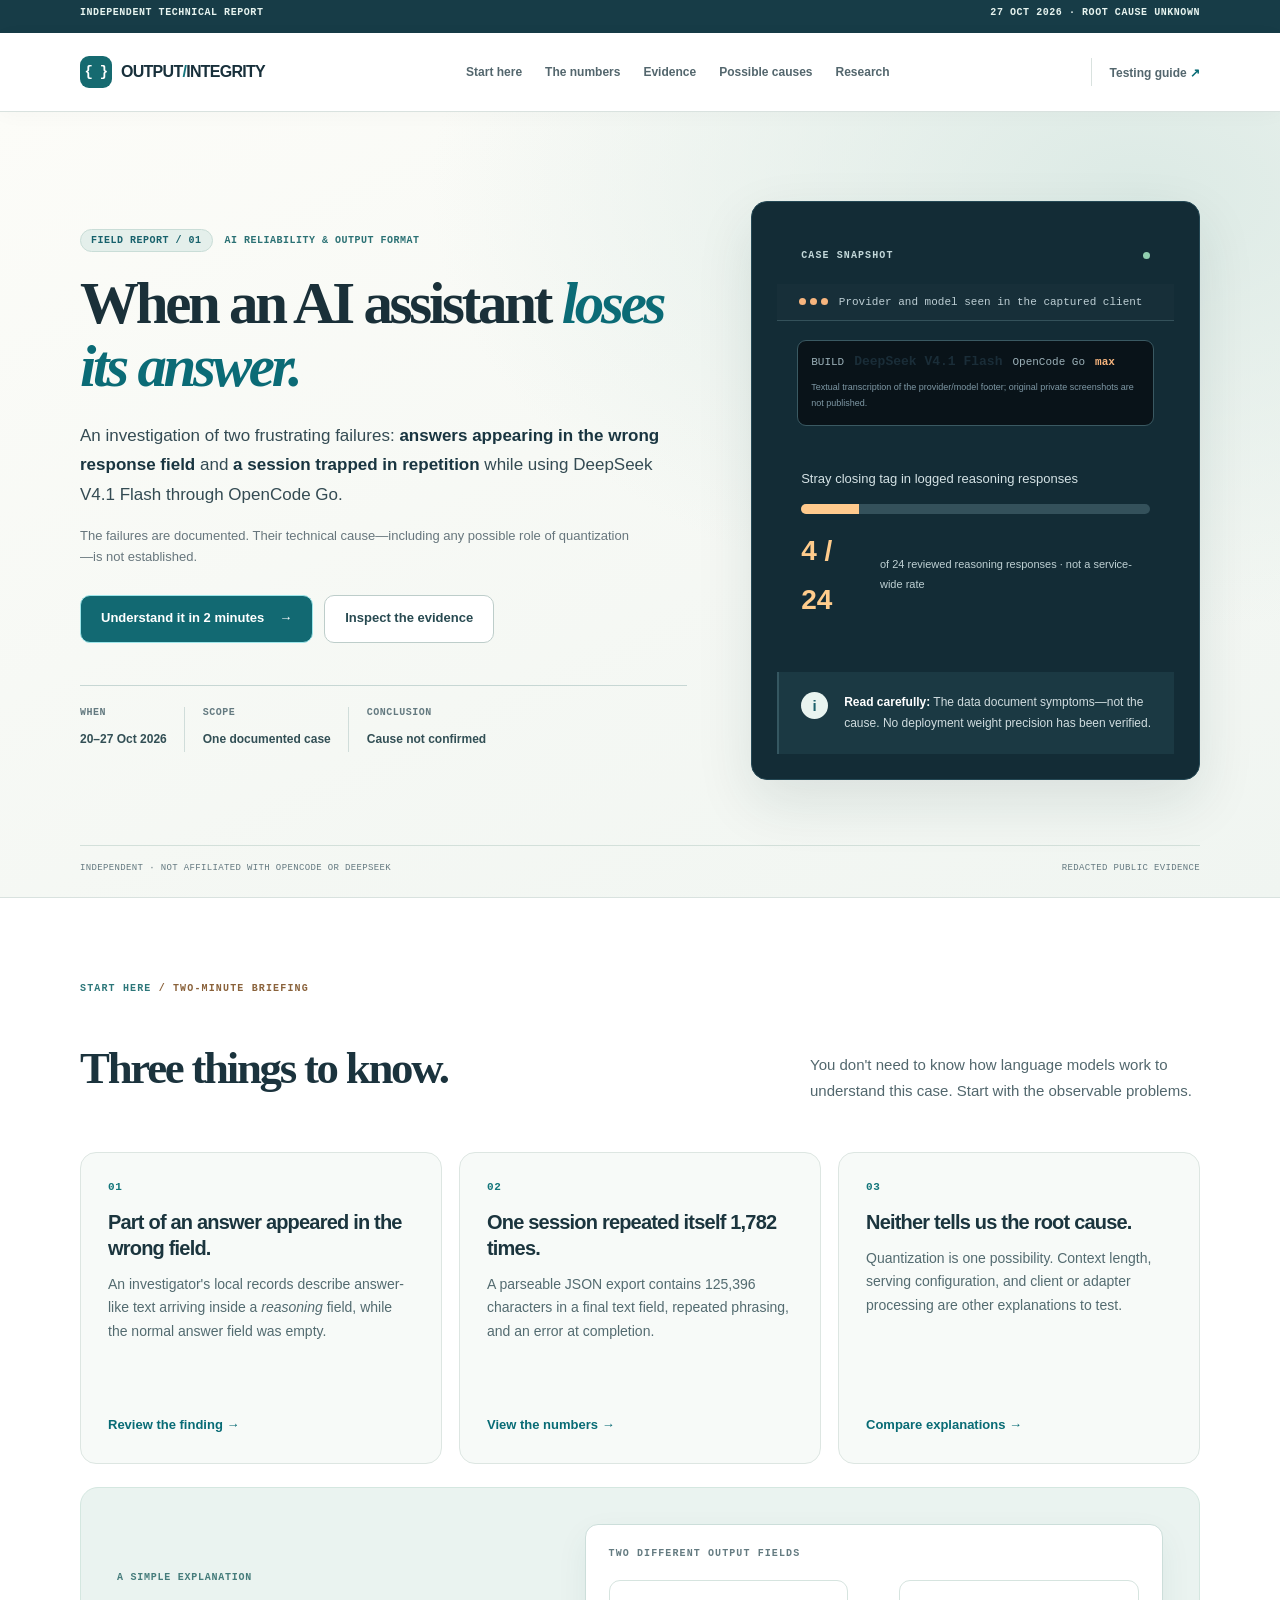
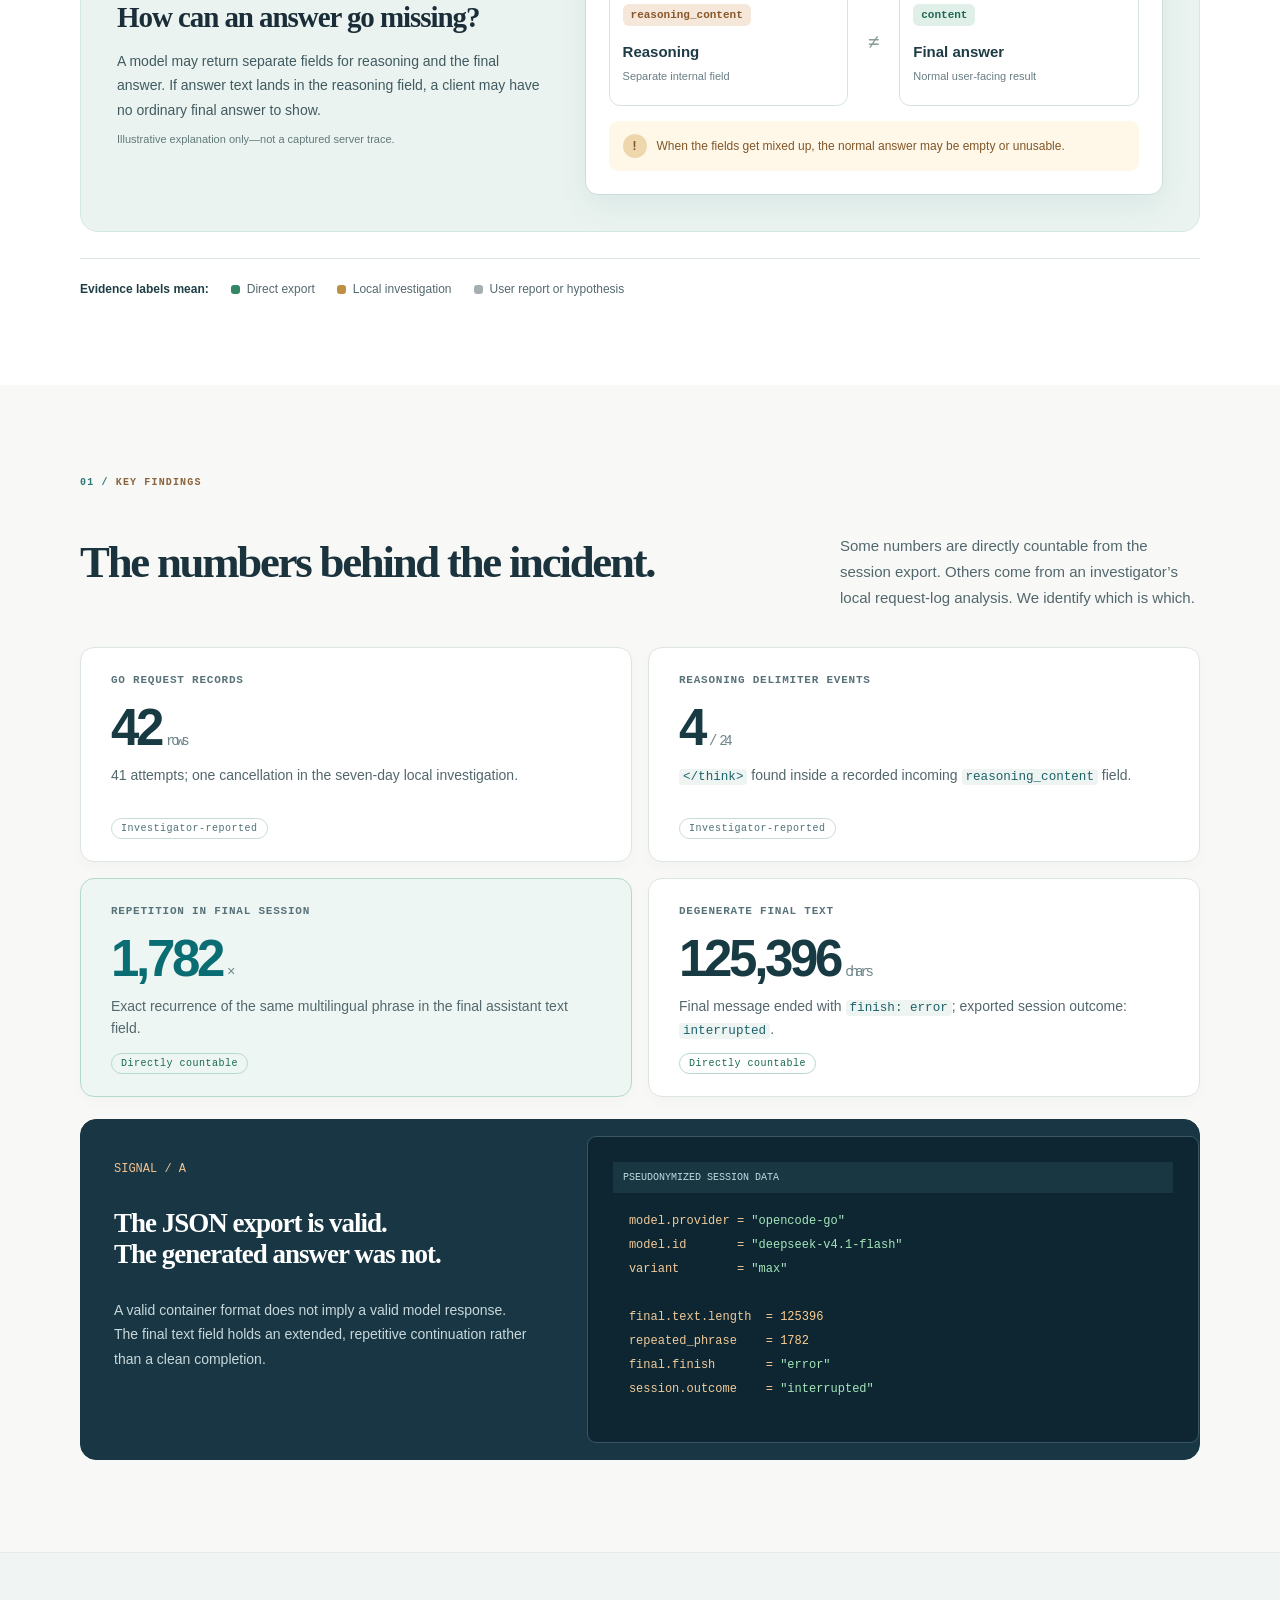
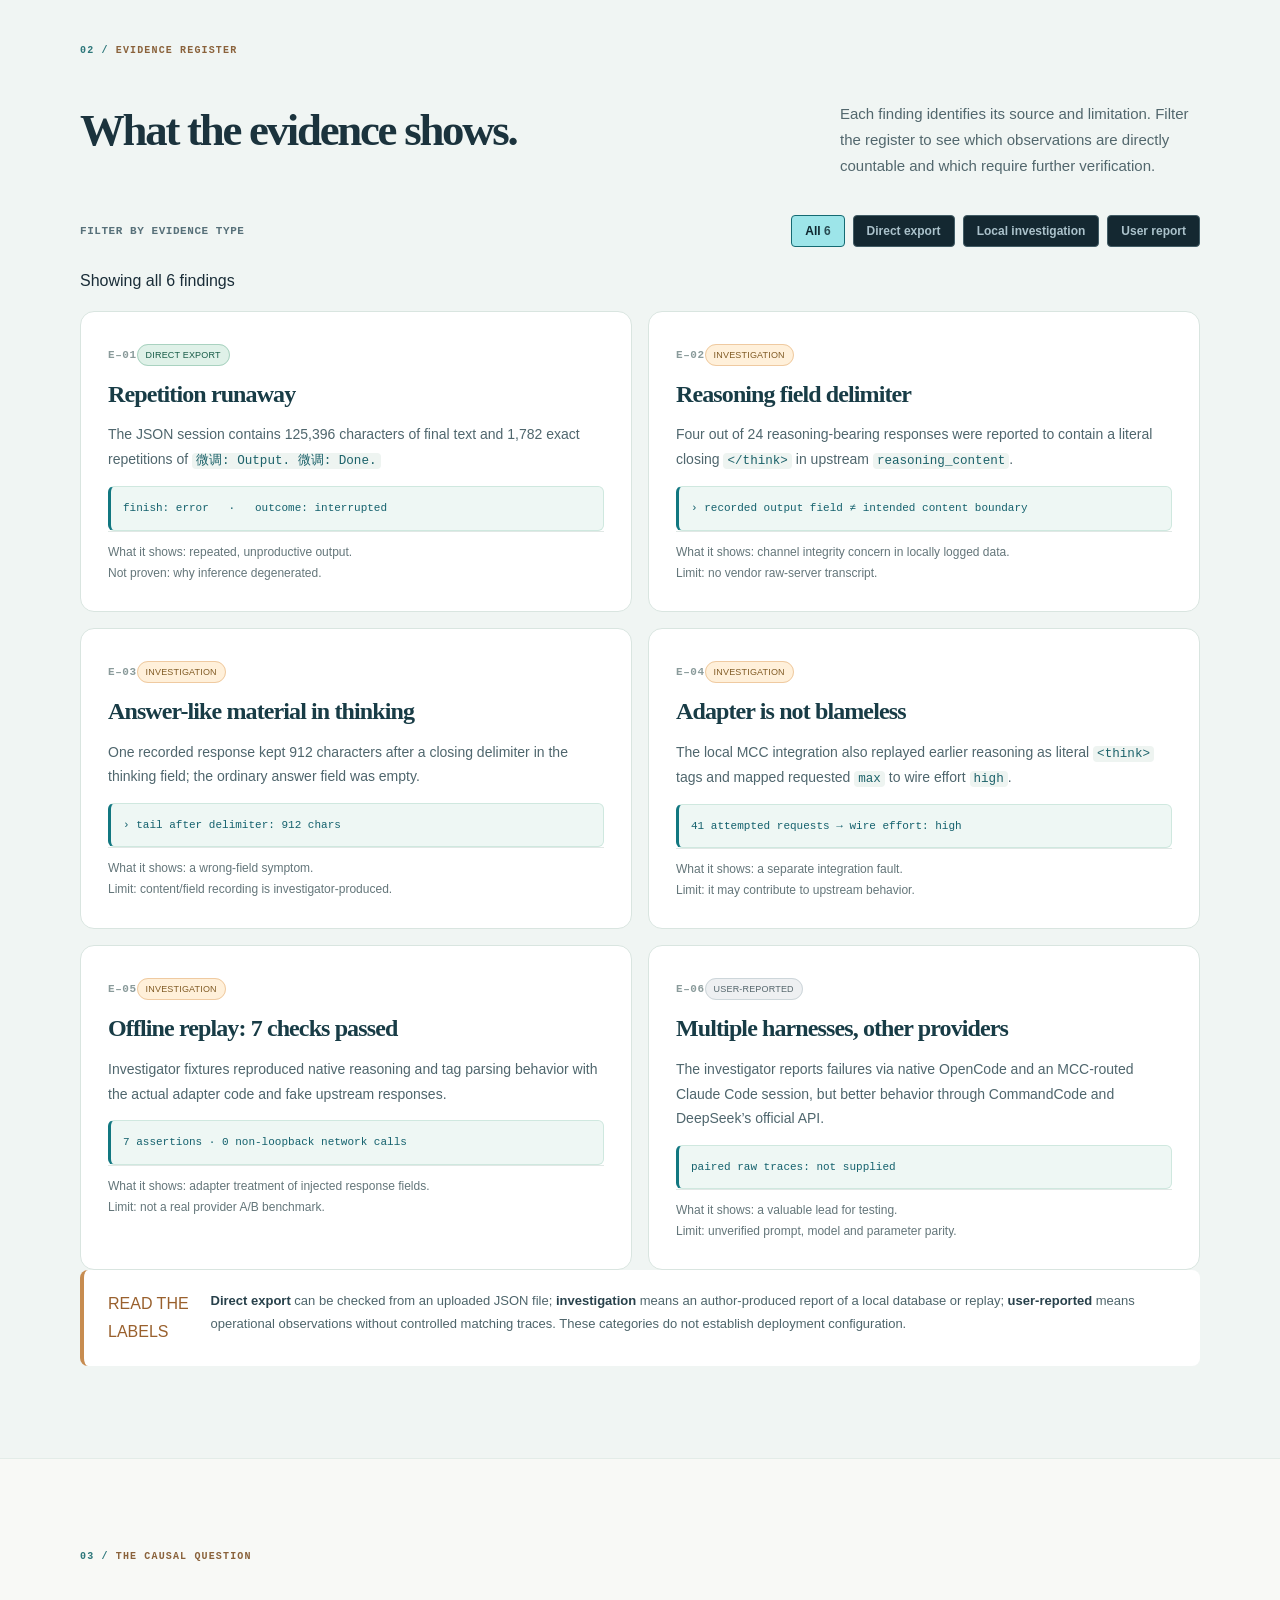
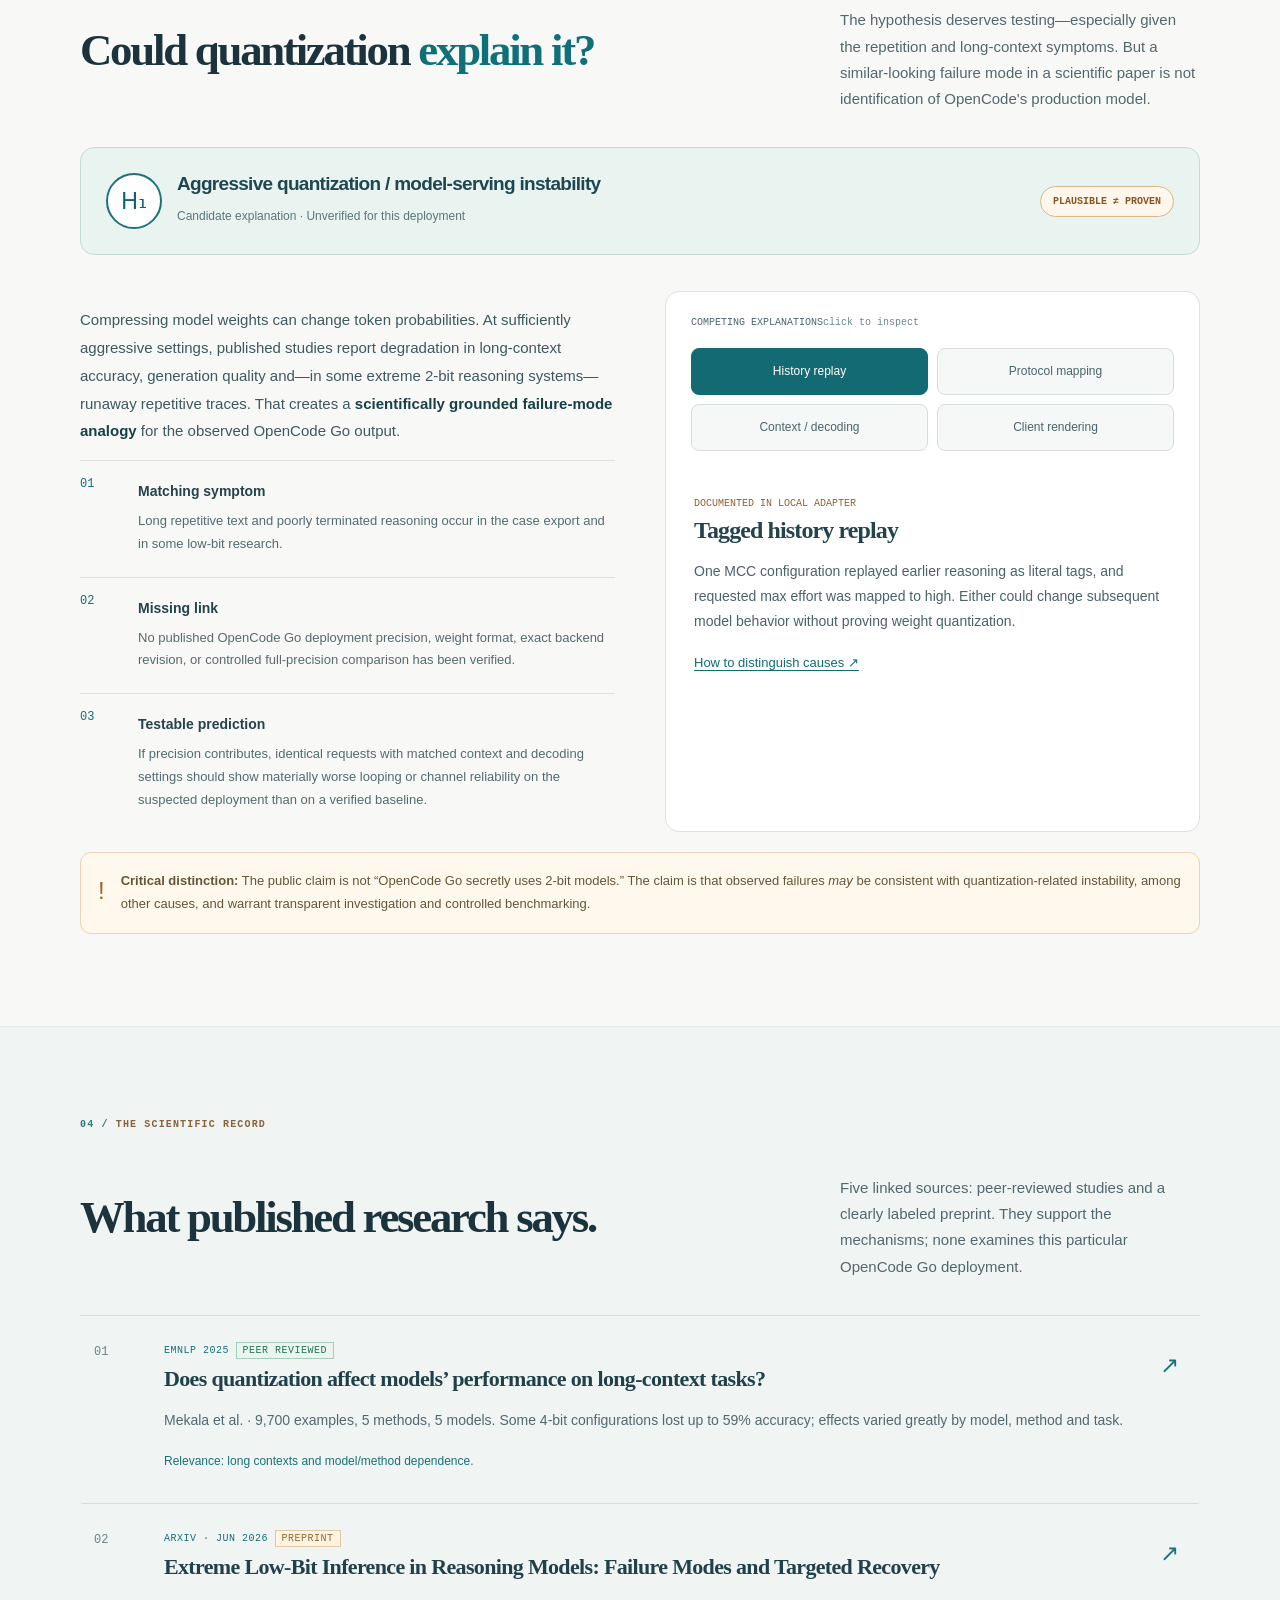
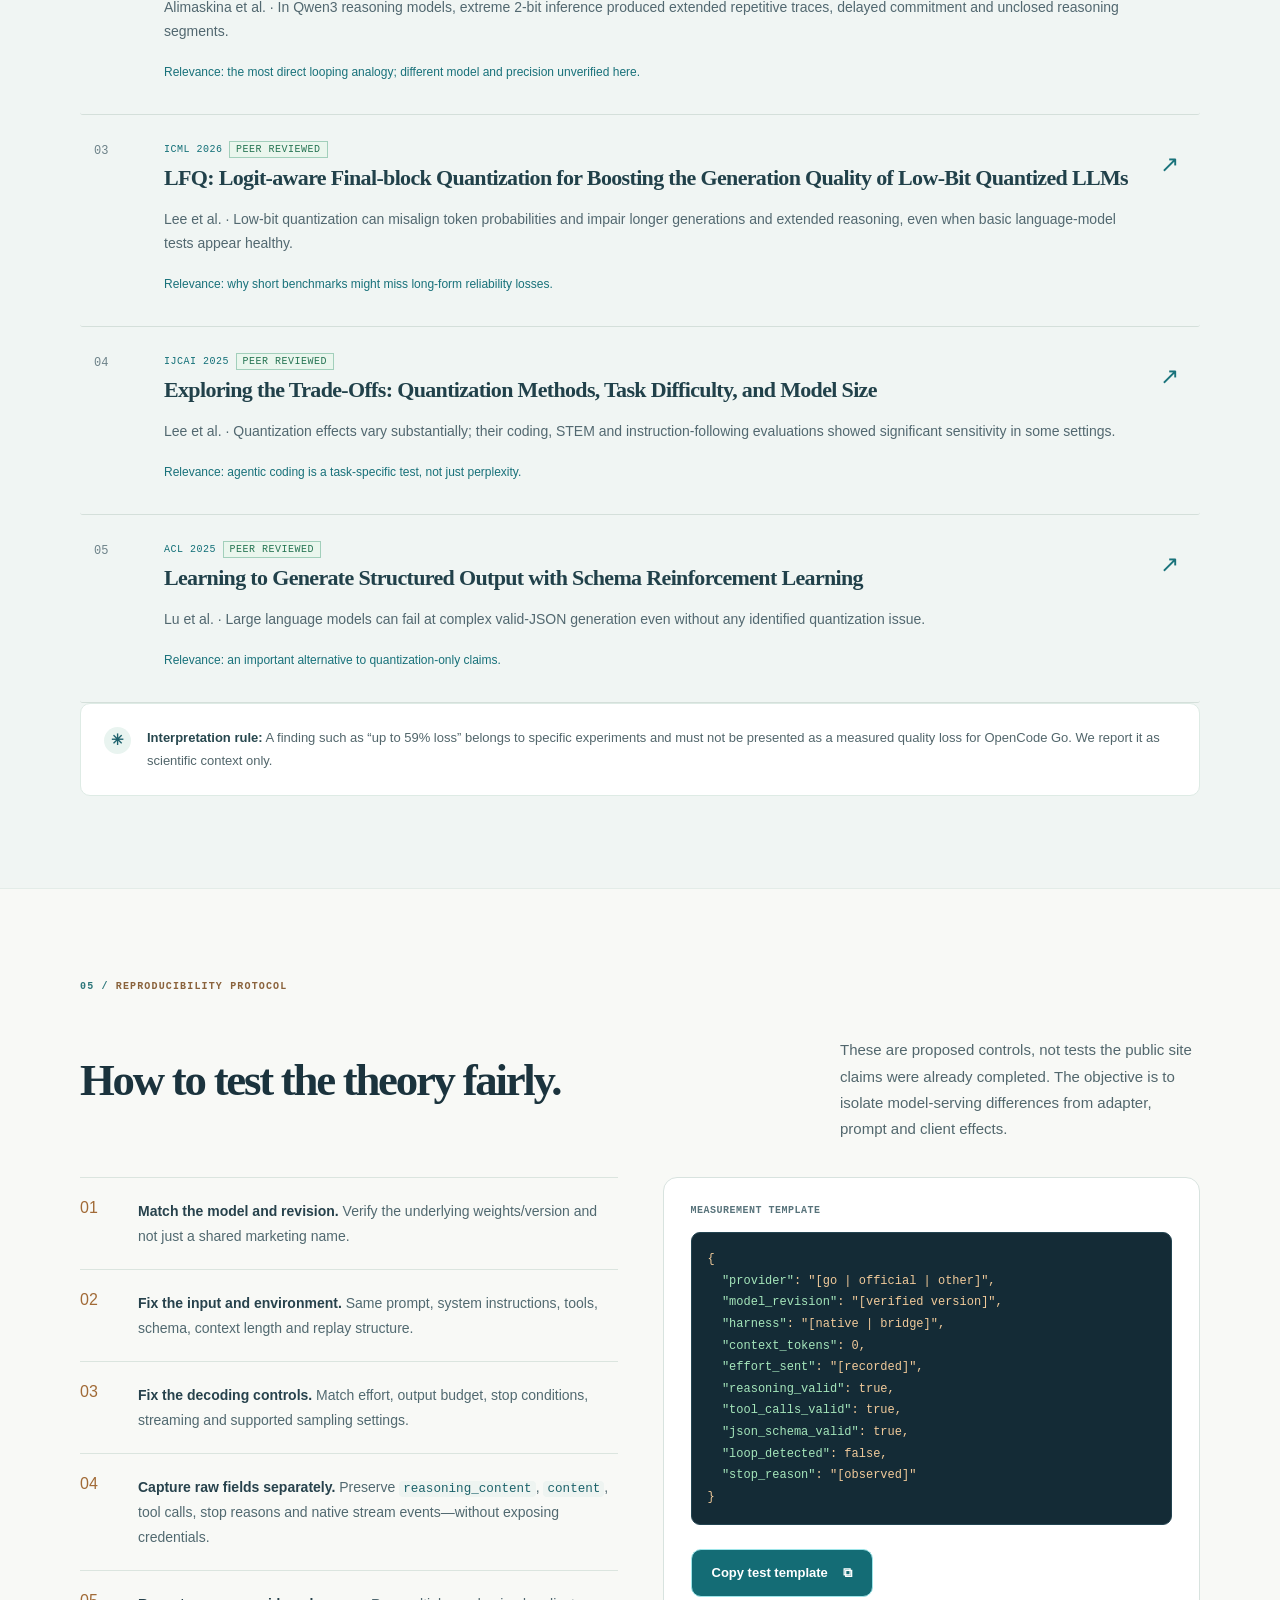
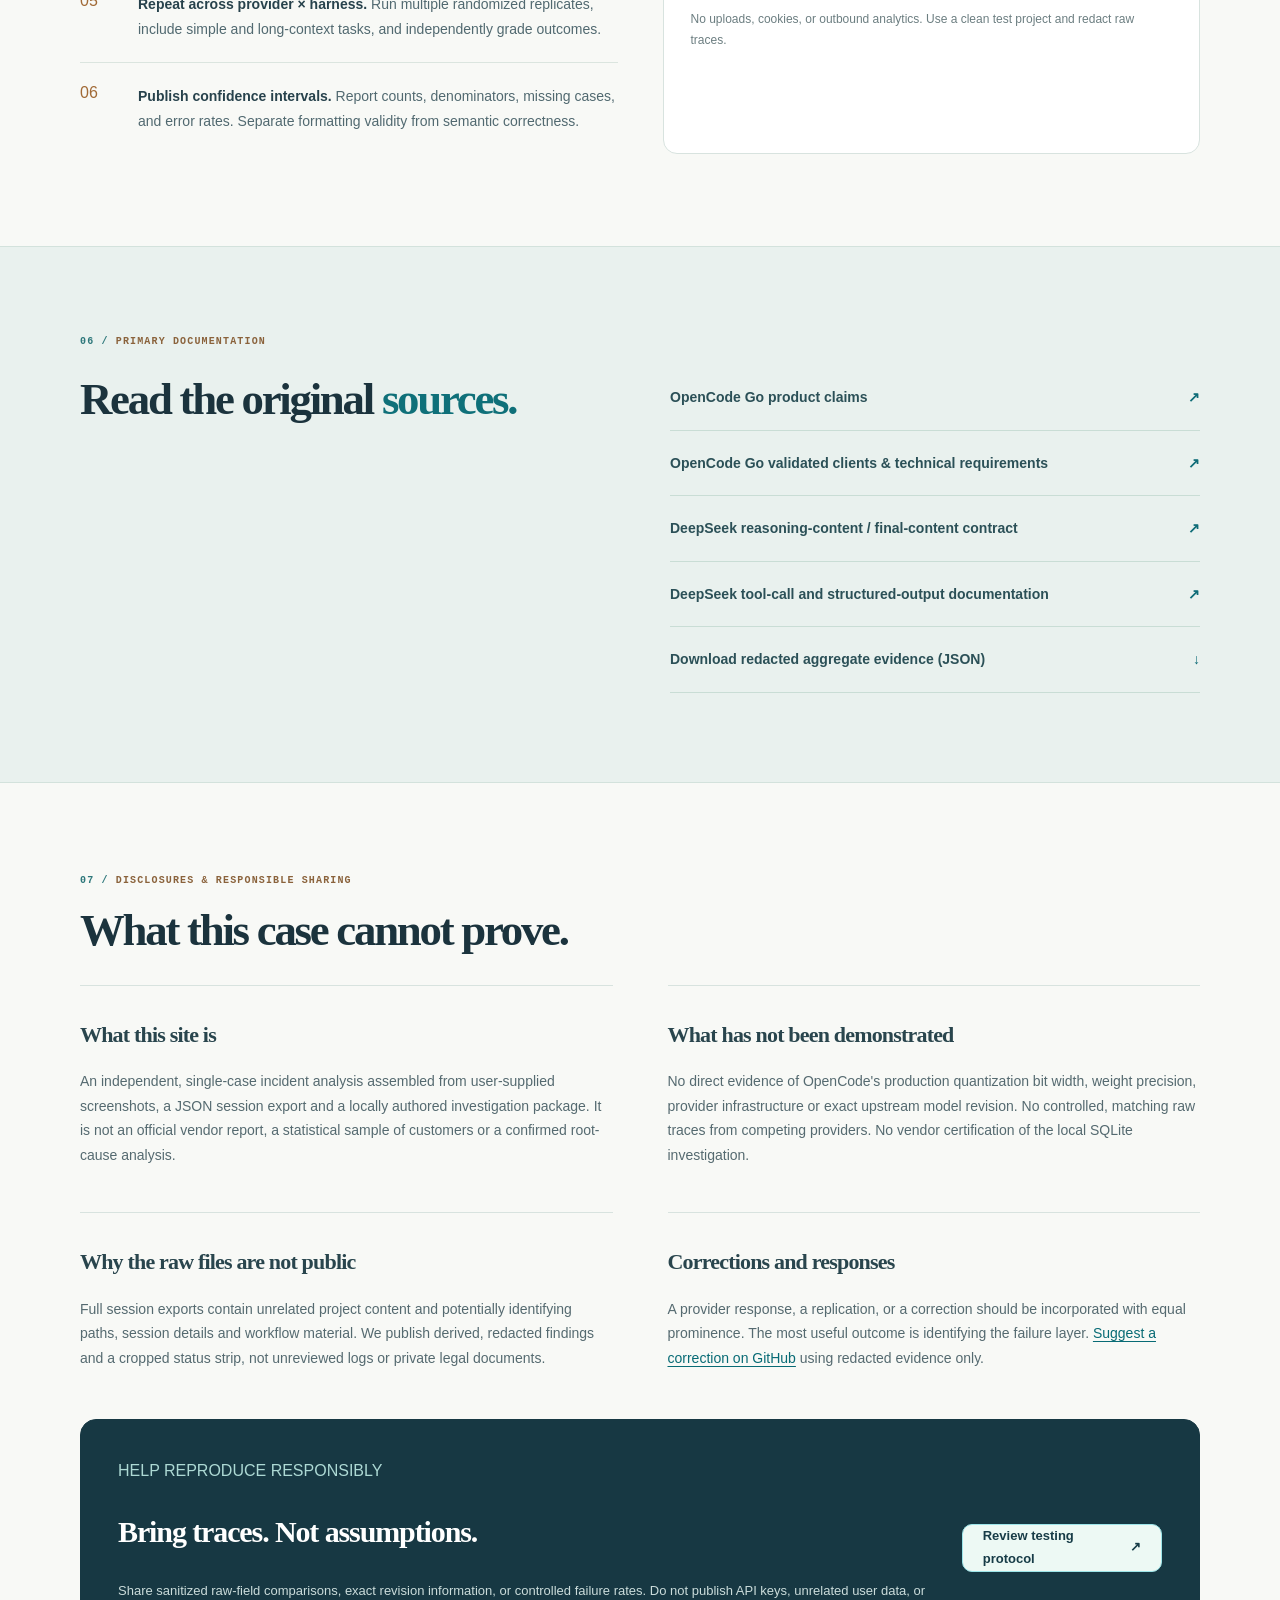
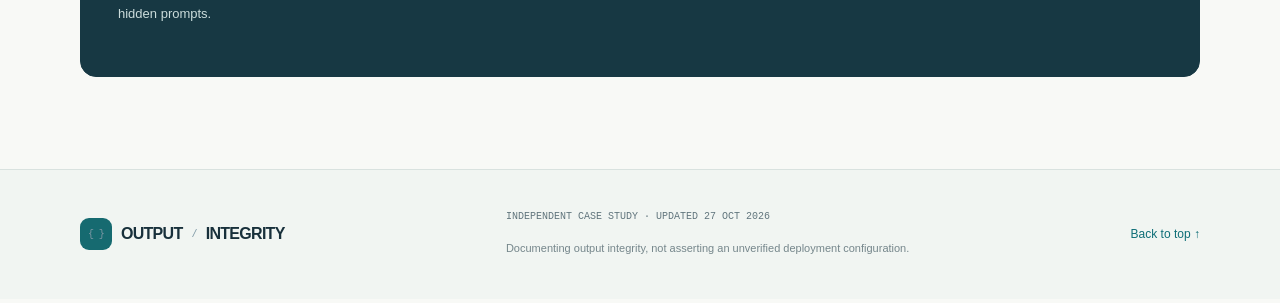
==== site/index.html @ 3050455e "Add live evidence-filter feedback and an explicit corrections path" ====
<!doctype html>
<html lang="en">
<head>
  <meta charset="utf-8">
  <meta name="viewport" content="width=device-width, initial-scale=1">
  <meta name="color-scheme" content="light">
  <meta name="description" content="An independent, evidence-led case study of OpenCode Go / DeepSeek V4.1 Flash output anomalies, repetitive generation, reasoning-channel integrity and the unverified low-bit quantization hypothesis.">
  <meta name="theme-color" content="#f7f8f5">
  <meta property="og:title" content="Output Integrity — OpenCode Go case study">
  <meta property="og:description" content="A documented output-integrity investigation. Measured failures, transparent limitations, reproducible tests and peer-reviewed research. Quantization is a hypothesis, not a proven deployment fact.">
  <meta property="og:type" content="article">
  <title>Output Integrity · OpenCode Go Case Study</title>
  <link rel="stylesheet" href="styles.css">
</head>
<body>
  <a class="skip" href="#main">Skip to content</a>
  <div class="topline"><span>INDEPENDENT TECHNICAL REPORT</span><span>27 OCT 2026 · ROOT CAUSE UNKNOWN</span></div>
  <header class="header">
    <a href="#top" class="brand" aria-label="Output Integrity, start"><span class="brand-icon" aria-hidden="true">{ }</span><span>OUTPUT<span class="brand-outline">/</span>INTEGRITY</span></a>
    <nav class="desktop-nav" aria-label="Main navigation">
      <a href="#overview">Start here</a><a href="#findings">The numbers</a><a href="#evidence">Evidence</a><a href="#hypothesis">Possible causes</a><a href="#research">Research</a>
    </nav>
    <div class="nav-end"><a class="nav-small" href="#reproduce">Testing guide <span aria-hidden="true">↗</span></a><button class="menu-button" aria-label="Toggle navigation" aria-expanded="false" aria-controls="mobile-nav" id="menu-toggle"><span></span><span></span><span></span></button></div>
  </header>
  <nav class="mobile-nav" id="mobile-nav" hidden aria-label="Mobile navigation"><a href="#overview">Start here</a><a href="#findings">The numbers</a><a href="#evidence">Evidence</a><a href="#hypothesis">Possible causes</a><a href="#research">Research</a><a href="#reproduce">Testing guide</a><a href="#disclosures">Limitations</a></nav>
  <main id="main">
    <section class="hero section" id="top">
      <div class="hero-noise" aria-hidden="true"></div>
      <div class="container hero-layout">
        <div>
          <div class="eyebrow"><span class="squircle">FIELD REPORT / 01</span> AI RELIABILITY &amp; OUTPUT FORMAT</div>
          <h1>When an AI assistant <em>loses its answer.</em></h1>
          <p class="hero-lead">An investigation of two frustrating failures: <strong>answers appearing in the wrong response field</strong> and <strong>a session trapped in repetition</strong> while using DeepSeek V4.1 Flash through OpenCode Go.</p><p class="hero-caveat">The failures are documented. Their technical cause—including any possible role of quantization—is not established.</p>
          <div class="hero-actions"><a class="button primary" href="#overview">Understand it in 2 minutes <span aria-hidden="true">→</span></a><a class="button secondary" href="#evidence">Inspect the evidence</a></div>
          <div class="hero-meta"><div><span class="meta-label">WHEN</span><strong>20–27 Oct 2026</strong></div><div><span class="meta-label">SCOPE</span><strong>One documented case</strong></div><div><span class="meta-label">CONCLUSION</span><strong>Cause not confirmed</strong></div></div>
        </div>
        <aside class="hero-aside" aria-label="Summary of key observations">
          <div class="hero-aside-top"><span class="panel-overline">CASE SNAPSHOT</span><span class="status-dot" aria-label="Observed"></span></div>
          <div class="terminal-title"><span class="terminal-lights"><i></i><i></i><i></i></span> Provider and model seen in the captured client</div>
          <div class="screenstrip"><div class="verified-model-label"><span>BUILD</span><strong>DeepSeek V4.1 Flash</strong><span>OpenCode Go</span><b>max</b></div><small>Textual transcription of the provider/model footer; original private screenshots are not published.</small></div>
          <div class="hero-chart"><span>Stray closing tag in logged reasoning responses</span><div class="mini-bar"><div style="width:16.67%"></div></div><div class="hero-chart-bottom"><strong>4 / 24</strong><span>of 24 reviewed reasoning responses · not a service-wide rate</span></div></div>
          <div class="hero-aside-notice"><span class="asterisk" aria-hidden="true">i</span><p><strong>Read carefully:</strong> The data document symptoms—not the cause. No deployment weight precision has been verified.</p></div>
        </aside>
      </div>
      <div class="hero-bottom container"><span>INDEPENDENT · NOT AFFILIATED WITH OPENCODE OR DEEPSEEK</span><span>REDACTED PUBLIC EVIDENCE</span></div>
    </section>

    <section class="section overview" id="overview" aria-labelledby="overview-title"><div class="container">
<div class="section-intro overview-intro"><div class="kicker"><span>START HERE</span> / TWO-MINUTE BRIEFING</div><h2 id="overview-title">Three things to know.</h2><p>You don't need to know how language models work to understand this case. Start with the observable problems.</p></div>
<div class="explain-grid">
<article class="explain-card"><span class="explain-number">01</span><h3>Part of an answer appeared in the wrong field.</h3><p>An investigator's local records describe answer-like text arriving inside a <em>reasoning</em> field, while the normal answer field was empty.</p><a href="#evidence">Review the finding →</a></article>
<article class="explain-card"><span class="explain-number">02</span><h3>One session repeated itself 1,782 times.</h3><p>A parseable JSON export contains 125,396 characters in a final text field, repeated phrasing, and an error at completion.</p><a href="#findings">View the numbers →</a></article>
<article class="explain-card"><span class="explain-number">03</span><h3>Neither tells us the root cause.</h3><p>Quantization is one possibility. Context length, serving configuration, and client or adapter processing are other explanations to test.</p><a href="#hypothesis">Compare explanations →</a></article>
</div>
<div class="field-guide"><div class="field-guide-copy"><span class="small-eyebrow">A SIMPLE EXPLANATION</span><h3>How can an answer go missing?</h3><p>A model may return separate fields for reasoning and the final answer. If answer text lands in the reasoning field, a client may have no ordinary final answer to show.</p><p class="field-guide-foot">Illustrative explanation only—not a captured server trace.</p></div>
<div class="flow-diagram" role="img" aria-label="The model can return separate reasoning and final answer fields. If answer text is placed inside the reasoning field instead of final content, the client may not have a usable final answer.">
<div class="flow-head">TWO DIFFERENT OUTPUT FIELDS</div><div class="flow-row"><div><span class="flow-badge">reasoning_content</span><strong>Reasoning</strong><small>Separate internal field</small></div><span class="flow-symbol" aria-hidden="true">≠</span><div><span class="flow-badge flow-badge-final">content</span><strong>Final answer</strong><small>Normal user-facing result</small></div></div><div class="flow-outcome"><span class="flow-alert" aria-hidden="true">!</span><span>When the fields get mixed up, the normal answer may be empty or unusable.</span></div>
</div></div><div class="reading-key"><strong>Evidence labels mean:</strong><span class="key-item"><i class="key-direct" aria-hidden="true"></i> Direct export</span><span class="key-item"><i class="key-report" aria-hidden="true"></i> Local investigation</span><span class="key-item"><i class="key-hypothesis" aria-hidden="true"></i> User report or hypothesis</span></div>
</div></section>
    <section class="container section" id="findings">
      <div class="section-intro"><div class="kicker"><span>01 /</span> KEY FINDINGS</div><h2>The numbers behind the incident.</h2><p>Some numbers are directly countable from the session export. Others come from an investigator’s local request-log analysis. We identify which is which.</p></div>
      <div class="metrics">
        <article class="metric-card"><span class="metric-label">GO REQUEST RECORDS</span><div class="metric-val">42<span class="metric-trail">rows</span></div><p>41 attempts; one cancellation in the seven-day local investigation.</p><span class="tag">Investigator-reported</span></article>
        <article class="metric-card"><span class="metric-label">REASONING DELIMITER EVENTS</span><div class="metric-val">4<span class="metric-trail">/ 24</span></div><p><code>&lt;/think&gt;</code> found inside a recorded incoming <code>reasoning_content</code> field.</p><span class="tag">Investigator-reported</span></article>
        <article class="metric-card metric-emphasis"><span class="metric-label">REPETITION IN FINAL SESSION</span><div class="metric-val">1,782<span class="metric-trail">×</span></div><p>Exact recurrence of the same multilingual phrase in the final assistant text field.</p><span class="tag tag-strong">Directly countable</span></article>
        <article class="metric-card"><span class="metric-label">DEGENERATE FINAL TEXT</span><div class="metric-val">125,396<span class="metric-trail">chars</span></div><p>Final message ended with <code>finish: error</code>; exported session outcome: <code>interrupted</code>.</p><span class="tag tag-strong">Directly countable</span></article>
      </div>
      <div class="evidence-band"><div><span class="band-index">SIGNAL / A</span><h3>The JSON export is valid.<br>The generated answer was not.</h3><p>A valid container format does not imply a valid model response. The final text field holds an extended, repetitive continuation rather than a clean completion.</p></div><div class="code-evidence"><span class="code-head"><span class="green-dot"></span> PSEUDONYMIZED SESSION DATA</span><pre><code>model.provider = <span class="token-str">"opencode-go"</span>
model.id       = <span class="token-str">"deepseek-v4.1-flash"</span>
variant        = <span class="token-str">"max"</span>

final.text.length  = <span class="token-num">125396</span>
repeated_phrase    = <span class="token-num">1782</span>
final.finish       = <span class="token-str">"error"</span>
session.outcome    = <span class="token-str">"interrupted"</span></code></pre></div></div>
    </section>

    <section class="section alt-section" id="evidence"><div class="container">
      <div class="section-intro"><div class="kicker"><span>02 /</span> EVIDENCE REGISTER</div><h2>What the evidence shows.</h2><p>Each finding identifies its source and limitation. Filter the register to see which observations are directly countable and which require further verification.</p></div>
      <div class="filters"><div class="filter-label">FILTER BY EVIDENCE TYPE</div><div class="filter-chips" role="group" aria-label="Filter evidence"><button class="chip active" data-filter="all" aria-pressed="true">All <span>6</span></button><button class="chip" data-filter="direct" aria-pressed="false">Direct export</button><button class="chip" data-filter="report" aria-pressed="false">Local investigation</button><button class="chip" data-filter="user" aria-pressed="false">User report</button></div></div>
      <p class="filter-status" id="filter-status" role="status" aria-live="polite">Showing all 6 findings</p>
      <div class="evidence-grid" id="evidence-grid">
        <article class="evidence-card" data-type="direct"><div class="evidence-card-head"><span class="e-num">E–01</span><span class="proof-label proof-direct">DIRECT EXPORT</span></div><h3>Repetition runaway</h3><p>The JSON session contains 125,396 characters of final text and 1,782 exact repetitions of <code>微调: Output. 微调: Done.</code></p><div class="mini-code">finish: error &nbsp; · &nbsp; outcome: interrupted</div><div class="evidence-foot">What it shows: repeated, unproductive output.<br>Not proven: why inference degenerated.</div></article>
        <article class="evidence-card" data-type="report"><div class="evidence-card-head"><span class="e-num">E–02</span><span class="proof-label proof-report">INVESTIGATION</span></div><h3>Reasoning field delimiter</h3><p>Four out of 24 reasoning-bearing responses were reported to contain a literal closing <code>&lt;/think&gt;</code> in upstream <code>reasoning_content</code>.</p><div class="mini-code"><span class="prompt-char">›</span> recorded output field ≠ intended content boundary</div><div class="evidence-foot">What it shows: channel integrity concern in locally logged data.<br>Limit: no vendor raw-server transcript.</div></article>
        <article class="evidence-card" data-type="report"><div class="evidence-card-head"><span class="e-num">E–03</span><span class="proof-label proof-report">INVESTIGATION</span></div><h3>Answer-like material in thinking</h3><p>One recorded response kept 912 characters after a closing delimiter in the thinking field; the ordinary answer field was empty.</p><div class="mini-code"><span class="prompt-char">›</span> tail after delimiter: 912 chars</div><div class="evidence-foot">What it shows: a wrong-field symptom.<br>Limit: content/field recording is investigator-produced.</div></article>
        <article class="evidence-card" data-type="report"><div class="evidence-card-head"><span class="e-num">E–04</span><span class="proof-label proof-report">INVESTIGATION</span></div><h3>Adapter is not blameless</h3><p>The local MCC integration also replayed earlier reasoning as literal <code>&lt;think&gt;</code> tags and mapped requested <code>max</code> to wire effort <code>high</code>.</p><div class="mini-code">41 attempted requests → wire effort: high</div><div class="evidence-foot">What it shows: a separate integration fault.<br>Limit: it may contribute to upstream behavior.</div></article>
        <article class="evidence-card" data-type="report"><div class="evidence-card-head"><span class="e-num">E–05</span><span class="proof-label proof-report">INVESTIGATION</span></div><h3>Offline replay: 7 checks passed</h3><p>Investigator fixtures reproduced native reasoning and tag parsing behavior with the actual adapter code and fake upstream responses.</p><div class="mini-code">7 assertions · 0 non-loopback network calls</div><div class="evidence-foot">What it shows: adapter treatment of injected response fields.<br>Limit: not a real provider A/B benchmark.</div></article>
        <article class="evidence-card" data-type="user"><div class="evidence-card-head"><span class="e-num">E–06</span><span class="proof-label proof-user">USER-REPORTED</span></div><h3>Multiple harnesses, other providers</h3><p>The investigator reports failures via native OpenCode and an MCC-routed Claude Code session, but better behavior through CommandCode and DeepSeek’s official API.</p><div class="mini-code">paired raw traces: not supplied</div><div class="evidence-foot">What it shows: a valuable lead for testing.<br>Limit: unverified prompt, model and parameter parity.</div></article>
      </div>
      <div class="methodology-note"><span>READ THE LABELS</span><p><strong>Direct export</strong> can be checked from an uploaded JSON file; <strong>investigation</strong> means an author-produced report of a local database or replay; <strong>user-reported</strong> means operational observations without controlled matching traces. These categories do not establish deployment configuration.</p></div>
    </div></section>

    <section class="container section" id="hypothesis">
      <div class="section-intro"><div class="kicker"><span>03 /</span> THE CAUSAL QUESTION</div><h2>Could quantization <span class="accent">explain it?</span></h2><p>The hypothesis deserves testing—especially given the repetition and long-context symptoms. But a similar-looking failure mode in a scientific paper is not identification of OpenCode's production model.</p></div>
      <div class="hypothesis-heading"><div class="hypothesis-title"><div class="ring-icon">H₁</div><div><h3>Aggressive quantization / model-serving instability</h3><span>Candidate explanation · Unverified for this deployment</span></div></div><span class="hypo-verdict">PLAUSIBLE ≠ PROVEN</span></div>
      <div class="hypothesis-columns"><div class="hypo-main"><p>Compressing model weights can change token probabilities. At sufficiently aggressive settings, published studies report degradation in long-context accuracy, generation quality and—in some extreme 2-bit reasoning systems—runaway repetitive traces. That creates a <strong>scientifically grounded failure-mode analogy</strong> for the observed OpenCode Go output.</p><div class="argument-steps"><div><span class="step-number">01</span><div><strong>Matching symptom</strong><p>Long repetitive text and poorly terminated reasoning occur in the case export and in some low-bit research.</p></div></div><div><span class="step-number">02</span><div><strong>Missing link</strong><p>No published OpenCode Go deployment precision, weight format, exact backend revision, or controlled full-precision comparison has been verified.</p></div></div><div><span class="step-number">03</span><div><strong>Testable prediction</strong><p>If precision contributes, identical requests with matched context and decoding settings should show materially worse looping or channel reliability on the suspected deployment than on a verified baseline.</p></div></div></div></div>
      <aside class="alternative-box"><div class="alt-top"><span>COMPETING EXPLANATIONS</span><span class="alt-small">click to inspect</span></div><div class="hypo-tabs" role="tablist" aria-label="Alternative explanations"><button class="hypo-tab active" role="tab" aria-selected="true" data-hypo="history">History replay</button><button class="hypo-tab" role="tab" aria-selected="false" data-hypo="protocol">Protocol mapping</button><button class="hypo-tab" role="tab" aria-selected="false" data-hypo="context">Context / decoding</button><button class="hypo-tab" role="tab" aria-selected="false" data-hypo="ui">Client rendering</button></div><div id="hypo-panel" role="tabpanel" aria-live="polite"><div class="alt-rating">DOCUMENTED IN LOCAL ADAPTER</div><h4>Tagged history replay</h4><p>One MCC configuration replayed earlier reasoning as literal tags, and requested max effort was mapped to high. Either could change subsequent model behavior without proving weight quantization.</p><a href="#reproduce">How to distinguish causes <span aria-hidden="true">↗</span></a></div></aside></div>
      <div class="warning"><span class="warning-icon">!</span><p><strong>Critical distinction:</strong> The public claim is not “OpenCode Go secretly uses 2-bit models.” The claim is that observed failures <em>may</em> be consistent with quantization-related instability, among other causes, and warrant transparent investigation and controlled benchmarking.</p></div>
    </section>

    <section class="section alt-section" id="research"><div class="container">
      <div class="section-intro"><div class="kicker"><span>04 /</span> THE SCIENTIFIC RECORD</div><h2>What published research says.</h2><p>Five linked sources: peer-reviewed studies and a clearly labeled preprint. They support the mechanisms; none examines this particular OpenCode Go deployment.</p></div>
      <div class="research-list">
        <a class="paper" target="_blank" rel="noopener noreferrer" href="https://aclanthology.org/2025.emnlp-main.479/"><span class="paper-number">01</span><div><div class="paper-top">EMNLP 2025 <span class="peer">PEER REVIEWED</span></div><h3>Does quantization affect models’ performance on long-context tasks?</h3><p>Mekala et al. · 9,700 examples, 5 methods, 5 models. Some 4-bit configurations lost up to 59% accuracy; effects varied greatly by model, method and task.</p><span class="paper-why">Relevance: long contexts and model/method dependence.</span></div><span class="paper-arrow">↗</span></a>
        <a class="paper" target="_blank" rel="noopener noreferrer" href="https://arxiv.org/abs/2606.02011"><span class="paper-number">02</span><div><div class="paper-top">ARXIV · JUN 2026 <span class="preprint">PREPRINT</span></div><h3>Extreme Low-Bit Inference in Reasoning Models: Failure Modes and Targeted Recovery</h3><p>Alimaskina et al. · In Qwen3 reasoning models, extreme 2-bit inference produced extended repetitive traces, delayed commitment and unclosed reasoning segments.</p><span class="paper-why">Relevance: the most direct looping analogy; different model and precision unverified here.</span></div><span class="paper-arrow">↗</span></a>
        <a class="paper" target="_blank" rel="noopener noreferrer" href="https://proceedings.mlr.press/v306/lee26bi.html"><span class="paper-number">03</span><div><div class="paper-top">ICML 2026 <span class="peer">PEER REVIEWED</span></div><h3>LFQ: Logit-aware Final-block Quantization for Boosting the Generation Quality of Low-Bit Quantized LLMs</h3><p>Lee et al. · Low-bit quantization can misalign token probabilities and impair longer generations and extended reasoning, even when basic language-model tests appear healthy.</p><span class="paper-why">Relevance: why short benchmarks might miss long-form reliability losses.</span></div><span class="paper-arrow">↗</span></a>
        <a class="paper" target="_blank" rel="noopener noreferrer" href="https://ijcai.org/proceedings/2025/902"><span class="paper-number">04</span><div><div class="paper-top">IJCAI 2025 <span class="peer">PEER REVIEWED</span></div><h3>Exploring the Trade-Offs: Quantization Methods, Task Difficulty, and Model Size</h3><p>Lee et al. · Quantization effects vary substantially; their coding, STEM and instruction-following evaluations showed significant sensitivity in some settings.</p><span class="paper-why">Relevance: agentic coding is a task-specific test, not just perplexity.</span></div><span class="paper-arrow">↗</span></a>
        <a class="paper" target="_blank" rel="noopener noreferrer" href="https://aclanthology.org/2025.acl-long.243/"><span class="paper-number">05</span><div><div class="paper-top">ACL 2025 <span class="peer">PEER REVIEWED</span></div><h3>Learning to Generate Structured Output with Schema Reinforcement Learning</h3><p>Lu et al. · Large language models can fail at complex valid-JSON generation even without any identified quantization issue.</p><span class="paper-why">Relevance: an important alternative to quantization-only claims.</span></div><span class="paper-arrow">↗</span></a>
      </div>
      <div class="citation-callout"><span class="asterisk">✳</span><p><strong>Interpretation rule:</strong> A finding such as “up to 59% loss” belongs to specific experiments and must not be presented as a measured quality loss for OpenCode Go. We report it as scientific context only.</p></div>
    </div></section>

    <section class="container section" id="reproduce"><div class="section-intro"><div class="kicker"><span>05 /</span> REPRODUCIBILITY PROTOCOL</div><h2>How to test the theory fairly.</h2><p>These are proposed controls, not tests the public site claims were already completed. The objective is to isolate model-serving differences from adapter, prompt and client effects.</p></div>
      <div class="protocol-layout"><div class="protocol-checklist"><div><span>01</span><p><strong>Match the model and revision.</strong> Verify the underlying weights/version and not just a shared marketing name.</p></div><div><span>02</span><p><strong>Fix the input and environment.</strong> Same prompt, system instructions, tools, schema, context length and replay structure.</p></div><div><span>03</span><p><strong>Fix the decoding controls.</strong> Match effort, output budget, stop conditions, streaming and supported sampling settings.</p></div><div><span>04</span><p><strong>Capture raw fields separately.</strong> Preserve <code>reasoning_content</code>, <code>content</code>, tool calls, stop reasons and native stream events—without exposing credentials.</p></div><div><span>05</span><p><strong>Repeat across provider × harness.</strong> Run multiple randomized replicates, include simple and long-context tasks, and independently grade outcomes.</p></div><div><span>06</span><p><strong>Publish confidence intervals.</strong> Report counts, denominators, missing cases, and error rates. Separate formatting validity from semantic correctness.</p></div></div>
      <div class="protocol-panel"><div class="panel-overline">MEASUREMENT TEMPLATE</div><div class="protocol-code"><pre><code>{
  <span class="token-str">"provider"</span>: "[go | official | other]",
  <span class="token-str">"model_revision"</span>: "[verified version]",
  <span class="token-str">"harness"</span>: "[native | bridge]",
  <span class="token-str">"context_tokens"</span>: 0,
  <span class="token-str">"effort_sent"</span>: "[recorded]",
  <span class="token-str">"reasoning_valid"</span>: true,
  <span class="token-str">"tool_calls_valid"</span>: true,
  <span class="token-str">"json_schema_valid"</span>: true,
  <span class="token-str">"loop_detected"</span>: false,
  <span class="token-str">"stop_reason"</span>: "[observed]"
}</code></pre></div><button class="button copy-button" id="copy-template">Copy test template <span aria-hidden="true">⧉</span></button><div class="template-note">No uploads, cookies, or outbound analytics. Use a clean test project and redact raw traces.</div></div></div>
    </section>

    <section class="section source-section" id="sources"><div class="container"><div class="kicker"><span>06 /</span> PRIMARY DOCUMENTATION</div><div class="sources-split"><h2>Read the original <span class="accent">sources.</span></h2><div class="source-links"><a href="https://opencode.ai/go/" rel="noopener noreferrer" target="_blank"><span>OpenCode Go product claims</span><span>↗</span></a><a href="https://docs.opencode.ai/docs/go/" rel="noopener noreferrer" target="_blank"><span>OpenCode Go validated clients & technical requirements</span><span>↗</span></a><a href="https://api-docs.deepseek.com/guides/thinking_mode/" rel="noopener noreferrer" target="_blank"><span>DeepSeek reasoning-content / final-content contract</span><span>↗</span></a><a href="https://api-docs.deepseek.com/guides/tool_calls/" rel="noopener noreferrer" target="_blank"><span>DeepSeek tool-call and structured-output documentation</span><span>↗</span></a><a href="data/evidence.json" download><span>Download redacted aggregate evidence (JSON)</span><span>↓</span></a></div></div></div></section>

    <section class="container section disclosure-section" id="disclosures"><div class="kicker"><span>07 /</span> DISCLOSURES & RESPONSIBLE SHARING</div><h2>What this case cannot prove.</h2><div class="disclosures"><div><h3>What this site is</h3><p>An independent, single-case incident analysis assembled from user-supplied screenshots, a JSON session export and a locally authored investigation package. It is not an official vendor report, a statistical sample of customers or a confirmed root-cause analysis.</p></div><div><h3>What has not been demonstrated</h3><p>No direct evidence of OpenCode's production quantization bit width, weight precision, provider infrastructure or exact upstream model revision. No controlled, matching raw traces from competing providers. No vendor certification of the local SQLite investigation.</p></div><div><h3>Why the raw files are not public</h3><p>Full session exports contain unrelated project content and potentially identifying paths, session details and workflow material. We publish derived, redacted findings and a cropped status strip, not unreviewed logs or private legal documents.</p></div><div><h3>Corrections and responses</h3><p>A provider response, a replication, or a correction should be incorporated with equal prominence. The most useful outcome is identifying the failure layer. <a href="https://github.com/noonenobody121/opencode-go-output-integrity/issues" target="_blank" rel="noopener noreferrer">Suggest a correction on GitHub</a> using redacted evidence only.</p></div></div><div class="footer-cta"><div><span>HELP REPRODUCE RESPONSIBLY</span><h3>Bring traces. Not assumptions.</h3><p>Share sanitized raw-field comparisons, exact revision information, or controlled failure rates. Do not publish API keys, unrelated user data, or hidden prompts.</p></div><a href="#reproduce" class="button primary">Review testing protocol <span aria-hidden="true">↗</span></a></div></section>
  </main>
  <footer class="footer"><div class="container footer-main"><a class="brand" href="#top"><span class="brand-icon">{ }</span>OUTPUT<span class="brand-outline">/</span>INTEGRITY</a><div><span>INDEPENDENT CASE STUDY · UPDATED 27 OCT 2026</span><p>Documenting output integrity, not asserting an unverified deployment configuration.</p></div><a class="backtop" href="#top">Back to top ↑</a></div></footer>
  <script src="script.js" defer></script>
</body>
</html>
---- site/styles.css ----
:root{--bg:#091217;--alt:#101d25;--panel:#14232d;--panel2:#192b35;--line:#304650;--fg:#ecf5f6;--muted:#abc0cb;--quiet:#7e98a5;--aqua:#9de5e9;--gold:#f7b57e;--mono:ui-monospace,Consolas,monospace;--body:system-ui,-apple-system,Segoe UI,sans-serif}*{box-sizing:border-box}html{scroll-behavior:smooth;scroll-padding-top:88px}body{margin:0;background:var(--bg);color:var(--fg);font:15px/1.7 var(--body)}a{color:inherit}button{font:inherit}.container{max-width:1196px;width:calc(100% - 70px);margin:auto}.section{padding:90px 0}.skip{position:absolute;left:10px;top:-100px;background:var(--aqua);color:#061418;padding:10px;z-index:150}.skip:focus{top:10px}:focus-visible{outline:2px solid var(--gold);outline-offset:3px}.topline{display:flex;justify-content:space-between;gap:20px;background:#14232b;border-bottom:1px solid var(--line);padding:7px max(calc((100vw - 1196px)/2),35px);font:10px var(--mono);color:var(--muted);letter-spacing:.09em}.live-dot,.status-dot{display:inline-block;width:7px;height:7px;background:#91d9a7;border-radius:50%;margin-left:7px}.header{position:sticky;top:0;z-index:90;display:flex;align-items:center;gap:24px;justify-content:space-between;min-height:79px;padding:12px max(calc((100vw - 1196px)/2),35px);background:#0b171eeF;border-bottom:1px solid var(--line);backdrop-filter:blur(20px)}.brand{display:inline-flex;gap:8px;align-items:center;text-decoration:none;font-size:19px;font-weight:800;letter-spacing:-.045em;white-space:nowrap}.brand-icon{display:grid;place-items:center;width:30px;height:30px;background:var(--aqua);color:#0c2228;border-radius:5px;font:800 13px var(--mono)}.brand-outline,.accent{color:var(--aqua)}.desktop-nav{display:flex;gap:22px}.desktop-nav a,.nav-small{color:var(--muted);text-decoration:none;font-size:12px;font-weight:700}.desktop-nav a:hover,.nav-small:hover,.backtop{color:var(--aqua)}.nav-end{border-left:1px solid var(--line);padding-left:22px}.menu-button{display:none}.mobile-nav{background:#14232c;padding:15px 30px}.mobile-nav[hidden]{display:none}.mobile-nav a{display:block;padding:8px}.hero{position:relative;overflow:hidden;background:radial-gradient(ellipse at 85% 8%,#224349,transparent 44%),linear-gradient(120deg,#101e26,#0b151b);border-bottom:1px solid var(--line)}.hero-layout{display:grid;grid-template-columns:1.2fr .8fr;align-items:center;gap:55px}.eyebrow,.kicker,.panel-overline,.meta-label,.metric-label,.tag,.panel-overline,.paper-top,.e-num,.filter-label{font:700 10px var(--mono);letter-spacing:.05em;color:var(--gold)}.eyebrow{color:var(--aqua);display:flex;align-items:center;gap:12px}.squircle,.hypo-verdict{border:1px solid #66828b;border-radius:3px;padding:4px 7px}.tiny-line{width:25px;border-top:1px solid var(--aqua)}h1,h2,h3,h4{line-height:1.12;letter-spacing:-.055em}h1{font-size:clamp(50px,5vw,76px);margin:27px 0}h1 em{font-style:normal;color:var(--aqua)}h2{font-size:clamp(39px,4vw,57px);margin:8px 0 22px}.muted{color:#849ba6}.hero-lead{font-size:16px;color:#c1d2d9;max-width:550px}.hero-actions{display:flex;flex-wrap:wrap;gap:10px;margin:26px 0 38px}.button{display:inline-flex;justify-content:center;align-items:center;gap:22px;text-decoration:none;background:#1a333a;border:1px solid #496773;color:var(--fg);border-radius:4px;padding:12px 20px;font-size:13px;font-weight:700;cursor:pointer;transition:transform .2s,background .2s}.button:hover{transform:translateY(-2px)}.button.primary,.copy-button{background:var(--aqua);color:#102932;border-color:var(--aqua)}.hero-meta{display:flex;gap:20px;border-top:1px solid #3c545d;padding-top:20px}.hero-meta>div+div{border-left:1px solid #34505c;padding-left:20px}.meta-label{display:block;color:var(--quiet);margin-bottom:6px}.hero-meta strong{font-size:12px}.hero-aside,.protocol-panel,.alternative-box{background:linear-gradient(145deg,#172a32,#12202a);border:1px solid #3b5964;border-radius:6px;padding:25px}.hero-aside-top,.hero-chart-bottom,.filters,.hypothesis-heading,.footer-cta,.footer-main{display:flex;justify-content:space-between;align-items:center;gap:15px}.terminal-title{font:11px var(--mono);color:#a2bbc5;border-bottom:1px solid var(--line);padding:15px 0}.terminal-lights i{display:inline-block;width:7px;height:7px;background:var(--gold);margin-right:4px;border-radius:50%}.screenstrip{margin:20px 0;background:#0b1519;border:1px solid #334752;padding:14px;border-radius:4px}.verified-model-label{display:flex;flex-wrap:wrap;align-items:center;gap:10px;font:11px var(--mono)}.verified-model-label strong{font-size:13px}.verified-model-label span{color:#9aafb7}.verified-model-label b{color:var(--gold)}.screenstrip small{display:block;font-size:9px;color:var(--quiet);margin-top:11px}.hero-chart{margin:25px 0}.hero-chart>span{font-size:12px;color:#b6c9d2}.mini-bar{margin:12px 0;height:9px;background:#385059;border-radius:12px;overflow:hidden}.mini-bar div{height:100%;background:var(--gold)}.hero-chart-bottom strong{font-size:27px;color:var(--gold)}.hero-chart-bottom span{font-size:10px;color:var(--muted)}.hero-aside-notice,.warning,.citation-callout,.methodology-note{display:flex;gap:16px;background:#273139;border-left:2px solid var(--gold);padding:17px}.hero-aside-notice p,.warning p,.citation-callout p,.methodology-note p{margin:0;font-size:12px;color:#c7d6dd}.asterisk,.warning-icon{font-size:24px;color:var(--gold)}.hero-bottom{display:flex;justify-content:space-between;color:#7a98a6;font:10px var(--mono);margin-top:56px}.section-intro{display:grid;grid-template-columns:1fr minmax(200px,350px);gap:50px;align-items:end;margin-bottom:35px}.section-intro .kicker{grid-column:1/-1;margin:0}.section-intro p{font-size:13px;color:var(--muted)}.metrics{display:grid;grid-template-columns:repeat(4,1fr);border:1px solid var(--line)}.metric-card{background:#14222b;border-right:1px solid var(--line);padding:27px 23px;min-height:235px;display:flex;flex-direction:column}.metric-card:last-child{border:0}.metric-emphasis{background:#18363c}.metric-label{color:#aac0c9}.metric-val{font-size:clamp(30px,3.3vw,48px);font-weight:750;letter-spacing:-.055em;margin-top:18px}.metric-emphasis .metric-val{color:var(--aqua)}.metric-trail{font:13px var(--mono);color:#88a1ad;margin-left:5px}.metric-card p{font-size:12px;line-height:1.6;color:var(--muted);flex:1}.tag{align-self:flex-start;color:#a8b9c5;font-weight:400;border:1px solid #46606a;padding:4px 8px}.tag-strong{color:#b0e4bb}.evidence-band,.hypothesis-columns,.protocol-layout,.sources-split{display:grid;grid-template-columns:1fr 1fr;gap:25px}.evidence-band{border:1px solid var(--line);background:#172630;margin-top:23px}.evidence-band>div{padding:25px}.band-index,.step-number{color:var(--gold);font:12px var(--mono)}.evidence-band h3{font-size:27px}.evidence-band p{font-size:13px;color:var(--muted)}.code-evidence,.protocol-code{background:#0b171e;border:1px solid #364e5b;margin:16px 0;min-width:0;overflow:auto}.code-head{display:block;background:#1c303a;padding:10px;color:#a4c3ce;font:10px var(--mono)}pre{font:11px/1.8 var(--mono);padding:16px;margin:0;overflow:auto}.token-str{color:#a1dcae}.token-num{color:var(--gold)}.alt-section,.source-section{background:#12212a;border-block:1px solid var(--line)}.filters{margin:25px 0}.filter-chips{display:flex;gap:8px;flex-wrap:wrap}.filter-chips button,.hypo-tab{background:#142831;color:#abc2cb;border:1px solid #425c65;border-radius:4px;padding:8px 13px;cursor:pointer}.filter-chips button.active,.hypo-tab.active{background:var(--aqua);color:#0d262e}.evidence-grid{display:grid;grid-template-columns:repeat(3,minmax(0,1fr));gap:15px}.evidence-card{background:#142630;border:1px solid var(--line);padding:25px;min-width:0}.evidence-card[hidden]{display:none}.evidence-card h3{font-size:21px;margin:12px 0}.evidence-card p,.evidence-card li{color:var(--muted);font-size:12px}.mini-code{padding:12px;background:#0c1b22;color:var(--aqua);font:11px/1.6 var(--mono);overflow-wrap:anywhere}.evidence-foot{border-top:1px solid var(--line);padding-top:10px;color:#89a4ad;font-size:10px}.hypothesis-heading{background:#163038;border:1px solid #456a77;padding:22px}.hypothesis-title{display:flex;gap:15px;align-items:center}.ring-icon{width:56px;height:56px;border:2px solid var(--aqua);color:var(--aqua);border-radius:100%;display:grid;place-items:center;font-size:23px}.hypothesis-title h3{font-size:22px;margin:0 0 6px}.hypothesis-title span{font-size:12px;color:var(--muted)}.hypo-verdict{color:var(--gold);font:10px var(--mono)}.hypothesis-columns{margin-top:32px}.hypo-main p{color:var(--muted)}.argument-steps>div,.protocol-checklist>div{display:grid;grid-template-columns:45px 1fr;gap:13px;border-top:1px solid var(--line);padding:16px 0}.argument-steps strong,.protocol-checklist strong{color:var(--fg)}.argument-steps p,.protocol-checklist p{color:var(--muted);font-size:12px;margin:5px 0}.alt-top,.paper-top{font:10px var(--mono);color:var(--aqua)}.hypo-tabs{display:grid;grid-template-columns:1fr 1fr;gap:7px;margin-top:20px}.hypo-tab{font-size:11px}.alt-rating{font:10px var(--mono);color:var(--gold)}#hypo-panel{min-height:225px;margin-top:20px}#hypo-panel h4{font-size:22px;margin:8px 0}#hypo-panel p{font-size:12px;color:var(--muted)}#hypo-panel a{color:var(--aqua)}.warning{margin-top:20px}.research-list{border-top:1px solid var(--line)}.paper{display:grid;grid-template-columns:50px 1fr 26px;gap:20px;padding:25px 10px;border-bottom:1px solid var(--line);text-decoration:none}.paper:hover{background:#1b2e36}.paper-number{color:var(--quiet);font:12px var(--mono)}.paper h3{font-size:22px;margin:8px 0}.paper p,.paper-why{font-size:12px;color:var(--muted)}.paper-arrow{font-size:23px;color:var(--aqua)}.peer,.preprint{border:1px solid #64786c;padding:2px 6px;font:10px var(--mono)}.preprint{border-color:#917254}.protocol-checklist{margin-top:0}.protocol-panel pre{font-size:11px}.copy-button{margin-top:8px}.template-note{font-size:11px;color:var(--muted);margin-top:12px}.sources-split{align-items:start}.source-links a{display:flex;justify-content:space-between;padding:18px 0;border-bottom:1px solid #47606a;text-decoration:none;font-size:13px;font-weight:700}.source-links a:hover{color:var(--aqua)}.disclosure-section h2{margin-bottom:25px}.disclosures{display:grid;grid-template-columns:1fr 1fr;gap:25px}.disclosures>div{border-top:1px solid var(--line);padding-top:14px}.disclosures h3{font-size:18px}.disclosures p{font-size:13px;color:var(--muted)}.footer-cta{border:1px solid #446b70;background:#18333a;padding:26px;margin-top:35px}.footer-cta h3{font-size:28px}.footer-cta p{font-size:12px;color:var(--muted)}.footer{padding:30px 0;background:#0a1218;border-top:1px solid var(--line)}.footer-main span{font:10px var(--mono);color:var(--quiet)}.footer-main p{font-size:11px;color:var(--muted)}.backtop{font-size:12px;text-decoration:none}.footer-main{flex-wrap:wrap}code{color:#f1ca9a}section{scroll-margin-top:90px}
@media(max-width:1000px){.hero-layout{grid-template-columns:1fr}.metrics{grid-template-columns:repeat(2,1fr)}.evidence-grid{grid-template-columns:1fr 1fr}.desktop-nav{gap:12px}.section-intro{gap:20px}}
@media(max-width:720px){.container{width:calc(100% - 36px)}.header{padding-inline:18px}.topline{padding-inline:18px;font-size:8px}.desktop-nav,.nav-small{display:none}.nav-end{border:0}.menu-button{display:grid;gap:4px;background:transparent;border:1px solid #5b747e;border-radius:4px;padding:9px}.menu-button span{display:block;width:18px;height:2px;background:var(--fg)}.section{padding:65px 0}.hero{padding-top:40px}.hero-meta{flex-wrap:wrap}.hero-layout,.section-intro,.evidence-band,.hypothesis-columns,.protocol-layout,.sources-split{grid-template-columns:1fr}.section-intro{gap:0}.section-intro .kicker{grid-column:auto}.evidence-grid,.disclosures{grid-template-columns:1fr}.metrics{grid-template-columns:1fr 1fr}.metric-card{min-height:215px;padding:16px}.metric-val{font-size:30px}h1{font-size:46px}h2{font-size:40px}.hero-bottom span:last-child{display:none}.footer-cta,.hypothesis-heading{flex-direction:column;align-items:start}.filters{align-items:start;flex-direction:column}.paper{grid-template-columns:27px 1fr 12px;gap:10px}.paper h3{font-size:19px}.section-intro p{max-width:100%}}@media(max-width:420px){.metrics{grid-template-columns:1fr}.topline span:first-child{display:none}.eyebrow{flex-wrap:wrap}.hero-actions .button{width:100%}.hero-meta>div+div{border:0;padding:0}.paper{grid-template-columns:20px 1fr}.paper-arrow{display:none}.brand{font-size:15px}}@media(prefers-reduced-motion:reduce){html{scroll-behavior:auto}*,*::before,*::after{transition:none!important}}


/* Reader-first redesign, October 2026: quiet editorial palette, generous typography, progressive disclosure. */
:root{--bg:#f8f9f6;--bg-alt:#f1f5f3;--panel:#fff;--panel-soft:#eef5f4;--panel-bright:#eaf2f0;--border:#d9e2df;--muted:#52656c;--dull:#62757d;--text:#1a2d38;--cyan:#086b75;--cyan-deep:#0c6871;--orange:#996029;--danger:#8d433c;--black:#102431;--width:1120px;--heading:Georgia,'Iowan Old Style','Palatino Linotype',serif;--body:Inter,-apple-system,BlinkMacSystemFont,'Segoe UI',sans-serif;--mono:'SFMono-Regular',Consolas,'Liberation Mono',monospace}
html{scroll-padding-top:90px}body{background:var(--bg);color:var(--text);font-size:16px;line-height:1.75;font-weight:400}::selection{background:#c8e9e5;color:#12323e}[hidden]{display:none!important}
a{color:var(--cyan);text-underline-offset:3px}a:hover{color:#084b54}:focus-visible{outline:3px solid #d28a40;outline-offset:3px}
.container{width:min(calc(100% - 72px),var(--width))}.section{padding:92px 0}.skip{background:#112e39;color:#fff}
.topline{height:33px;background:#173c47;color:#e7f4f0;border:0;padding-inline:max(36px,calc((100vw - var(--width))/2));font-size:10px;letter-spacing:.055em;font-weight:600}
.header{height:76px;background:rgba(255,255,255,.96);border-bottom:1px solid var(--border);padding-inline:max(36px,calc((100vw - var(--width))/2));backdrop-filter:blur(14px);box-shadow:0 3px 19px #0f293007}
.brand{font-family:var(--body);font-size:16px;letter-spacing:-.045em;color:#18303b;font-weight:850;gap:9px}
.brand-icon{width:32px;height:32px;border-radius:9px;background:#166a70;color:white;font-size:14px}
.brand-outline{color:#16777f}.desktop-nav{gap:23px}.desktop-nav a,.nav-small{color:#53666d;font-size:12px;font-weight:650}.desktop-nav a:hover,.nav-small:hover{color:#0b636c}
.nav-end{border-color:var(--border);padding-left:18px}.nav-small span{color:var(--cyan)}.mobile-nav{background:#fff;border-bottom:1px solid var(--border)}.mobile-nav a{color:#294a50;font-weight:650;border-bottom:1px solid #e7ece9}
.hero{min-height:0;background:radial-gradient(ellipse at 89% 10%,#dceae5 0%,transparent 44%),linear-gradient(155deg,#fcfcf8,#f0f5f1);border-bottom:1px solid var(--border);padding:89px 0 22px}
.hero-noise{background-image:radial-gradient(#265c6620 .65px,transparent 1px);background-size:16px 16px;mask-image:linear-gradient(to bottom,#000,transparent 85%);opacity:.38}
.hero-layout{grid-template-columns:minmax(0,1.15fr) minmax(345px,.85fr);align-items:center;gap:64px}
.eyebrow{color:#2b7174;font-size:10px;font-weight:750;white-space:normal}.squircle{background:#e4efeb;border:1px solid #c9ddd7;border-radius:18px;padding:5px 10px;color:#17616c}
h1,h2,h3,h4{font-family:var(--heading);letter-spacing:-.037em;line-height:1.16}h1{font-size:clamp(44px,4.6vw,66px);line-height:1.08;letter-spacing:-.055em;margin:20px 0 22px;max-width:740px;font-weight:700;color:#1a3039}h1 em{color:#0b6b76;font-style:italic}
.hero-lead{font-size:17px;color:#344b53;max-width:590px;line-height:1.72;margin:0 0 16px}.hero-lead strong{color:#193540}.hero-caveat{font-size:13px;line-height:1.65;color:#67767d;max-width:550px;margin:0 0 8px}
.hero-actions{margin-top:27px;gap:11px}.button{font-family:var(--body);min-height:48px;padding:0 20px;border-radius:10px;font-size:13px;gap:15px;font-weight:750;transition:background .18s,transform .18s,border .18s;box-shadow:none}.button:hover{transform:translateY(-1px)}
.button.primary{background:#126972;color:#fff}.button.primary:hover{background:#0b5059}.button.secondary{background:#fff;border:1px solid #bdcdca;color:#284a51}.button.secondary:hover{border-color:#11737b;color:#0b656d}
.hero-meta{margin-top:42px;padding-top:21px;border-color:#c7d7d4;gap:17px}.hero-meta>div:not(:first-child){border-left-color:#d0ddda;padding-left:18px}.meta-label{color:#647a80;font-size:10px}.hero-meta strong{color:#324f55;font-size:12px}
.hero-aside{background:#132c36;border:1px solid #244855;box-shadow:0 22px 57px #0e3a3a1c;border-radius:16px;overflow:hidden}.hero-aside-top{padding:23px 24px}.hero-aside .panel-overline{color:#c2d7d9;letter-spacing:.11em}
.status-dot{background:#91cfb0}.terminal-title{color:#bdced4;border-color:#34515a;background:#172f39;font-size:11px;padding:12px 22px}.screenstrip{margin:19px 20px;background:#091319;padding:13px;border-color:#3a5962;border-radius:9px}
.hero-chart{padding:13px 24px 23px}.hero-chart>span{color:#d4e2e5;font-size:13px}.hero-chart-bottom strong{color:#ffcc8c;font-size:28px}.hero-chart-bottom span{color:#bed0d3;font-size:11px}.mini-bar{background:#34515b;height:10px}.mini-bar>div{background:#ffca8d}
.hero-aside-notice{background:#1b3943;border-color:#355761;padding:20px 22px}.hero-aside-notice p{font-size:12px;color:#d0dcdf}.hero-aside-notice strong{color:white}.asterisk{display:inline-grid;place-items:center;width:27px;height:27px;background:#e9f4f0;border-radius:50%;font:bold 15px var(--body);color:#1e626d;flex:none}
.hero-bottom{margin-top:65px;border-top:1px solid #d3e0da;padding-top:16px;color:#647980;font-size:9px;letter-spacing:.04em;line-height:1.5}
.kicker{color:#8a623b;margin-bottom:18px;font-size:10px;letter-spacing:.115em}.kicker span{color:#2d777a}
.section-intro{grid-template-columns:minmax(0,1fr) 360px;gap:40px;margin-bottom:35px;align-items:center}.section-intro h2,.disclosure-section h2,.sources-split h2{font-size:clamp(32px,3.5vw,47px);line-height:1.18;max-width:720px;letter-spacing:-.05em;font-weight:700;color:#1b333d}.section-intro>p{max-width:405px;font-size:15px;line-height:1.75;color:#52676d;margin:5px 0 0}.muted{color:#849793}.accent{color:#0f7079}
.overview{background:#fff;padding-top:85px;padding-bottom:85px}.overview-intro{grid-template-columns:1fr 390px}.explain-grid{display:grid;grid-template-columns:repeat(3,minmax(0,1fr));gap:17px}
.explain-card{display:flex;flex-direction:column;padding:28px 27px 26px;background:#f7faf8;border:1px solid #dde6e2;border-radius:16px;min-height:312px}
.explain-number{font:700 11px var(--mono);color:#13767b;letter-spacing:.05em}.explain-card h3{font-family:var(--body);font-size:20px;letter-spacing:-.04em;line-height:1.3;margin:16px 0 12px;color:#1b353e}
.explain-card p{margin:0 0 20px;color:#536b70;font-size:14px;line-height:1.67}.explain-card a{margin-top:auto;text-decoration:none;font-size:13px;font-weight:750}.explain-card a:hover{text-decoration:underline}
.field-guide{display:grid;grid-template-columns:.85fr 1.15fr;gap:40px;margin-top:23px;padding:36px;background:#eaf3f0;border:1px solid #d4e7e0;border-radius:18px;align-items:center}
.small-eyebrow{display:inline-block;color:#457c7b;font:700 10px var(--mono);letter-spacing:.075em}.field-guide-copy h3{font-size:29px;margin:12px 0 14px}.field-guide-copy p{font-size:14px;color:#415a5f;line-height:1.75;margin:0 0 8px}.field-guide-copy code{background:#dbe8e5;color:#155960;border-radius:4px;padding:2px 4px;font:12px var(--mono)}.field-guide-foot{font-size:11px!important;color:#627a79!important}
.flow-diagram{background:#fff;border:1px solid #ccdeda;border-radius:13px;padding:23px;box-shadow:0 12px 32px #0e585511}
.flow-head{font:700 10px var(--mono);color:#647b81;letter-spacing:.11em;margin-bottom:21px}.flow-row{display:grid;grid-template-columns:minmax(0,1fr) 35px minmax(0,1fr);align-items:center;gap:8px}
.flow-row>div{border:1px solid #d6e4df;border-radius:11px;padding:18px 13px;min-height:126px}.flow-row strong,.flow-row small{display:block}.flow-row strong{font-size:15px;margin-top:12px;color:#1e3b45}.flow-row small{font-size:11px;color:#697e84;margin-top:2px}.flow-badge{background:#f5e8da;color:#88572b;font:700 11px var(--mono);padding:5px 8px;border-radius:6px;overflow-wrap:anywhere}.flow-badge-final{background:#e0f0e8;color:#216755}.flow-symbol{font:700 21px var(--heading);color:#849996;text-align:center}
.flow-outcome{margin-top:15px;padding:13px 14px;display:flex;gap:10px;align-items:center;border-radius:9px;background:#fff8e9;color:#805627;font-size:12px;line-height:1.55}.flow-alert{width:24px;height:24px;flex:none;background:#eed7ac;border-radius:50%;display:grid;place-items:center;font-weight:800}
.reading-key{display:flex;align-items:center;flex-wrap:wrap;gap:13px 22px;border-top:1px solid #dce6e3;margin-top:26px;padding-top:20px;color:#53696f;font-size:12px}.reading-key strong{color:#1d3e45}.key-item{display:inline-flex;align-items:center;gap:7px}.key-item i{width:9px;height:9px;border-radius:3px;display:inline-block}.key-direct{background:#348667}.key-report{background:#be9044}.key-hypothesis{background:#a5aeb3}
.metrics{display:grid;grid-template-columns:repeat(2,minmax(0,1fr));gap:16px;border:0;border-radius:0;overflow:visible}.metric-card{background:#fff;border:1px solid #dce5e1!important;border-radius:14px;min-height:215px;padding:26px 30px 22px;box-shadow:0 5px 16px #193a3a06}.metric-card.metric-emphasis{background:#edf6f2;border-color:#b4d9cd!important}.metric-label{font-size:11px;letter-spacing:.07em;color:#58727a}.metric-val{margin-top:12px;font:750 clamp(38px,4vw,51px) var(--body);letter-spacing:-.065em;color:#173a43}.metric-emphasis .metric-val{color:#096d73}.metric-trail{font:500 14px var(--mono);color:#6e8589}.metric-card p{font-size:14px;color:#53676d;line-height:1.6;margin:7px 0 12px;min-height:0}.metric-card code,.evidence-card code,.protocol-checklist code{background:#eef4f1;padding:1px 4px;border-radius:4px;font-size:.9em;color:#1c626a}.tag{font-size:10px;color:#4d7178;border:1px solid #c8dad7;border-radius:20px;padding:4px 9px}.tag-strong{color:#14694c;border-color:#b7d9ca}
.evidence-band{grid-template-columns:.88fr 1.12fr;background:#183643;border:1px solid #183643;border-radius:16px;margin-top:22px}.evidence-band>div:first-child{padding:33px}.band-index{color:#f2c28f}.evidence-band h3{font-size:27px;color:#fff}.evidence-band p{color:#c8d8db;font-size:14px}.code-evidence{border-color:#385665;background:#0d2631;border-radius:9px}.code-head{background:#183743;color:#c0dce1}.code-evidence pre{color:#d9e8ec;font-size:12px;line-height:2}.token-str{color:#a5e6bb}.token-num{color:#ffce91}
.alt-section{background:#f0f5f3;border-color:#e3ece8}
.filters{margin-bottom:20px}.filter-label{color:#577079;font-size:11px}.filter-chips{font:500 12px var(--body)}.chip{background:#fff;color:#4f6970;border:1px solid #cadbd7;border-radius:50px;padding:10px 15px;font:650 12px var(--body)}.chip:hover,.chip.active{background:#146a72;color:#fff;border-color:#146a72}.chip span{opacity:.8}
.evidence-grid{grid-template-columns:repeat(2,minmax(0,1fr));gap:16px}.evidence-card{background:#fff;border:1px solid #d9e5e0;border-radius:14px;padding:27px;min-height:0;box-shadow:none}.evidence-card h3{font-size:24px;color:#183c46;margin:14px 0 12px}.evidence-card p{font-size:14px;color:#4f666d;line-height:1.75}.e-num{color:#8a9b9b;font-size:11px}.proof-label{font-size:9px;border-radius:20px;letter-spacing:.02em;padding:5px 8px}.proof-direct{background:#dff1e8;color:#175b47;border:1px solid #a9d2c0}.proof-report{background:#fff0da;color:#805b25;border:1px solid #efcaa1}.proof-user{background:#eef0f2;color:#55666c;border:1px solid #cdd6da}.mini-code{background:#eef7f4;color:#14616d;border:1px solid #cfe8df;border-left:3px solid #117780;border-radius:6px;font-size:11px;line-height:1.7}.evidence-foot{border-color:#e0e8e5;color:#64767a;font-size:12px}.methodology-note{background:#fff;border-left:4px solid #c78c50;border-radius:8px;padding:20px 24px}.methodology-note p{font-size:13px;color:#4e656b}.methodology-note strong{color:#28414b}.methodology-note span{color:#99602d}
.hypothesis-heading{background:#e9f3f0;border:1px solid #c3dcd5;border-radius:14px;padding:25px}.ring-icon{border-color:#1e7278;color:#12616e;background:#fff}.hypothesis-title h3{font-family:var(--body);font-size:19px;color:#204651}.hypothesis-title span{color:#5b767b}.hypo-verdict{font:750 10px var(--mono);color:#875524;border-color:#d8b886;border-radius:20px;background:#fff7ec;padding:9px 12px}
.hypothesis-columns{margin-top:36px;gap:50px}.hypo-main>p{color:#3e5860;font-size:15px;line-height:1.85}.hypo-main>p strong{color:#163f47}.argument-steps{border-color:#d9e2df}.argument-steps>div{border-color:#d9e2df}.step-number{color:#0f6d75}.argument-steps strong{font-size:14px;color:#24434a}.argument-steps p{font-size:13px;color:#536b70}
.alternative-box{background:#fff;border:1px solid #d7e3de;border-radius:14px;padding:25px}.alt-top{color:#4b666e;border-color:#e1e9e5;font-size:10px}.alt-small{color:#6b868b}.hypo-tabs{gap:9px}.hypo-tab{background:#f5f8f6;color:#48656b;border:1px solid #d2e0da;border-radius:8px;font-size:12px;padding:12px 9px}.hypo-tab:hover,.hypo-tab.active{background:#136a73;color:#fff;border-color:#136a73}#hypo-panel{padding:27px 3px 0;min-height:240px}.alt-rating{color:#90612f;font-size:10px}#hypo-panel h4{color:#25434b;font-size:24px}#hypo-panel p{color:#4a6268;font-size:14px;line-height:1.78}#hypo-panel a{color:#0f6d76;font-size:13px}
.warning{background:#fff9ed;border:1px solid #ead4b1;border-radius:11px}.warning-icon{color:#9e642c}.warning p{color:#675338;font-size:13px}
.research-list{border-color:#d4dfda}.paper{border-color:#d4dfda;padding:29px 14px;text-decoration:none;border-radius:3px}.paper:hover{background:#fff}.paper-number{color:#6c8188}.paper-top{color:#137078}.peer{border-color:#a2cfbb;color:#267453;background:#eaf6ed}.preprint{border-color:#e2c9a5;color:#936232;background:#fff4e1}.paper h3{font-size:22px;letter-spacing:-.03em;color:#21414a;line-height:1.35}.paper p{font-size:14px;color:#526870;line-height:1.72}.paper-why{font-size:12px;color:#18717a}.paper-arrow{color:#1a737b}.citation-callout{background:#fff;border:1px solid #deebe5;border-radius:10px;padding:23px}.citation-callout p{color:#52666b;font-size:13px}.citation-callout strong{color:#27474e}
.protocol-layout{gap:45px}.protocol-checklist{border-color:#d7e1dc}.protocol-checklist>div{border-color:#dbe5df}.protocol-checklist>div>span{color:#a16a36}.protocol-checklist p{color:#516970;font-size:14px}.protocol-checklist strong{color:#27424c}
.protocol-panel{background:#fff;border:1px solid #d8e3df;border-radius:14px;padding:27px}.protocol-panel .panel-overline{color:#58737b}.protocol-code{background:#142b36;border-color:#234451;border-radius:9px}.protocol-code pre{color:#e1ebed;font-size:12px}.copy-button{background:#146c75;color:#fff}.template-note{color:#6c7e81;font-size:12px}
.source-section{background:#e9f1ee;border-color:#d3e2dc;padding:89px 0}.source-links a{color:#2b5057;border-color:#c9ddd5;font-size:14px;padding:20px 0}.source-links a:hover{color:#0d727b}.source-links a span:last-child{color:#0e6c77}.sources-split{gap:60px}
.disclosure-section h2{margin-bottom:28px}.disclosures{gap:31px 55px}.disclosures>div{border-color:#d8e3df}.disclosures h3{font-size:22px;color:#29454d}.disclosures p{font-size:14px;color:#556a70;line-height:1.75}.footer-cta{background:#173843;border:1px solid #173843;border-radius:16px;padding:37px}.footer-cta>div>span{color:#add9d4}.footer-cta h3{color:#fff;font-size:30px}.footer-cta p{color:#cbdcdb;font-size:13px}.footer-cta .button.primary{background:#edf9f4;color:#173c47}.footer-cta .button.primary:hover{background:#d7f1e8}.footer{background:#f1f5f2;border-top:1px solid var(--border)}.footer-main>div span{color:#61757d}.footer-main p{color:#75868b}.backtop{color:#0e6e77}
@media(max-width:1050px){.header{padding-inline:30px}.topline{padding-inline:30px}.hero-layout{gap:30px}.hero-meta{gap:12px}.section-intro{grid-template-columns:1fr;gap:10px}.section-intro>p{max-width:750px;margin-top:7px}.overview-intro{grid-template-columns:1fr}.desktop-nav{gap:14px}.desktop-nav a{font-size:11px}.field-guide{gap:24px}}
@media(max-width:850px){.container{width:calc(100% - 48px)}.section{padding:70px 0}.header{padding-inline:24px}.topline{padding-inline:24px}.hero{padding:67px 0 20px}.hero-layout{grid-template-columns:1fr;gap:37px}.hero-aside{width:min(100%,600px)}.hero-bottom{margin-top:35px}.explain-grid{grid-template-columns:1fr}.explain-card{min-height:0}.field-guide{grid-template-columns:1fr}.metrics{grid-template-columns:1fr 1fr}.evidence-grid{grid-template-columns:1fr 1fr}.hypothesis-columns,.protocol-layout,.sources-split{grid-template-columns:1fr;gap:24px}.menu-button{border:1px solid #bdcecc}.menu-button span{background:#294a53}.mobile-nav{top:76px}}
@media(max-width:620px){.container{width:calc(100% - 36px)}.topline{height:32px;padding-inline:18px}.topline>span:first-child{display:none}.header{height:66px;padding-inline:18px}.brand{font-size:15px}.mobile-nav{top:66px}.hero{padding-top:45px}.eyebrow{font-size:10px}.hero h1{font-size:clamp(40px,10vw,55px);line-height:1.13}.hero-lead{font-size:16px}.hero-caveat{font-size:13px}.hero-actions{display:flex;flex-direction:column}.hero-actions .button{width:100%;justify-content:space-between}.hero-meta{display:grid;grid-template-columns:1fr 1fr;gap:18px;margin-top:29px}.hero-meta>div:first-child{min-width:0}.hero-meta>div:not(:first-child){border-left:0;padding-left:0}.hero-bottom span:last-child{display:none}.hero-aside-top{padding:19px}.screenstrip{margin:14px}.hero-chart{padding-inline:20px}.section-intro h2,.disclosure-section h2,.sources-split h2{font-size:clamp(30px,8vw,39px)}.section-intro>p{font-size:14px}.field-guide{padding:23px;gap:25px}.field-guide-copy h3{font-size:25px}.flow-diagram{padding:13px}.flow-row{grid-template-columns:1fr;gap:10px}.flow-symbol{font-size:16px}.flow-row>div{min-height:0;padding:13px}.flow-row strong{margin-top:7px}.explain-card{padding:24px}.reading-key{align-items:flex-start}.metrics{grid-template-columns:1fr}.metric-card{min-height:0;padding:24px}.metric-val{font-size:46px}.evidence-band{grid-template-columns:1fr}.evidence-band>div:first-child{padding:26px}.code-evidence{margin:0 12px 12px}.code-evidence pre{font-size:11px}.filters{flex-direction:column;align-items:flex-start}.chip{padding:9px 11px}.evidence-grid{grid-template-columns:1fr}.evidence-card{min-height:0}.hypothesis-heading{align-items:flex-start;gap:16px}.hypothesis-title{align-items:flex-start}.hypo-verdict{margin-left:0}.hypo-tabs{grid-template-columns:1fr 1fr}.paper{grid-template-columns:30px 1fr 16px;gap:9px;padding:25px 0}.paper h3{font-size:19px}.paper p{font-size:13px}.protocol-panel{padding:17px}.protocol-code pre{font-size:10px}.disclosures{grid-template-columns:1fr;gap:12px}.footer-cta{padding:26px;align-items:stretch;gap:18px}.footer-cta .button{width:100%;white-space:normal}.footer-main{flex-direction:column;align-items:flex-start}.footer-cta h3{font-size:25px}}
@media(prefers-reduced-motion:reduce){*,*::before,*::after{animation-duration:.01ms!important;transition-duration:.01ms!important}html{scroll-behavior:auto}}
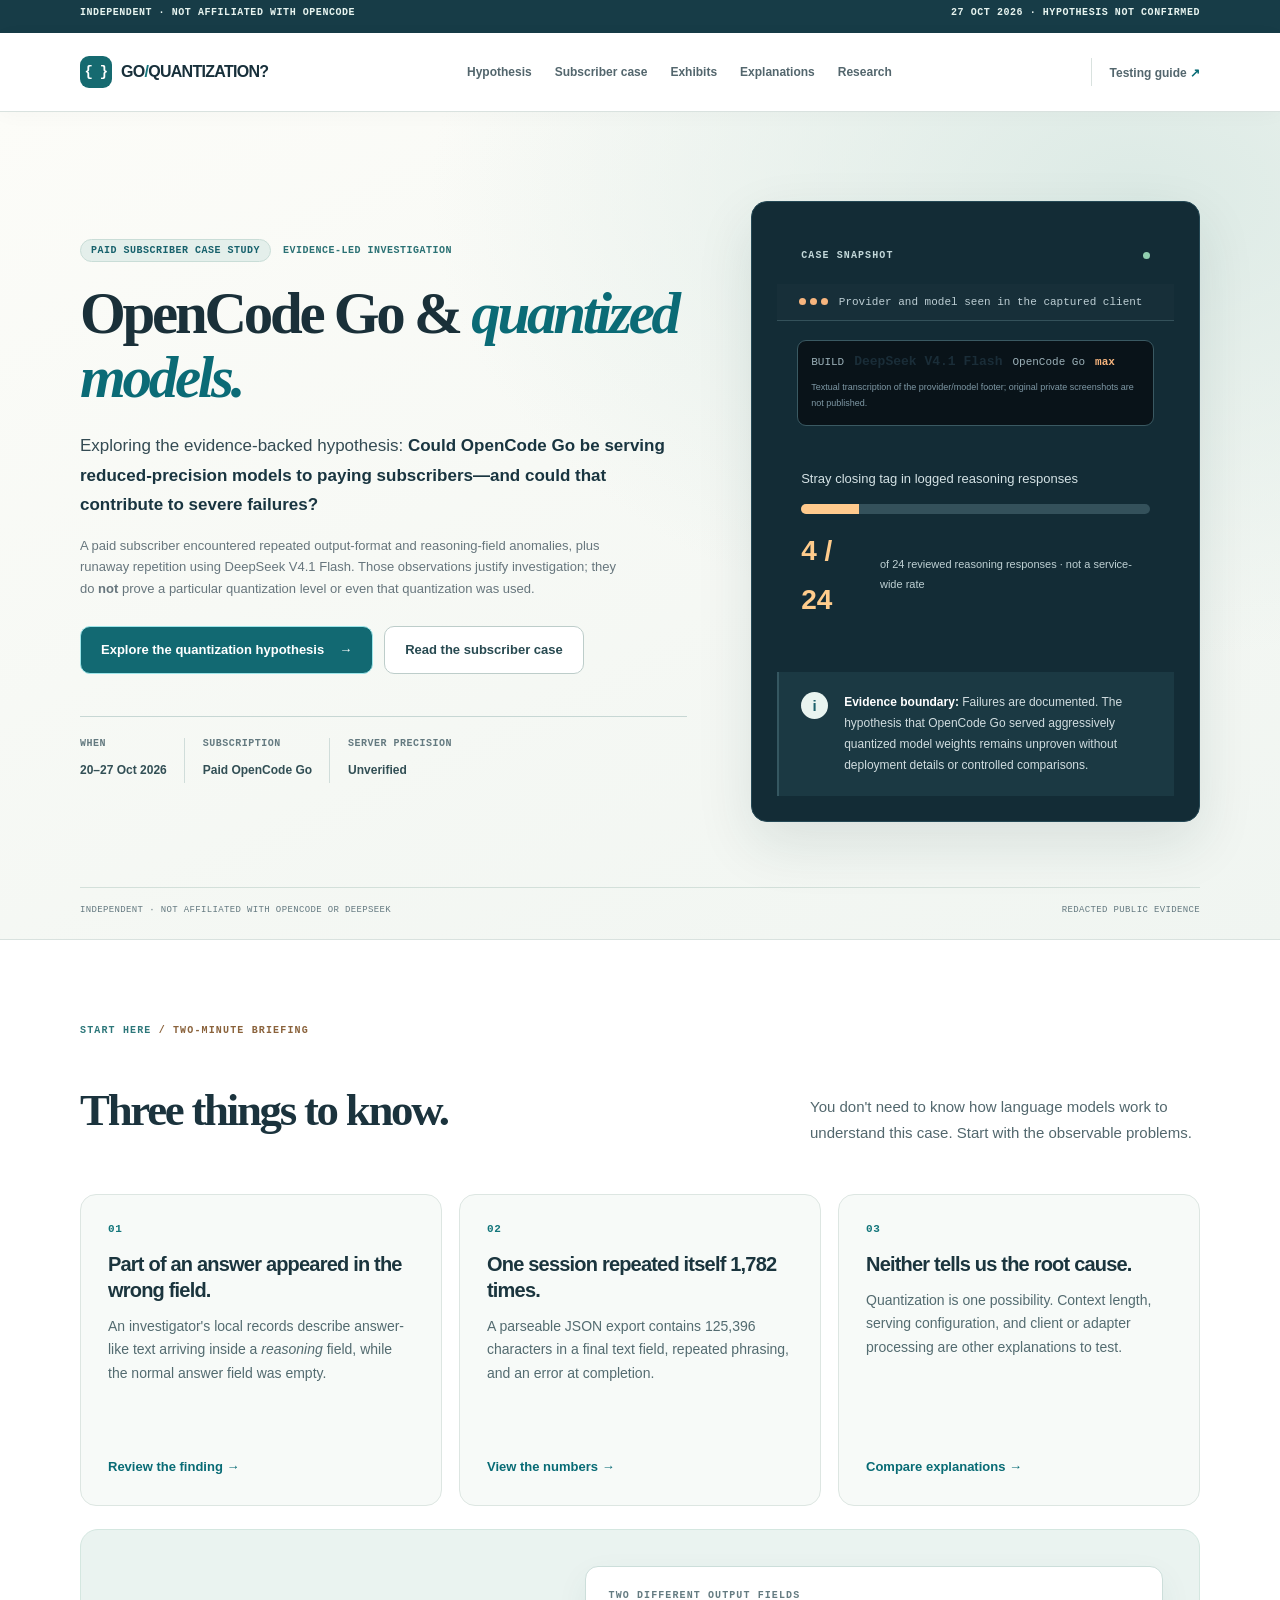
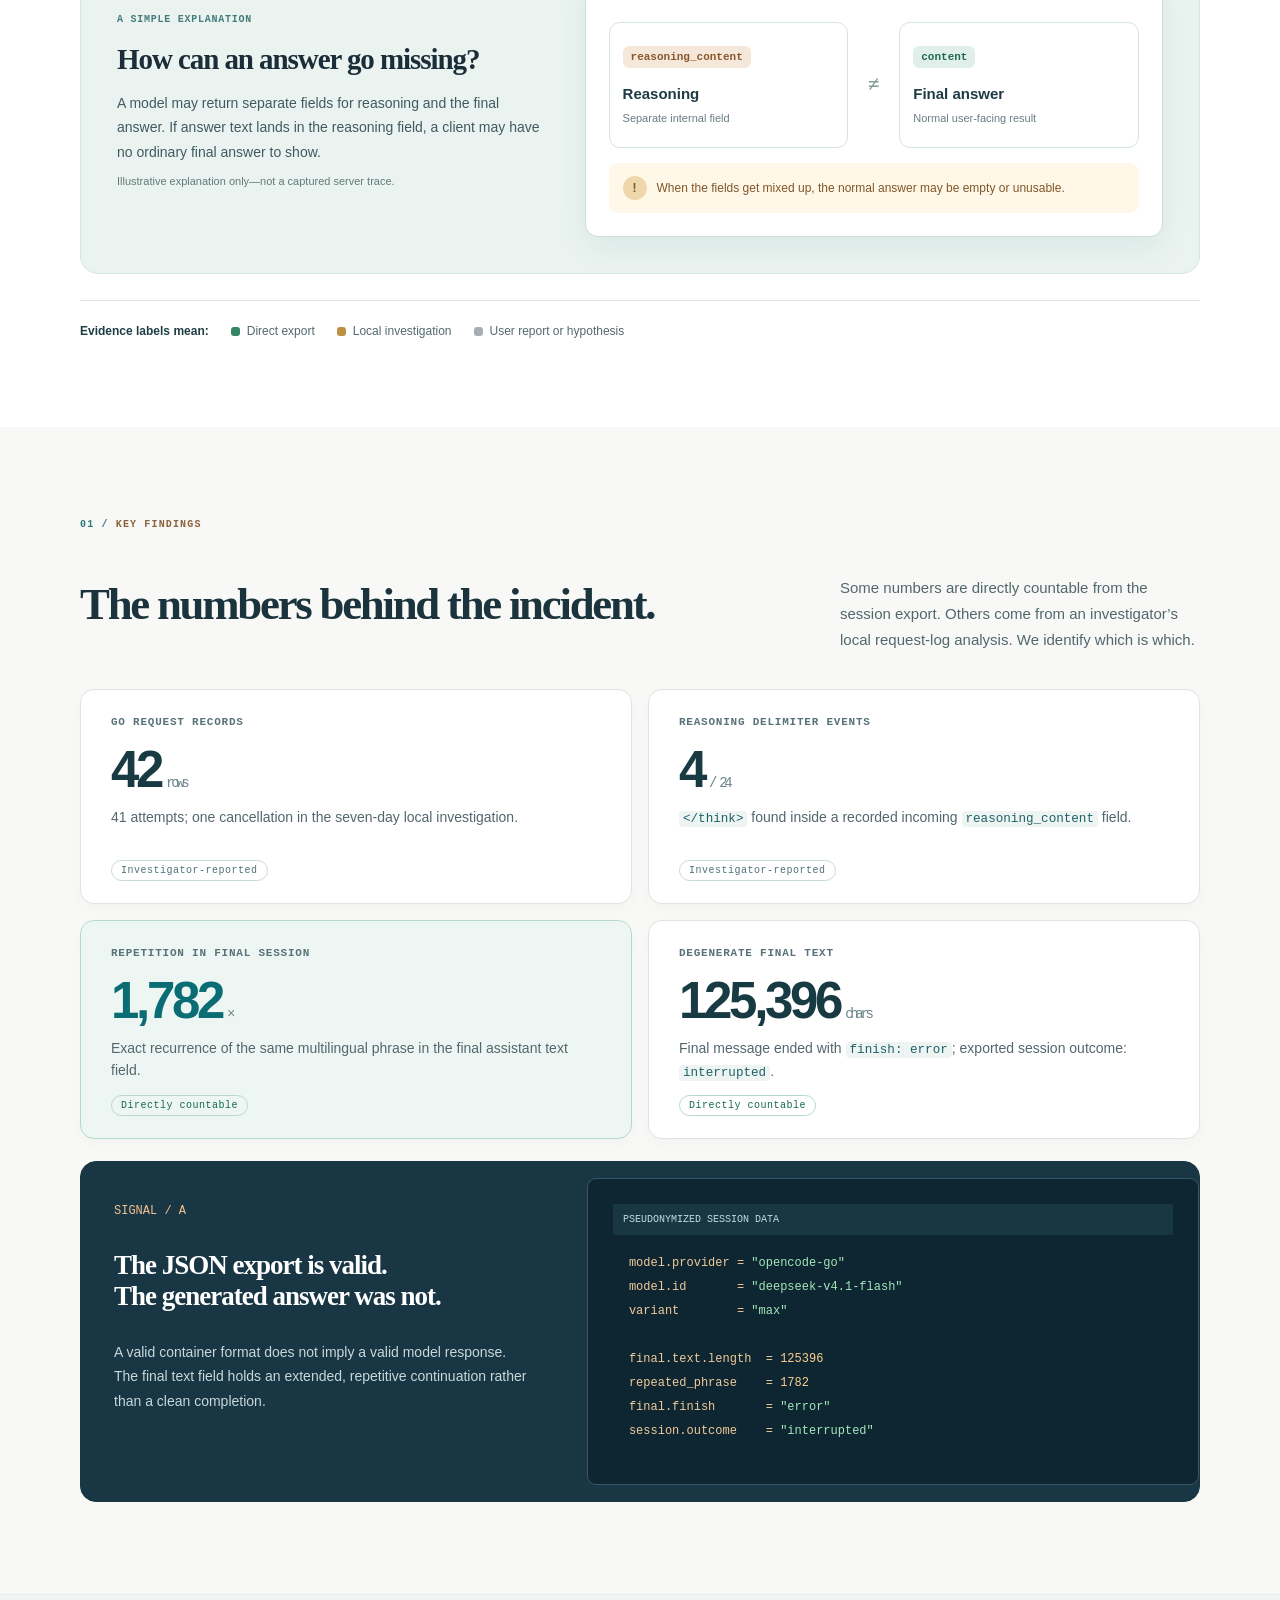
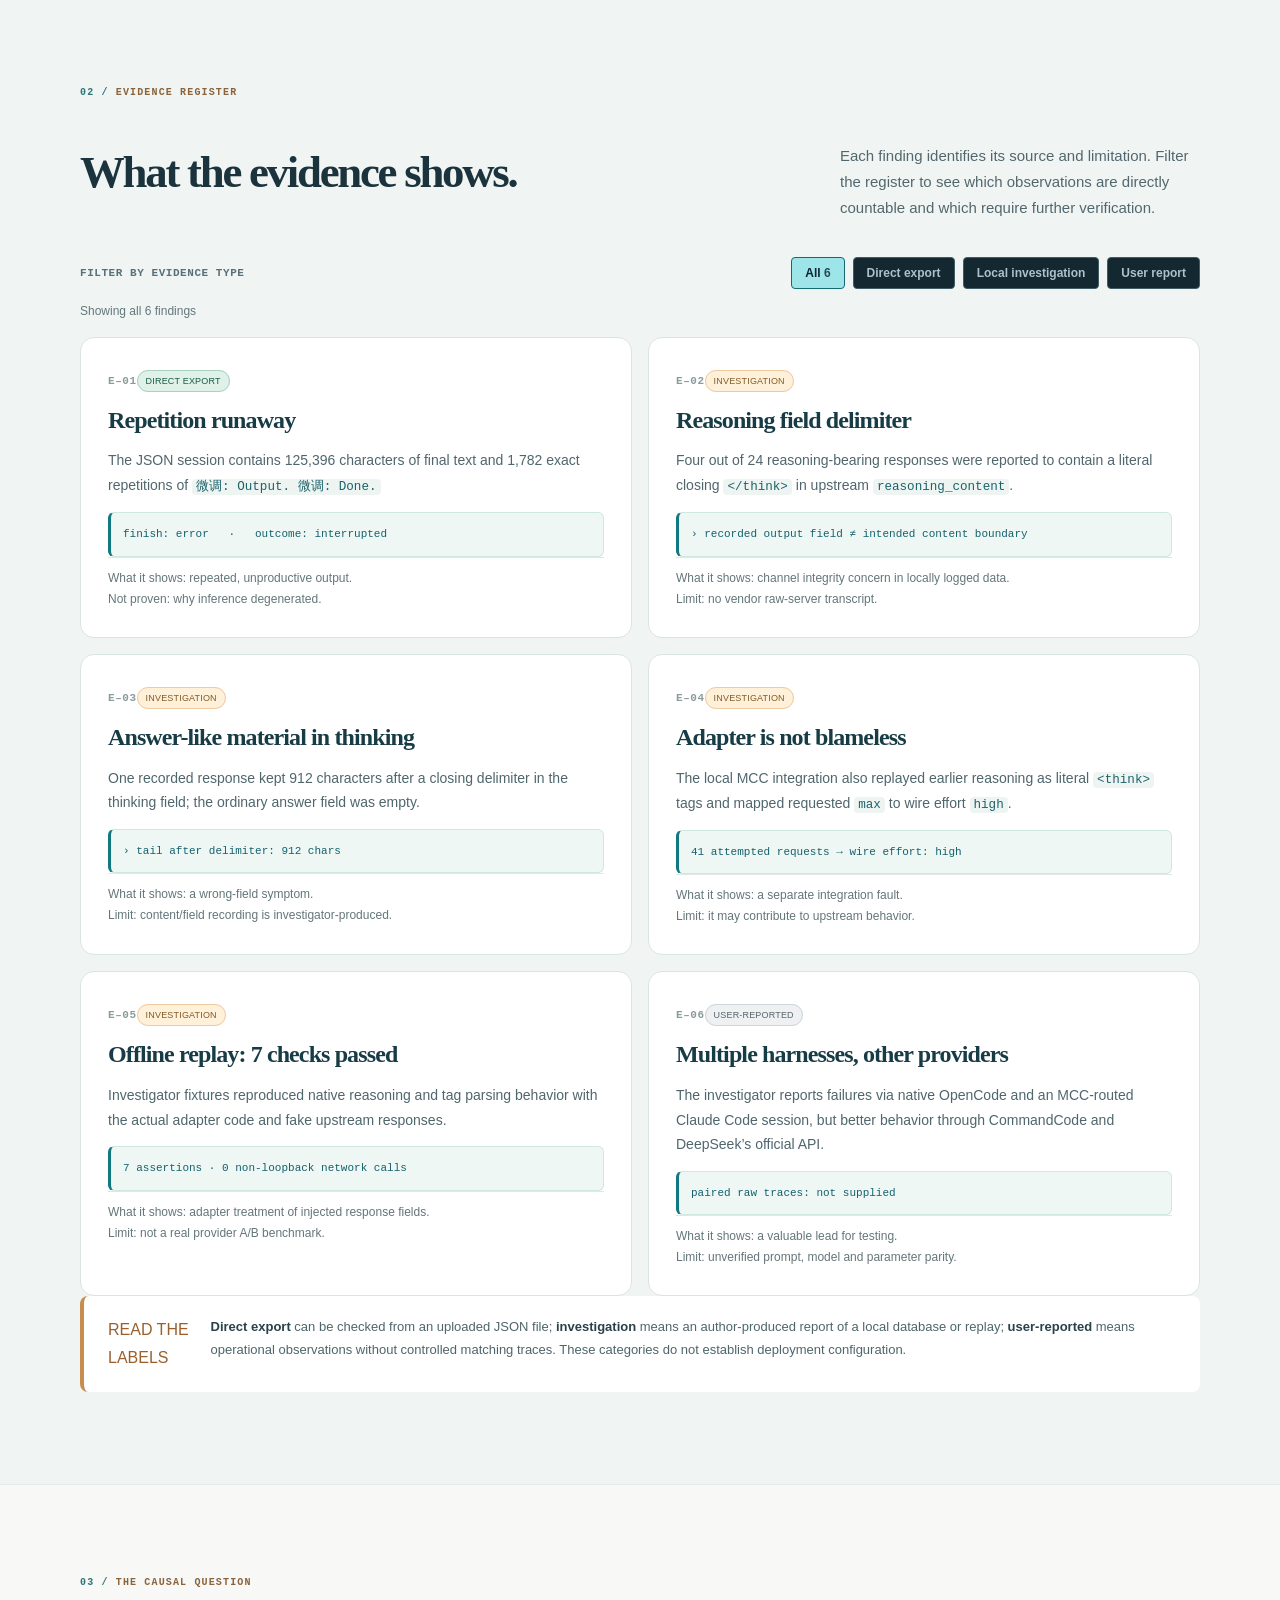
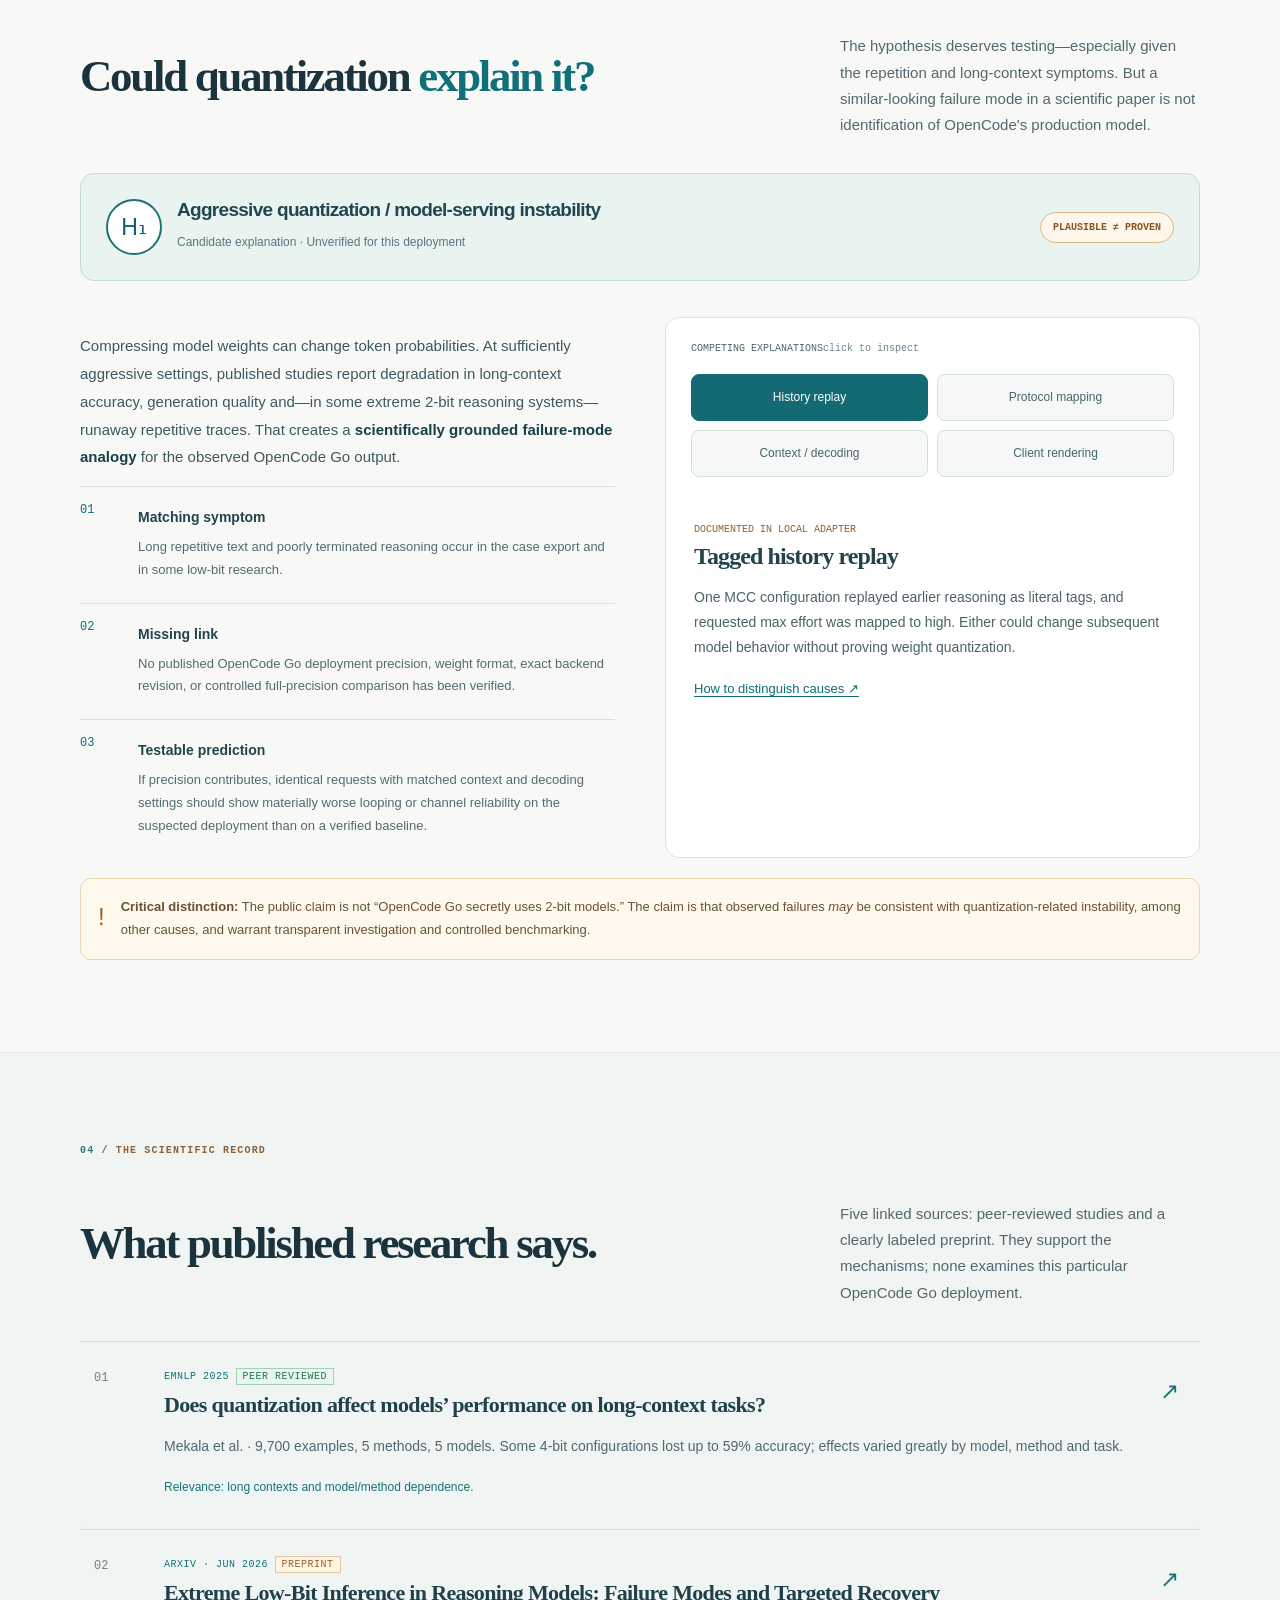
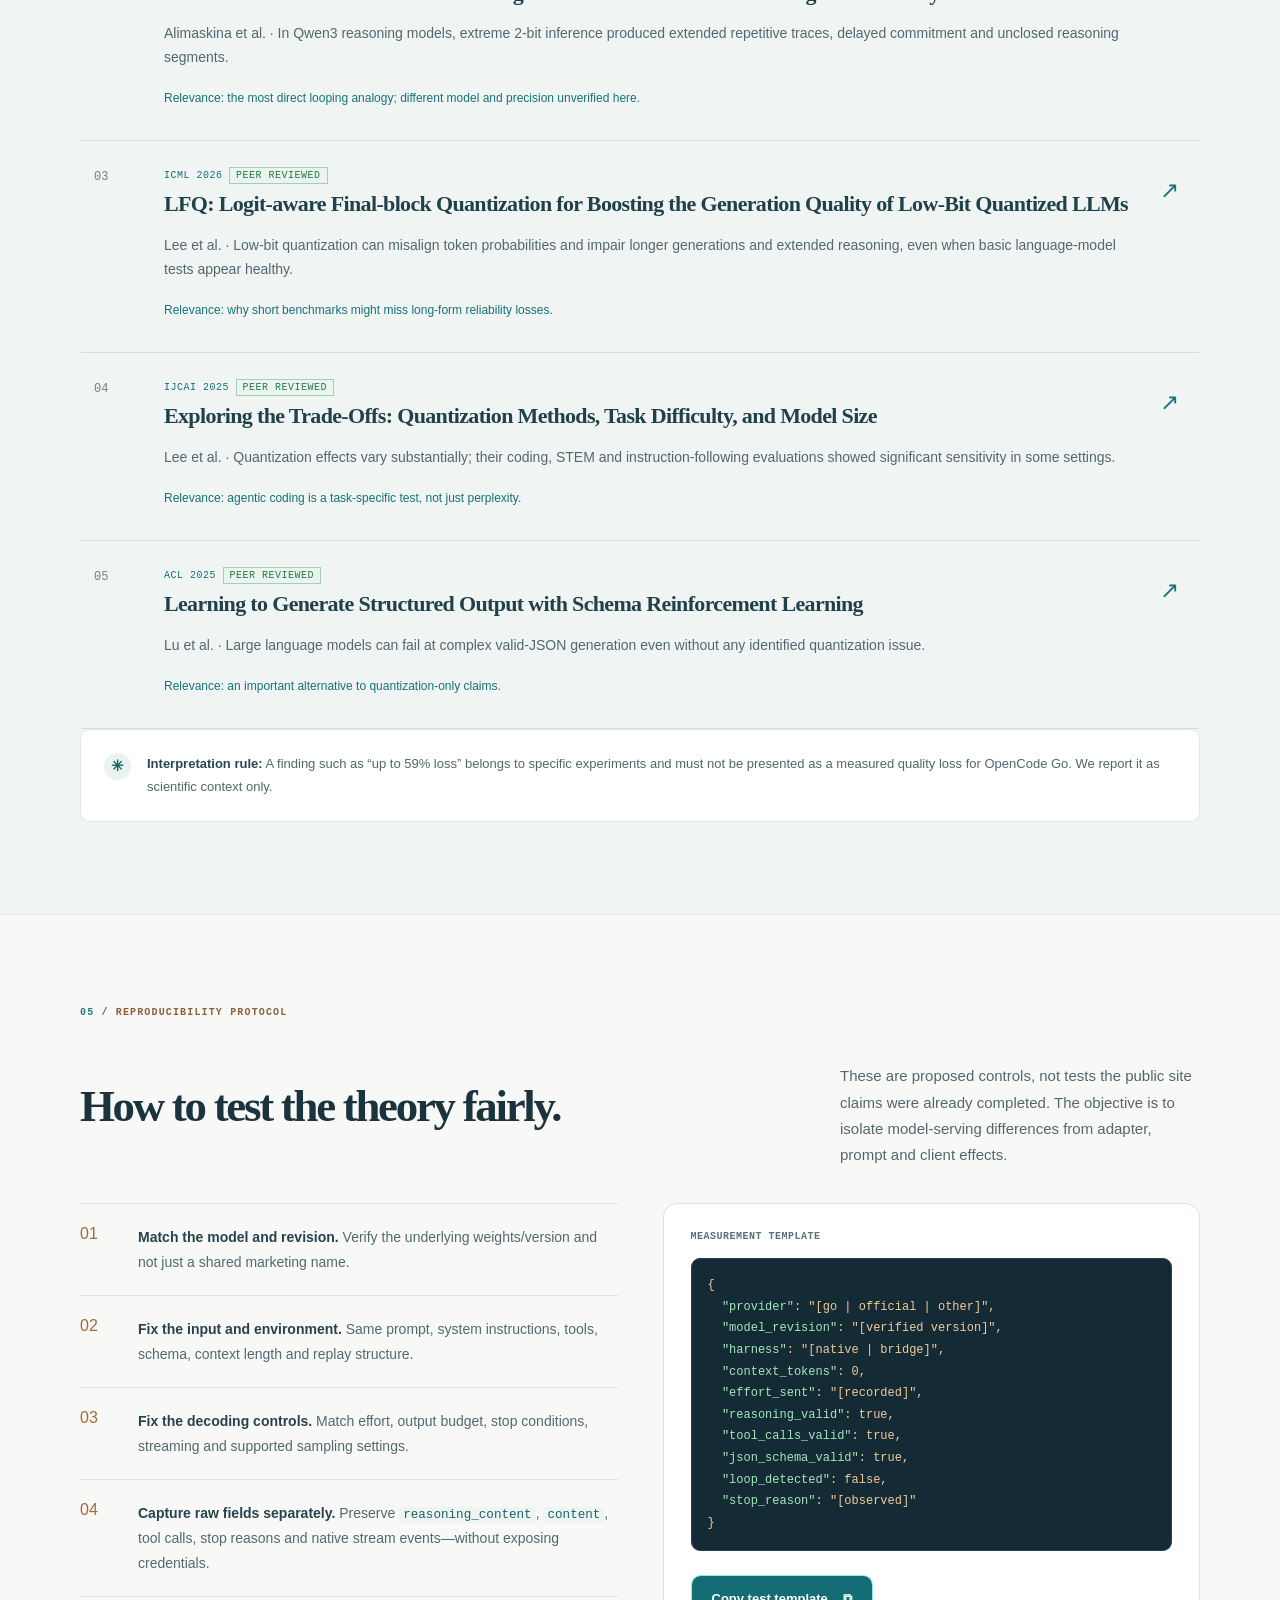
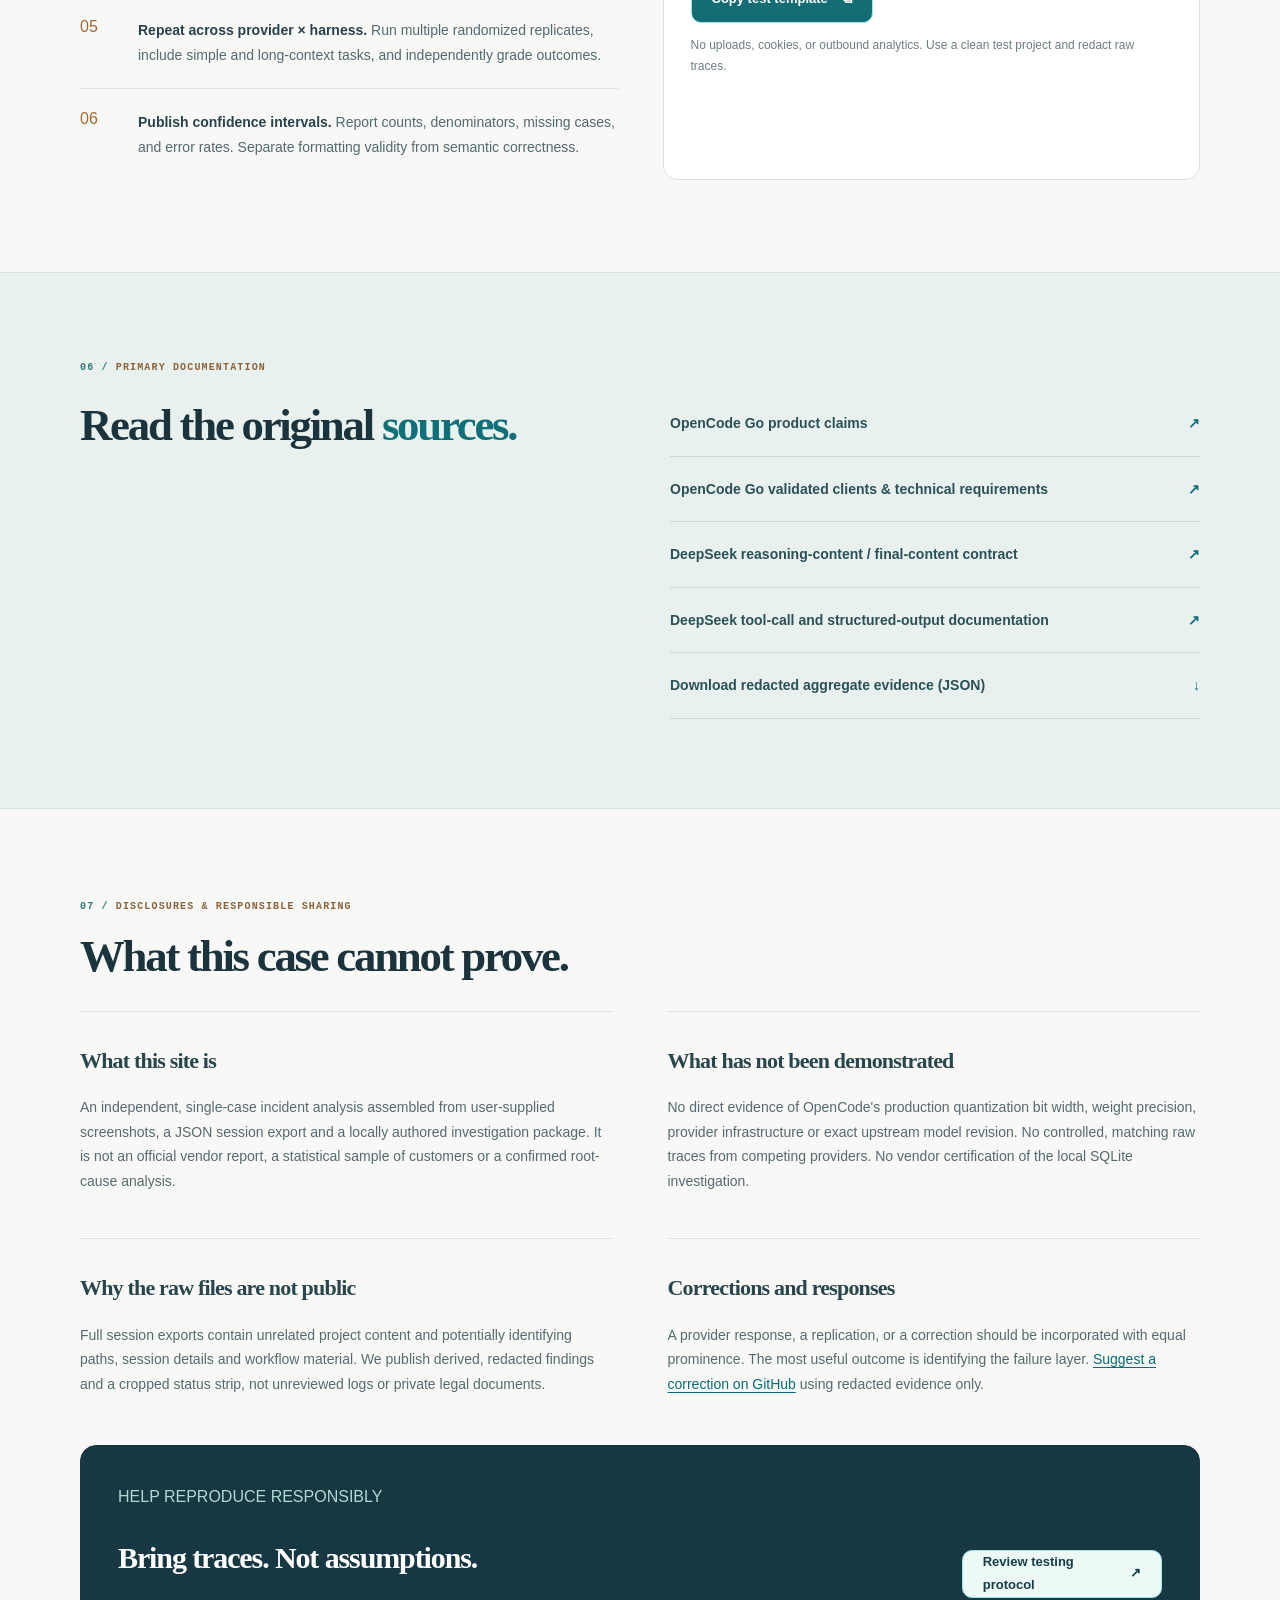
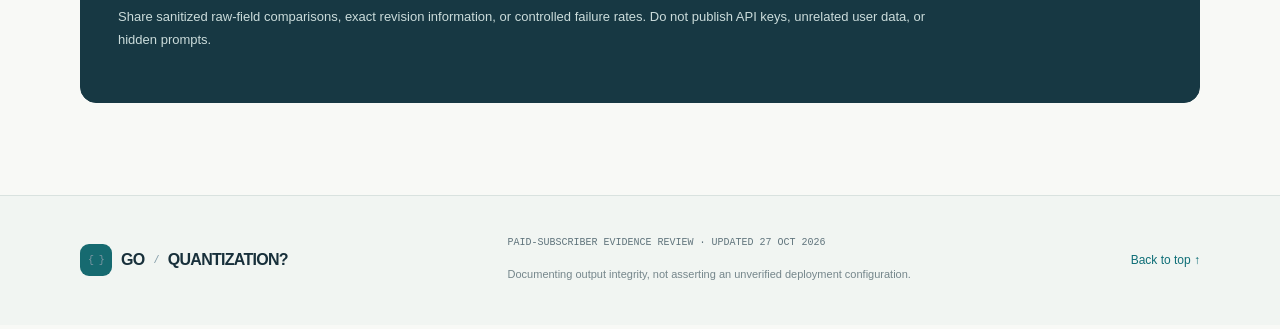
==== commit 85b6d218: "Refocus title and opening on the OpenCode Go quantization hypothesis and paid subscriber" ====
--- a/site/index.html
+++ b/site/index.html
@@ -4,42 +4,42 @@
   <meta charset="utf-8">
   <meta name="viewport" content="width=device-width, initial-scale=1">
   <meta name="color-scheme" content="light">
-  <meta name="description" content="An independent, evidence-led case study of OpenCode Go / DeepSeek V4.1 Flash output anomalies, repetitive generation, reasoning-channel integrity and the unverified low-bit quantization hypothesis.">
+  <meta name="description" content="OpenCode Go and quantized models: an evidence-led investigation of whether a paid AI subscription might use reduced-precision inference. Subscriber experience, screenshots, exported failures, studies and unanswered questions.">
   <meta name="theme-color" content="#f7f8f5">
-  <meta property="og:title" content="Output Integrity — OpenCode Go case study">
-  <meta property="og:description" content="A documented output-integrity investigation. Measured failures, transparent limitations, reproducible tests and peer-reviewed research. Quantization is a hypothesis, not a proven deployment fact.">
+  <meta property="og:title" content="OpenCode Go and Quantized Models — An Evidence-Led Investigation">
+  <meta property="og:description" content="A paid Go subscriber reported severe looping and formatting failures. Do they point to reduced-precision inference? Explore the documented evidence, research, and alternatives.">
   <meta property="og:type" content="article">
-  <title>Output Integrity · OpenCode Go Case Study</title>
+  <title>OpenCode Go &amp; Quantized Models | Paid Subscriber Evidence Investigation</title>
   <link rel="stylesheet" href="styles.css">
 </head>
 <body>
   <a class="skip" href="#main">Skip to content</a>
-  <div class="topline"><span>INDEPENDENT TECHNICAL REPORT</span><span>27 OCT 2026 · ROOT CAUSE UNKNOWN</span></div>
+  <div class="topline"><span>INDEPENDENT · NOT AFFILIATED WITH OPENCODE</span><span>27 OCT 2026 · HYPOTHESIS NOT CONFIRMED</span></div>
   <header class="header">
-    <a href="#top" class="brand" aria-label="Output Integrity, start"><span class="brand-icon" aria-hidden="true">{ }</span><span>OUTPUT<span class="brand-outline">/</span>INTEGRITY</span></a>
+    <a href="#top" class="brand" aria-label="OpenCode Go Quantization Case Study, start"><span class="brand-icon" aria-hidden="true">{ }</span><span>GO<span class="brand-outline">/</span>QUANTIZATION?</span></a>
     <nav class="desktop-nav" aria-label="Main navigation">
-      <a href="#overview">Start here</a><a href="#findings">The numbers</a><a href="#evidence">Evidence</a><a href="#hypothesis">Possible causes</a><a href="#research">Research</a>
+      <a href="#overview">Hypothesis</a><a href="#case-study">Subscriber case</a><a href="#exhibits">Exhibits</a><a href="#hypothesis">Explanations</a><a href="#research">Research</a>
     </nav>
     <div class="nav-end"><a class="nav-small" href="#reproduce">Testing guide <span aria-hidden="true">↗</span></a><button class="menu-button" aria-label="Toggle navigation" aria-expanded="false" aria-controls="mobile-nav" id="menu-toggle"><span></span><span></span><span></span></button></div>
   </header>
-  <nav class="mobile-nav" id="mobile-nav" hidden aria-label="Mobile navigation"><a href="#overview">Start here</a><a href="#findings">The numbers</a><a href="#evidence">Evidence</a><a href="#hypothesis">Possible causes</a><a href="#research">Research</a><a href="#reproduce">Testing guide</a><a href="#disclosures">Limitations</a></nav>
+  <nav class="mobile-nav" id="mobile-nav" hidden aria-label="Mobile navigation"><a href="#overview">Hypothesis</a><a href="#case-study">Subscriber case</a><a href="#findings">Measured failures</a><a href="#evidence">Evidence</a><a href="#exhibits">Exhibits</a><a href="#hypothesis">Explanations</a><a href="#research">Research</a><a href="#reproduce">Testing guide</a><a href="#disclosures">Limitations</a></nav>
   <main id="main">
     <section class="hero section" id="top">
       <div class="hero-noise" aria-hidden="true"></div>
       <div class="container hero-layout">
         <div>
-          <div class="eyebrow"><span class="squircle">FIELD REPORT / 01</span> AI RELIABILITY &amp; OUTPUT FORMAT</div>
-          <h1>When an AI assistant <em>loses its answer.</em></h1>
-          <p class="hero-lead">An investigation of two frustrating failures: <strong>answers appearing in the wrong response field</strong> and <strong>a session trapped in repetition</strong> while using DeepSeek V4.1 Flash through OpenCode Go.</p><p class="hero-caveat">The failures are documented. Their technical cause—including any possible role of quantization—is not established.</p>
-          <div class="hero-actions"><a class="button primary" href="#overview">Understand it in 2 minutes <span aria-hidden="true">→</span></a><a class="button secondary" href="#evidence">Inspect the evidence</a></div>
-          <div class="hero-meta"><div><span class="meta-label">WHEN</span><strong>20–27 Oct 2026</strong></div><div><span class="meta-label">SCOPE</span><strong>One documented case</strong></div><div><span class="meta-label">CONCLUSION</span><strong>Cause not confirmed</strong></div></div>
+          <div class="eyebrow"><span class="squircle">PAID SUBSCRIBER CASE STUDY</span> EVIDENCE-LED INVESTIGATION</div>
+          <h1>OpenCode Go &amp; <em>quantized models.</em></h1>
+          <p class="hero-lead">Exploring the evidence-backed hypothesis: <strong>Could OpenCode Go be serving reduced-precision models to paying subscribers—and could that contribute to severe failures?</strong></p><p class="hero-caveat">A paid subscriber encountered repeated output-format and reasoning-field anomalies, plus runaway repetition using DeepSeek V4.1 Flash. Those observations justify investigation; they do <strong>not</strong> prove a particular quantization level or even that quantization was used.</p>
+          <div class="hero-actions"><a class="button primary" href="#overview">Explore the quantization hypothesis <span aria-hidden="true">→</span></a><a class="button secondary" href="#case-study">Read the subscriber case</a></div>
+          <div class="hero-meta"><div><span class="meta-label">WHEN</span><strong>20–27 Oct 2026</strong></div><div><span class="meta-label">SUBSCRIPTION</span><strong>Paid OpenCode Go</strong></div><div><span class="meta-label">SERVER PRECISION</span><strong>Unverified</strong></div></div>
         </div>
         <aside class="hero-aside" aria-label="Summary of key observations">
           <div class="hero-aside-top"><span class="panel-overline">CASE SNAPSHOT</span><span class="status-dot" aria-label="Observed"></span></div>
           <div class="terminal-title"><span class="terminal-lights"><i></i><i></i><i></i></span> Provider and model seen in the captured client</div>
           <div class="screenstrip"><div class="verified-model-label"><span>BUILD</span><strong>DeepSeek V4.1 Flash</strong><span>OpenCode Go</span><b>max</b></div><small>Textual transcription of the provider/model footer; original private screenshots are not published.</small></div>
           <div class="hero-chart"><span>Stray closing tag in logged reasoning responses</span><div class="mini-bar"><div style="width:16.67%"></div></div><div class="hero-chart-bottom"><strong>4 / 24</strong><span>of 24 reviewed reasoning responses · not a service-wide rate</span></div></div>
-          <div class="hero-aside-notice"><span class="asterisk" aria-hidden="true">i</span><p><strong>Read carefully:</strong> The data document symptoms—not the cause. No deployment weight precision has been verified.</p></div>
+          <div class="hero-aside-notice"><span class="asterisk" aria-hidden="true">i</span><p><strong>Evidence boundary:</strong> Failures are documented. The hypothesis that OpenCode Go served aggressively quantized model weights remains unproven without deployment details or controlled comparisons.</p></div>
         </aside>
       </div>
       <div class="hero-bottom container"><span>INDEPENDENT · NOT AFFILIATED WITH OPENCODE OR DEEPSEEK</span><span>REDACTED PUBLIC EVIDENCE</span></div>
@@ -130,7 +130,7 @@
 
     <section class="container section disclosure-section" id="disclosures"><div class="kicker"><span>07 /</span> DISCLOSURES & RESPONSIBLE SHARING</div><h2>What this case cannot prove.</h2><div class="disclosures"><div><h3>What this site is</h3><p>An independent, single-case incident analysis assembled from user-supplied screenshots, a JSON session export and a locally authored investigation package. It is not an official vendor report, a statistical sample of customers or a confirmed root-cause analysis.</p></div><div><h3>What has not been demonstrated</h3><p>No direct evidence of OpenCode's production quantization bit width, weight precision, provider infrastructure or exact upstream model revision. No controlled, matching raw traces from competing providers. No vendor certification of the local SQLite investigation.</p></div><div><h3>Why the raw files are not public</h3><p>Full session exports contain unrelated project content and potentially identifying paths, session details and workflow material. We publish derived, redacted findings and a cropped status strip, not unreviewed logs or private legal documents.</p></div><div><h3>Corrections and responses</h3><p>A provider response, a replication, or a correction should be incorporated with equal prominence. The most useful outcome is identifying the failure layer. <a href="https://github.com/noonenobody121/opencode-go-output-integrity/issues" target="_blank" rel="noopener noreferrer">Suggest a correction on GitHub</a> using redacted evidence only.</p></div></div><div class="footer-cta"><div><span>HELP REPRODUCE RESPONSIBLY</span><h3>Bring traces. Not assumptions.</h3><p>Share sanitized raw-field comparisons, exact revision information, or controlled failure rates. Do not publish API keys, unrelated user data, or hidden prompts.</p></div><a href="#reproduce" class="button primary">Review testing protocol <span aria-hidden="true">↗</span></a></div></section>
   </main>
-  <footer class="footer"><div class="container footer-main"><a class="brand" href="#top"><span class="brand-icon">{ }</span>OUTPUT<span class="brand-outline">/</span>INTEGRITY</a><div><span>INDEPENDENT CASE STUDY · UPDATED 27 OCT 2026</span><p>Documenting output integrity, not asserting an unverified deployment configuration.</p></div><a class="backtop" href="#top">Back to top ↑</a></div></footer>
+  <footer class="footer"><div class="container footer-main"><a class="brand" href="#top"><span class="brand-icon">{ }</span>GO<span class="brand-outline">/</span>QUANTIZATION?</a><div><span>PAID-SUBSCRIBER EVIDENCE REVIEW · UPDATED 27 OCT 2026</span><p>Documenting output integrity, not asserting an unverified deployment configuration.</p></div><a class="backtop" href="#top">Back to top ↑</a></div></footer>
   <script src="script.js" defer></script>
 </body>
 </html>
--- a/site/styles.css
+++ b/site/styles.css
@@ -59,3 +59,6 @@
 @media(max-width:850px){.container{width:calc(100% - 48px)}.section{padding:70px 0}.header{padding-inline:24px}.topline{padding-inline:24px}.hero{padding:67px 0 20px}.hero-layout{grid-template-columns:1fr;gap:37px}.hero-aside{width:min(100%,600px)}.hero-bottom{margin-top:35px}.explain-grid{grid-template-columns:1fr}.explain-card{min-height:0}.field-guide{grid-template-columns:1fr}.metrics{grid-template-columns:1fr 1fr}.evidence-grid{grid-template-columns:1fr 1fr}.hypothesis-columns,.protocol-layout,.sources-split{grid-template-columns:1fr;gap:24px}.menu-button{border:1px solid #bdcecc}.menu-button span{background:#294a53}.mobile-nav{top:76px}}
 @media(max-width:620px){.container{width:calc(100% - 36px)}.topline{height:32px;padding-inline:18px}.topline>span:first-child{display:none}.header{height:66px;padding-inline:18px}.brand{font-size:15px}.mobile-nav{top:66px}.hero{padding-top:45px}.eyebrow{font-size:10px}.hero h1{font-size:clamp(40px,10vw,55px);line-height:1.13}.hero-lead{font-size:16px}.hero-caveat{font-size:13px}.hero-actions{display:flex;flex-direction:column}.hero-actions .button{width:100%;justify-content:space-between}.hero-meta{display:grid;grid-template-columns:1fr 1fr;gap:18px;margin-top:29px}.hero-meta>div:first-child{min-width:0}.hero-meta>div:not(:first-child){border-left:0;padding-left:0}.hero-bottom span:last-child{display:none}.hero-aside-top{padding:19px}.screenstrip{margin:14px}.hero-chart{padding-inline:20px}.section-intro h2,.disclosure-section h2,.sources-split h2{font-size:clamp(30px,8vw,39px)}.section-intro>p{font-size:14px}.field-guide{padding:23px;gap:25px}.field-guide-copy h3{font-size:25px}.flow-diagram{padding:13px}.flow-row{grid-template-columns:1fr;gap:10px}.flow-symbol{font-size:16px}.flow-row>div{min-height:0;padding:13px}.flow-row strong{margin-top:7px}.explain-card{padding:24px}.reading-key{align-items:flex-start}.metrics{grid-template-columns:1fr}.metric-card{min-height:0;padding:24px}.metric-val{font-size:46px}.evidence-band{grid-template-columns:1fr}.evidence-band>div:first-child{padding:26px}.code-evidence{margin:0 12px 12px}.code-evidence pre{font-size:11px}.filters{flex-direction:column;align-items:flex-start}.chip{padding:9px 11px}.evidence-grid{grid-template-columns:1fr}.evidence-card{min-height:0}.hypothesis-heading{align-items:flex-start;gap:16px}.hypothesis-title{align-items:flex-start}.hypo-verdict{margin-left:0}.hypo-tabs{grid-template-columns:1fr 1fr}.paper{grid-template-columns:30px 1fr 16px;gap:9px;padding:25px 0}.paper h3{font-size:19px}.paper p{font-size:13px}.protocol-panel{padding:17px}.protocol-code pre{font-size:10px}.disclosures{grid-template-columns:1fr;gap:12px}.footer-cta{padding:26px;align-items:stretch;gap:18px}.footer-cta .button{width:100%;white-space:normal}.footer-main{flex-direction:column;align-items:flex-start}.footer-cta h3{font-size:25px}}
 @media(prefers-reduced-motion:reduce){*,*::before,*::after{animation-duration:.01ms!important;transition-duration:.01ms!important}html{scroll-behavior:auto}}
+
+/* Accessible filter result announcement */
+.filter-status{font-size:12px;color:#62777e;margin:-8px 0 15px;min-height:1.4em}
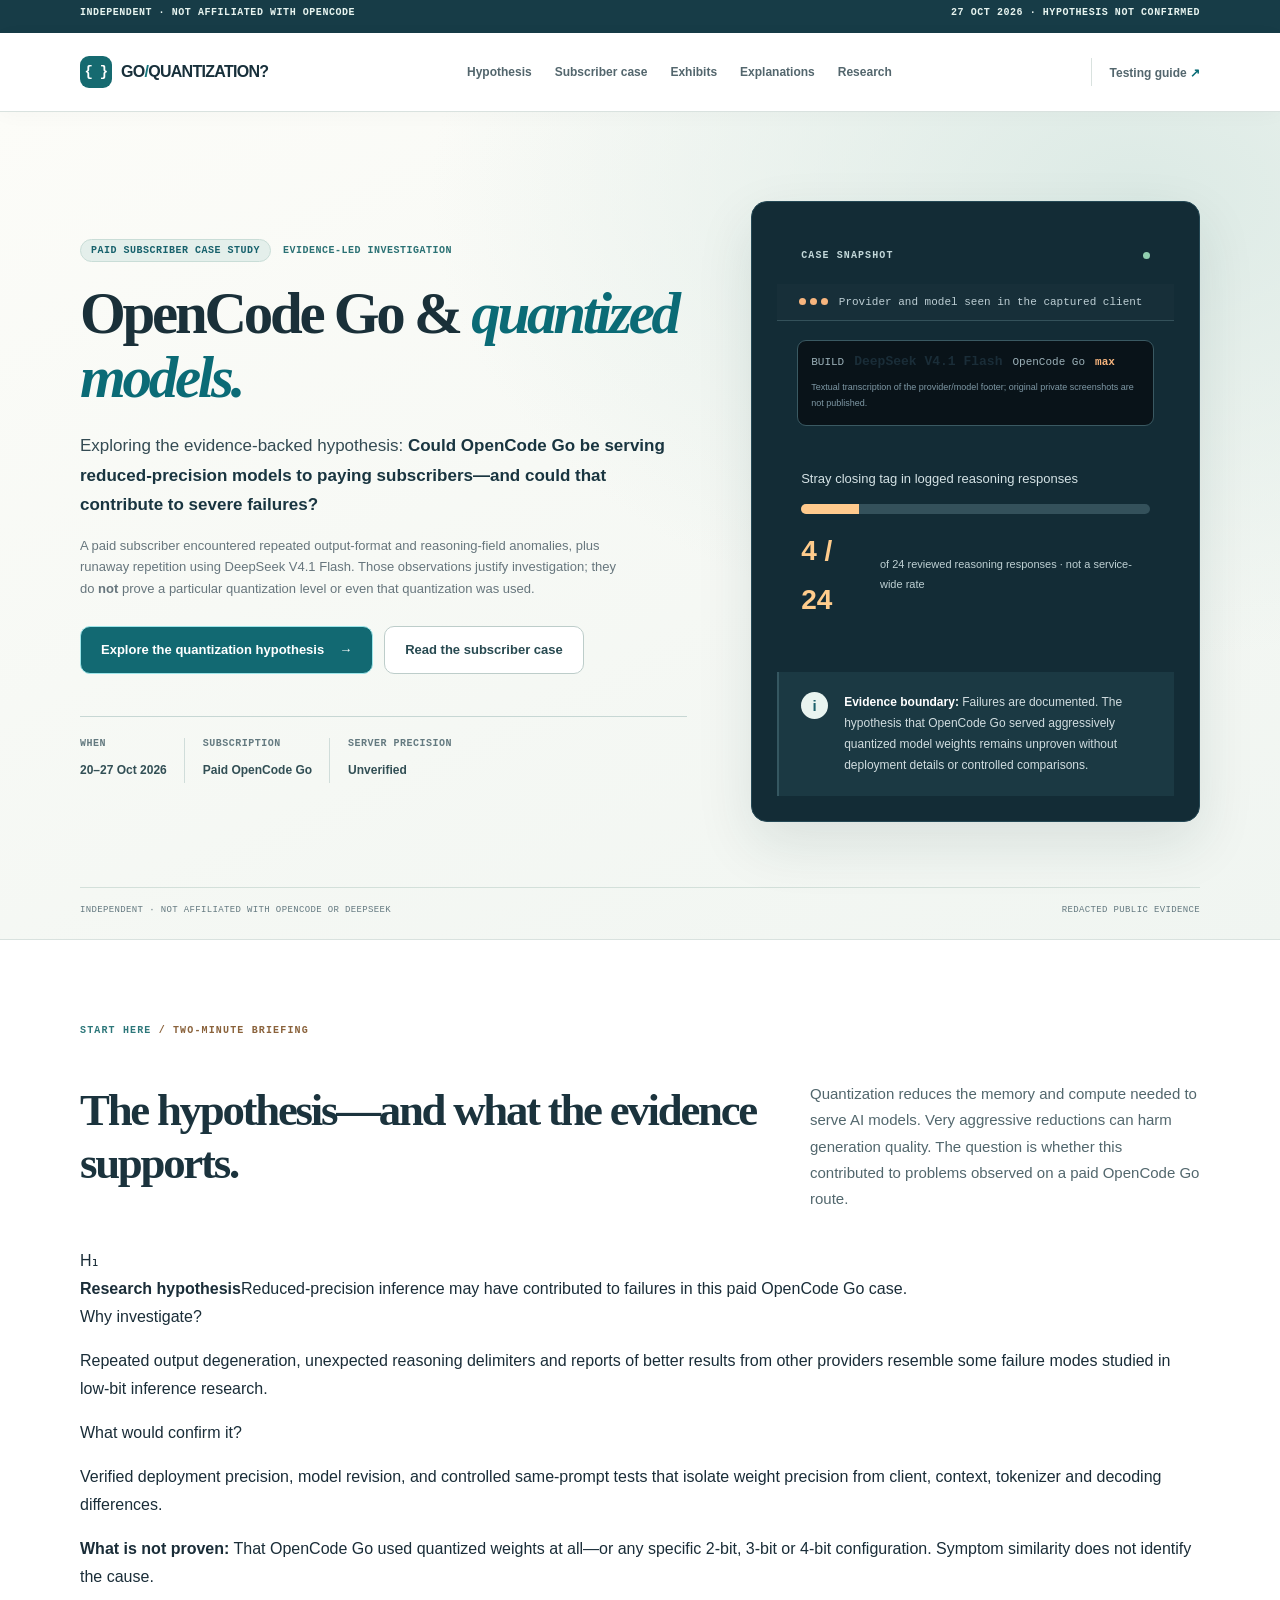
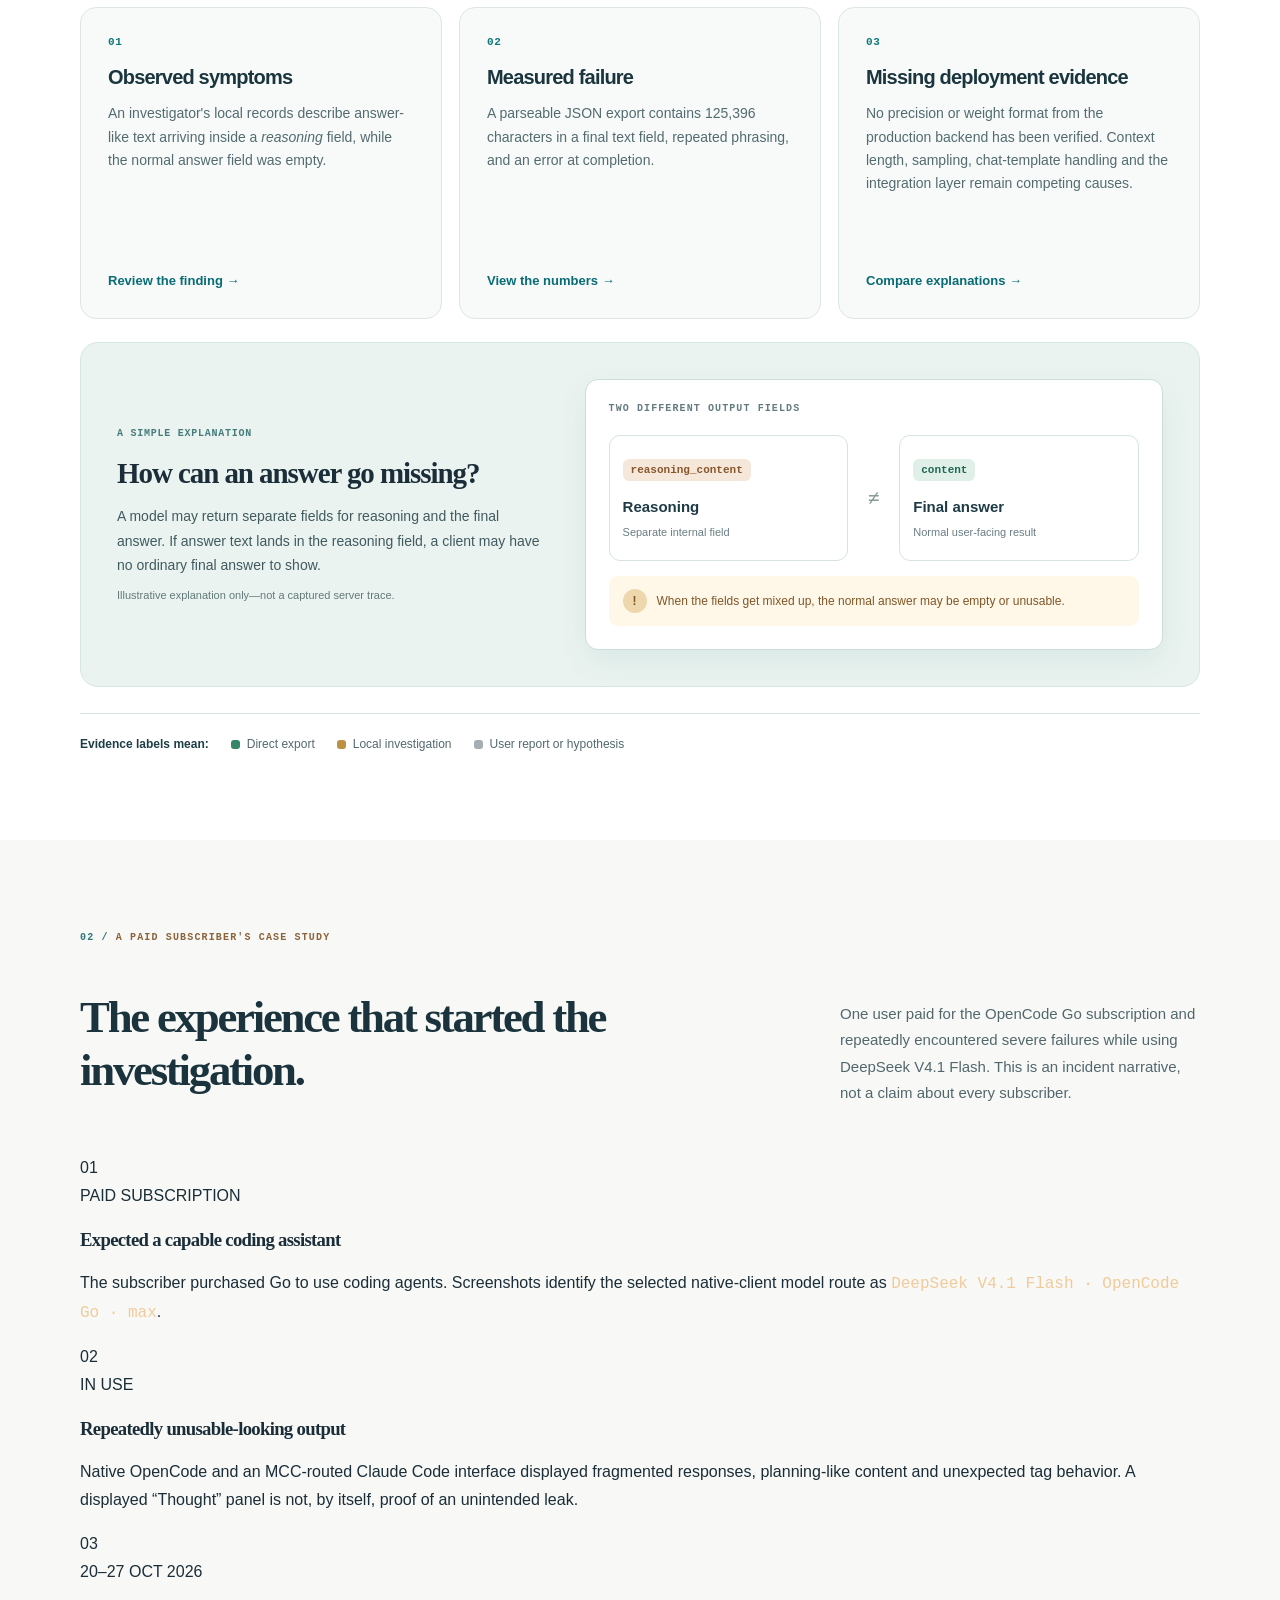
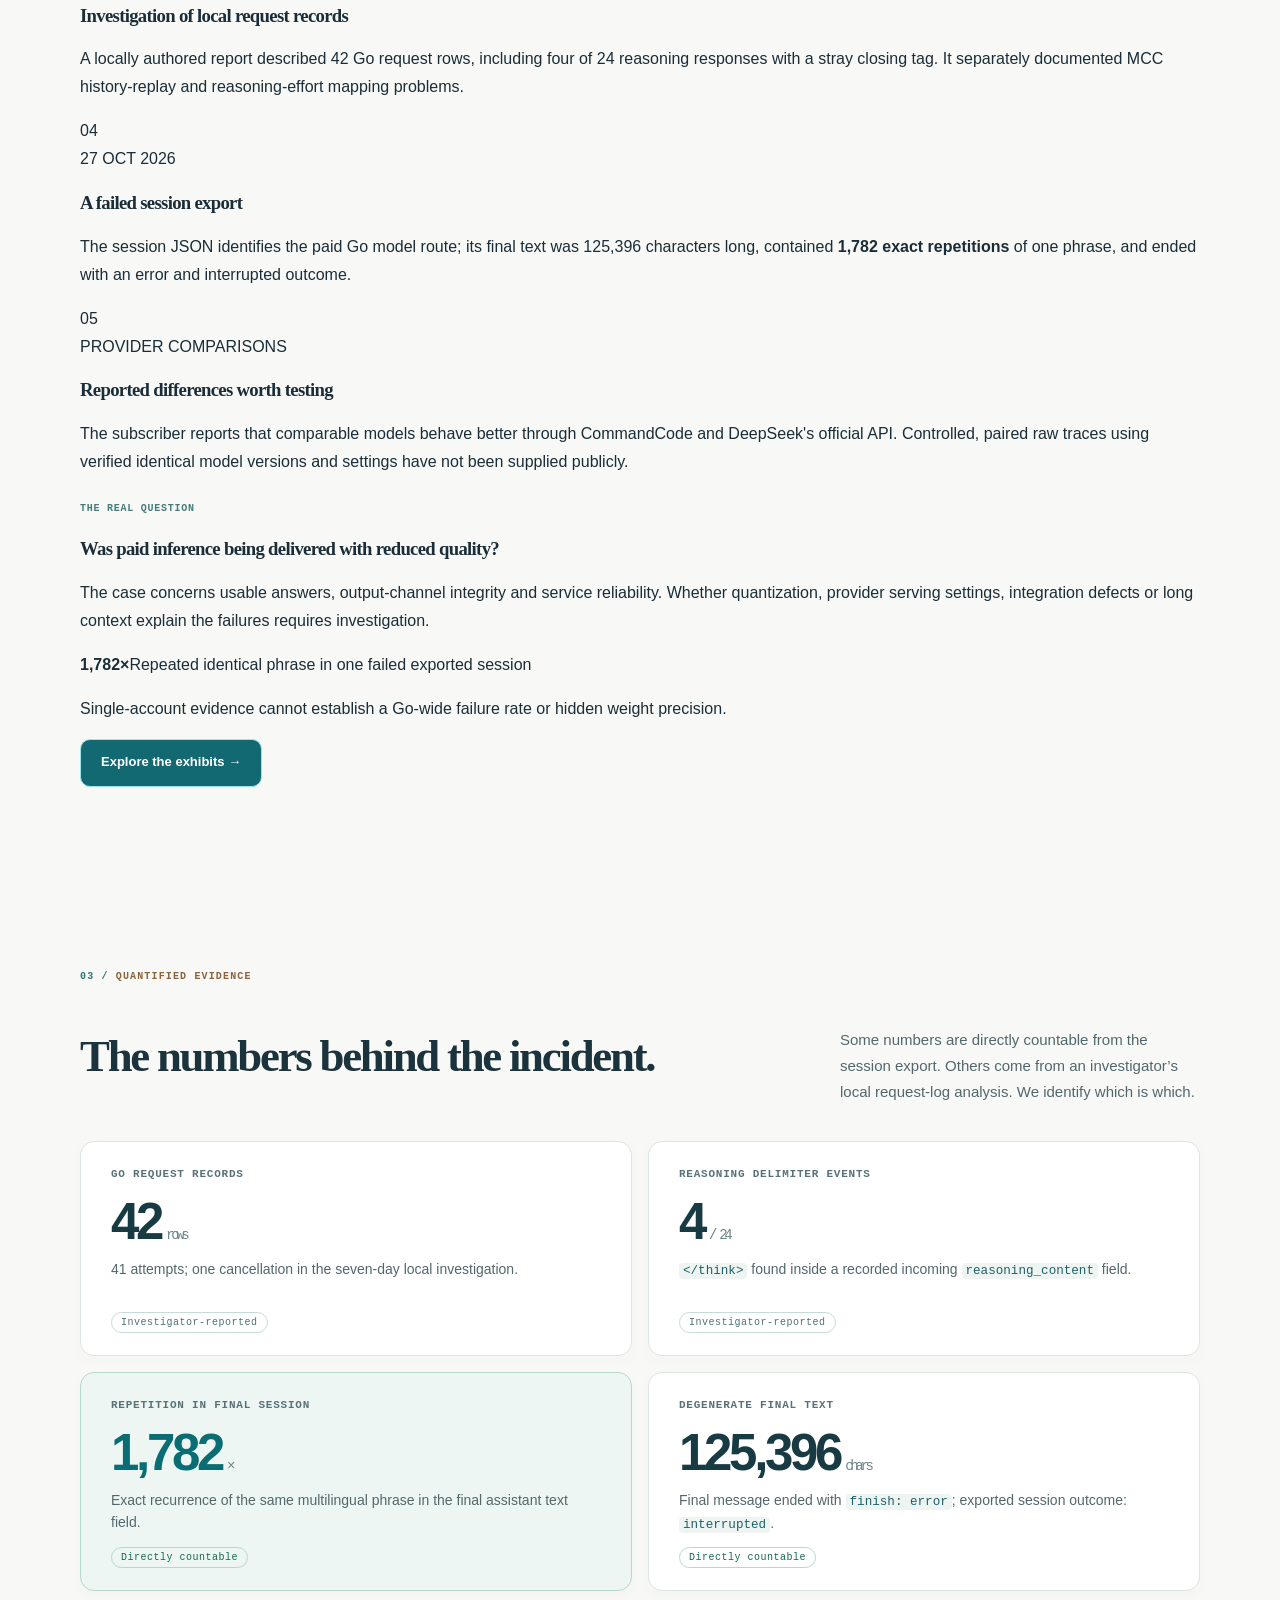
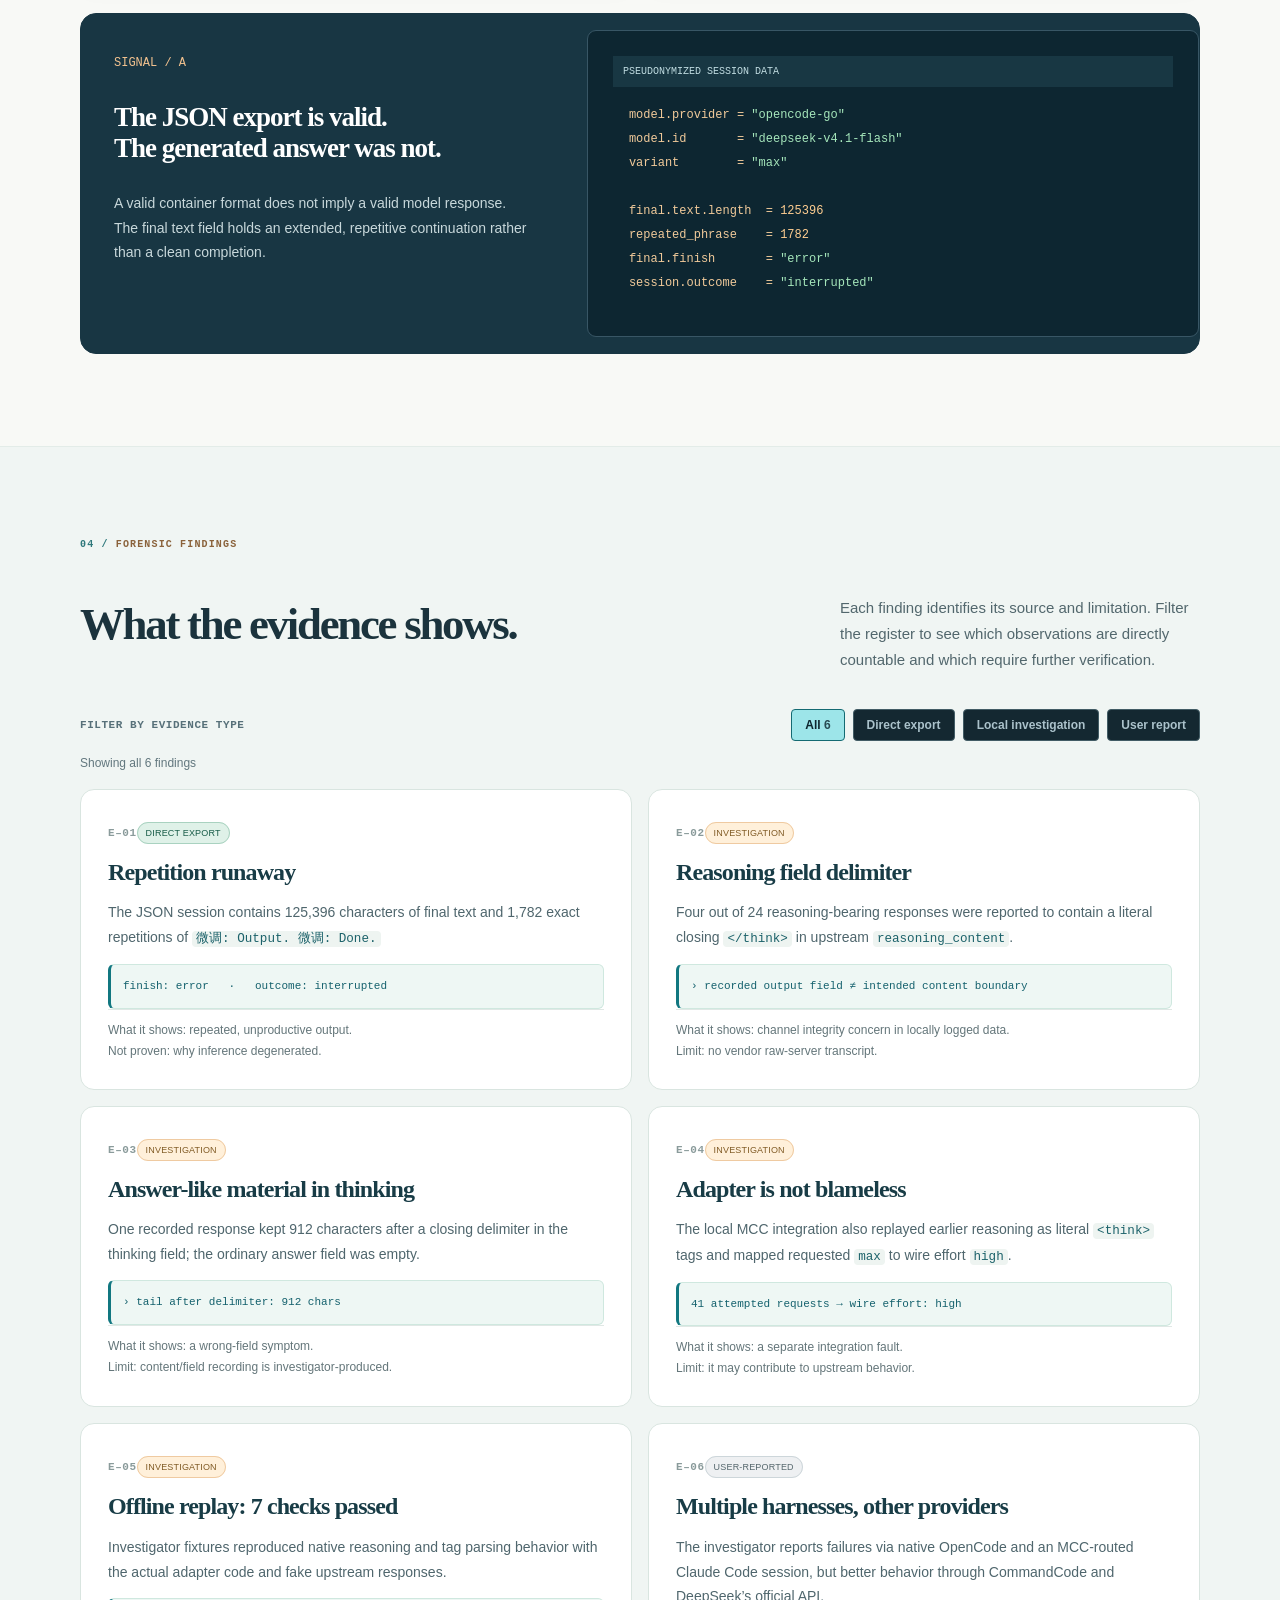
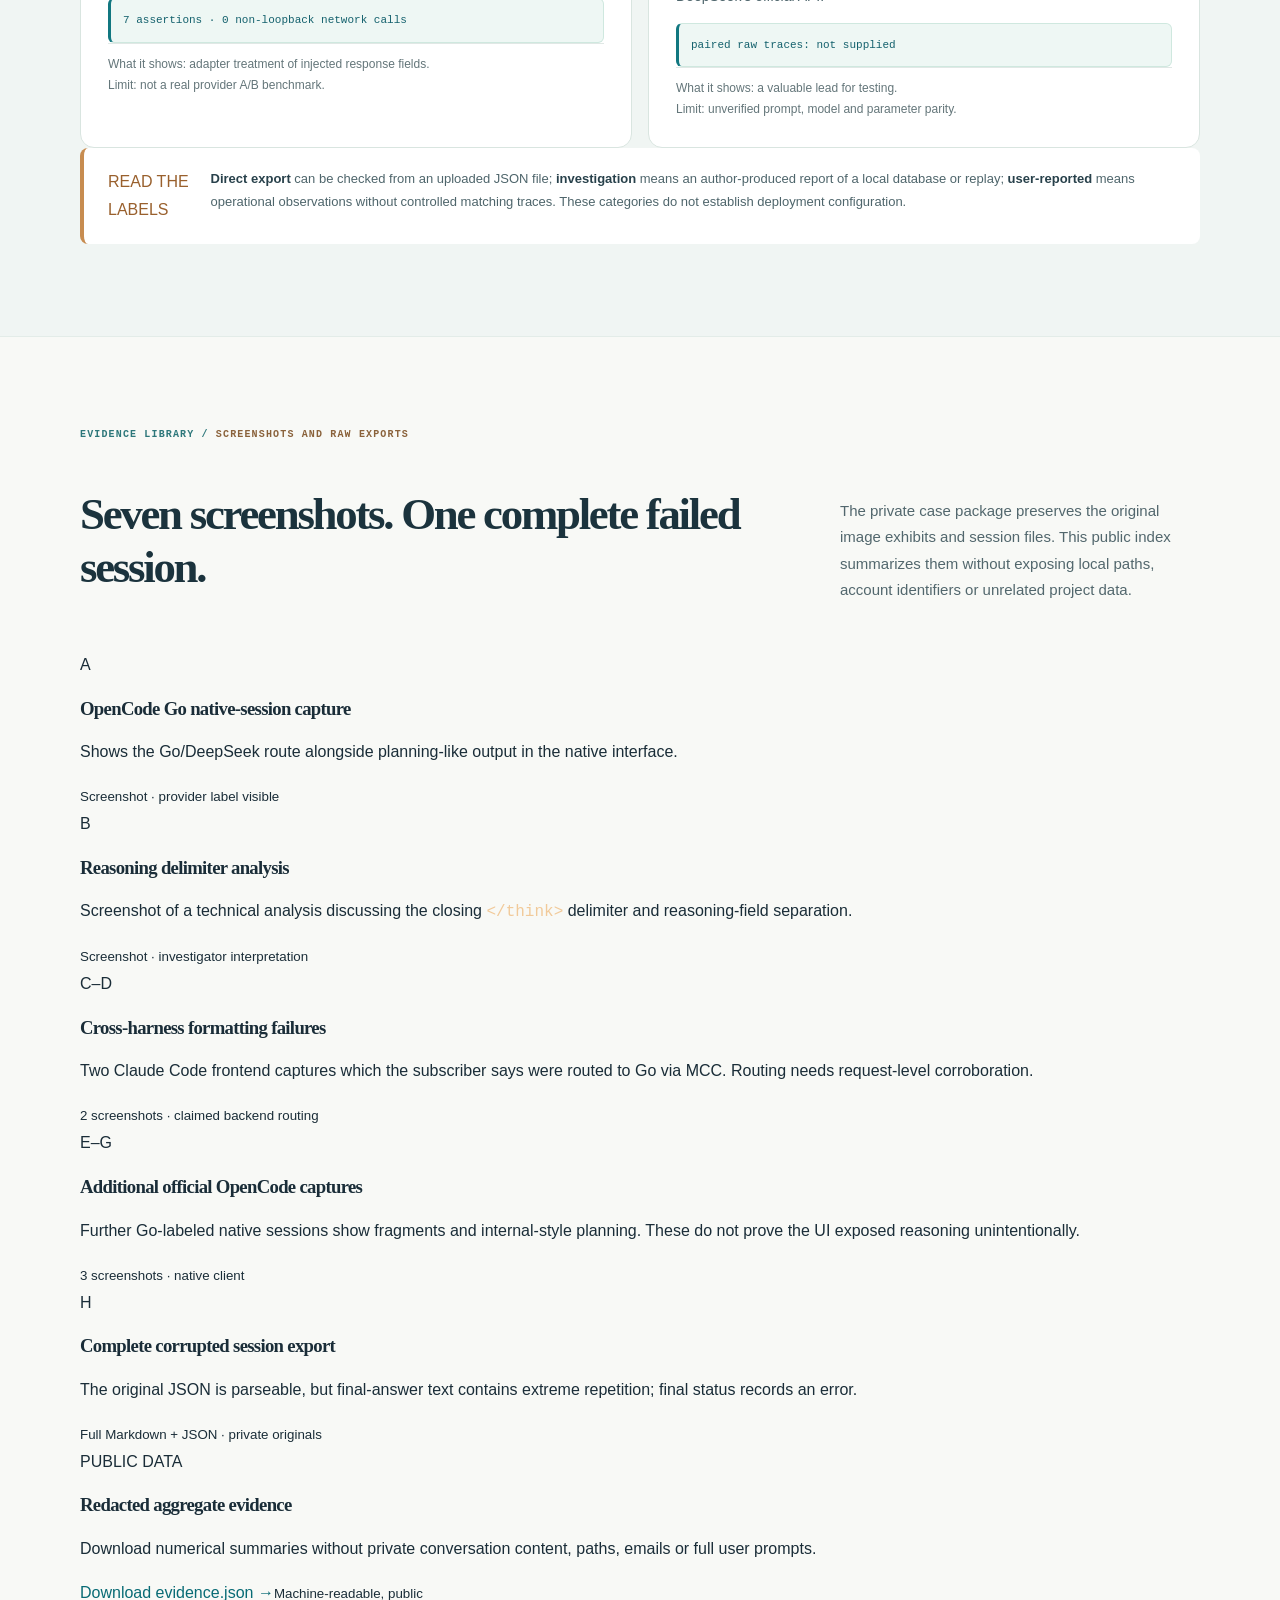
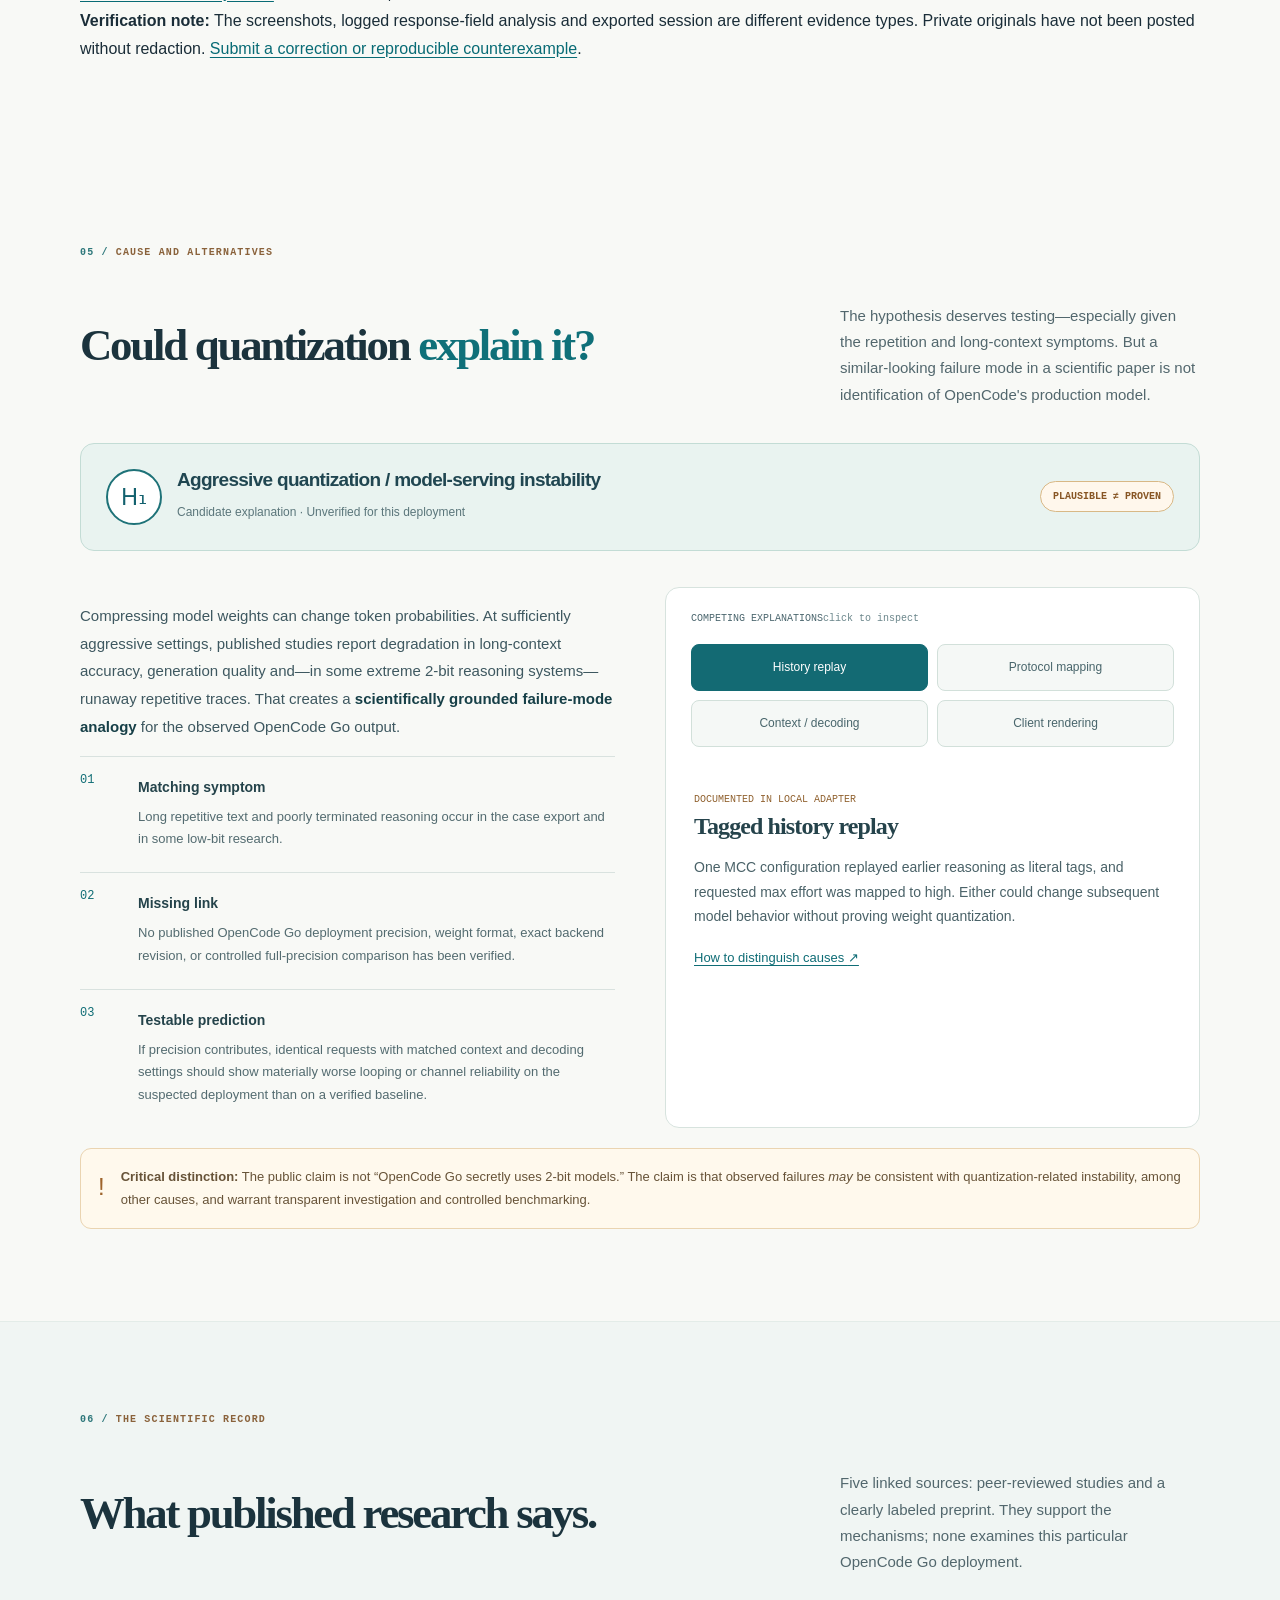
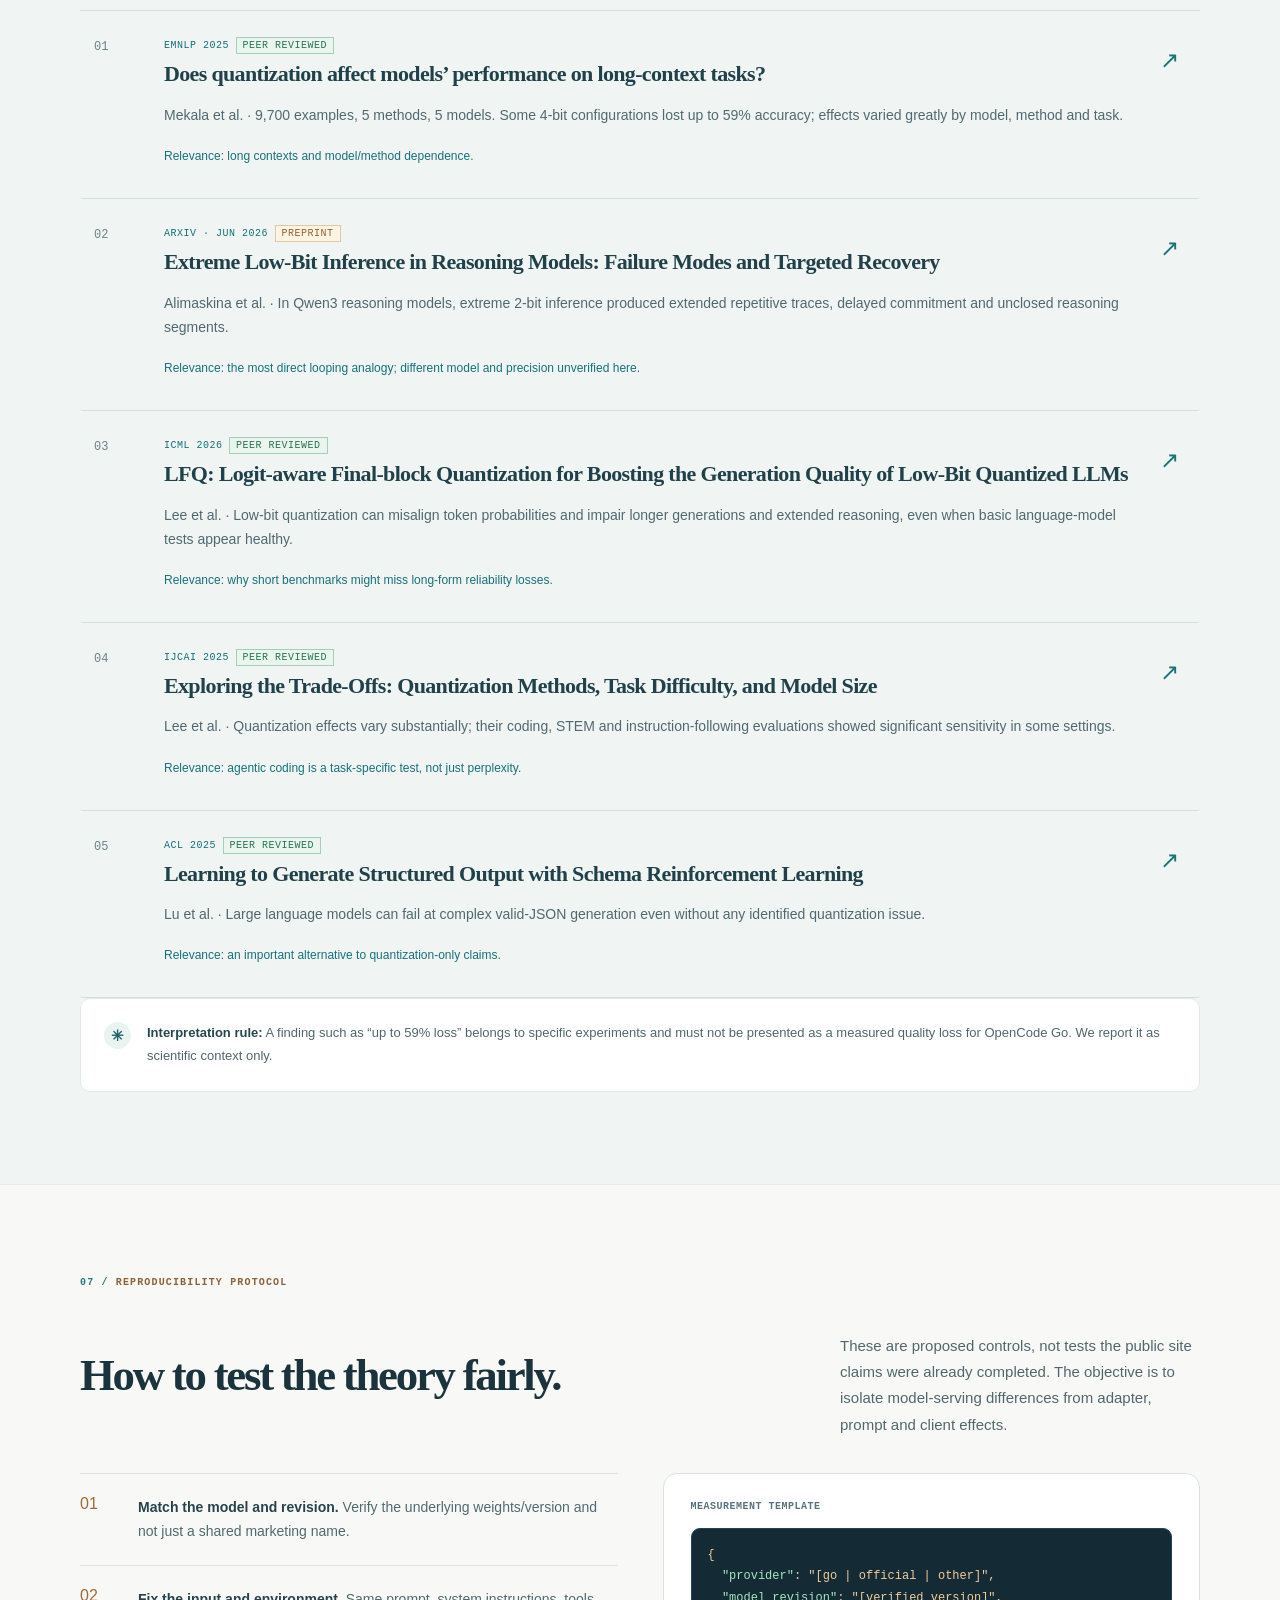
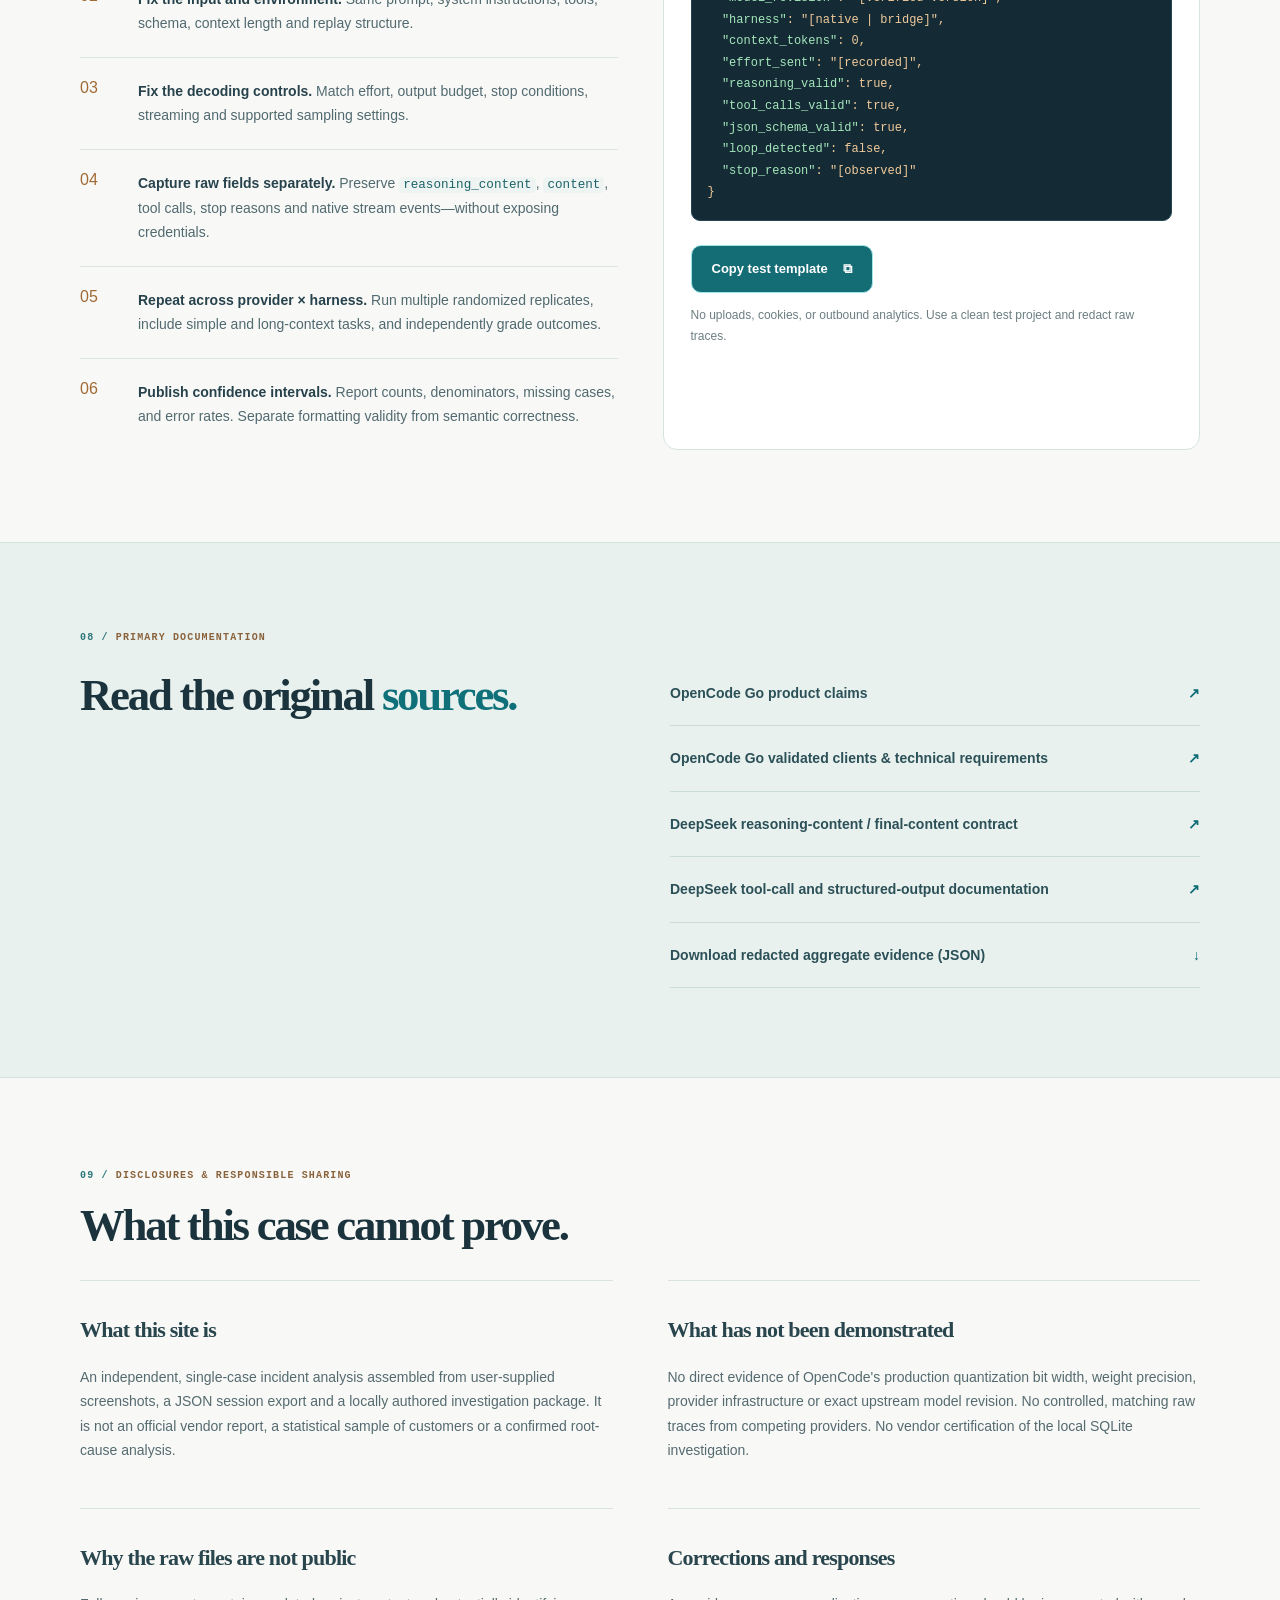
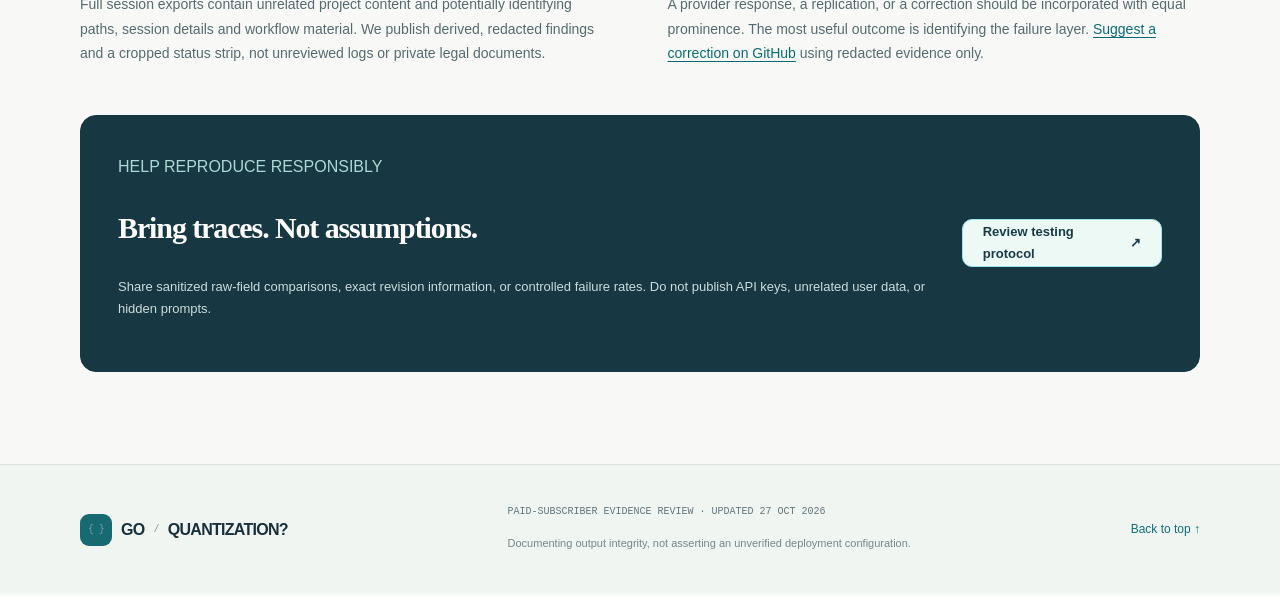
==== commit 2380d748: "Add paid subscriber chronology, quantization proof thresholds and Exhibit A–H catalog" ====
--- a/site/index.html
+++ b/site/index.html
@@ -46,19 +46,30 @@
     </section>
 
     <section class="section overview" id="overview" aria-labelledby="overview-title"><div class="container">
-<div class="section-intro overview-intro"><div class="kicker"><span>START HERE</span> / TWO-MINUTE BRIEFING</div><h2 id="overview-title">Three things to know.</h2><p>You don't need to know how language models work to understand this case. Start with the observable problems.</p></div>
+<div class="section-intro overview-intro"><div class="kicker"><span>START HERE</span> / TWO-MINUTE BRIEFING</div><h2 id="overview-title">The hypothesis—and what the evidence supports.</h2><p>Quantization reduces the memory and compute needed to serve AI models. Very aggressive reductions can harm generation quality. The question is whether this contributed to problems observed on a paid OpenCode Go route.</p></div>
+<div class="hypothesis-brief"><div class="brief-heading"><span class="brief-icon" aria-hidden="true">H₁</span><div><strong>Research hypothesis</strong><span>Reduced-precision inference may have contributed to failures in this paid OpenCode Go case.</span></div></div><div class="brief-columns"><div><span class="brief-mini-label">Why investigate?</span><p>Repeated output degeneration, unexpected reasoning delimiters and reports of better results from other providers resemble some failure modes studied in low-bit inference research.</p></div><div><span class="brief-mini-label">What would confirm it?</span><p>Verified deployment precision, model revision, and controlled same-prompt tests that isolate weight precision from client, context, tokenizer and decoding differences.</p></div></div><p class="brief-ethics"><strong>What is not proven:</strong> That OpenCode Go used quantized weights at all—or any specific 2-bit, 3-bit or 4-bit configuration. Symptom similarity does not identify the cause.</p></div>
 <div class="explain-grid">
-<article class="explain-card"><span class="explain-number">01</span><h3>Part of an answer appeared in the wrong field.</h3><p>An investigator's local records describe answer-like text arriving inside a <em>reasoning</em> field, while the normal answer field was empty.</p><a href="#evidence">Review the finding →</a></article>
-<article class="explain-card"><span class="explain-number">02</span><h3>One session repeated itself 1,782 times.</h3><p>A parseable JSON export contains 125,396 characters in a final text field, repeated phrasing, and an error at completion.</p><a href="#findings">View the numbers →</a></article>
-<article class="explain-card"><span class="explain-number">03</span><h3>Neither tells us the root cause.</h3><p>Quantization is one possibility. Context length, serving configuration, and client or adapter processing are other explanations to test.</p><a href="#hypothesis">Compare explanations →</a></article>
+<article class="explain-card"><span class="explain-number">01</span><h3>Observed symptoms</h3><p>An investigator's local records describe answer-like text arriving inside a <em>reasoning</em> field, while the normal answer field was empty.</p><a href="#evidence">Review the finding →</a></article>
+<article class="explain-card"><span class="explain-number">02</span><h3>Measured failure</h3><p>A parseable JSON export contains 125,396 characters in a final text field, repeated phrasing, and an error at completion.</p><a href="#findings">View the numbers →</a></article>
+<article class="explain-card"><span class="explain-number">03</span><h3>Missing deployment evidence</h3><p>No precision or weight format from the production backend has been verified. Context length, sampling, chat-template handling and the integration layer remain competing causes.</p><a href="#hypothesis">Compare explanations →</a></article>
 </div>
 <div class="field-guide"><div class="field-guide-copy"><span class="small-eyebrow">A SIMPLE EXPLANATION</span><h3>How can an answer go missing?</h3><p>A model may return separate fields for reasoning and the final answer. If answer text lands in the reasoning field, a client may have no ordinary final answer to show.</p><p class="field-guide-foot">Illustrative explanation only—not a captured server trace.</p></div>
 <div class="flow-diagram" role="img" aria-label="The model can return separate reasoning and final answer fields. If answer text is placed inside the reasoning field instead of final content, the client may not have a usable final answer.">
 <div class="flow-head">TWO DIFFERENT OUTPUT FIELDS</div><div class="flow-row"><div><span class="flow-badge">reasoning_content</span><strong>Reasoning</strong><small>Separate internal field</small></div><span class="flow-symbol" aria-hidden="true">≠</span><div><span class="flow-badge flow-badge-final">content</span><strong>Final answer</strong><small>Normal user-facing result</small></div></div><div class="flow-outcome"><span class="flow-alert" aria-hidden="true">!</span><span>When the fields get mixed up, the normal answer may be empty or unusable.</span></div>
 </div></div><div class="reading-key"><strong>Evidence labels mean:</strong><span class="key-item"><i class="key-direct" aria-hidden="true"></i> Direct export</span><span class="key-item"><i class="key-report" aria-hidden="true"></i> Local investigation</span><span class="key-item"><i class="key-hypothesis" aria-hidden="true"></i> User report or hypothesis</span></div>
 </div></section>
-    <section class="container section" id="findings">
-      <div class="section-intro"><div class="kicker"><span>01 /</span> KEY FINDINGS</div><h2>The numbers behind the incident.</h2><p>Some numbers are directly countable from the session export. Others come from an investigator’s local request-log analysis. We identify which is which.</p></div>
+    <section class="section case-study-section" id="case-study" aria-labelledby="case-study-heading"><div class="container">
+<div class="section-intro"><div class="kicker"><span>02 /</span> A PAID SUBSCRIBER'S CASE STUDY</div><h2 id="case-study-heading">The experience that started the investigation.</h2><p>One user paid for the OpenCode Go subscription and repeatedly encountered severe failures while using DeepSeek V4.1 Flash. This is an incident narrative, not a claim about every subscriber.</p></div>
+<div class="story-layout"><div class="story-timeline">
+<div class="story-step"><span class="story-index">01</span><div><span class="story-date">PAID SUBSCRIPTION</span><h3>Expected a capable coding assistant</h3><p>The subscriber purchased Go to use coding agents. Screenshots identify the selected native-client model route as <code>DeepSeek V4.1 Flash · OpenCode Go · max</code>.</p></div></div>
+<div class="story-step"><span class="story-index">02</span><div><span class="story-date">IN USE</span><h3>Repeatedly unusable-looking output</h3><p>Native OpenCode and an MCC-routed Claude Code interface displayed fragmented responses, planning-like content and unexpected tag behavior. A displayed “Thought” panel is not, by itself, proof of an unintended leak.</p></div></div>
+<div class="story-step"><span class="story-index">03</span><div><span class="story-date">20–27 OCT 2026</span><h3>Investigation of local request records</h3><p>A locally authored report described 42 Go request rows, including four of 24 reasoning responses with a stray closing tag. It separately documented MCC history-replay and reasoning-effort mapping problems.</p></div></div>
+<div class="story-step"><span class="story-index">04</span><div><span class="story-date">27 OCT 2026</span><h3>A failed session export</h3><p>The session JSON identifies the paid Go model route; its final text was 125,396 characters long, contained <strong>1,782 exact repetitions</strong> of one phrase, and ended with an error and interrupted outcome.</p></div></div>
+<div class="story-step"><span class="story-index">05</span><div><span class="story-date">PROVIDER COMPARISONS</span><h3>Reported differences worth testing</h3><p>The subscriber reports that comparable models behave better through CommandCode and DeepSeek's official API. Controlled, paired raw traces using verified identical model versions and settings have not been supplied publicly.</p></div></div>
+</div><aside class="story-summary"><span class="small-eyebrow">THE REAL QUESTION</span><h3>Was paid inference being delivered with reduced quality?</h3><p>The case concerns usable answers, output-channel integrity and service reliability. Whether quantization, provider serving settings, integration defects or long context explain the failures requires investigation.</p><div class="story-highlight"><strong>1,782×</strong><span>Repeated identical phrase in one failed exported session</span></div><p class="story-disclaimer">Single-account evidence cannot establish a Go-wide failure rate or hidden weight precision.</p><a class="button primary" href="#exhibits">Explore the exhibits →</a></aside></div>
+</div></section>
+<section class="container section" id="findings">
+      <div class="section-intro"><div class="kicker"><span>03 /</span> QUANTIFIED EVIDENCE</div><h2>The numbers behind the incident.</h2><p>Some numbers are directly countable from the session export. Others come from an investigator’s local request-log analysis. We identify which is which.</p></div>
       <div class="metrics">
         <article class="metric-card"><span class="metric-label">GO REQUEST RECORDS</span><div class="metric-val">42<span class="metric-trail">rows</span></div><p>41 attempts; one cancellation in the seven-day local investigation.</p><span class="tag">Investigator-reported</span></article>
         <article class="metric-card"><span class="metric-label">REASONING DELIMITER EVENTS</span><div class="metric-val">4<span class="metric-trail">/ 24</span></div><p><code>&lt;/think&gt;</code> found inside a recorded incoming <code>reasoning_content</code> field.</p><span class="tag">Investigator-reported</span></article>
@@ -76,7 +87,7 @@
     </section>
 
     <section class="section alt-section" id="evidence"><div class="container">
-      <div class="section-intro"><div class="kicker"><span>02 /</span> EVIDENCE REGISTER</div><h2>What the evidence shows.</h2><p>Each finding identifies its source and limitation. Filter the register to see which observations are directly countable and which require further verification.</p></div>
+      <div class="section-intro"><div class="kicker"><span>04 /</span> FORENSIC FINDINGS</div><h2>What the evidence shows.</h2><p>Each finding identifies its source and limitation. Filter the register to see which observations are directly countable and which require further verification.</p></div>
       <div class="filters"><div class="filter-label">FILTER BY EVIDENCE TYPE</div><div class="filter-chips" role="group" aria-label="Filter evidence"><button class="chip active" data-filter="all" aria-pressed="true">All <span>6</span></button><button class="chip" data-filter="direct" aria-pressed="false">Direct export</button><button class="chip" data-filter="report" aria-pressed="false">Local investigation</button><button class="chip" data-filter="user" aria-pressed="false">User report</button></div></div>
       <p class="filter-status" id="filter-status" role="status" aria-live="polite">Showing all 6 findings</p>
       <div class="evidence-grid" id="evidence-grid">
@@ -90,8 +101,18 @@
       <div class="methodology-note"><span>READ THE LABELS</span><p><strong>Direct export</strong> can be checked from an uploaded JSON file; <strong>investigation</strong> means an author-produced report of a local database or replay; <strong>user-reported</strong> means operational observations without controlled matching traces. These categories do not establish deployment configuration.</p></div>
     </div></section>
 
-    <section class="container section" id="hypothesis">
-      <div class="section-intro"><div class="kicker"><span>03 /</span> THE CAUSAL QUESTION</div><h2>Could quantization <span class="accent">explain it?</span></h2><p>The hypothesis deserves testing—especially given the repetition and long-context symptoms. But a similar-looking failure mode in a scientific paper is not identification of OpenCode's production model.</p></div>
+    <section class="section exhibits-section" id="exhibits" aria-labelledby="exhibit-title"><div class="container"><div class="section-intro"><div class="kicker"><span>EVIDENCE LIBRARY /</span> SCREENSHOTS AND RAW EXPORTS</div><h2 id="exhibit-title">Seven screenshots. One complete failed session.</h2><p>The private case package preserves the original image exhibits and session files. This public index summarizes them without exposing local paths, account identifiers or unrelated project data.</p></div>
+<div class="exhibit-layout">
+<article class="exhibit-tile"><span class="exhibit-id">A</span><h3>OpenCode Go native-session capture</h3><p>Shows the Go/DeepSeek route alongside planning-like output in the native interface.</p><small>Screenshot · provider label visible</small></article>
+<article class="exhibit-tile"><span class="exhibit-id">B</span><h3>Reasoning delimiter analysis</h3><p>Screenshot of a technical analysis discussing the closing <code>&lt;/think&gt;</code> delimiter and reasoning-field separation.</p><small>Screenshot · investigator interpretation</small></article>
+<article class="exhibit-tile"><span class="exhibit-id">C–D</span><h3>Cross-harness formatting failures</h3><p>Two Claude Code frontend captures which the subscriber says were routed to Go via MCC. Routing needs request-level corroboration.</p><small>2 screenshots · claimed backend routing</small></article>
+<article class="exhibit-tile"><span class="exhibit-id">E–G</span><h3>Additional official OpenCode captures</h3><p>Further Go-labeled native sessions show fragments and internal-style planning. These do not prove the UI exposed reasoning unintentionally.</p><small>3 screenshots · native client</small></article>
+<article class="exhibit-tile"><span class="exhibit-id">H</span><h3>Complete corrupted session export</h3><p>The original JSON is parseable, but final-answer text contains extreme repetition; final status records an error.</p><small>Full Markdown + JSON · private originals</small></article>
+<article class="exhibit-tile exhibit-tile-accent"><span class="exhibit-id">PUBLIC DATA</span><h3>Redacted aggregate evidence</h3><p>Download numerical summaries without private conversation content, paths, emails or full user prompts.</p><a href="data/evidence.json" download>Download evidence.json →</a><small>Machine-readable, public</small></article>
+</div><div class="exhibit-disclaimer"><strong>Verification note:</strong> The screenshots, logged response-field analysis and exported session are different evidence types. Private originals have not been posted without redaction. <a href="https://github.com/noonenobody121/opencode-go-output-integrity/issues" target="_blank" rel="noopener noreferrer">Submit a correction or reproducible counterexample</a>.</div>
+</div></section>
+<section class="container section" id="hypothesis">
+      <div class="section-intro"><div class="kicker"><span>05 /</span> CAUSE AND ALTERNATIVES</div><h2>Could quantization <span class="accent">explain it?</span></h2><p>The hypothesis deserves testing—especially given the repetition and long-context symptoms. But a similar-looking failure mode in a scientific paper is not identification of OpenCode's production model.</p></div>
       <div class="hypothesis-heading"><div class="hypothesis-title"><div class="ring-icon">H₁</div><div><h3>Aggressive quantization / model-serving instability</h3><span>Candidate explanation · Unverified for this deployment</span></div></div><span class="hypo-verdict">PLAUSIBLE ≠ PROVEN</span></div>
       <div class="hypothesis-columns"><div class="hypo-main"><p>Compressing model weights can change token probabilities. At sufficiently aggressive settings, published studies report degradation in long-context accuracy, generation quality and—in some extreme 2-bit reasoning systems—runaway repetitive traces. That creates a <strong>scientifically grounded failure-mode analogy</strong> for the observed OpenCode Go output.</p><div class="argument-steps"><div><span class="step-number">01</span><div><strong>Matching symptom</strong><p>Long repetitive text and poorly terminated reasoning occur in the case export and in some low-bit research.</p></div></div><div><span class="step-number">02</span><div><strong>Missing link</strong><p>No published OpenCode Go deployment precision, weight format, exact backend revision, or controlled full-precision comparison has been verified.</p></div></div><div><span class="step-number">03</span><div><strong>Testable prediction</strong><p>If precision contributes, identical requests with matched context and decoding settings should show materially worse looping or channel reliability on the suspected deployment than on a verified baseline.</p></div></div></div></div>
       <aside class="alternative-box"><div class="alt-top"><span>COMPETING EXPLANATIONS</span><span class="alt-small">click to inspect</span></div><div class="hypo-tabs" role="tablist" aria-label="Alternative explanations"><button class="hypo-tab active" role="tab" aria-selected="true" data-hypo="history">History replay</button><button class="hypo-tab" role="tab" aria-selected="false" data-hypo="protocol">Protocol mapping</button><button class="hypo-tab" role="tab" aria-selected="false" data-hypo="context">Context / decoding</button><button class="hypo-tab" role="tab" aria-selected="false" data-hypo="ui">Client rendering</button></div><div id="hypo-panel" role="tabpanel" aria-live="polite"><div class="alt-rating">DOCUMENTED IN LOCAL ADAPTER</div><h4>Tagged history replay</h4><p>One MCC configuration replayed earlier reasoning as literal tags, and requested max effort was mapped to high. Either could change subsequent model behavior without proving weight quantization.</p><a href="#reproduce">How to distinguish causes <span aria-hidden="true">↗</span></a></div></aside></div>
@@ -99,7 +120,7 @@
     </section>
 
     <section class="section alt-section" id="research"><div class="container">
-      <div class="section-intro"><div class="kicker"><span>04 /</span> THE SCIENTIFIC RECORD</div><h2>What published research says.</h2><p>Five linked sources: peer-reviewed studies and a clearly labeled preprint. They support the mechanisms; none examines this particular OpenCode Go deployment.</p></div>
+      <div class="section-intro"><div class="kicker"><span>06 /</span> THE SCIENTIFIC RECORD</div><h2>What published research says.</h2><p>Five linked sources: peer-reviewed studies and a clearly labeled preprint. They support the mechanisms; none examines this particular OpenCode Go deployment.</p></div>
       <div class="research-list">
         <a class="paper" target="_blank" rel="noopener noreferrer" href="https://aclanthology.org/2025.emnlp-main.479/"><span class="paper-number">01</span><div><div class="paper-top">EMNLP 2025 <span class="peer">PEER REVIEWED</span></div><h3>Does quantization affect models’ performance on long-context tasks?</h3><p>Mekala et al. · 9,700 examples, 5 methods, 5 models. Some 4-bit configurations lost up to 59% accuracy; effects varied greatly by model, method and task.</p><span class="paper-why">Relevance: long contexts and model/method dependence.</span></div><span class="paper-arrow">↗</span></a>
         <a class="paper" target="_blank" rel="noopener noreferrer" href="https://arxiv.org/abs/2606.02011"><span class="paper-number">02</span><div><div class="paper-top">ARXIV · JUN 2026 <span class="preprint">PREPRINT</span></div><h3>Extreme Low-Bit Inference in Reasoning Models: Failure Modes and Targeted Recovery</h3><p>Alimaskina et al. · In Qwen3 reasoning models, extreme 2-bit inference produced extended repetitive traces, delayed commitment and unclosed reasoning segments.</p><span class="paper-why">Relevance: the most direct looping analogy; different model and precision unverified here.</span></div><span class="paper-arrow">↗</span></a>
@@ -110,7 +131,7 @@
       <div class="citation-callout"><span class="asterisk">✳</span><p><strong>Interpretation rule:</strong> A finding such as “up to 59% loss” belongs to specific experiments and must not be presented as a measured quality loss for OpenCode Go. We report it as scientific context only.</p></div>
     </div></section>
 
-    <section class="container section" id="reproduce"><div class="section-intro"><div class="kicker"><span>05 /</span> REPRODUCIBILITY PROTOCOL</div><h2>How to test the theory fairly.</h2><p>These are proposed controls, not tests the public site claims were already completed. The objective is to isolate model-serving differences from adapter, prompt and client effects.</p></div>
+    <section class="container section" id="reproduce"><div class="section-intro"><div class="kicker"><span>07 /</span> REPRODUCIBILITY PROTOCOL</div><h2>How to test the theory fairly.</h2><p>These are proposed controls, not tests the public site claims were already completed. The objective is to isolate model-serving differences from adapter, prompt and client effects.</p></div>
       <div class="protocol-layout"><div class="protocol-checklist"><div><span>01</span><p><strong>Match the model and revision.</strong> Verify the underlying weights/version and not just a shared marketing name.</p></div><div><span>02</span><p><strong>Fix the input and environment.</strong> Same prompt, system instructions, tools, schema, context length and replay structure.</p></div><div><span>03</span><p><strong>Fix the decoding controls.</strong> Match effort, output budget, stop conditions, streaming and supported sampling settings.</p></div><div><span>04</span><p><strong>Capture raw fields separately.</strong> Preserve <code>reasoning_content</code>, <code>content</code>, tool calls, stop reasons and native stream events—without exposing credentials.</p></div><div><span>05</span><p><strong>Repeat across provider × harness.</strong> Run multiple randomized replicates, include simple and long-context tasks, and independently grade outcomes.</p></div><div><span>06</span><p><strong>Publish confidence intervals.</strong> Report counts, denominators, missing cases, and error rates. Separate formatting validity from semantic correctness.</p></div></div>
       <div class="protocol-panel"><div class="panel-overline">MEASUREMENT TEMPLATE</div><div class="protocol-code"><pre><code>{
   <span class="token-str">"provider"</span>: "[go | official | other]",
@@ -126,9 +147,9 @@
 }</code></pre></div><button class="button copy-button" id="copy-template">Copy test template <span aria-hidden="true">⧉</span></button><div class="template-note">No uploads, cookies, or outbound analytics. Use a clean test project and redact raw traces.</div></div></div>
     </section>
 
-    <section class="section source-section" id="sources"><div class="container"><div class="kicker"><span>06 /</span> PRIMARY DOCUMENTATION</div><div class="sources-split"><h2>Read the original <span class="accent">sources.</span></h2><div class="source-links"><a href="https://opencode.ai/go/" rel="noopener noreferrer" target="_blank"><span>OpenCode Go product claims</span><span>↗</span></a><a href="https://docs.opencode.ai/docs/go/" rel="noopener noreferrer" target="_blank"><span>OpenCode Go validated clients & technical requirements</span><span>↗</span></a><a href="https://api-docs.deepseek.com/guides/thinking_mode/" rel="noopener noreferrer" target="_blank"><span>DeepSeek reasoning-content / final-content contract</span><span>↗</span></a><a href="https://api-docs.deepseek.com/guides/tool_calls/" rel="noopener noreferrer" target="_blank"><span>DeepSeek tool-call and structured-output documentation</span><span>↗</span></a><a href="data/evidence.json" download><span>Download redacted aggregate evidence (JSON)</span><span>↓</span></a></div></div></div></section>
+    <section class="section source-section" id="sources"><div class="container"><div class="kicker"><span>08 /</span> PRIMARY DOCUMENTATION</div><div class="sources-split"><h2>Read the original <span class="accent">sources.</span></h2><div class="source-links"><a href="https://opencode.ai/go/" rel="noopener noreferrer" target="_blank"><span>OpenCode Go product claims</span><span>↗</span></a><a href="https://docs.opencode.ai/docs/go/" rel="noopener noreferrer" target="_blank"><span>OpenCode Go validated clients & technical requirements</span><span>↗</span></a><a href="https://api-docs.deepseek.com/guides/thinking_mode/" rel="noopener noreferrer" target="_blank"><span>DeepSeek reasoning-content / final-content contract</span><span>↗</span></a><a href="https://api-docs.deepseek.com/guides/tool_calls/" rel="noopener noreferrer" target="_blank"><span>DeepSeek tool-call and structured-output documentation</span><span>↗</span></a><a href="data/evidence.json" download><span>Download redacted aggregate evidence (JSON)</span><span>↓</span></a></div></div></div></section>
 
-    <section class="container section disclosure-section" id="disclosures"><div class="kicker"><span>07 /</span> DISCLOSURES & RESPONSIBLE SHARING</div><h2>What this case cannot prove.</h2><div class="disclosures"><div><h3>What this site is</h3><p>An independent, single-case incident analysis assembled from user-supplied screenshots, a JSON session export and a locally authored investigation package. It is not an official vendor report, a statistical sample of customers or a confirmed root-cause analysis.</p></div><div><h3>What has not been demonstrated</h3><p>No direct evidence of OpenCode's production quantization bit width, weight precision, provider infrastructure or exact upstream model revision. No controlled, matching raw traces from competing providers. No vendor certification of the local SQLite investigation.</p></div><div><h3>Why the raw files are not public</h3><p>Full session exports contain unrelated project content and potentially identifying paths, session details and workflow material. We publish derived, redacted findings and a cropped status strip, not unreviewed logs or private legal documents.</p></div><div><h3>Corrections and responses</h3><p>A provider response, a replication, or a correction should be incorporated with equal prominence. The most useful outcome is identifying the failure layer. <a href="https://github.com/noonenobody121/opencode-go-output-integrity/issues" target="_blank" rel="noopener noreferrer">Suggest a correction on GitHub</a> using redacted evidence only.</p></div></div><div class="footer-cta"><div><span>HELP REPRODUCE RESPONSIBLY</span><h3>Bring traces. Not assumptions.</h3><p>Share sanitized raw-field comparisons, exact revision information, or controlled failure rates. Do not publish API keys, unrelated user data, or hidden prompts.</p></div><a href="#reproduce" class="button primary">Review testing protocol <span aria-hidden="true">↗</span></a></div></section>
+    <section class="container section disclosure-section" id="disclosures"><div class="kicker"><span>09 /</span> DISCLOSURES & RESPONSIBLE SHARING</div><h2>What this case cannot prove.</h2><div class="disclosures"><div><h3>What this site is</h3><p>An independent, single-case incident analysis assembled from user-supplied screenshots, a JSON session export and a locally authored investigation package. It is not an official vendor report, a statistical sample of customers or a confirmed root-cause analysis.</p></div><div><h3>What has not been demonstrated</h3><p>No direct evidence of OpenCode's production quantization bit width, weight precision, provider infrastructure or exact upstream model revision. No controlled, matching raw traces from competing providers. No vendor certification of the local SQLite investigation.</p></div><div><h3>Why the raw files are not public</h3><p>Full session exports contain unrelated project content and potentially identifying paths, session details and workflow material. We publish derived, redacted findings and a cropped status strip, not unreviewed logs or private legal documents.</p></div><div><h3>Corrections and responses</h3><p>A provider response, a replication, or a correction should be incorporated with equal prominence. The most useful outcome is identifying the failure layer. <a href="https://github.com/noonenobody121/opencode-go-output-integrity/issues" target="_blank" rel="noopener noreferrer">Suggest a correction on GitHub</a> using redacted evidence only.</p></div></div><div class="footer-cta"><div><span>HELP REPRODUCE RESPONSIBLY</span><h3>Bring traces. Not assumptions.</h3><p>Share sanitized raw-field comparisons, exact revision information, or controlled failure rates. Do not publish API keys, unrelated user data, or hidden prompts.</p></div><a href="#reproduce" class="button primary">Review testing protocol <span aria-hidden="true">↗</span></a></div></section>
   </main>
   <footer class="footer"><div class="container footer-main"><a class="brand" href="#top"><span class="brand-icon">{ }</span>GO<span class="brand-outline">/</span>QUANTIZATION?</a><div><span>PAID-SUBSCRIBER EVIDENCE REVIEW · UPDATED 27 OCT 2026</span><p>Documenting output integrity, not asserting an unverified deployment configuration.</p></div><a class="backtop" href="#top">Back to top ↑</a></div></footer>
   <script src="script.js" defer></script>
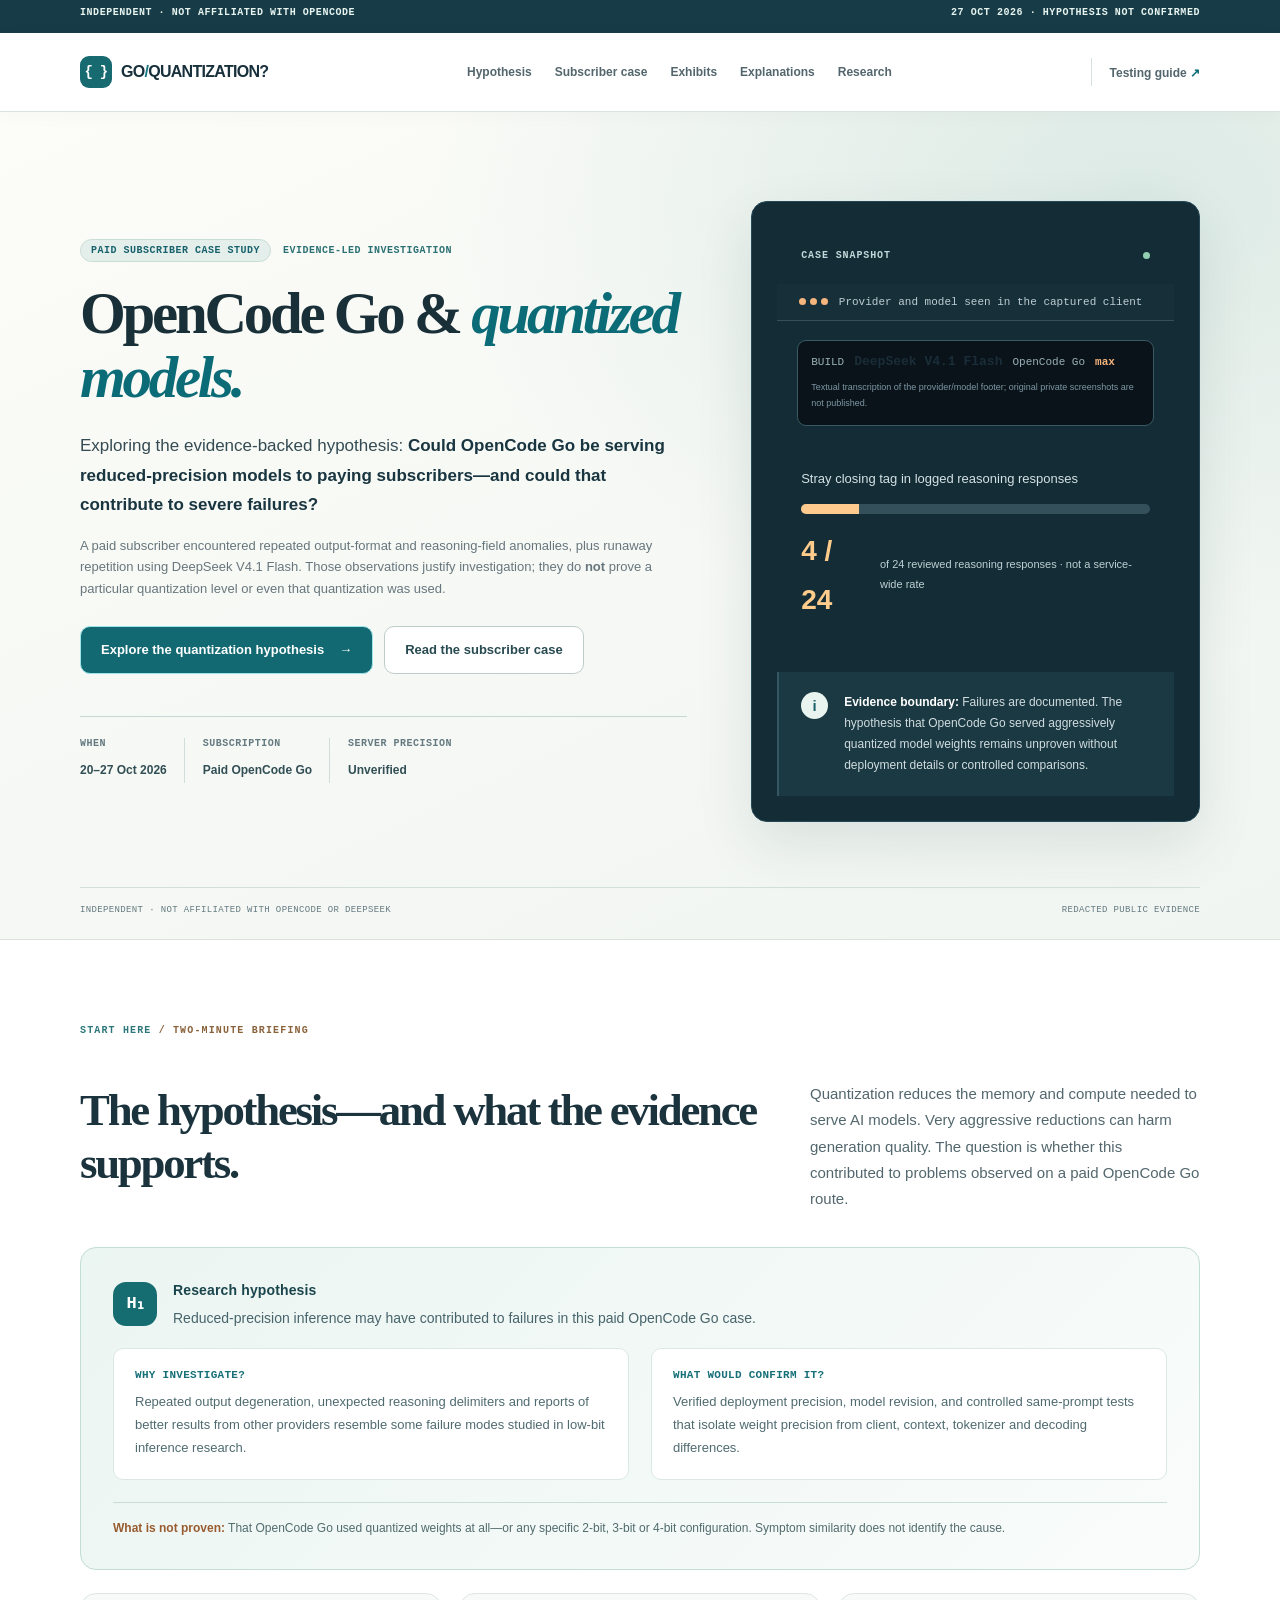
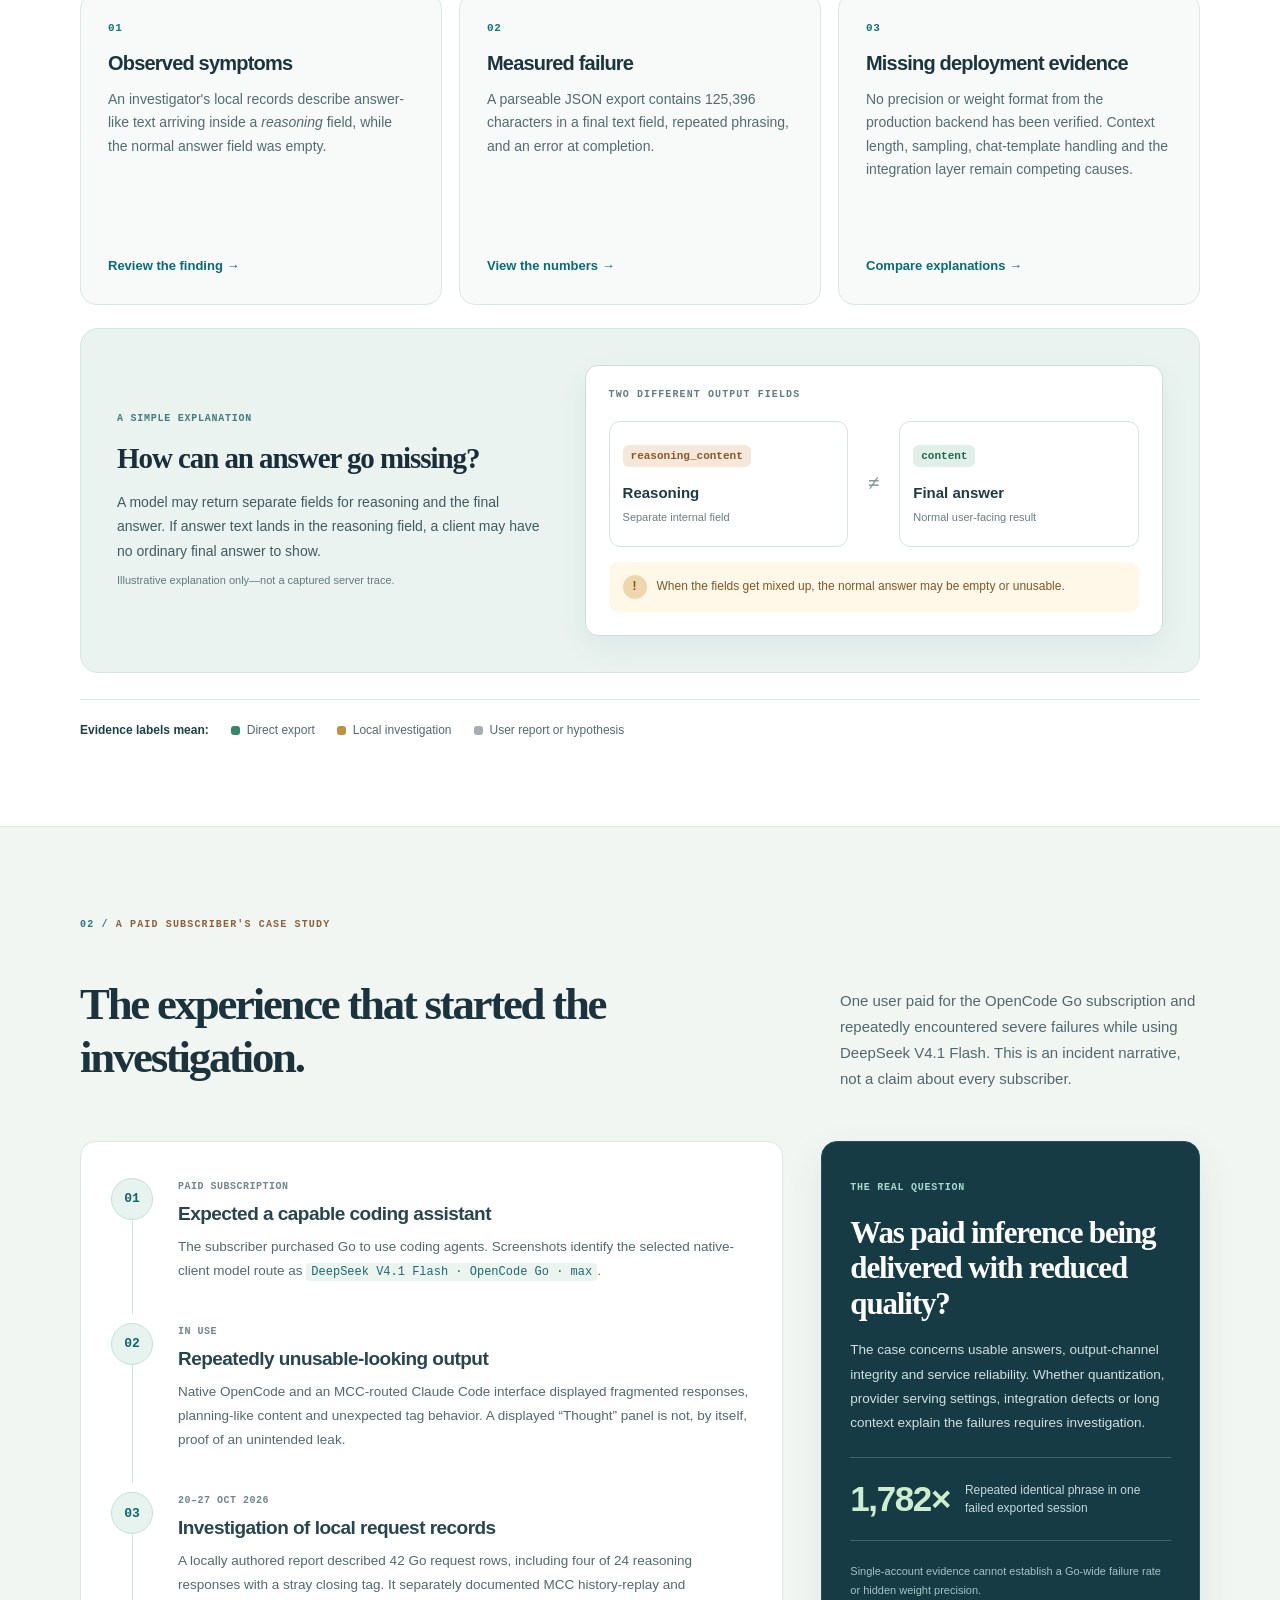
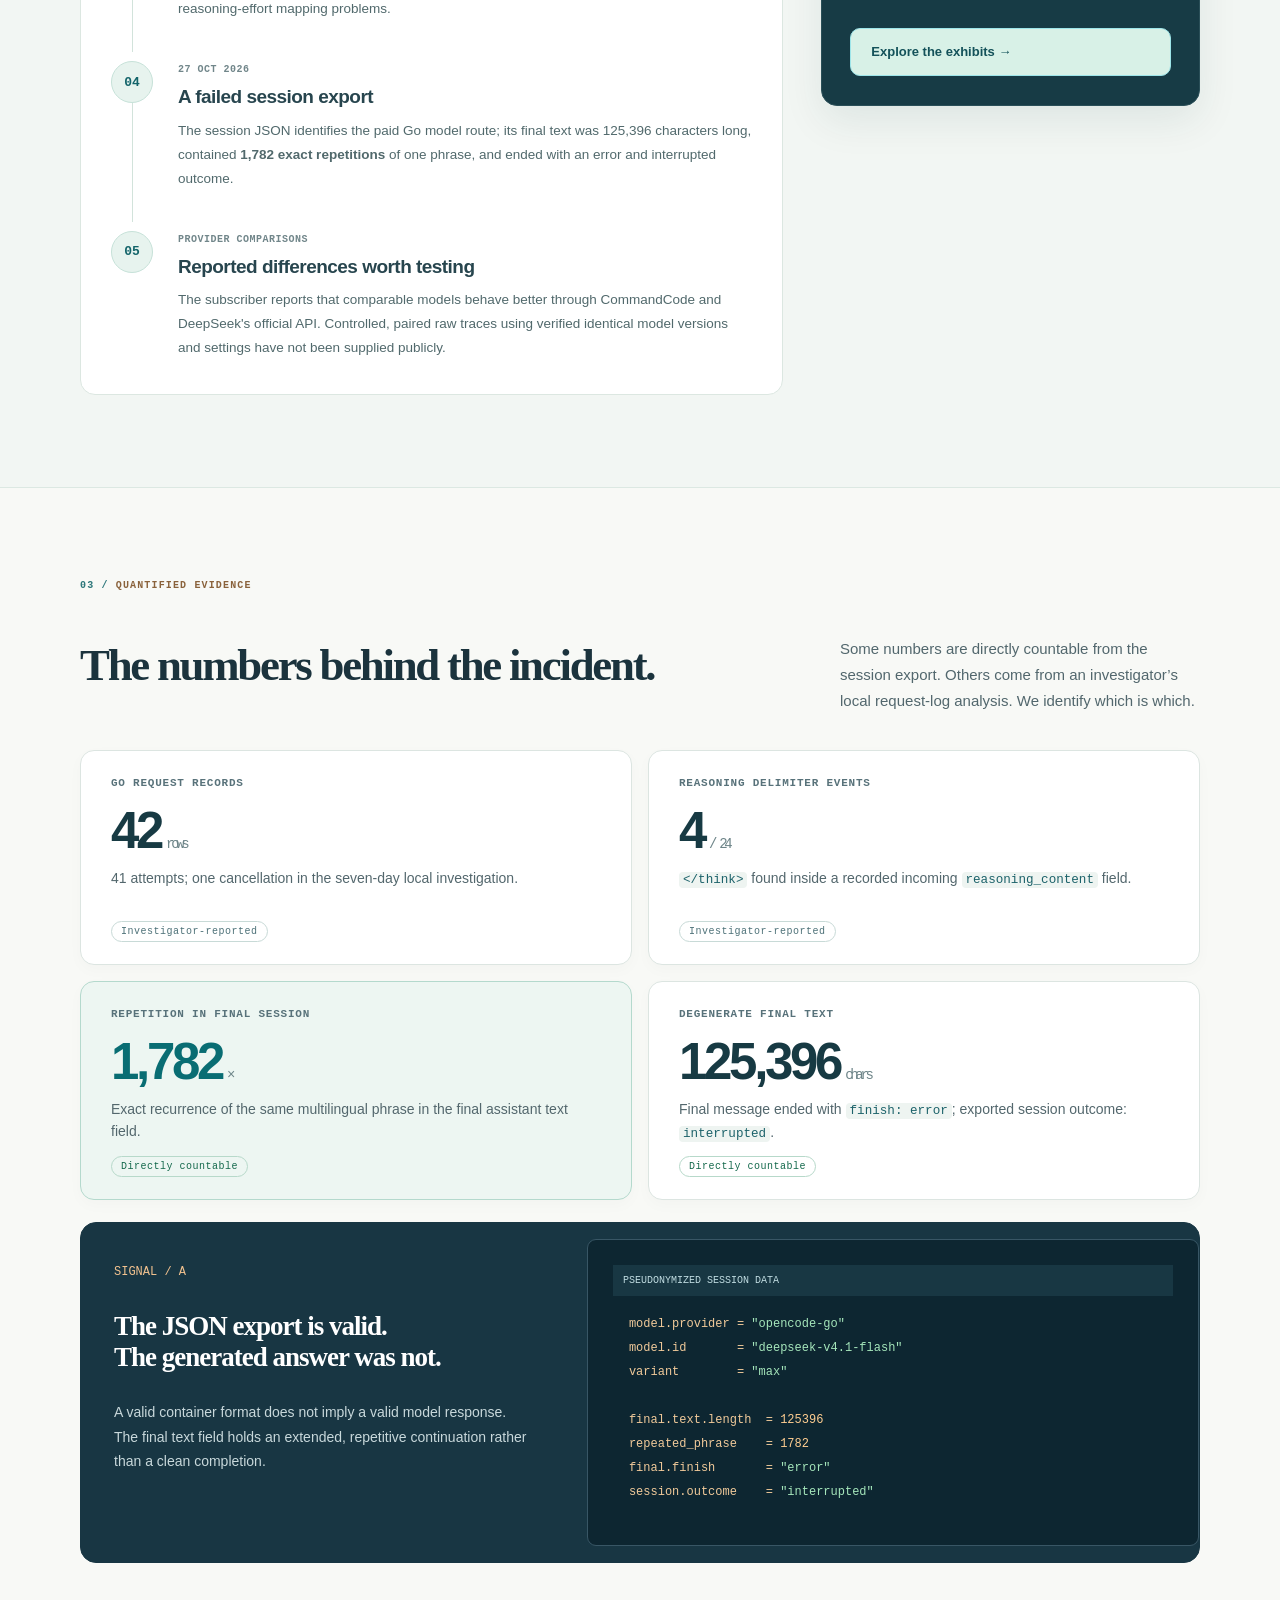
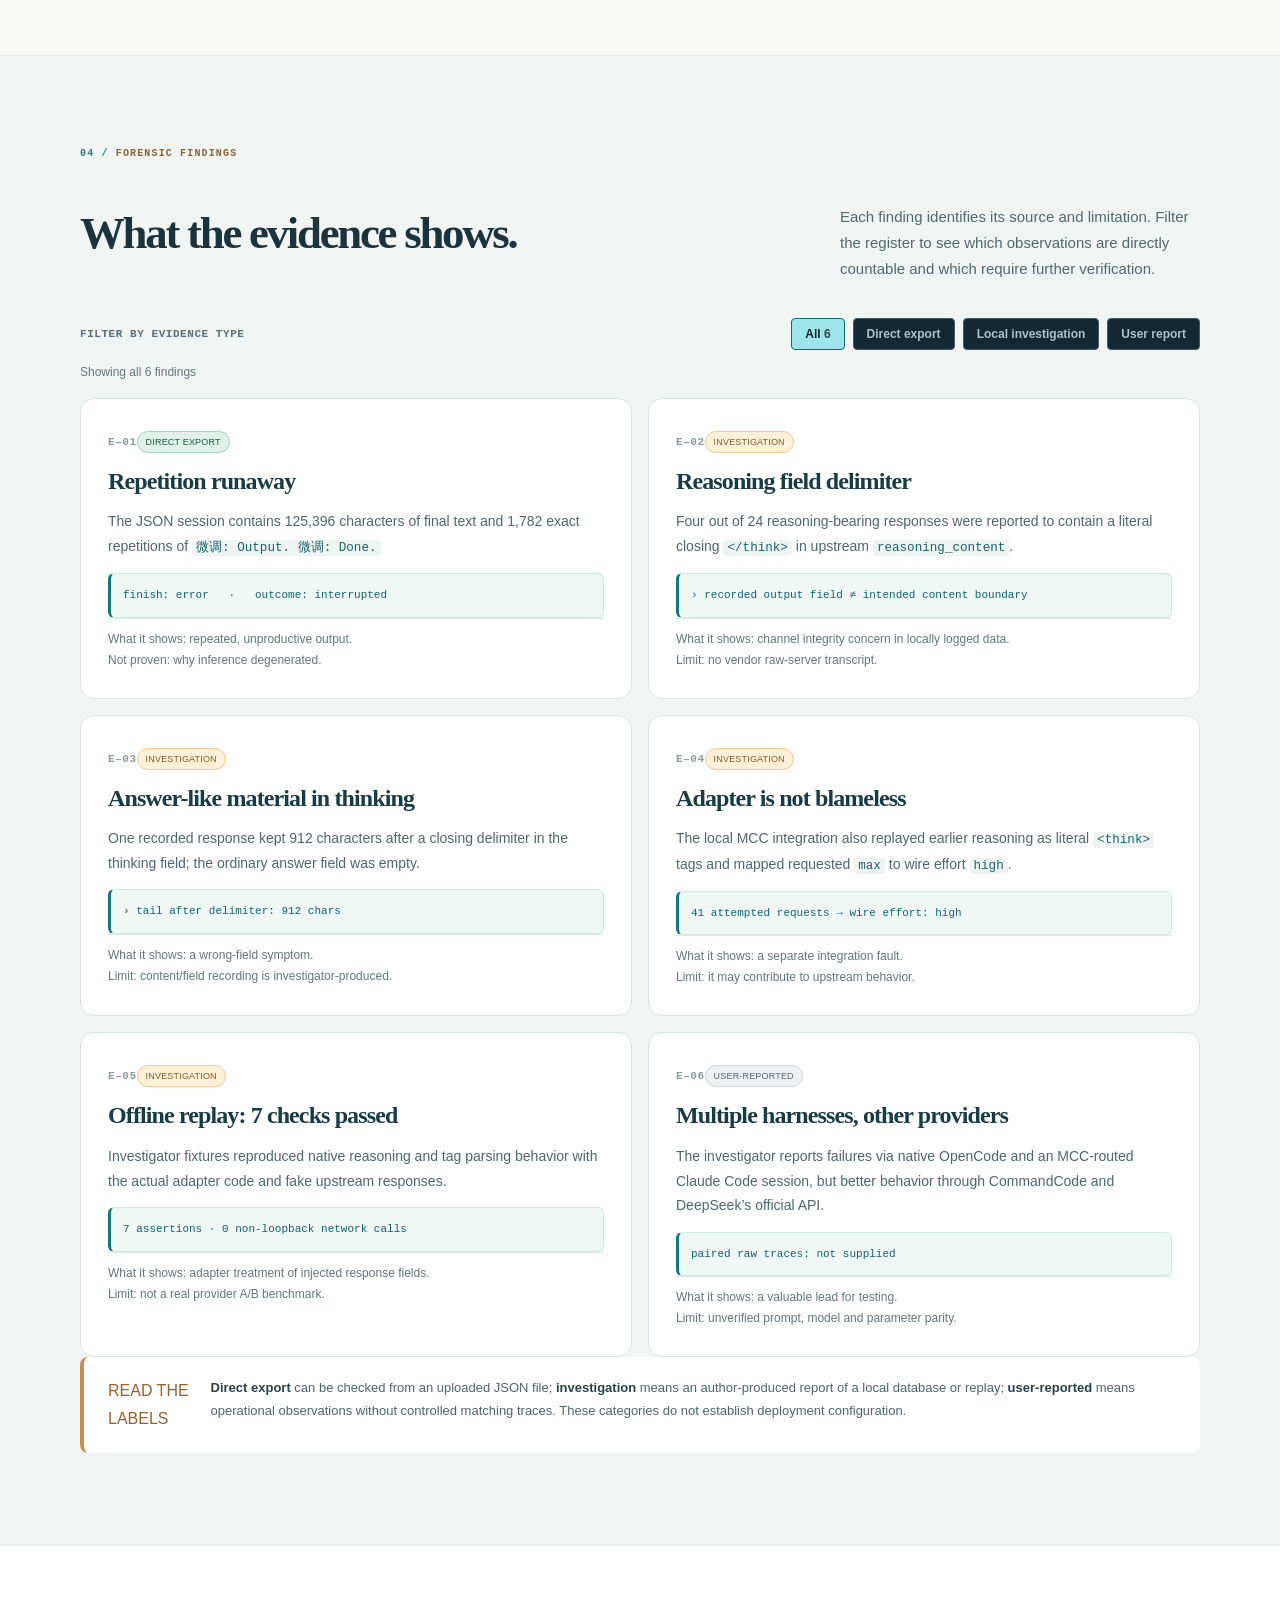
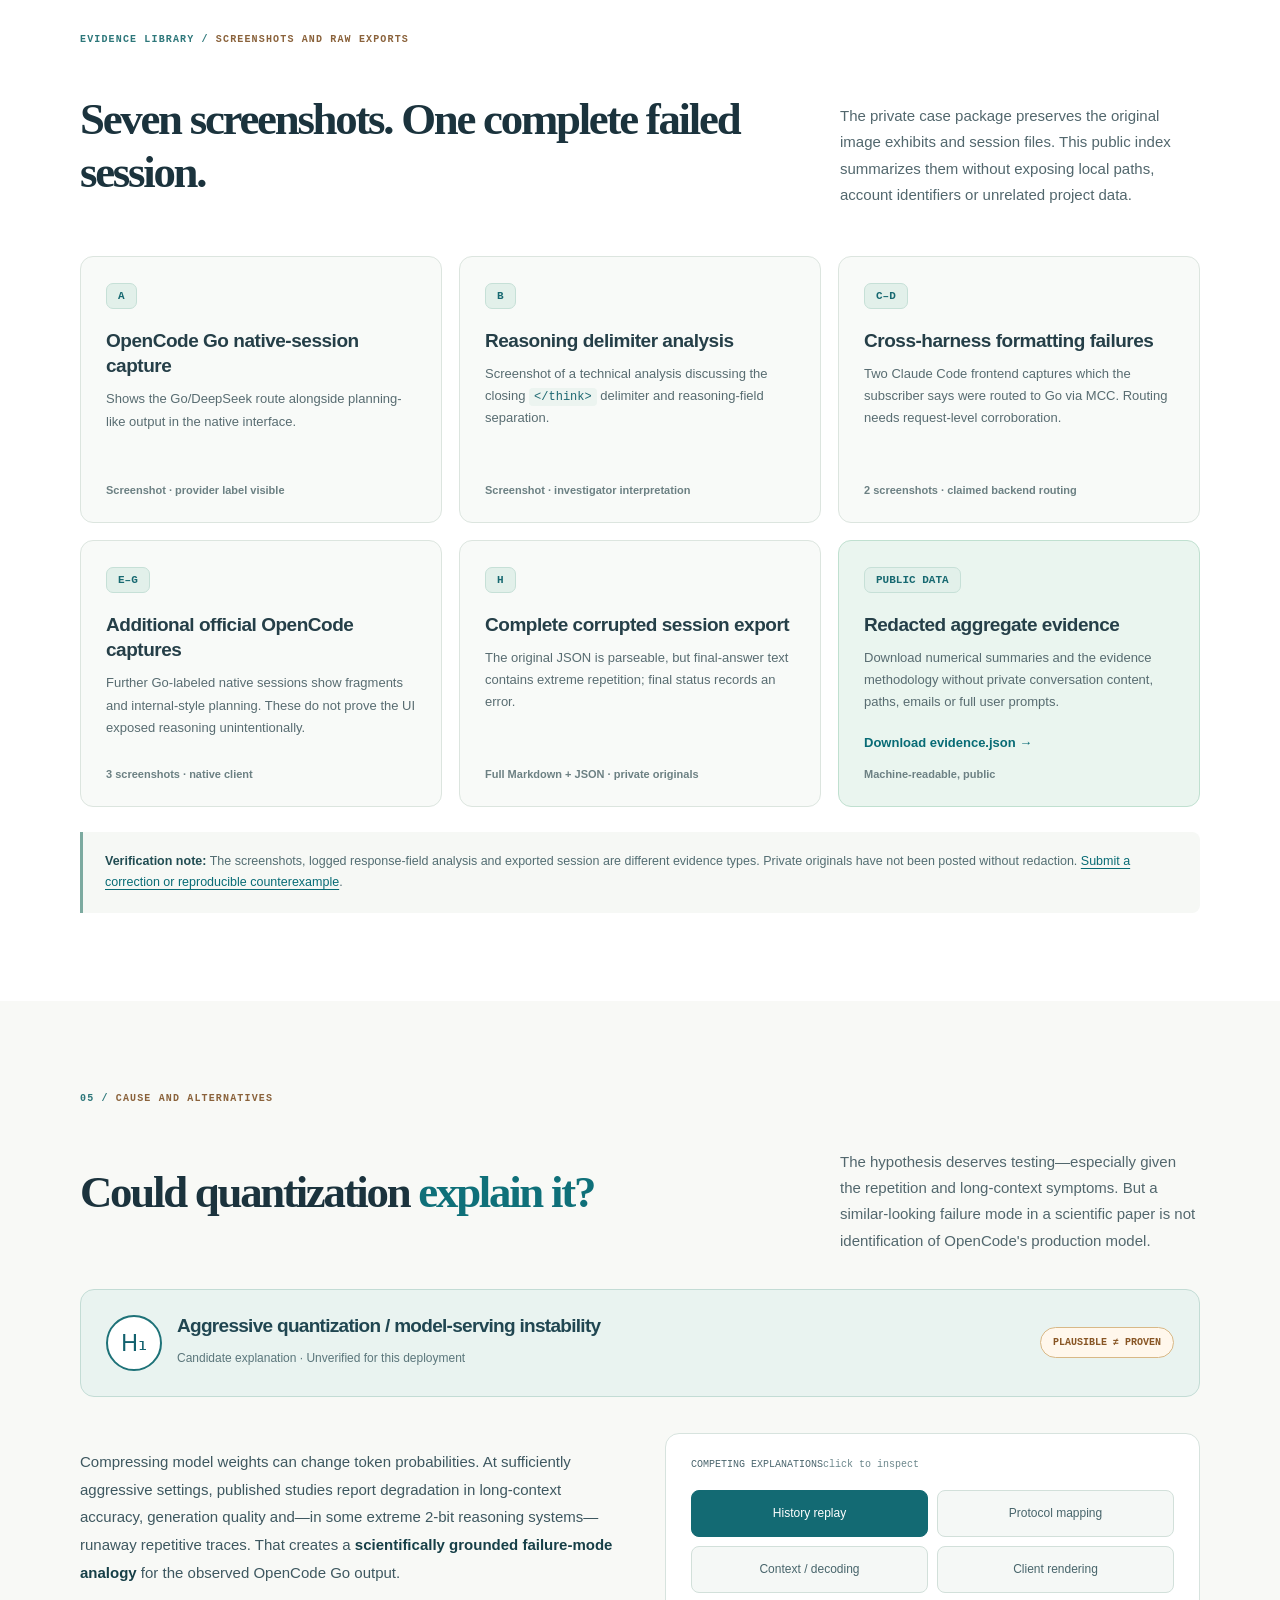
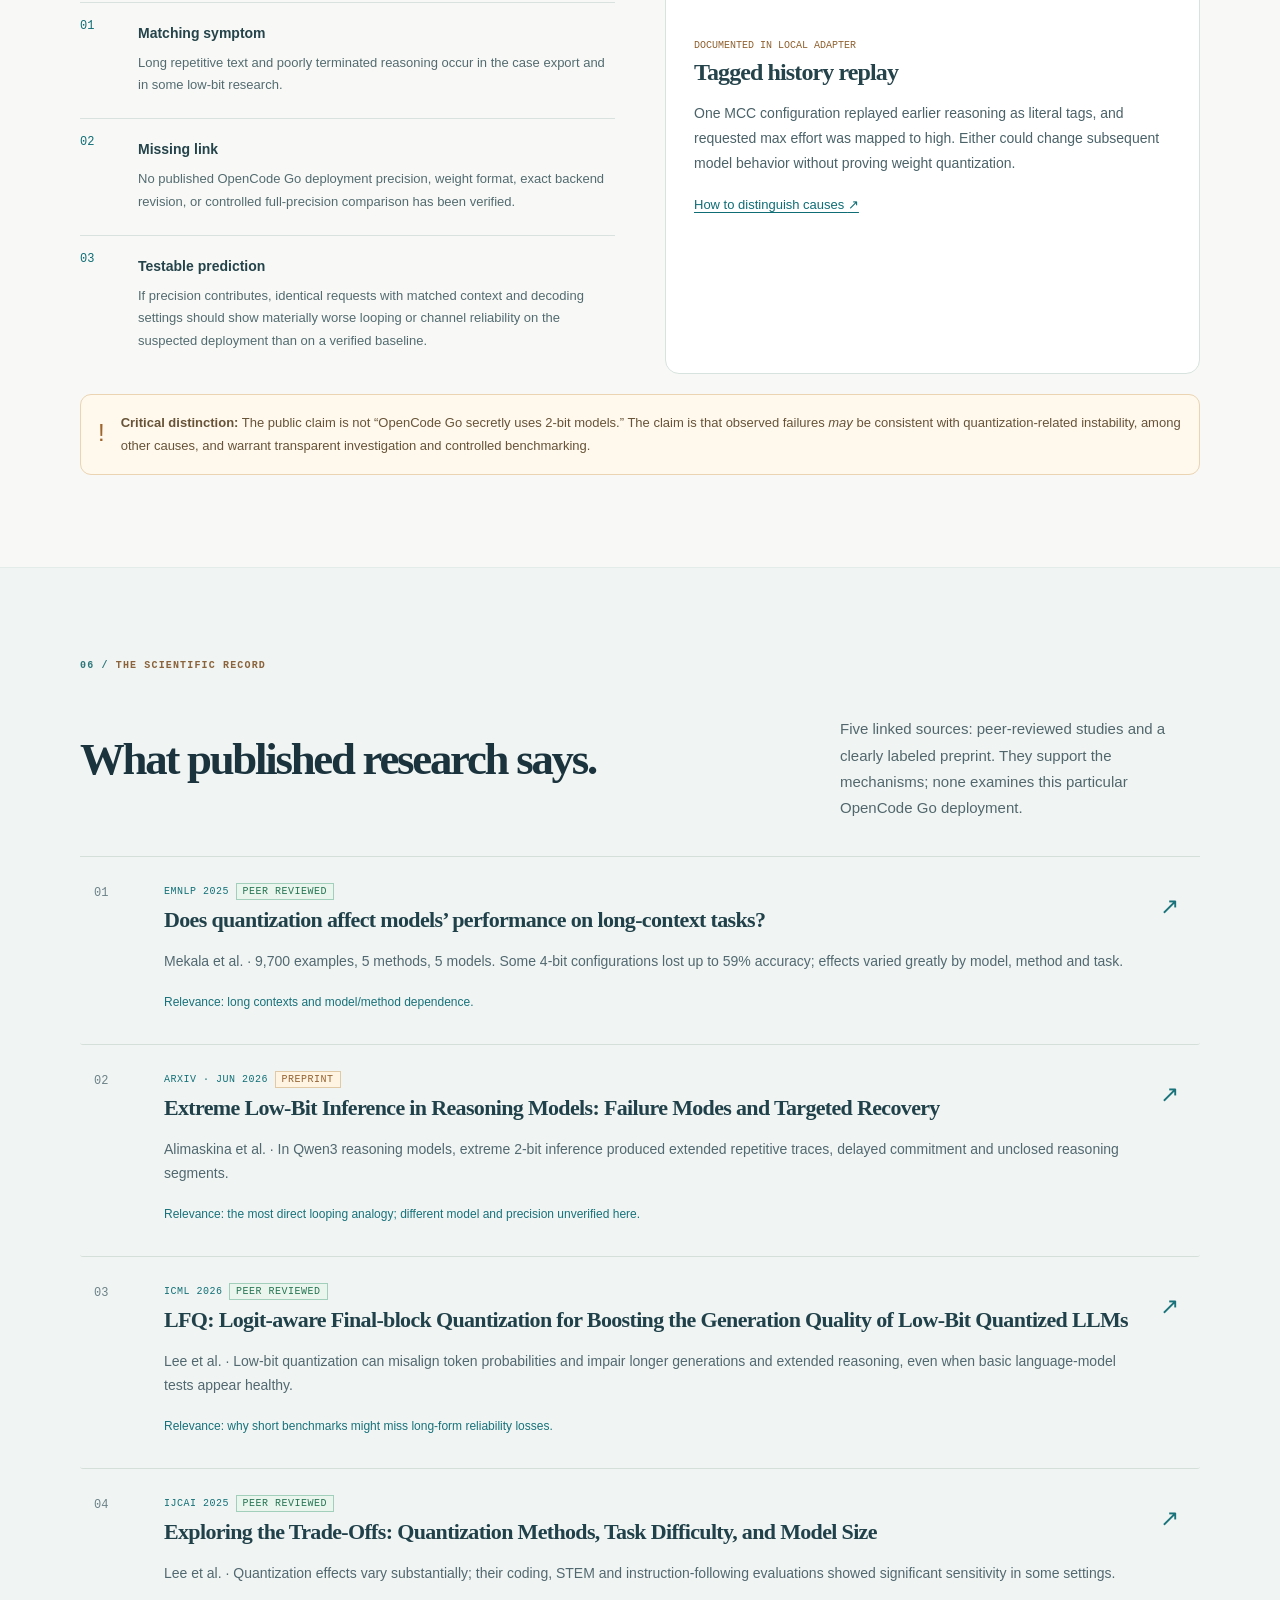
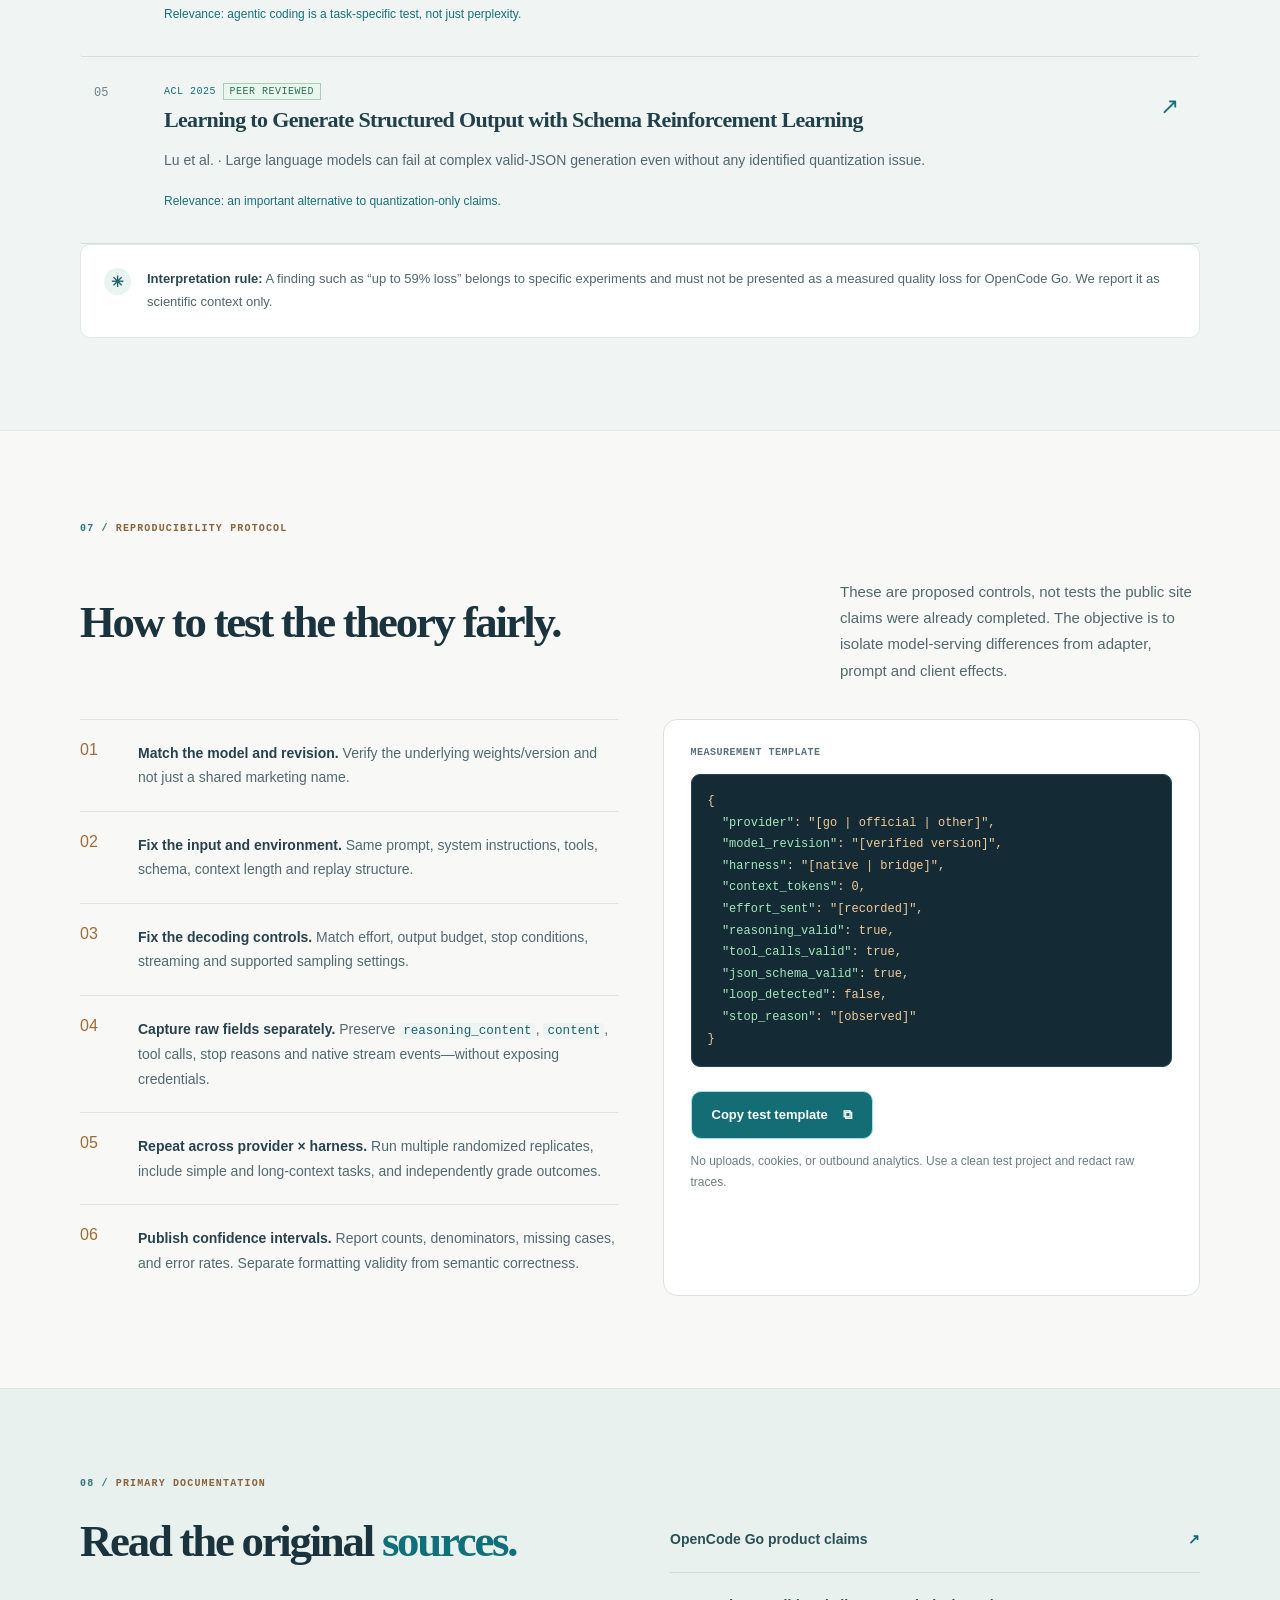
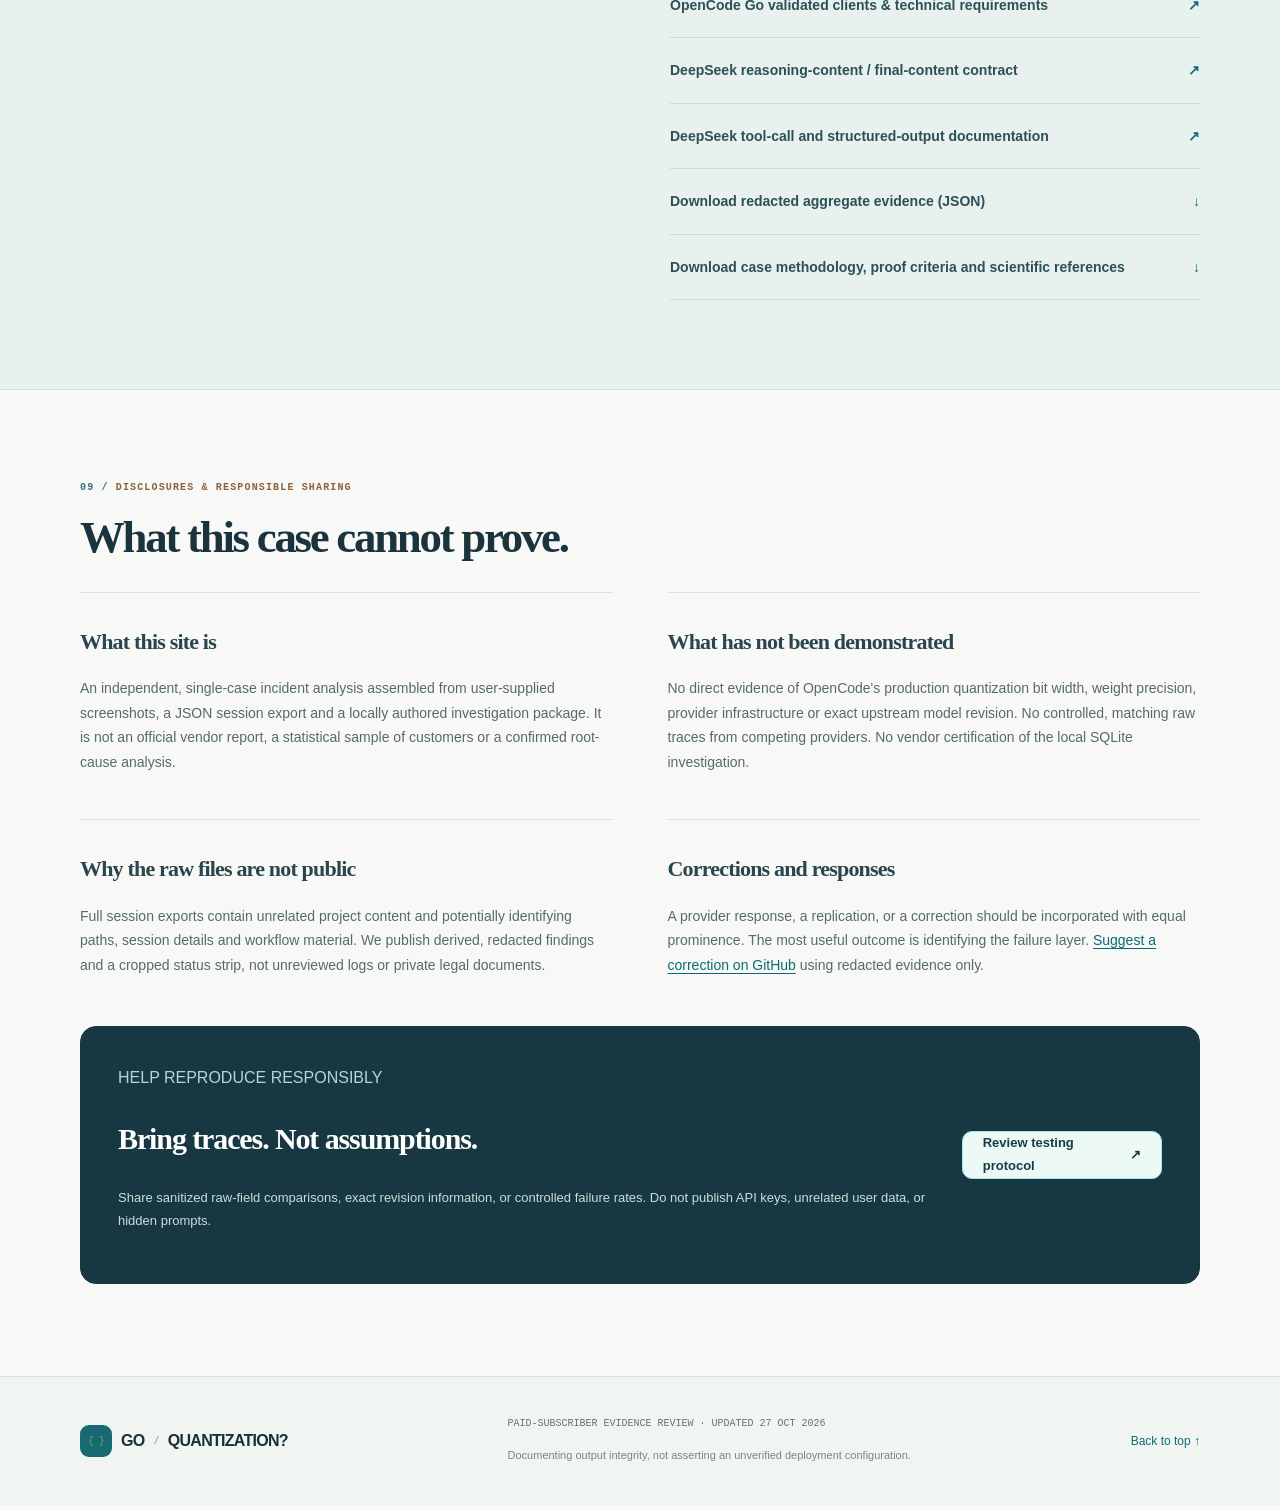
==== commit f6dc1ac8: "Connect public methodology and source guide to the evidence library" ====
--- a/site/index.html
+++ b/site/index.html
@@ -108,7 +108,7 @@
 <article class="exhibit-tile"><span class="exhibit-id">C–D</span><h3>Cross-harness formatting failures</h3><p>Two Claude Code frontend captures which the subscriber says were routed to Go via MCC. Routing needs request-level corroboration.</p><small>2 screenshots · claimed backend routing</small></article>
 <article class="exhibit-tile"><span class="exhibit-id">E–G</span><h3>Additional official OpenCode captures</h3><p>Further Go-labeled native sessions show fragments and internal-style planning. These do not prove the UI exposed reasoning unintentionally.</p><small>3 screenshots · native client</small></article>
 <article class="exhibit-tile"><span class="exhibit-id">H</span><h3>Complete corrupted session export</h3><p>The original JSON is parseable, but final-answer text contains extreme repetition; final status records an error.</p><small>Full Markdown + JSON · private originals</small></article>
-<article class="exhibit-tile exhibit-tile-accent"><span class="exhibit-id">PUBLIC DATA</span><h3>Redacted aggregate evidence</h3><p>Download numerical summaries without private conversation content, paths, emails or full user prompts.</p><a href="data/evidence.json" download>Download evidence.json →</a><small>Machine-readable, public</small></article>
+<article class="exhibit-tile exhibit-tile-accent"><span class="exhibit-id">PUBLIC DATA</span><h3>Redacted aggregate evidence</h3><p>Download numerical summaries and the evidence methodology without private conversation content, paths, emails or full user prompts.</p><a href="data/evidence.json" download>Download evidence.json →</a><small>Machine-readable, public</small></article>
 </div><div class="exhibit-disclaimer"><strong>Verification note:</strong> The screenshots, logged response-field analysis and exported session are different evidence types. Private originals have not been posted without redaction. <a href="https://github.com/noonenobody121/opencode-go-output-integrity/issues" target="_blank" rel="noopener noreferrer">Submit a correction or reproducible counterexample</a>.</div>
 </div></section>
 <section class="container section" id="hypothesis">
@@ -147,7 +147,7 @@
 }</code></pre></div><button class="button copy-button" id="copy-template">Copy test template <span aria-hidden="true">⧉</span></button><div class="template-note">No uploads, cookies, or outbound analytics. Use a clean test project and redact raw traces.</div></div></div>
     </section>
 
-    <section class="section source-section" id="sources"><div class="container"><div class="kicker"><span>08 /</span> PRIMARY DOCUMENTATION</div><div class="sources-split"><h2>Read the original <span class="accent">sources.</span></h2><div class="source-links"><a href="https://opencode.ai/go/" rel="noopener noreferrer" target="_blank"><span>OpenCode Go product claims</span><span>↗</span></a><a href="https://docs.opencode.ai/docs/go/" rel="noopener noreferrer" target="_blank"><span>OpenCode Go validated clients & technical requirements</span><span>↗</span></a><a href="https://api-docs.deepseek.com/guides/thinking_mode/" rel="noopener noreferrer" target="_blank"><span>DeepSeek reasoning-content / final-content contract</span><span>↗</span></a><a href="https://api-docs.deepseek.com/guides/tool_calls/" rel="noopener noreferrer" target="_blank"><span>DeepSeek tool-call and structured-output documentation</span><span>↗</span></a><a href="data/evidence.json" download><span>Download redacted aggregate evidence (JSON)</span><span>↓</span></a></div></div></div></section>
+    <section class="section source-section" id="sources"><div class="container"><div class="kicker"><span>08 /</span> PRIMARY DOCUMENTATION</div><div class="sources-split"><h2>Read the original <span class="accent">sources.</span></h2><div class="source-links"><a href="https://opencode.ai/go/" rel="noopener noreferrer" target="_blank"><span>OpenCode Go product claims</span><span>↗</span></a><a href="https://docs.opencode.ai/docs/go/" rel="noopener noreferrer" target="_blank"><span>OpenCode Go validated clients & technical requirements</span><span>↗</span></a><a href="https://api-docs.deepseek.com/guides/thinking_mode/" rel="noopener noreferrer" target="_blank"><span>DeepSeek reasoning-content / final-content contract</span><span>↗</span></a><a href="https://api-docs.deepseek.com/guides/tool_calls/" rel="noopener noreferrer" target="_blank"><span>DeepSeek tool-call and structured-output documentation</span><span>↗</span></a><a href="data/evidence.json" download><span>Download redacted aggregate evidence (JSON)</span><span>↓</span></a><a href="data/methodology.md" download><span>Download case methodology, proof criteria and scientific references</span><span>↓</span></a></div></div></div></section>
 
     <section class="container section disclosure-section" id="disclosures"><div class="kicker"><span>09 /</span> DISCLOSURES & RESPONSIBLE SHARING</div><h2>What this case cannot prove.</h2><div class="disclosures"><div><h3>What this site is</h3><p>An independent, single-case incident analysis assembled from user-supplied screenshots, a JSON session export and a locally authored investigation package. It is not an official vendor report, a statistical sample of customers or a confirmed root-cause analysis.</p></div><div><h3>What has not been demonstrated</h3><p>No direct evidence of OpenCode's production quantization bit width, weight precision, provider infrastructure or exact upstream model revision. No controlled, matching raw traces from competing providers. No vendor certification of the local SQLite investigation.</p></div><div><h3>Why the raw files are not public</h3><p>Full session exports contain unrelated project content and potentially identifying paths, session details and workflow material. We publish derived, redacted findings and a cropped status strip, not unreviewed logs or private legal documents.</p></div><div><h3>Corrections and responses</h3><p>A provider response, a replication, or a correction should be incorporated with equal prominence. The most useful outcome is identifying the failure layer. <a href="https://github.com/noonenobody121/opencode-go-output-integrity/issues" target="_blank" rel="noopener noreferrer">Suggest a correction on GitHub</a> using redacted evidence only.</p></div></div><div class="footer-cta"><div><span>HELP REPRODUCE RESPONSIBLY</span><h3>Bring traces. Not assumptions.</h3><p>Share sanitized raw-field comparisons, exact revision information, or controlled failure rates. Do not publish API keys, unrelated user data, or hidden prompts.</p></div><a href="#reproduce" class="button primary">Review testing protocol <span aria-hidden="true">↗</span></a></div></section>
   </main>
--- a/site/styles.css
+++ b/site/styles.css
@@ -62,3 +62,24 @@
 
 /* Accessible filter result announcement */
 .filter-status{font-size:12px;color:#62777e;margin:-8px 0 15px;min-height:1.4em}
+
+
+/* Investigation-oriented editorial additions */
+.hero-lead{max-width:630px}.hero-caveat{max-width:620px}.hero-aside-top .panel-overline{letter-spacing:.09em}
+.hypothesis-brief{margin-bottom:23px;border:1px solid #c2dcd6;background:linear-gradient(135deg,#ebf5f2,#f9fcfa);border-radius:16px;padding:30px 32px}
+.brief-heading{display:flex;align-items:center;gap:16px;margin-bottom:19px}.brief-icon{width:44px;height:44px;display:grid;place-items:center;background:#166d71;color:#fff;font-family:var(--mono);font-size:17px;font-weight:800;border-radius:13px;flex:none}
+.brief-heading strong,.brief-heading span:last-child{display:block}.brief-heading strong{color:#1b454c;font-weight:850;font-size:14px;letter-spacing:.01em}.brief-heading span:last-child{color:#47646b;margin-top:4px;font-size:14px;line-height:1.6}
+.brief-columns{display:grid;grid-template-columns:1fr 1fr;gap:22px}.brief-columns>div{background:#fff;border:1px solid #dbe8e3;padding:20px 21px;border-radius:10px}
+.brief-mini-label{display:block;color:#177078;font:700 11px var(--mono);text-transform:uppercase;letter-spacing:.025em;margin-bottom:10px}.brief-columns p{font-size:13px;line-height:1.75;color:#4f6b70;margin:0}.brief-ethics{border-top:1px solid #c8ddd6;margin:22px 0 0;padding-top:15px;color:#516b6d;font-size:12px;line-height:1.7}.brief-ethics strong{color:#985c30}
+.case-study-section{background:#f2f6f3;border-top:1px solid #e1ebe6;border-bottom:1px solid #dce8e2}
+.story-layout{display:grid;grid-template-columns:minmax(0,1.3fr) minmax(280px,.7fr);gap:38px;align-items:start}
+.story-timeline{background:#fff;border:1px solid #dce7e1;border-radius:15px;padding:27px 30px}
+.story-step{display:grid;grid-template-columns:48px 1fr;gap:19px;position:relative;padding:9px 0 31px}.story-step:not(:last-child)::before{position:absolute;left:21px;top:47px;bottom:0;width:1px;background:#d2e3db;content:''}
+.story-step:last-child{padding-bottom:7px}.story-index{height:42px;width:42px;display:grid;place-items:center;background:#e7f3ee;color:#13646a;border:1px solid #c6e1d8;border-radius:50%;font:700 13px var(--mono);position:relative;z-index:1}
+.story-date{display:block;color:#71868a;font:700 10px var(--mono);letter-spacing:.05em;margin:3px 0 9px}.story-step h3{font-family:var(--body);font-size:19px;line-height:1.38;color:#27454e;letter-spacing:-.028em;margin:0 0 8px}.story-step p{font-size:13.5px;line-height:1.78;color:#51696c;margin:0}.story-step code,.exhibit-tile code{font:12px var(--mono);background:#ecf4f0;color:#1d6871;border-radius:4px;padding:2px 5px;overflow-wrap:anywhere}
+.story-summary{position:sticky;top:96px;background:#173b45;border:1px solid #2a4f58;border-radius:16px;padding:29px 28px;color:#e1eeee;box-shadow:0 15px 40px #0b3a3a16}.story-summary .small-eyebrow{color:#a7d8d0}.story-summary h3{font-size:31px;line-height:1.16;color:#fff;margin:16px 0}.story-summary p{color:#d0dfe0;font-size:13.5px;line-height:1.8}.story-highlight{margin:21px 0;padding:21px 0;border-top:1px solid #416470;border-bottom:1px solid #416470;display:flex;align-items:center;gap:15px}.story-highlight strong{font:800 35px var(--body);color:#cceece;letter-spacing:-.04em}.story-highlight span{font-size:12px;line-height:1.5;color:#c2d9d9}.story-summary .story-disclaimer{font-size:11px;color:#a5c2c5}.story-summary .button.primary{width:100%;justify-content:space-between;background:#d8f1e7;color:#14525a;margin-top:16px}.story-summary .button.primary:hover{background:#effdf8}
+.exhibits-section{background:#fff;padding:88px 0}
+.exhibit-layout{display:grid;grid-template-columns:repeat(3,minmax(0,1fr));gap:17px}.exhibit-tile{background:#f8faf8;border:1px solid #dce5df;padding:26px 25px;border-radius:13px;display:flex;flex-direction:column;min-height:267px}.exhibit-id{display:inline-flex;align-items:center;align-self:flex-start;font:800 11px var(--mono);background:#e2f0ea;color:#176971;border:1px solid #c6e0d7;border-radius:7px;padding:6px 11px}.exhibit-tile h3{font:750 19px var(--body);color:#253f48;letter-spacing:-.025em;line-height:1.33;margin:19px 0 10px}.exhibit-tile p{font-size:13px;line-height:1.7;color:#586c71;margin:0 0 18px}.exhibit-tile small{font:650 11px var(--body);color:#6c8083;margin-top:auto}.exhibit-tile a{font-size:13px;font-weight:750;margin:0 0 12px;text-decoration:none}.exhibit-tile a:hover{text-decoration:underline}.exhibit-tile-accent{background:#eaf5ef;border-color:#c0e0d0}.exhibit-disclaimer{background:#f6f8f5;border-left:3px solid #7caaa0;padding:19px 22px;margin-top:25px;color:#536d72;font-size:12.5px;line-height:1.72;border-radius:0 8px 8px 0}.exhibit-disclaimer strong{color:#214c52}
+@media(max-width:1050px){.exhibit-layout{grid-template-columns:repeat(2,minmax(0,1fr))}.story-layout{grid-template-columns:1.15fr .85fr;gap:22px}}
+@media(max-width:850px){.story-layout{grid-template-columns:1fr}.story-summary{position:static}.exhibit-layout{grid-template-columns:repeat(2,minmax(0,1fr))}}
+@media(max-width:620px){.brief-columns{grid-template-columns:1fr;gap:10px}.hypothesis-brief{padding:23px 21px}.brief-heading{align-items:flex-start}.brief-heading span:last-child{font-size:13px}.story-timeline{padding:20px}.story-step{grid-template-columns:37px 1fr;gap:13px}.story-step:not(:last-child)::before{left:18px;top:41px}.story-index{width:36px;height:36px;font-size:11px}.story-step h3{font-size:17px}.story-summary{padding:24px}.exhibit-layout{grid-template-columns:1fr}.exhibit-tile{min-height:0;padding:23px}.exhibits-section{padding:66px 0}}
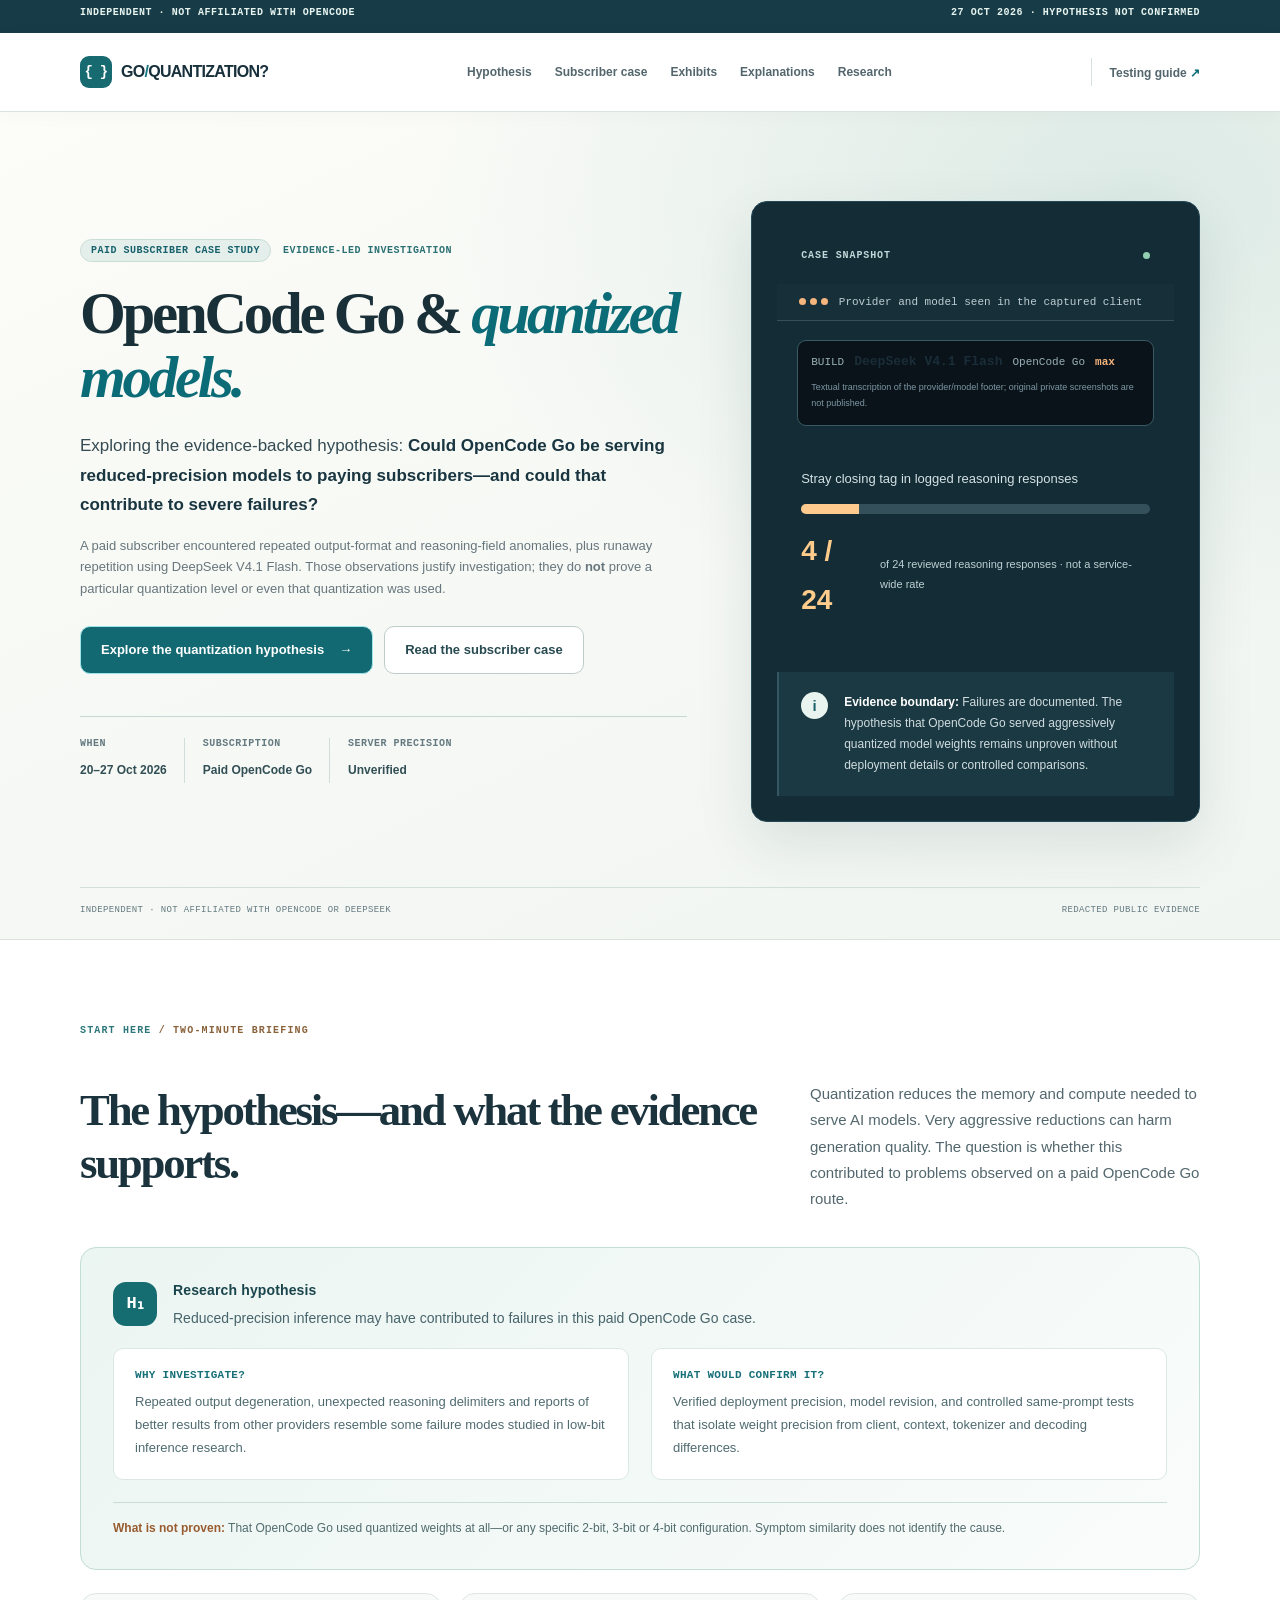
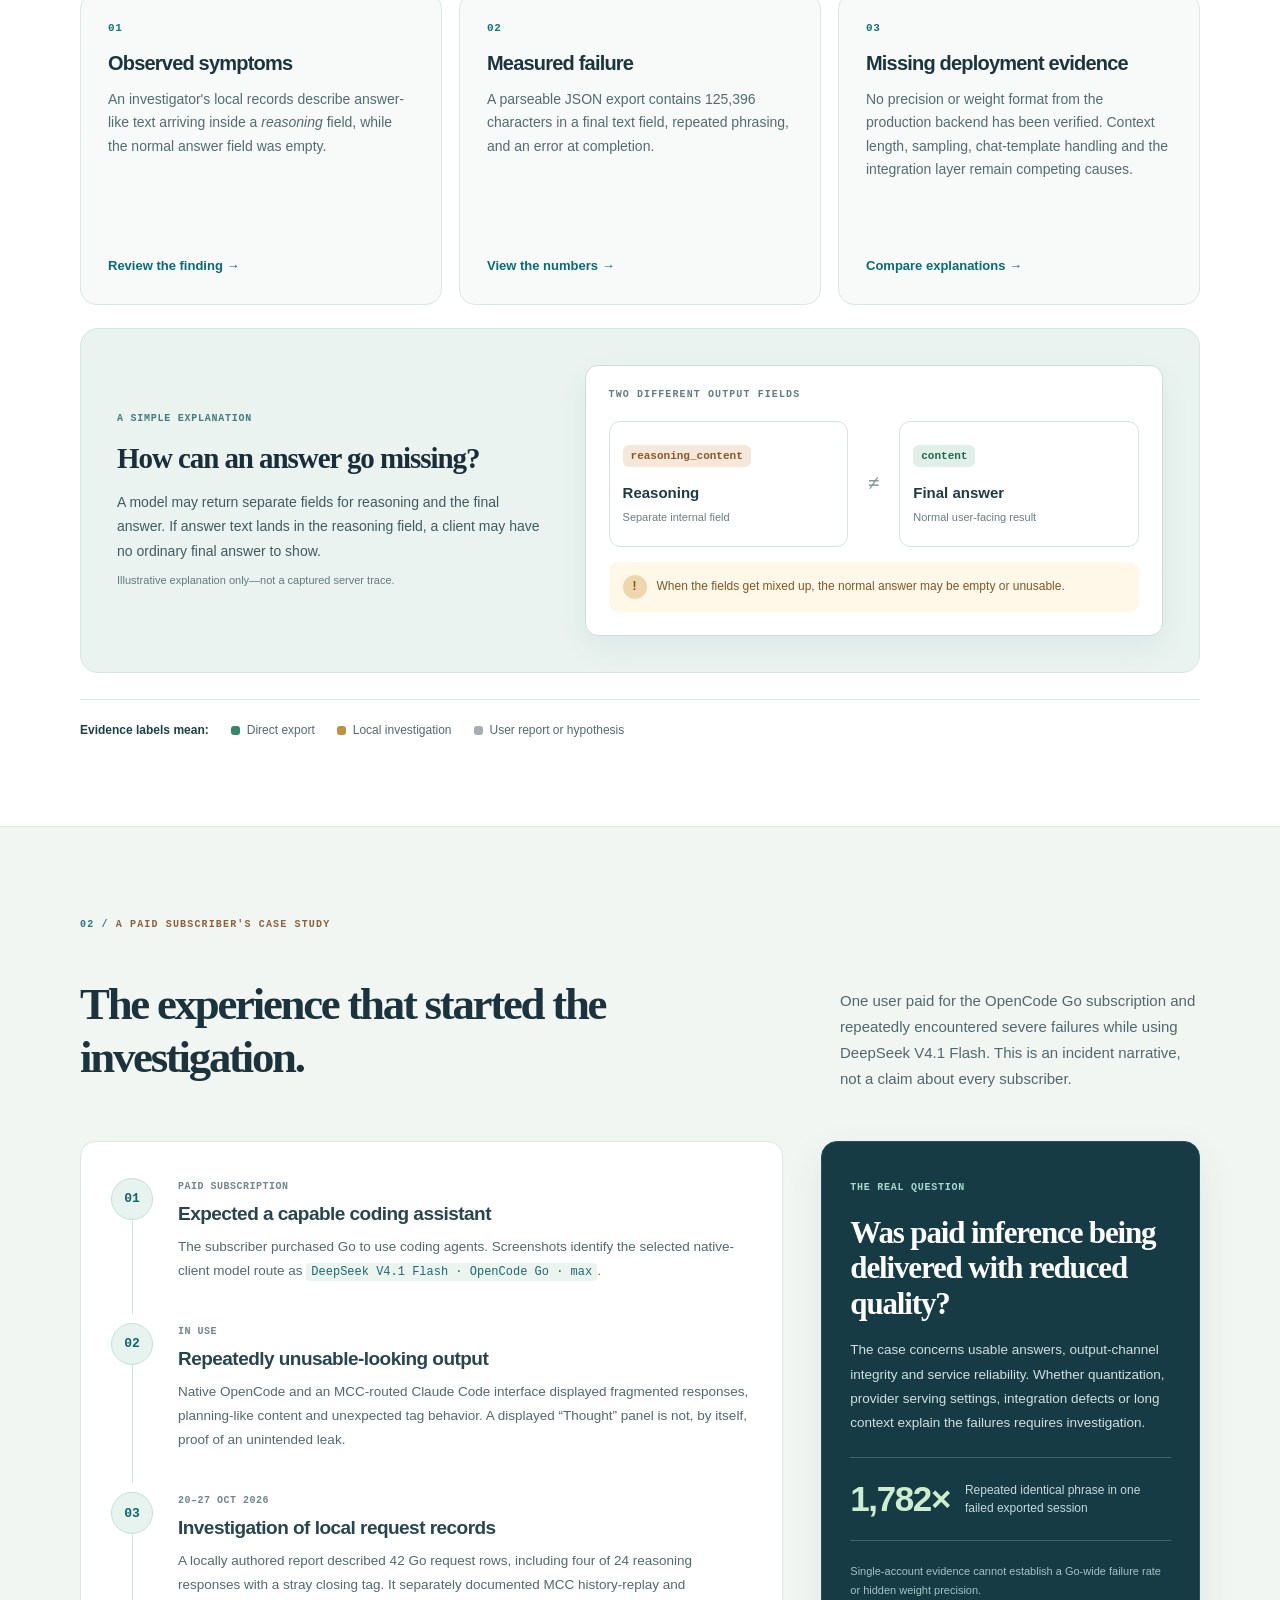
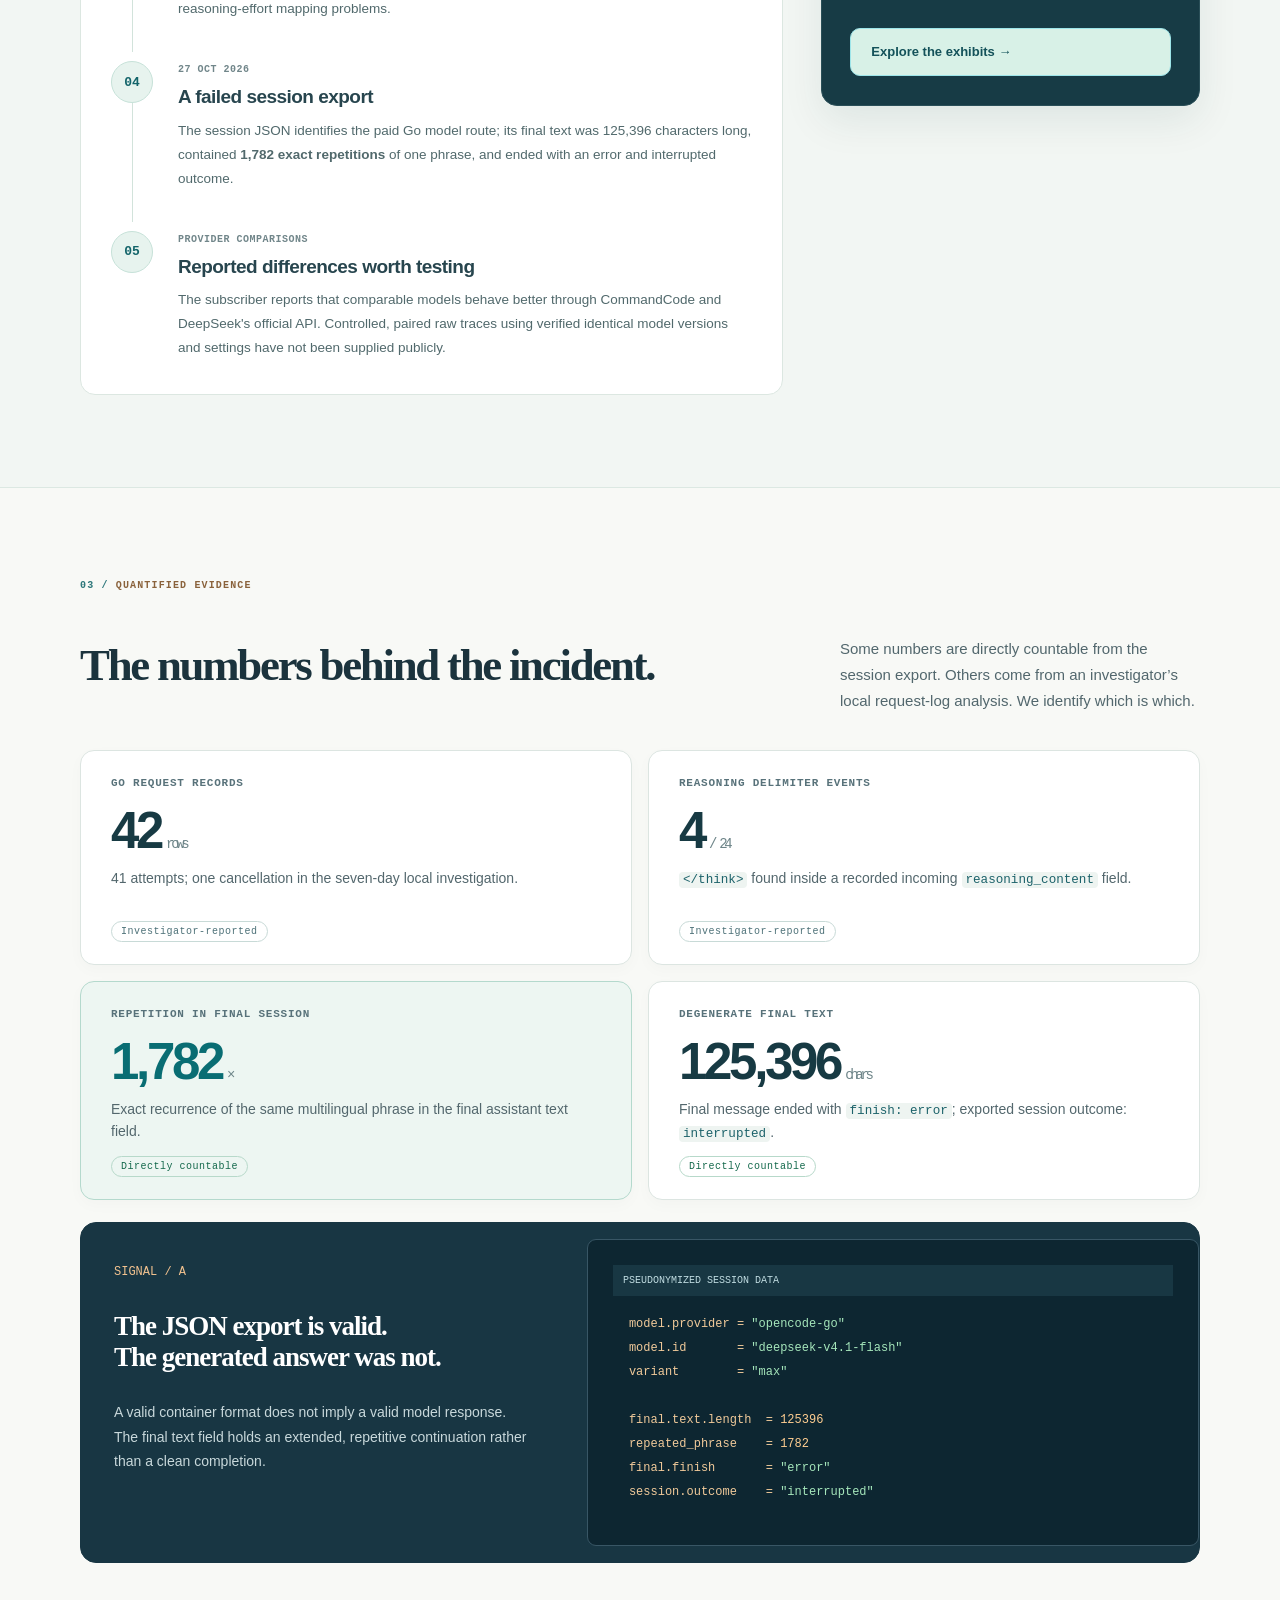
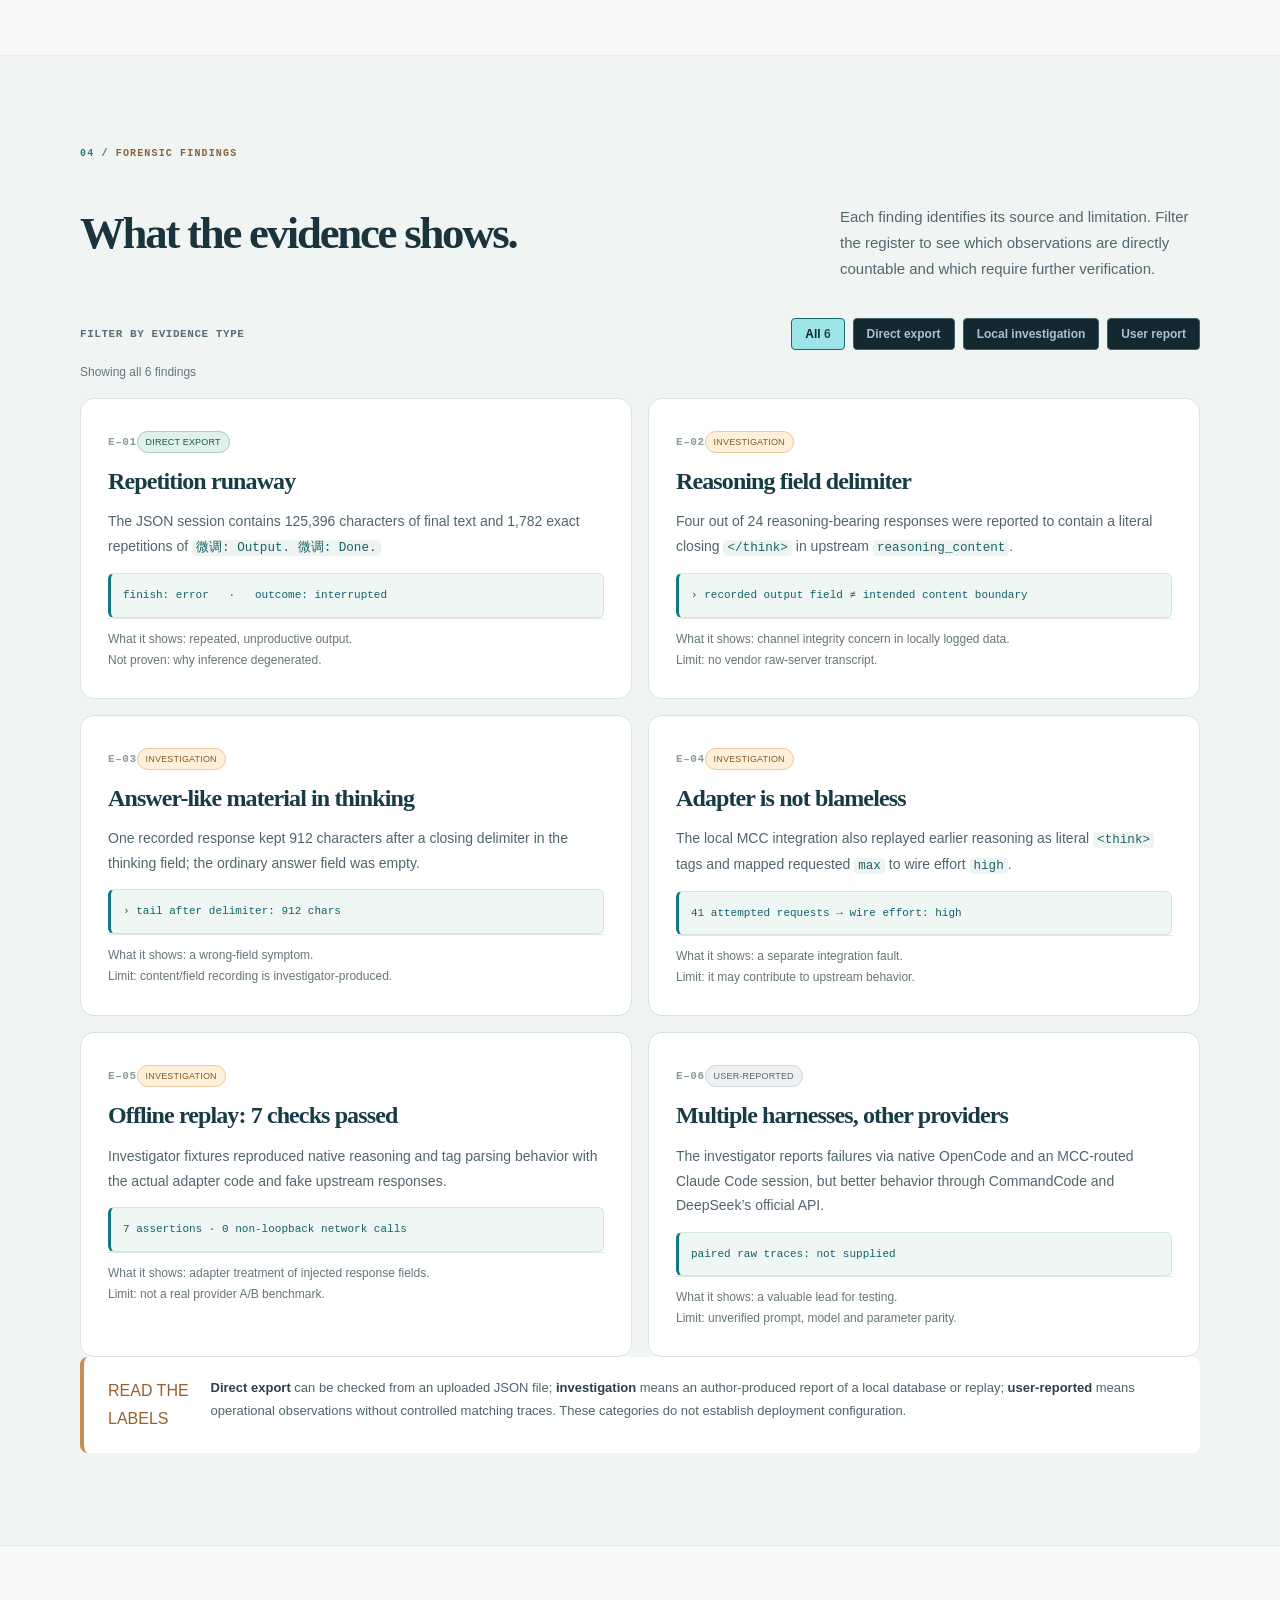
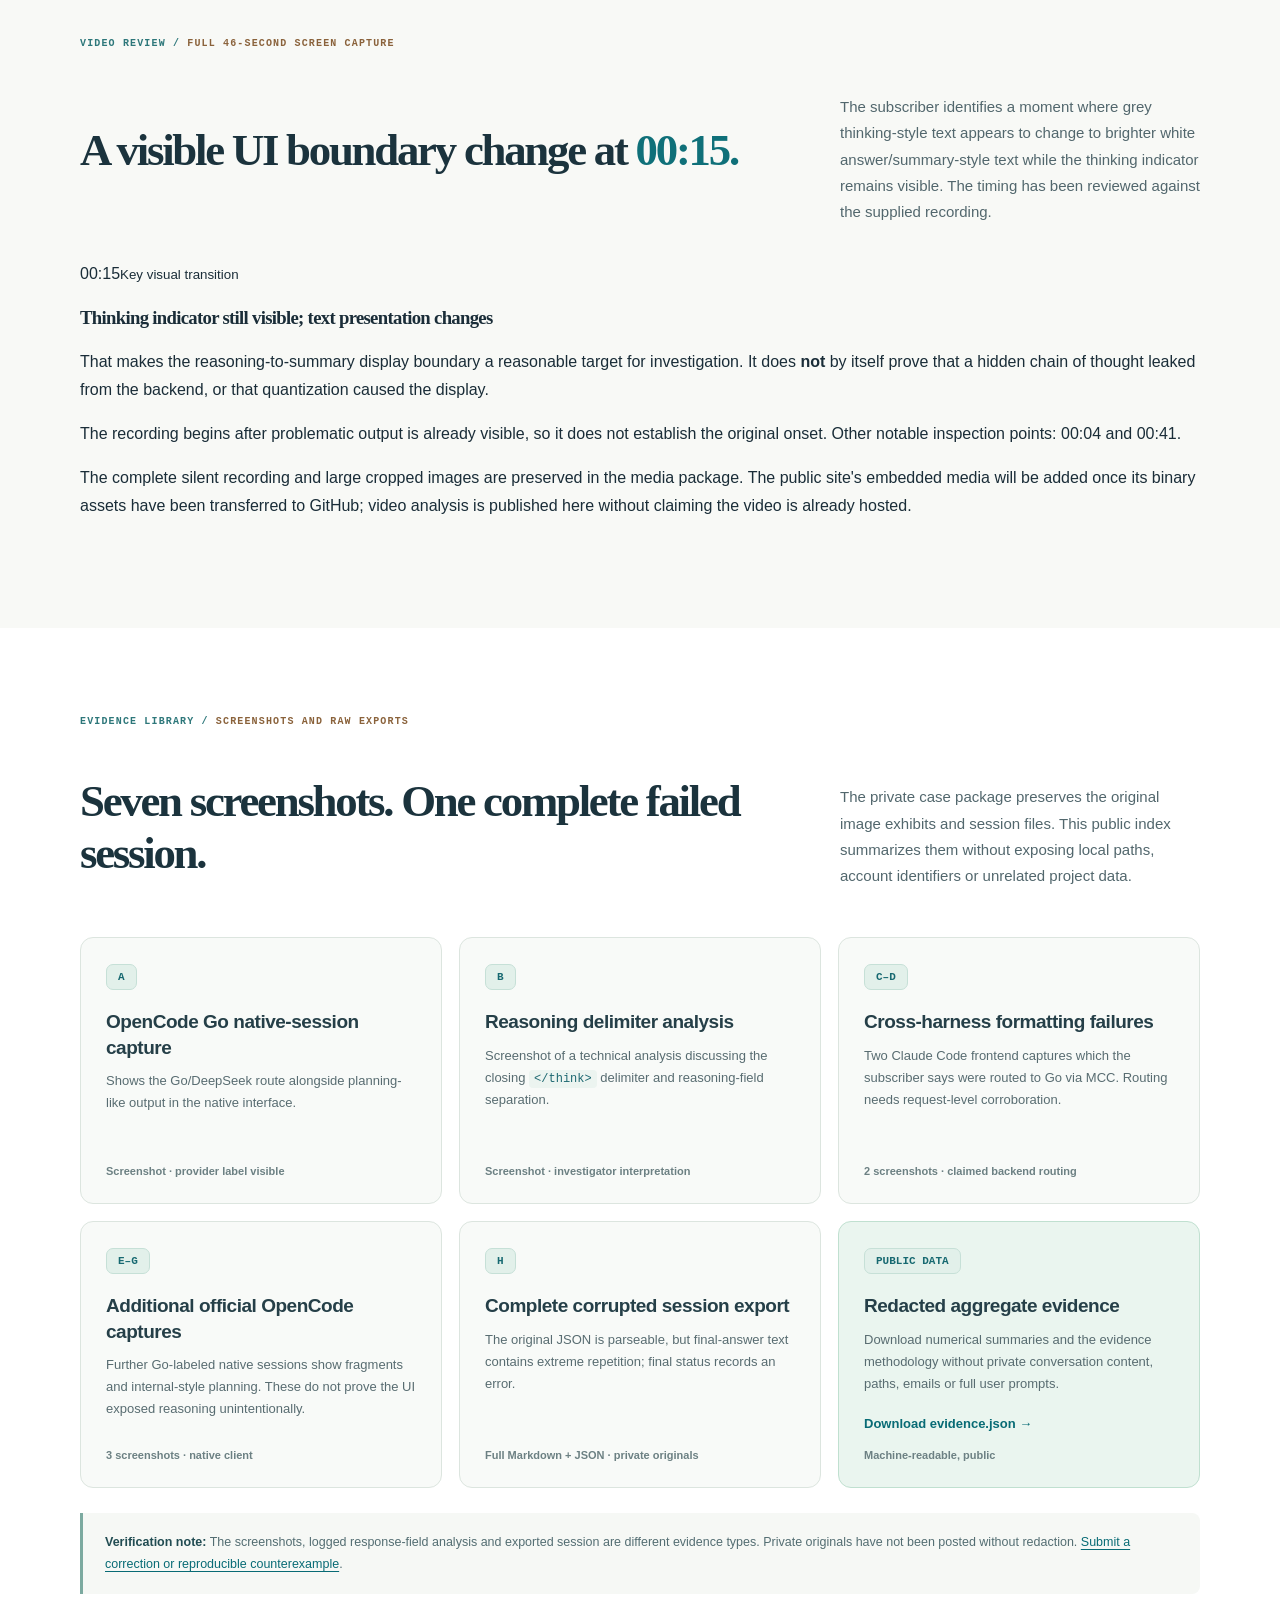
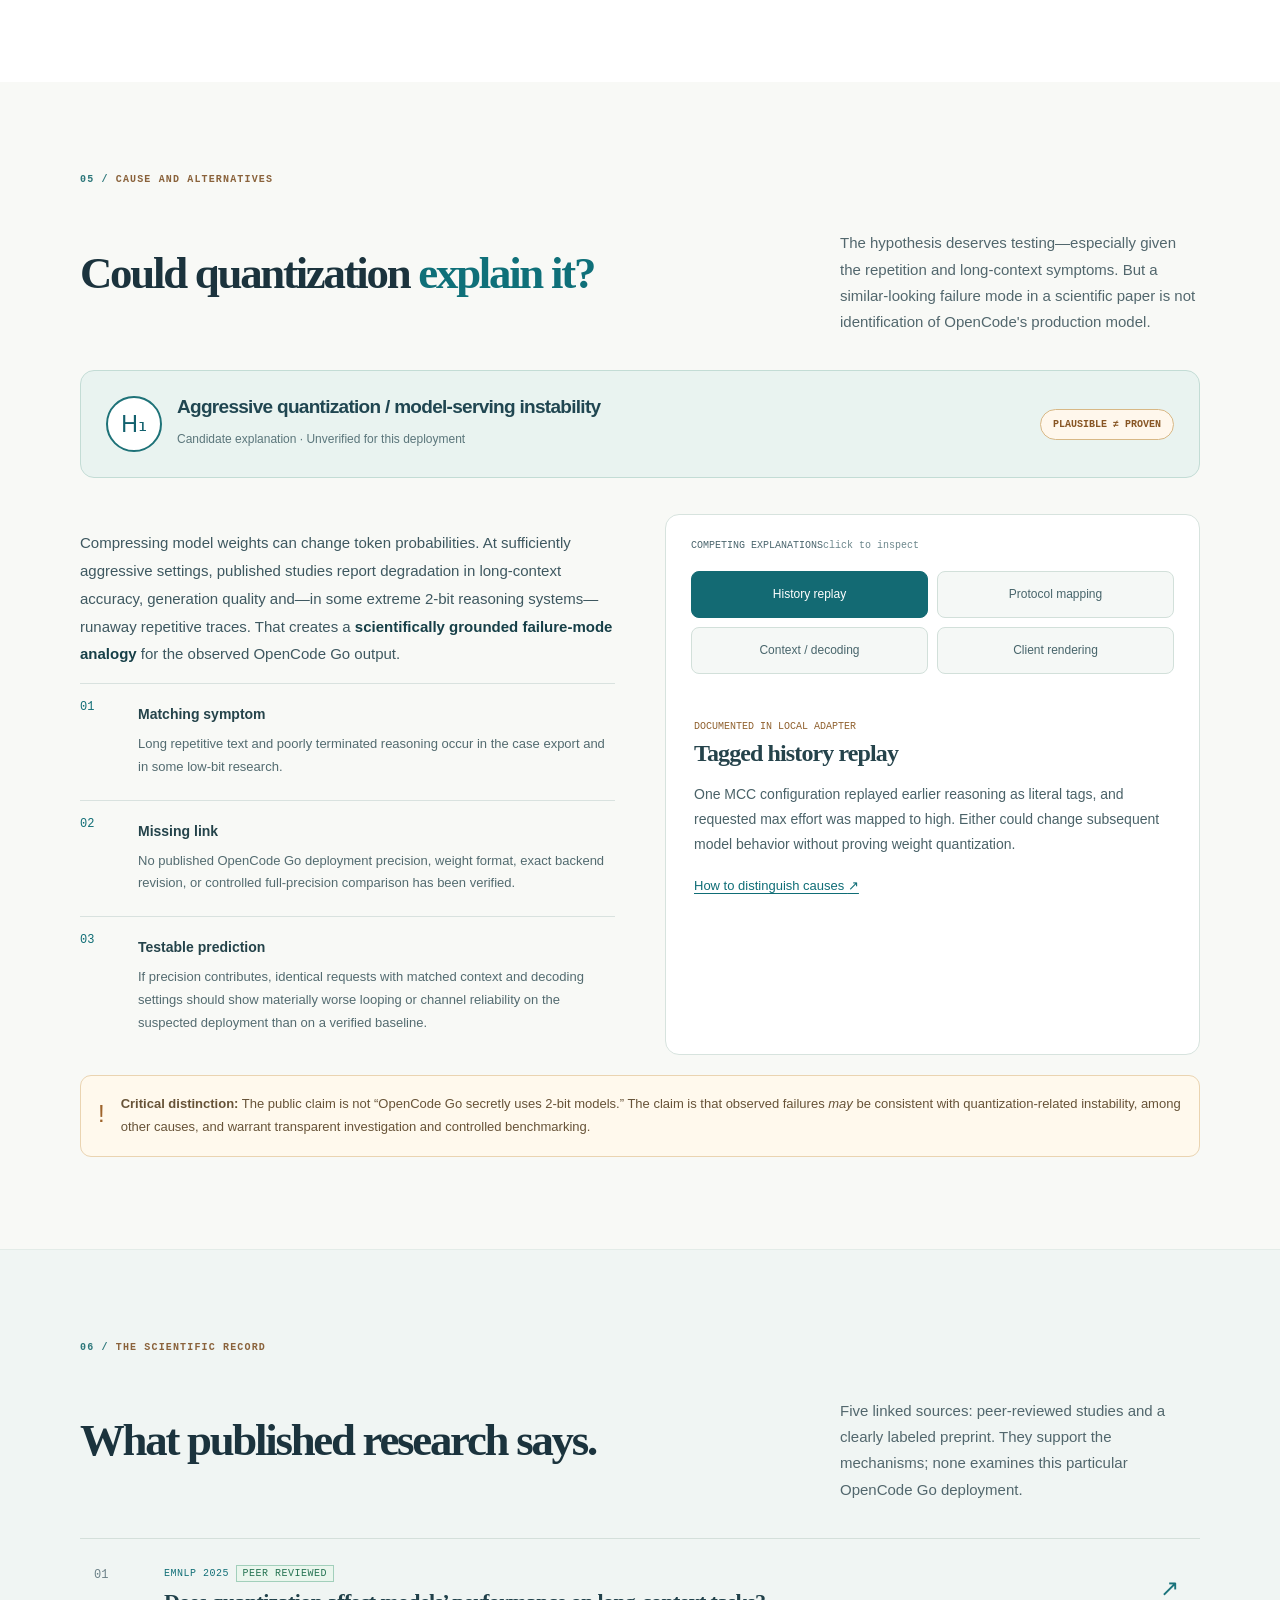
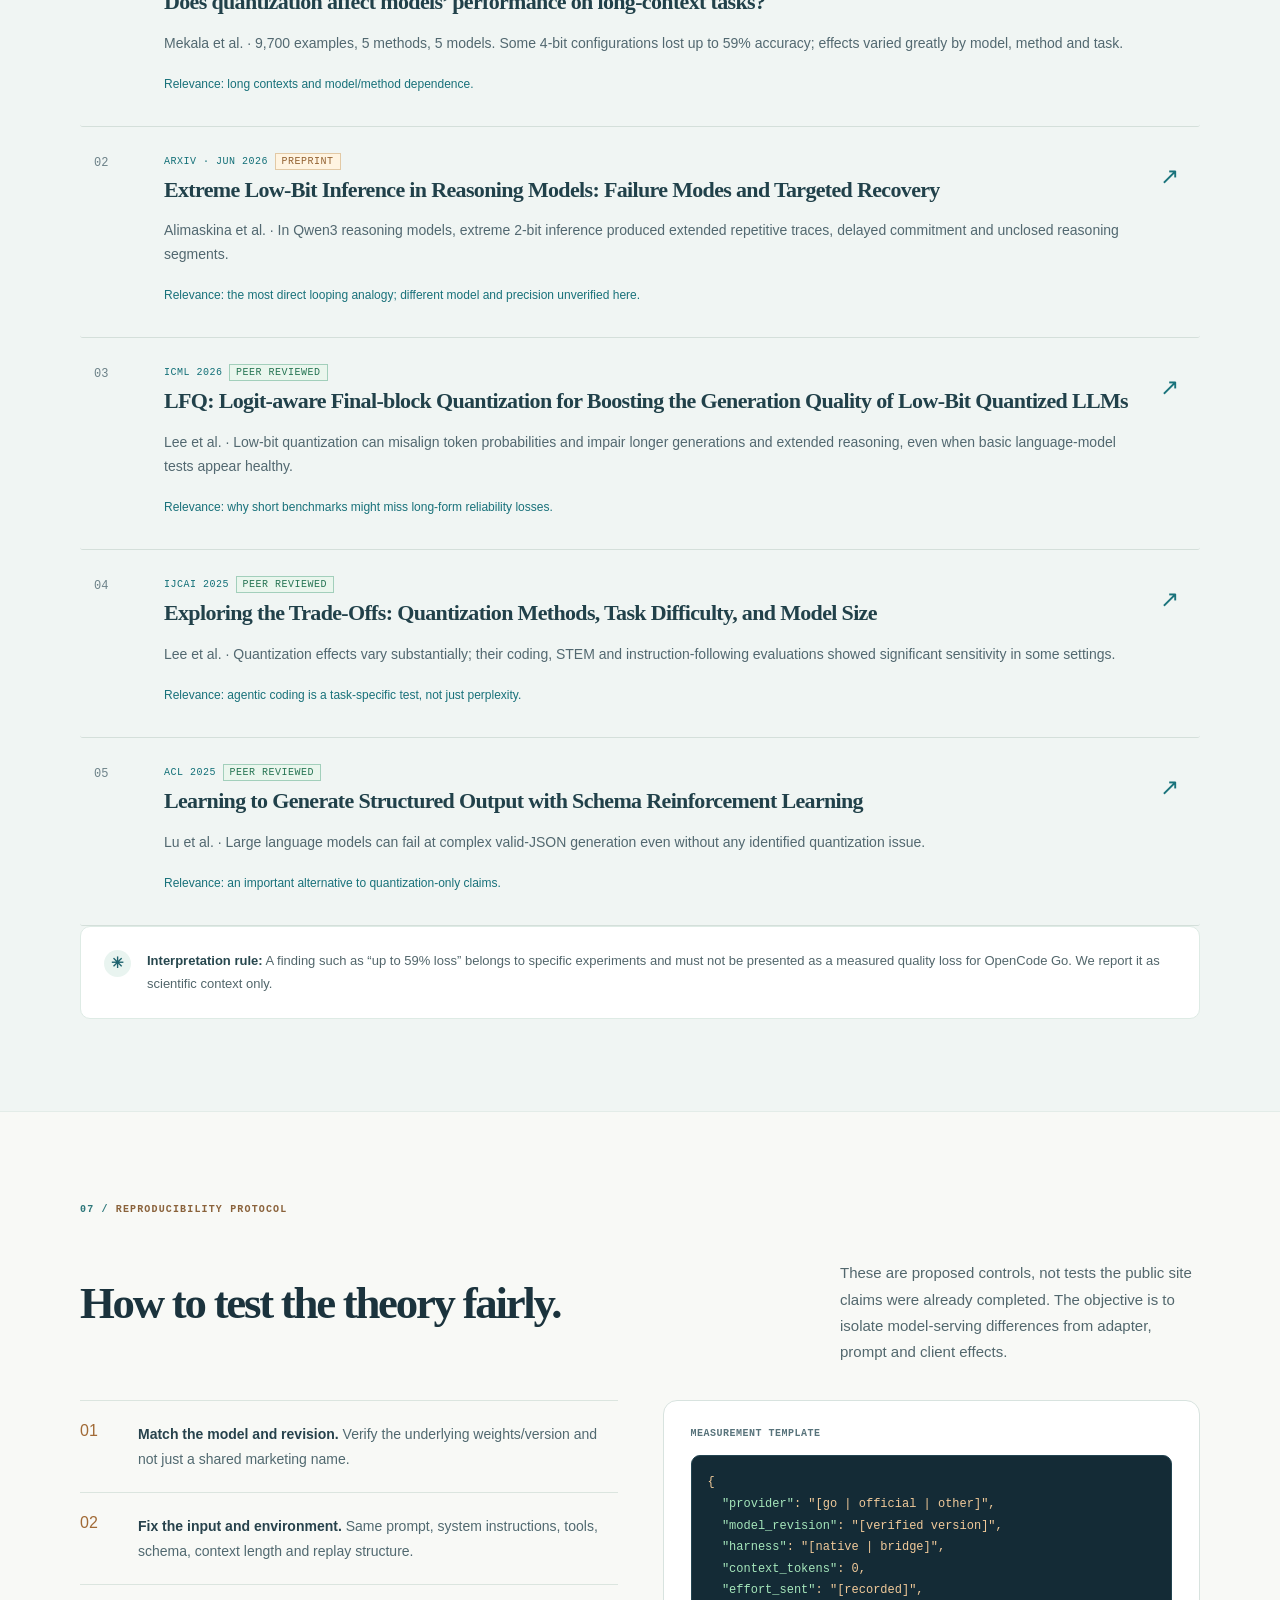
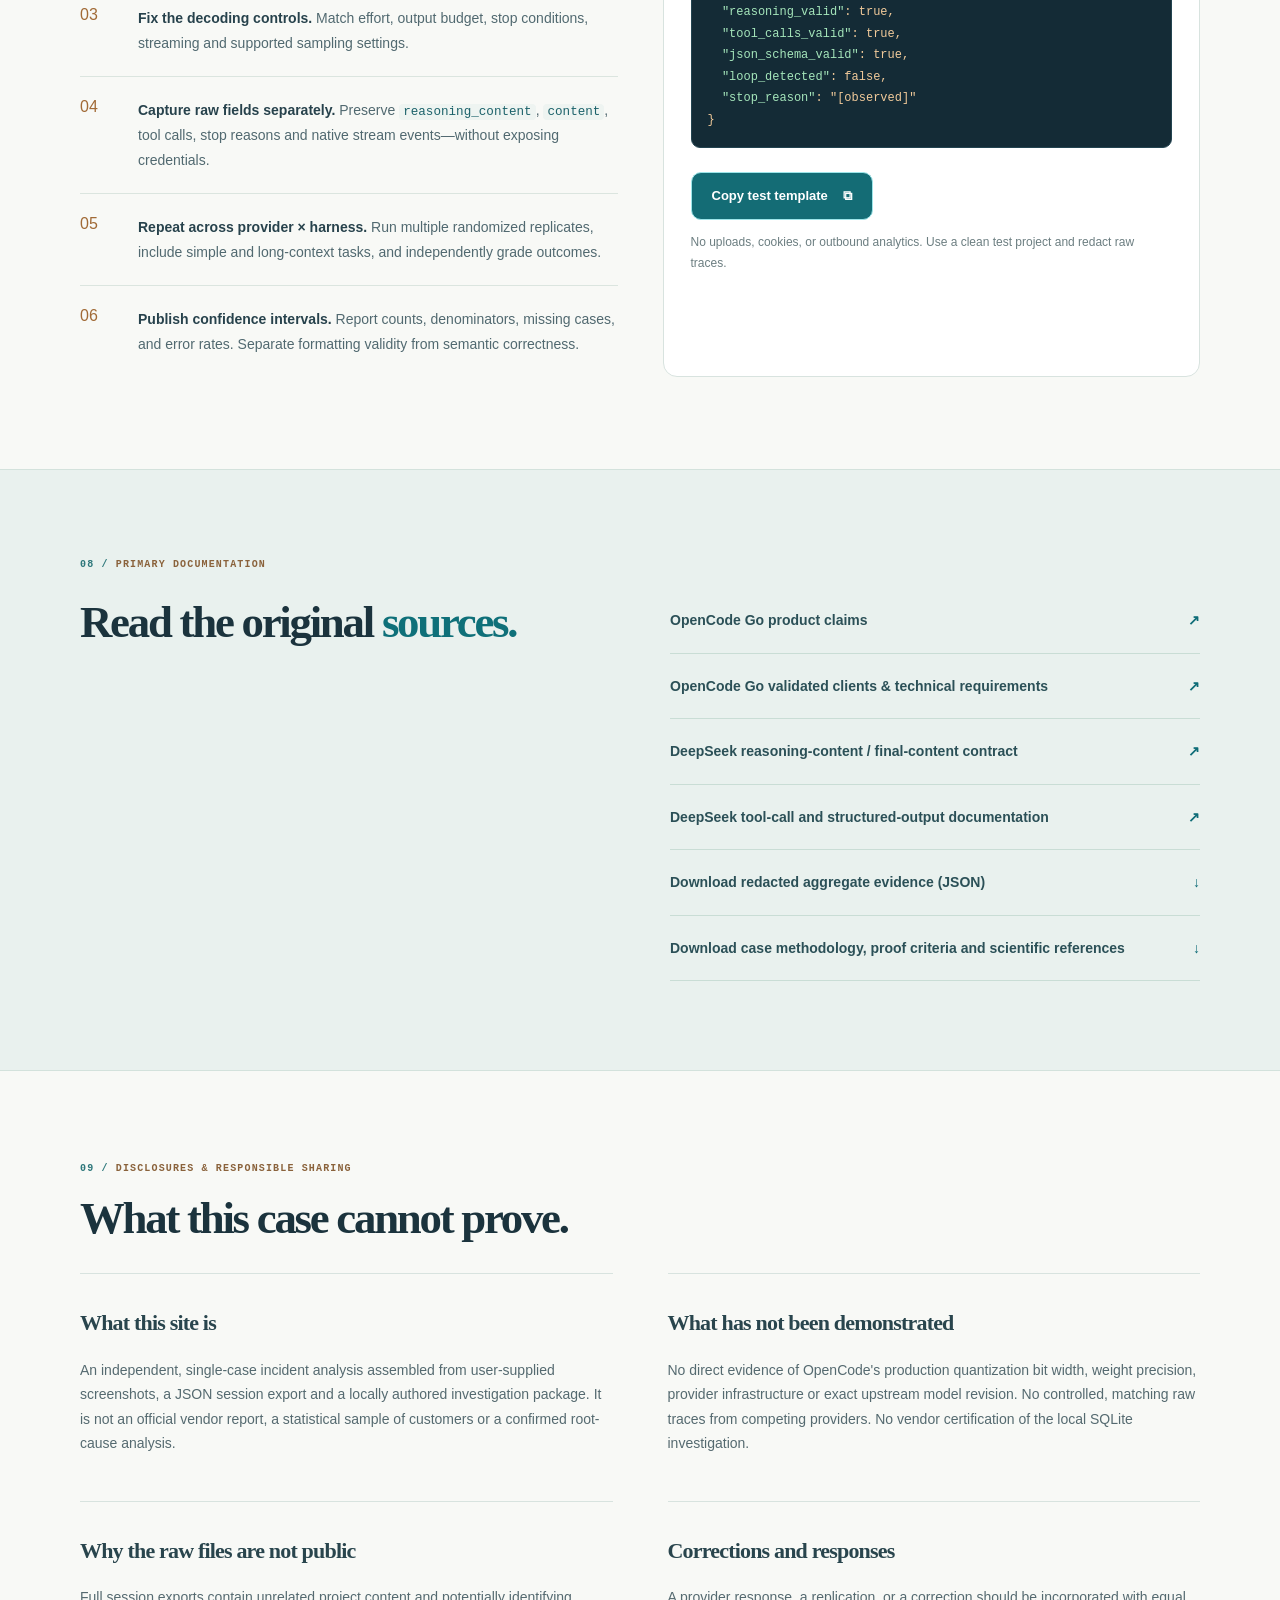
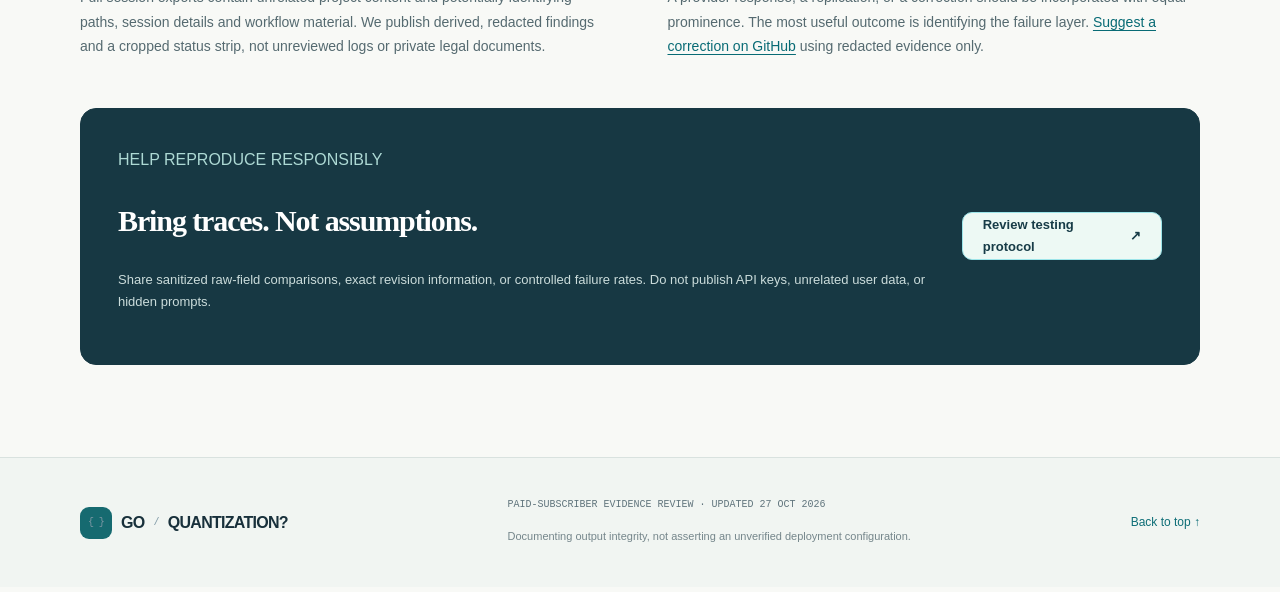
==== commit f1d21d24: "Document the 00:15 thinking-to-summary visual transition in the reviewed full recording" ====
--- a/site/index.html
+++ b/site/index.html
@@ -101,7 +101,11 @@
       <div class="methodology-note"><span>READ THE LABELS</span><p><strong>Direct export</strong> can be checked from an uploaded JSON file; <strong>investigation</strong> means an author-produced report of a local database or replay; <strong>user-reported</strong> means operational observations without controlled matching traces. These categories do not establish deployment configuration.</p></div>
     </div></section>
 
-    <section class="section exhibits-section" id="exhibits" aria-labelledby="exhibit-title"><div class="container"><div class="section-intro"><div class="kicker"><span>EVIDENCE LIBRARY /</span> SCREENSHOTS AND RAW EXPORTS</div><h2 id="exhibit-title">Seven screenshots. One complete failed session.</h2><p>The private case package preserves the original image exhibits and session files. This public index summarizes them without exposing local paths, account identifiers or unrelated project data.</p></div>
+    <section class="section video-observation" id="recording" aria-labelledby="recording-title"><div class="container">
+<div class="section-intro"><div class="kicker"><span>VIDEO REVIEW /</span> FULL 46-SECOND SCREEN CAPTURE</div><h2 id="recording-title">A visible UI boundary change at <span class="accent">00:15.</span></h2><p>The subscriber identifies a moment where grey thinking-style text appears to change to brighter white answer/summary-style text while the thinking indicator remains visible. The timing has been reviewed against the supplied recording.</p></div>
+<div class="recording-card"><div class="recording-mark"><span>00:15</span><small>Key visual transition</small></div><div><h3>Thinking indicator still visible; text presentation changes</h3><p>That makes the reasoning-to-summary display boundary a reasonable target for investigation. It does <strong>not</strong> by itself prove that a hidden chain of thought leaked from the backend, or that quantization caused the display.</p><p class="recording-caution">The recording begins after problematic output is already visible, so it does not establish the original onset. Other notable inspection points: 00:04 and 00:41.</p></div></div>
+<p class="recording-note">The complete silent recording and large cropped images are preserved in the media package. The public site's embedded media will be added once its binary assets have been transferred to GitHub; video analysis is published here without claiming the video is already hosted.</p></div></section>
+<section class="section exhibits-section" id="exhibits" aria-labelledby="exhibit-title"><div class="container"><div class="section-intro"><div class="kicker"><span>EVIDENCE LIBRARY /</span> SCREENSHOTS AND RAW EXPORTS</div><h2 id="exhibit-title">Seven screenshots. One complete failed session.</h2><p>The private case package preserves the original image exhibits and session files. This public index summarizes them without exposing local paths, account identifiers or unrelated project data.</p></div>
 <div class="exhibit-layout">
 <article class="exhibit-tile"><span class="exhibit-id">A</span><h3>OpenCode Go native-session capture</h3><p>Shows the Go/DeepSeek route alongside planning-like output in the native interface.</p><small>Screenshot · provider label visible</small></article>
 <article class="exhibit-tile"><span class="exhibit-id">B</span><h3>Reasoning delimiter analysis</h3><p>Screenshot of a technical analysis discussing the closing <code>&lt;/think&gt;</code> delimiter and reasoning-field separation.</p><small>Screenshot · investigator interpretation</small></article>
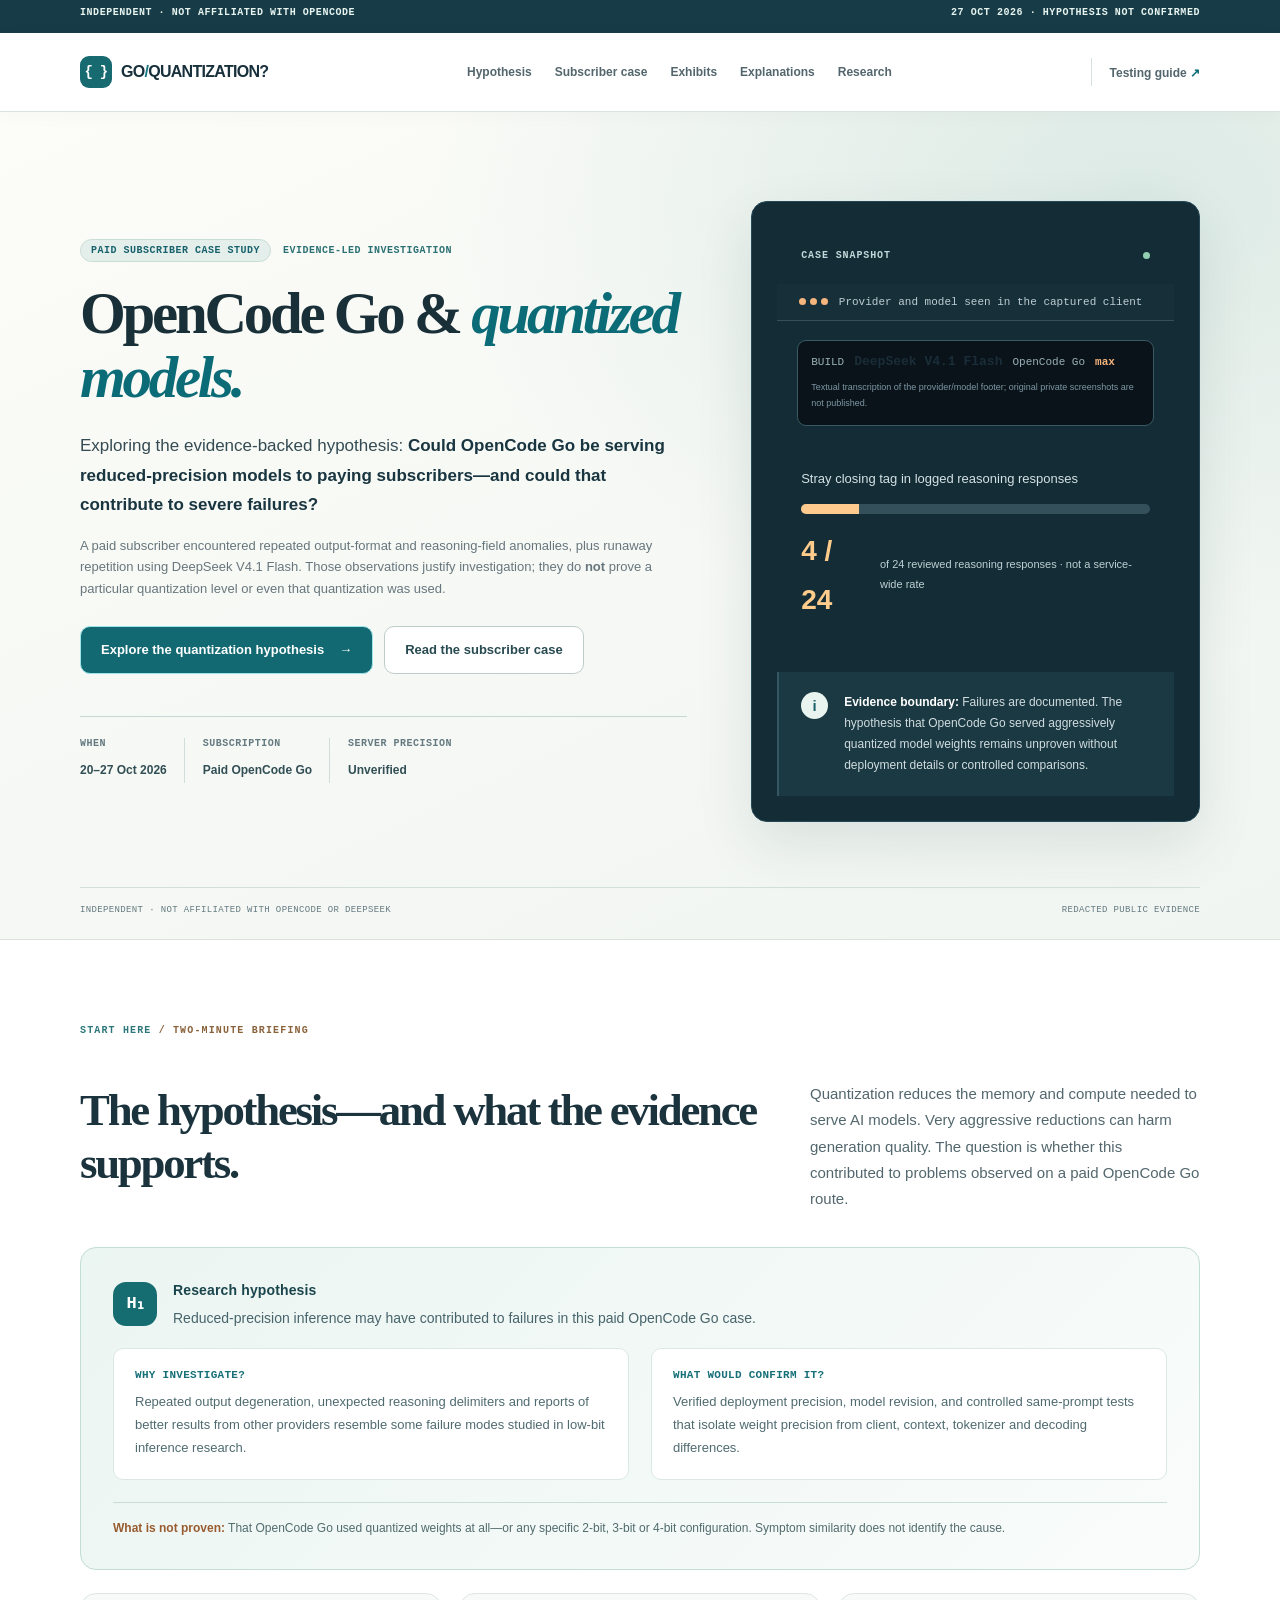
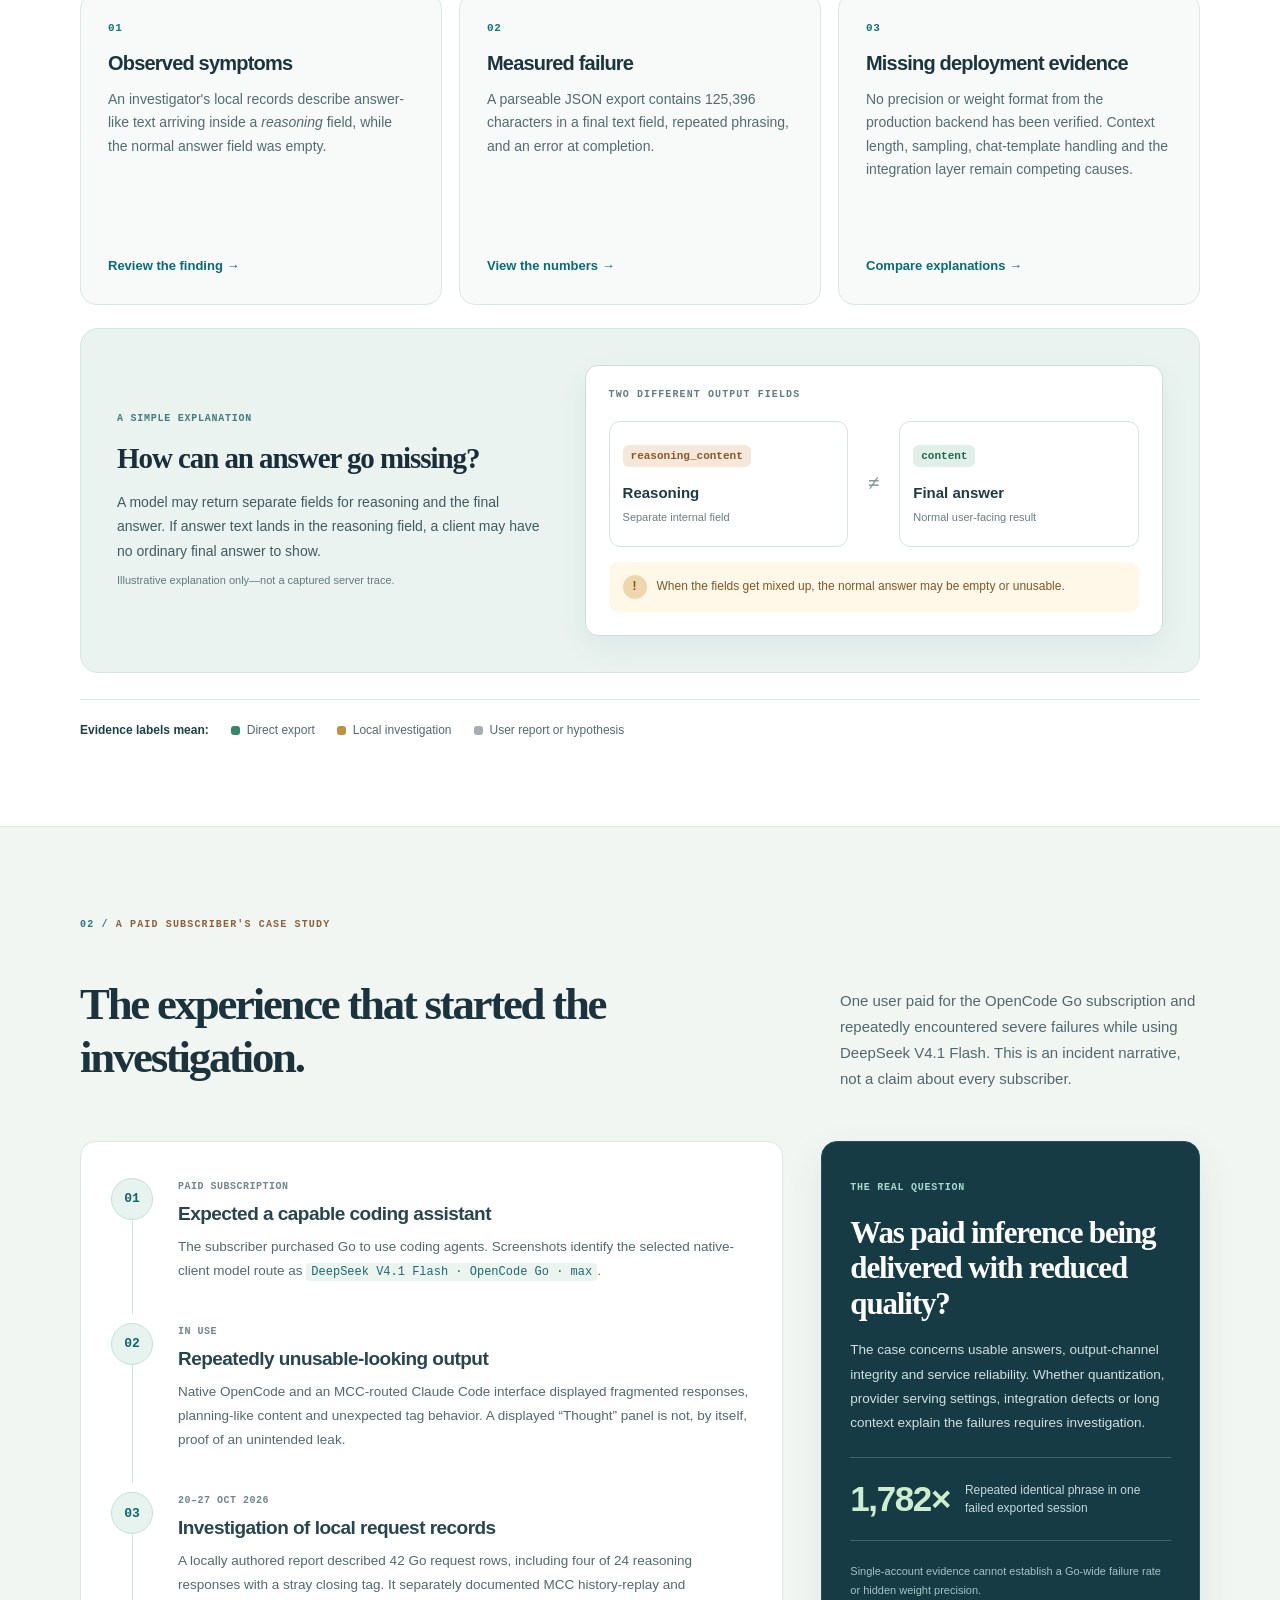
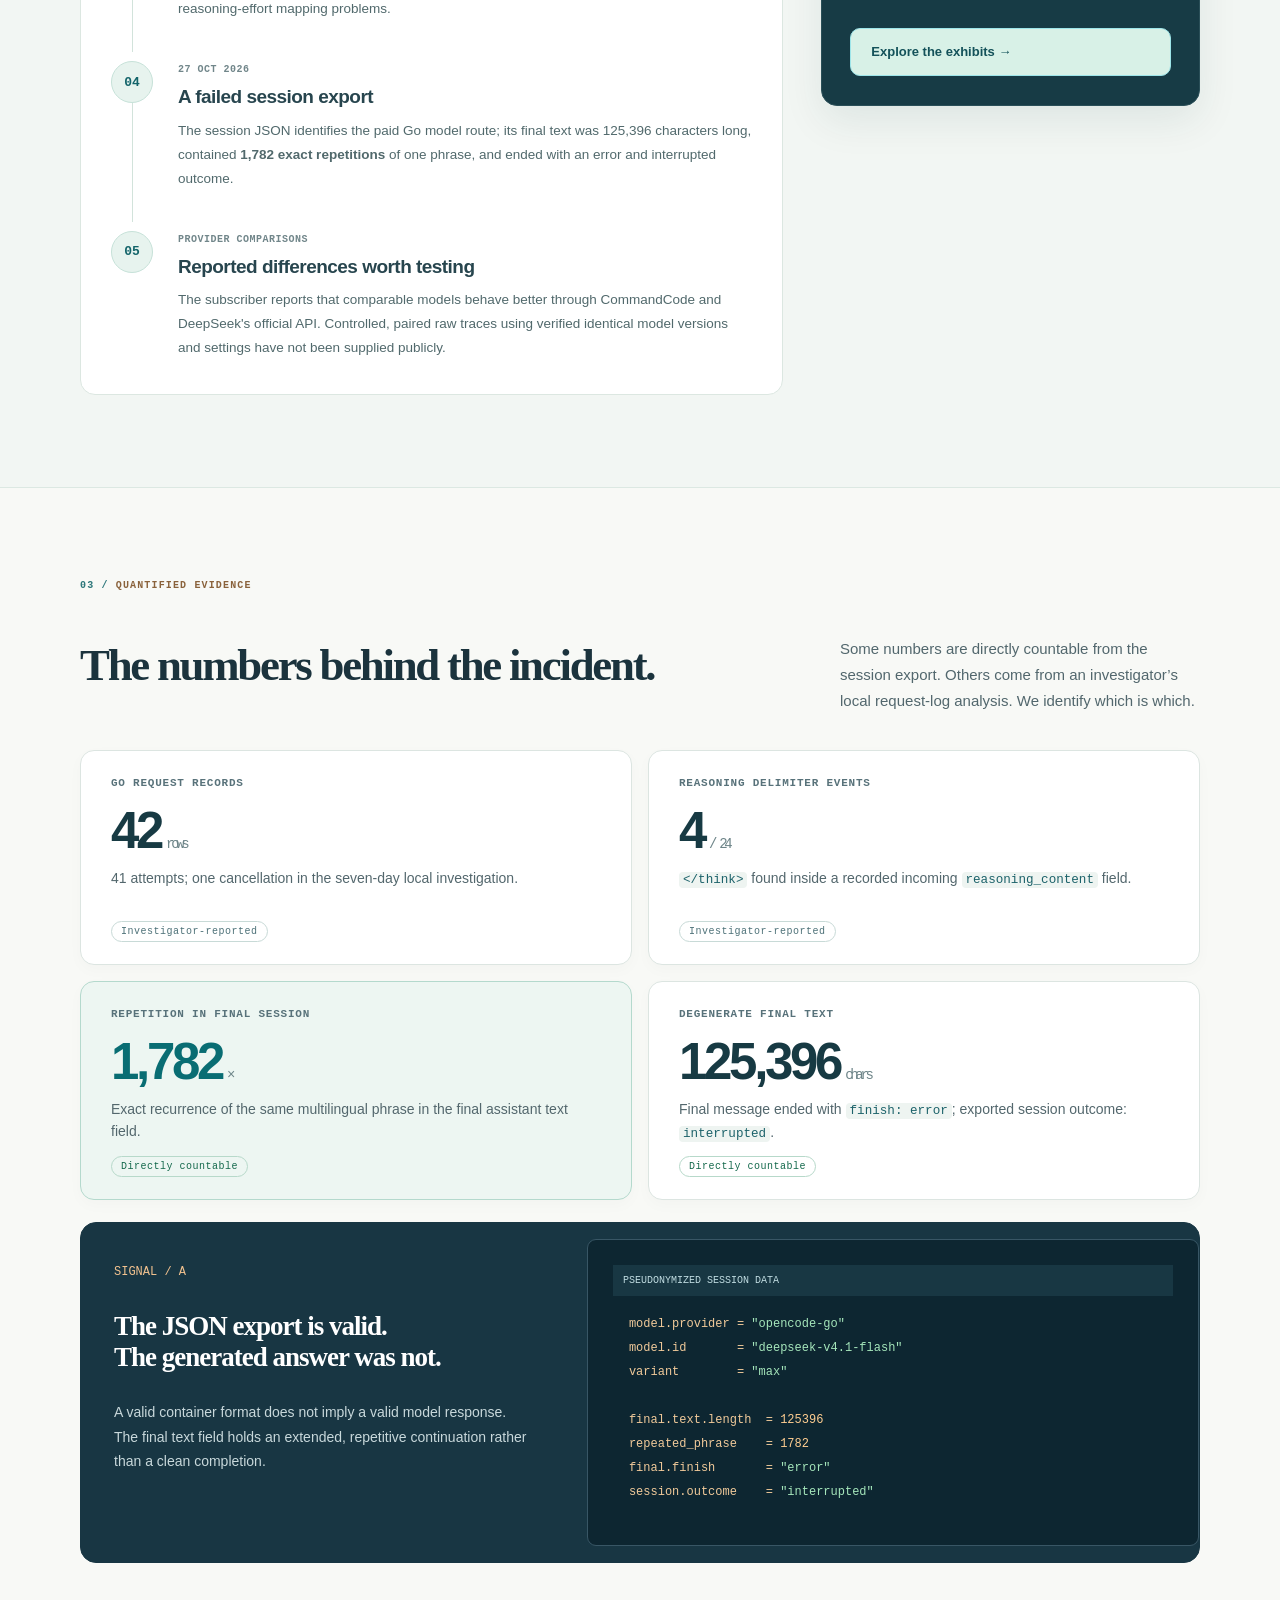
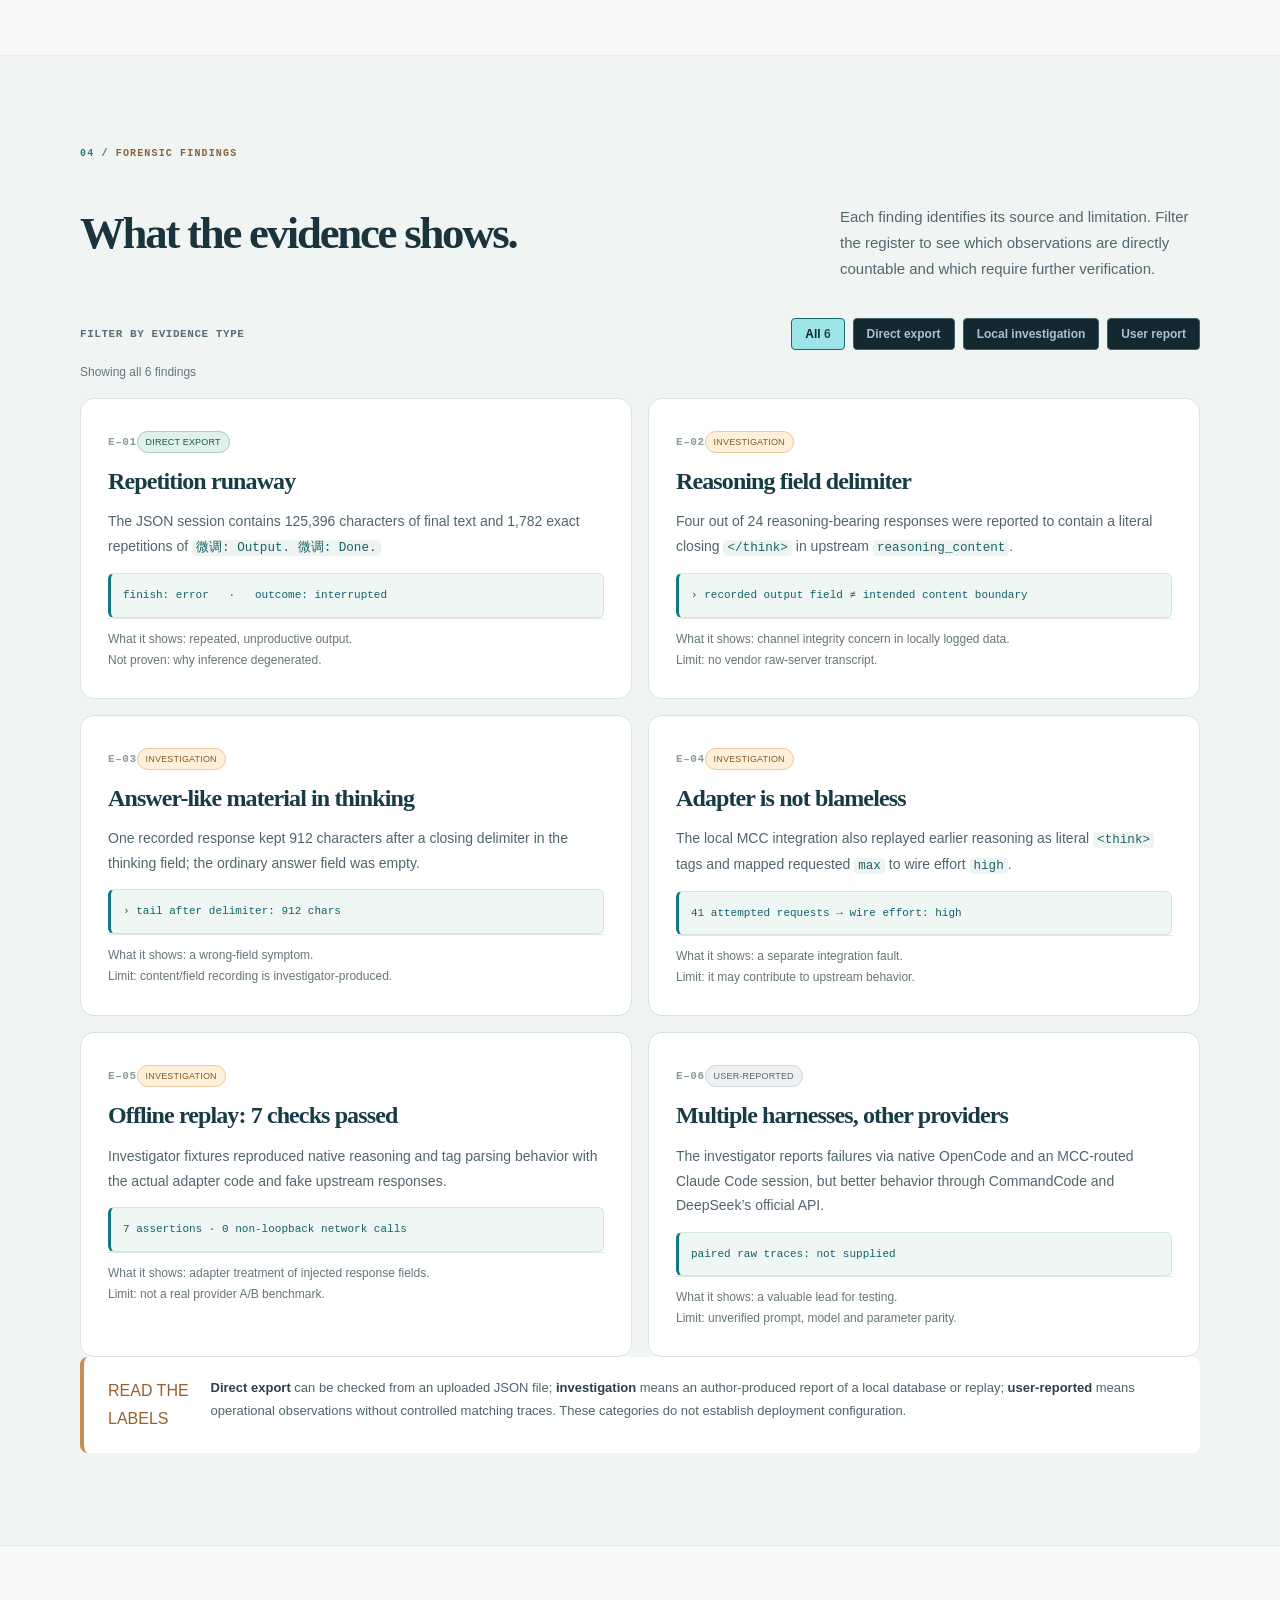
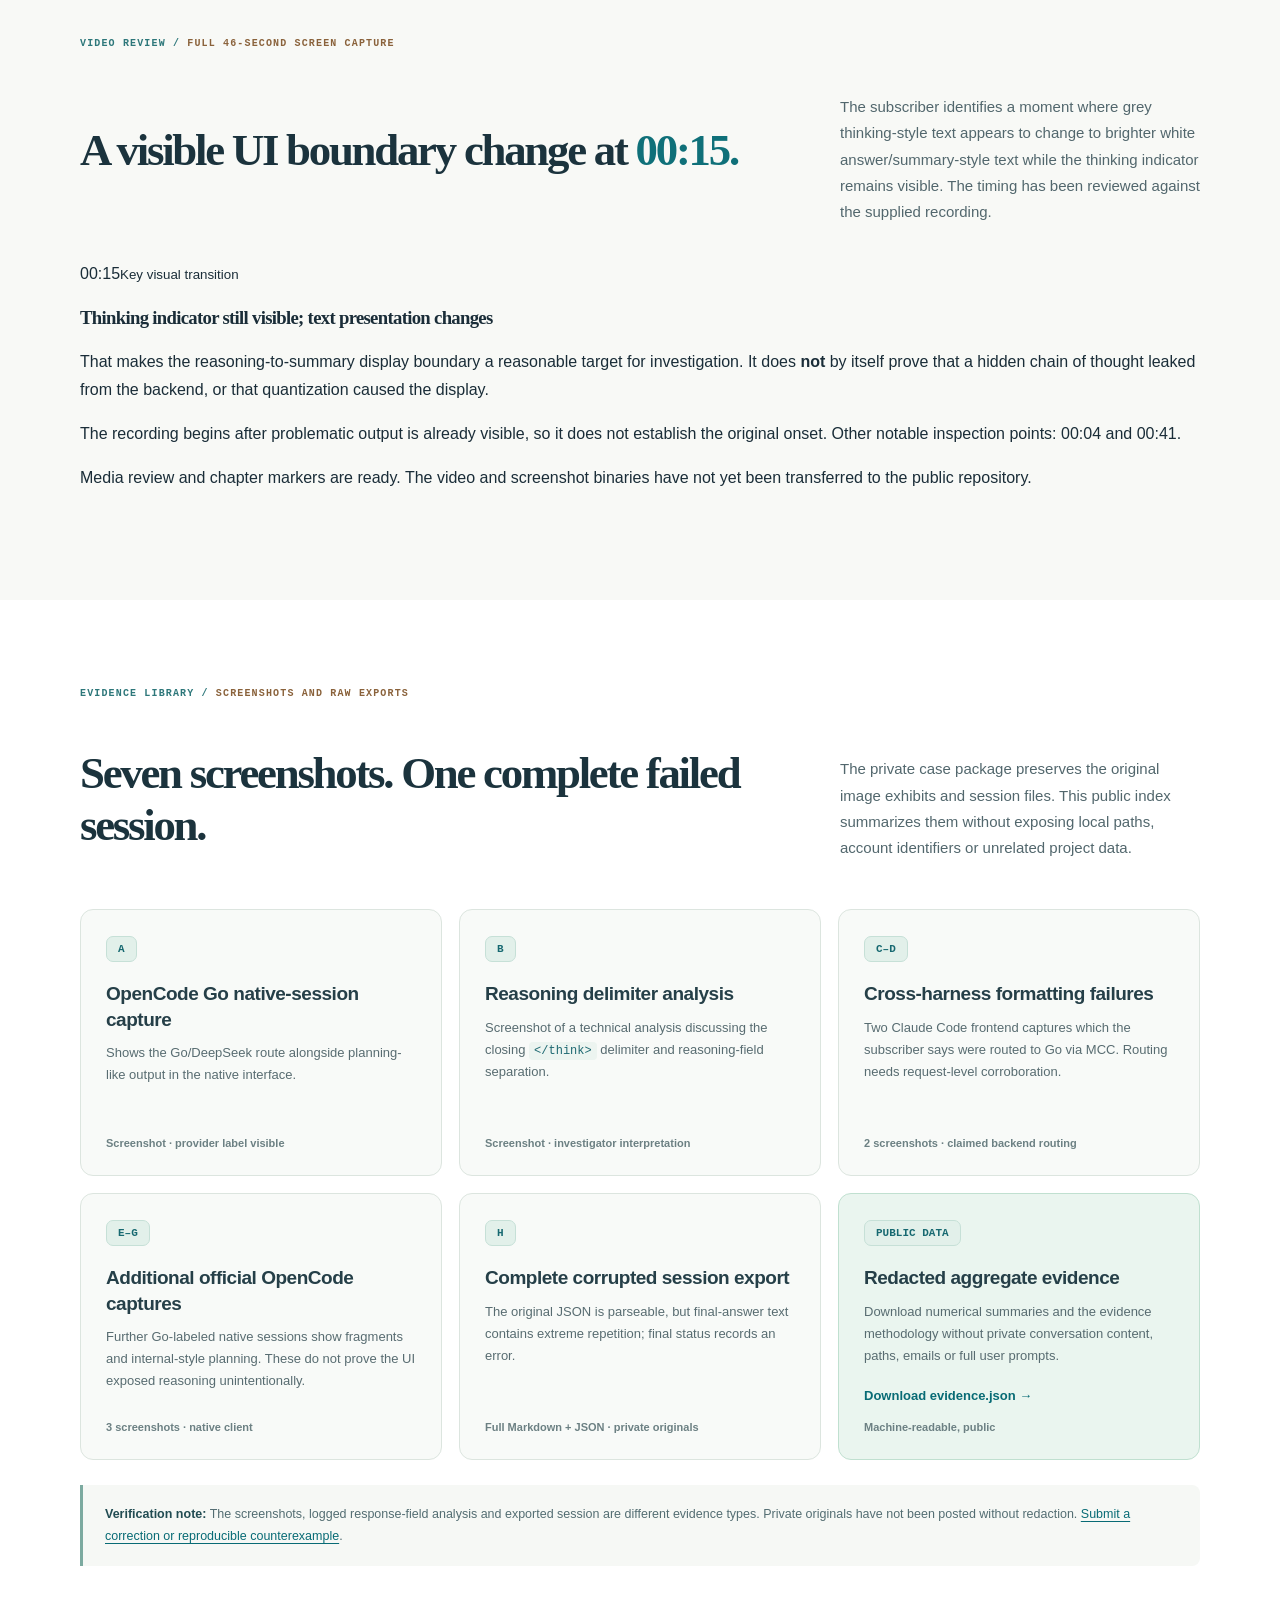
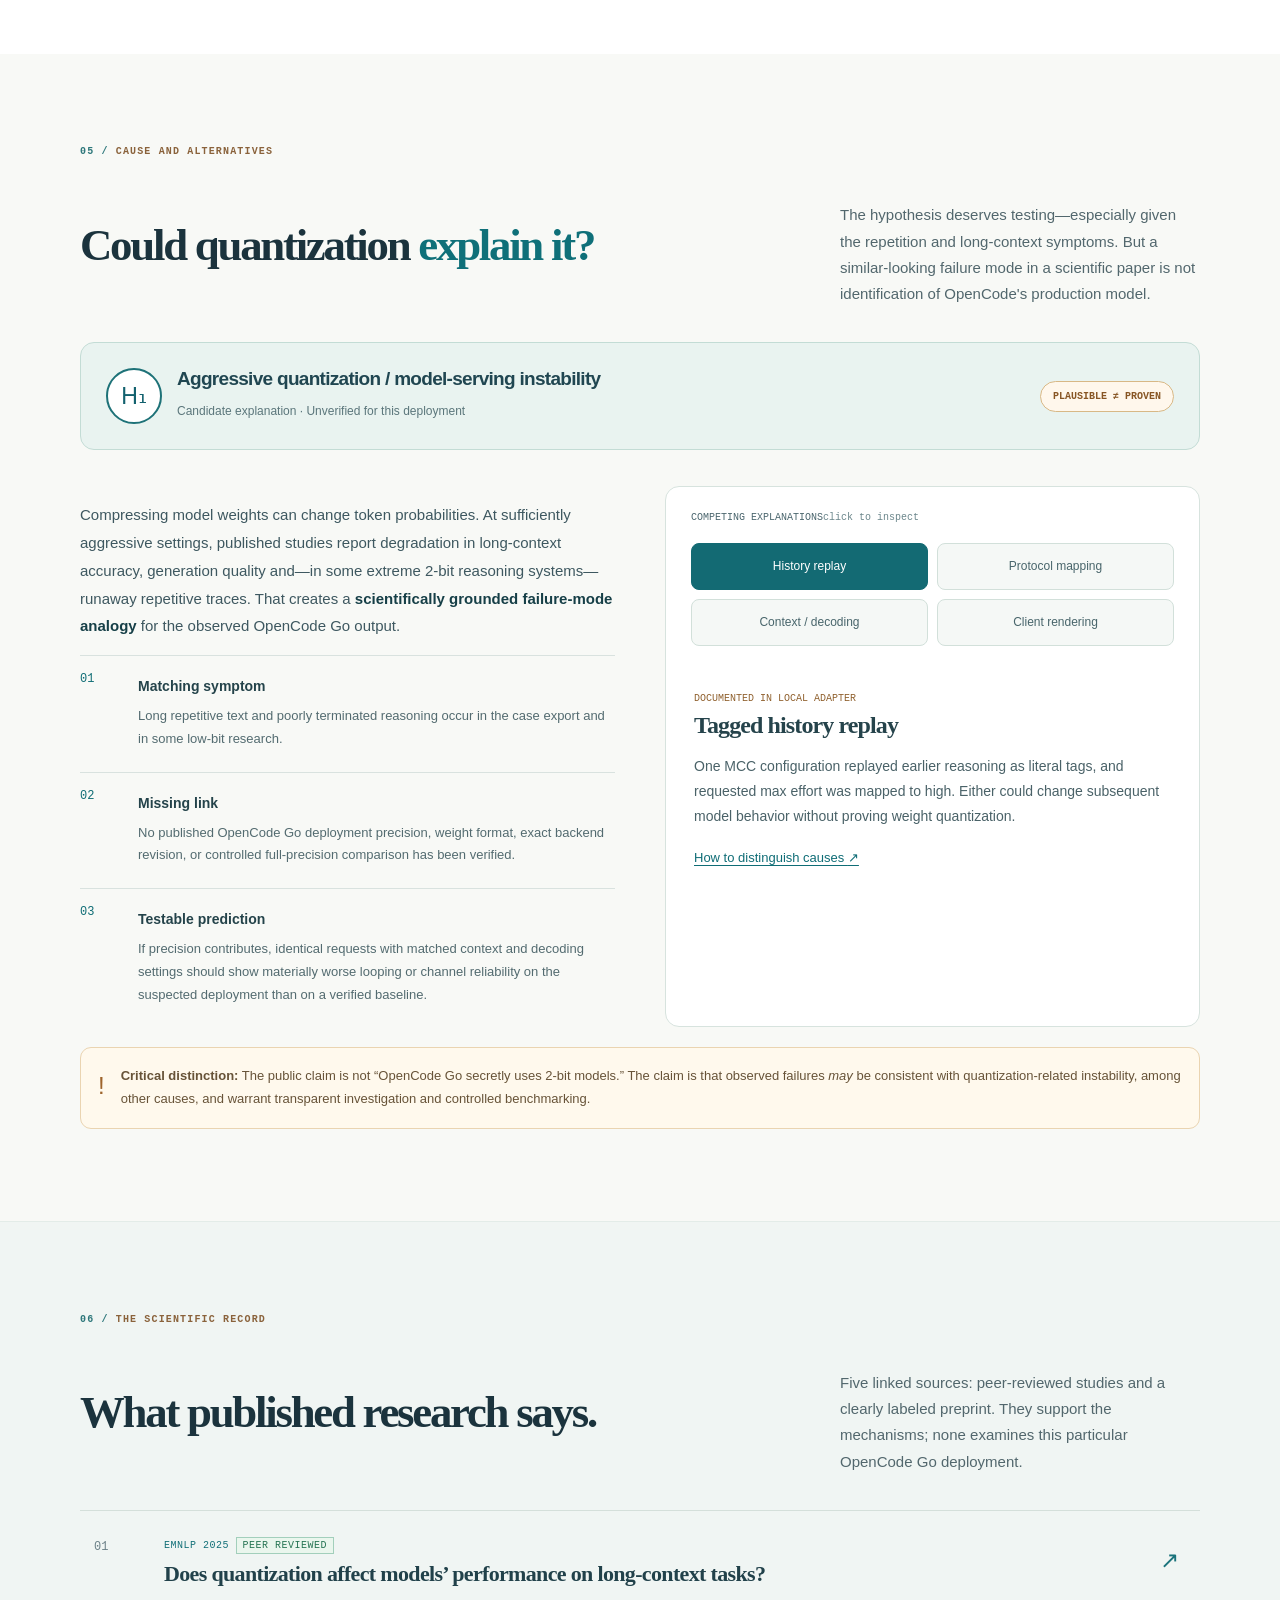
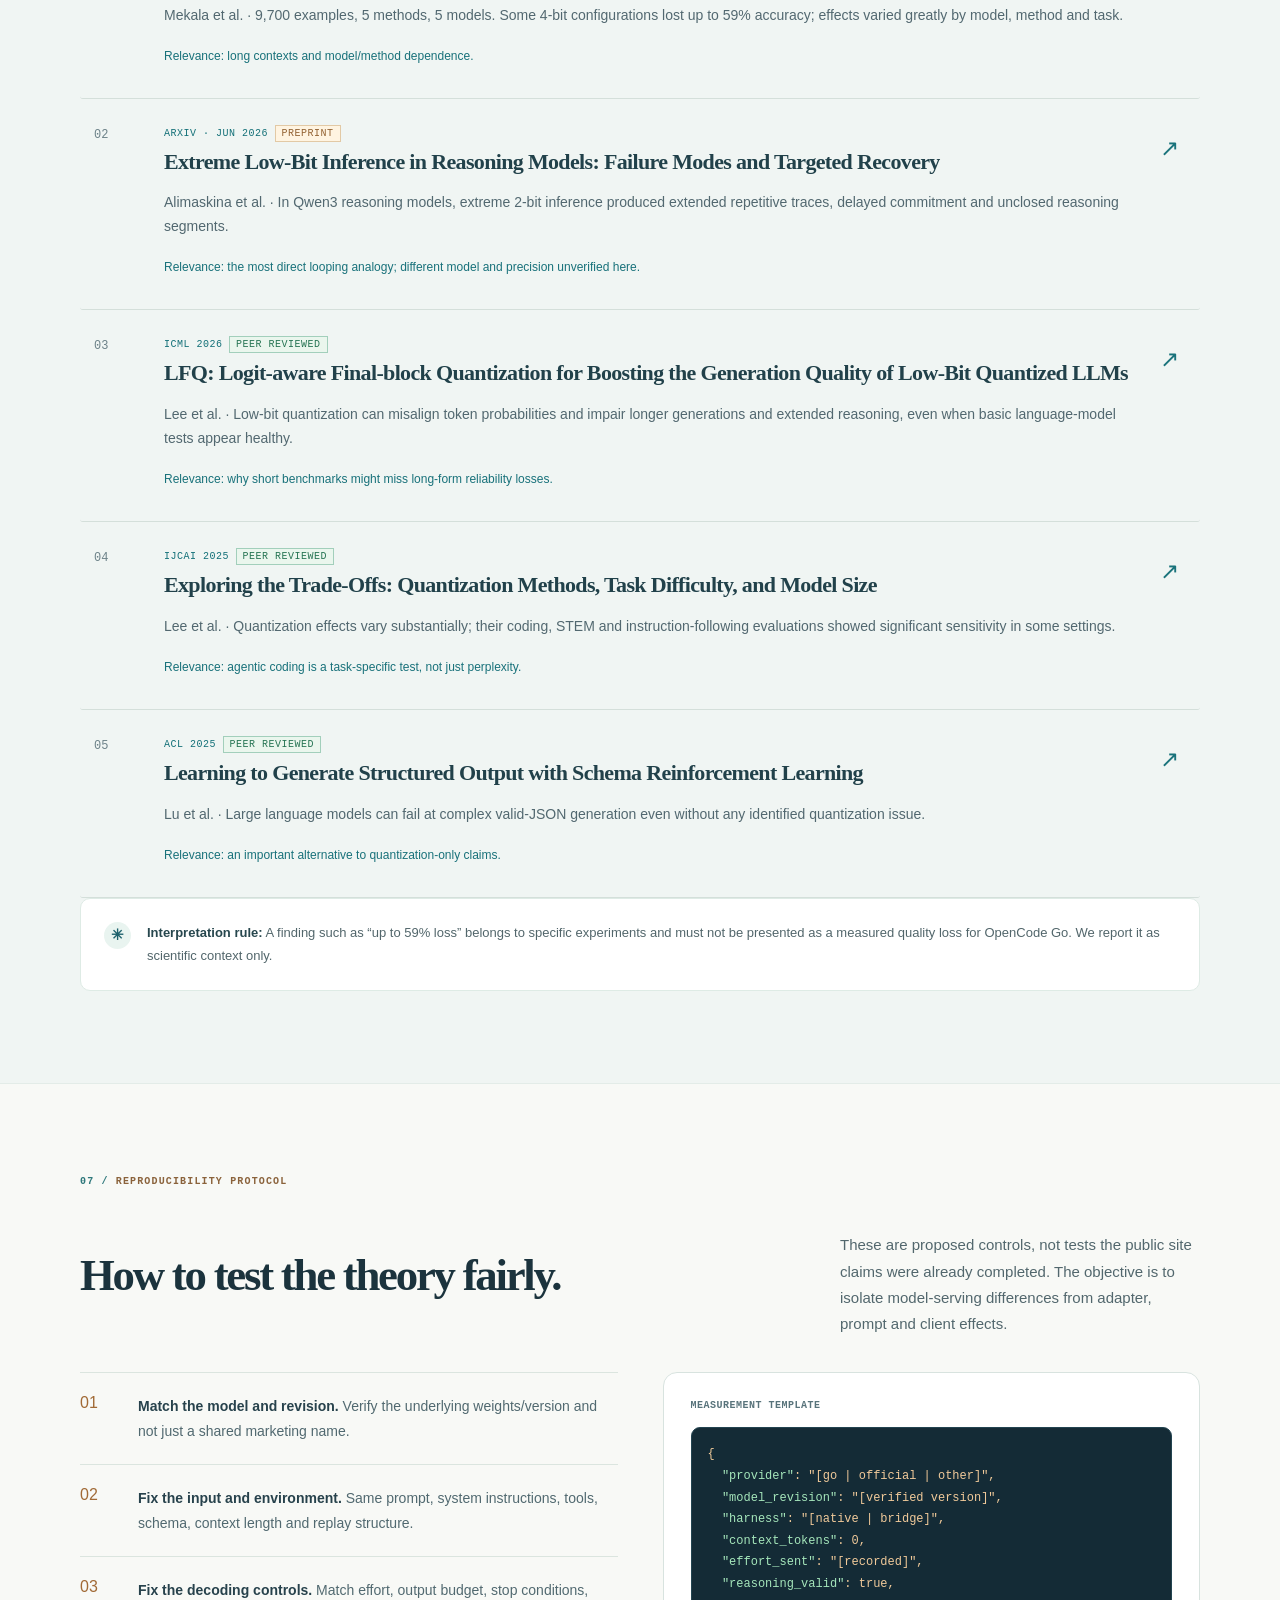
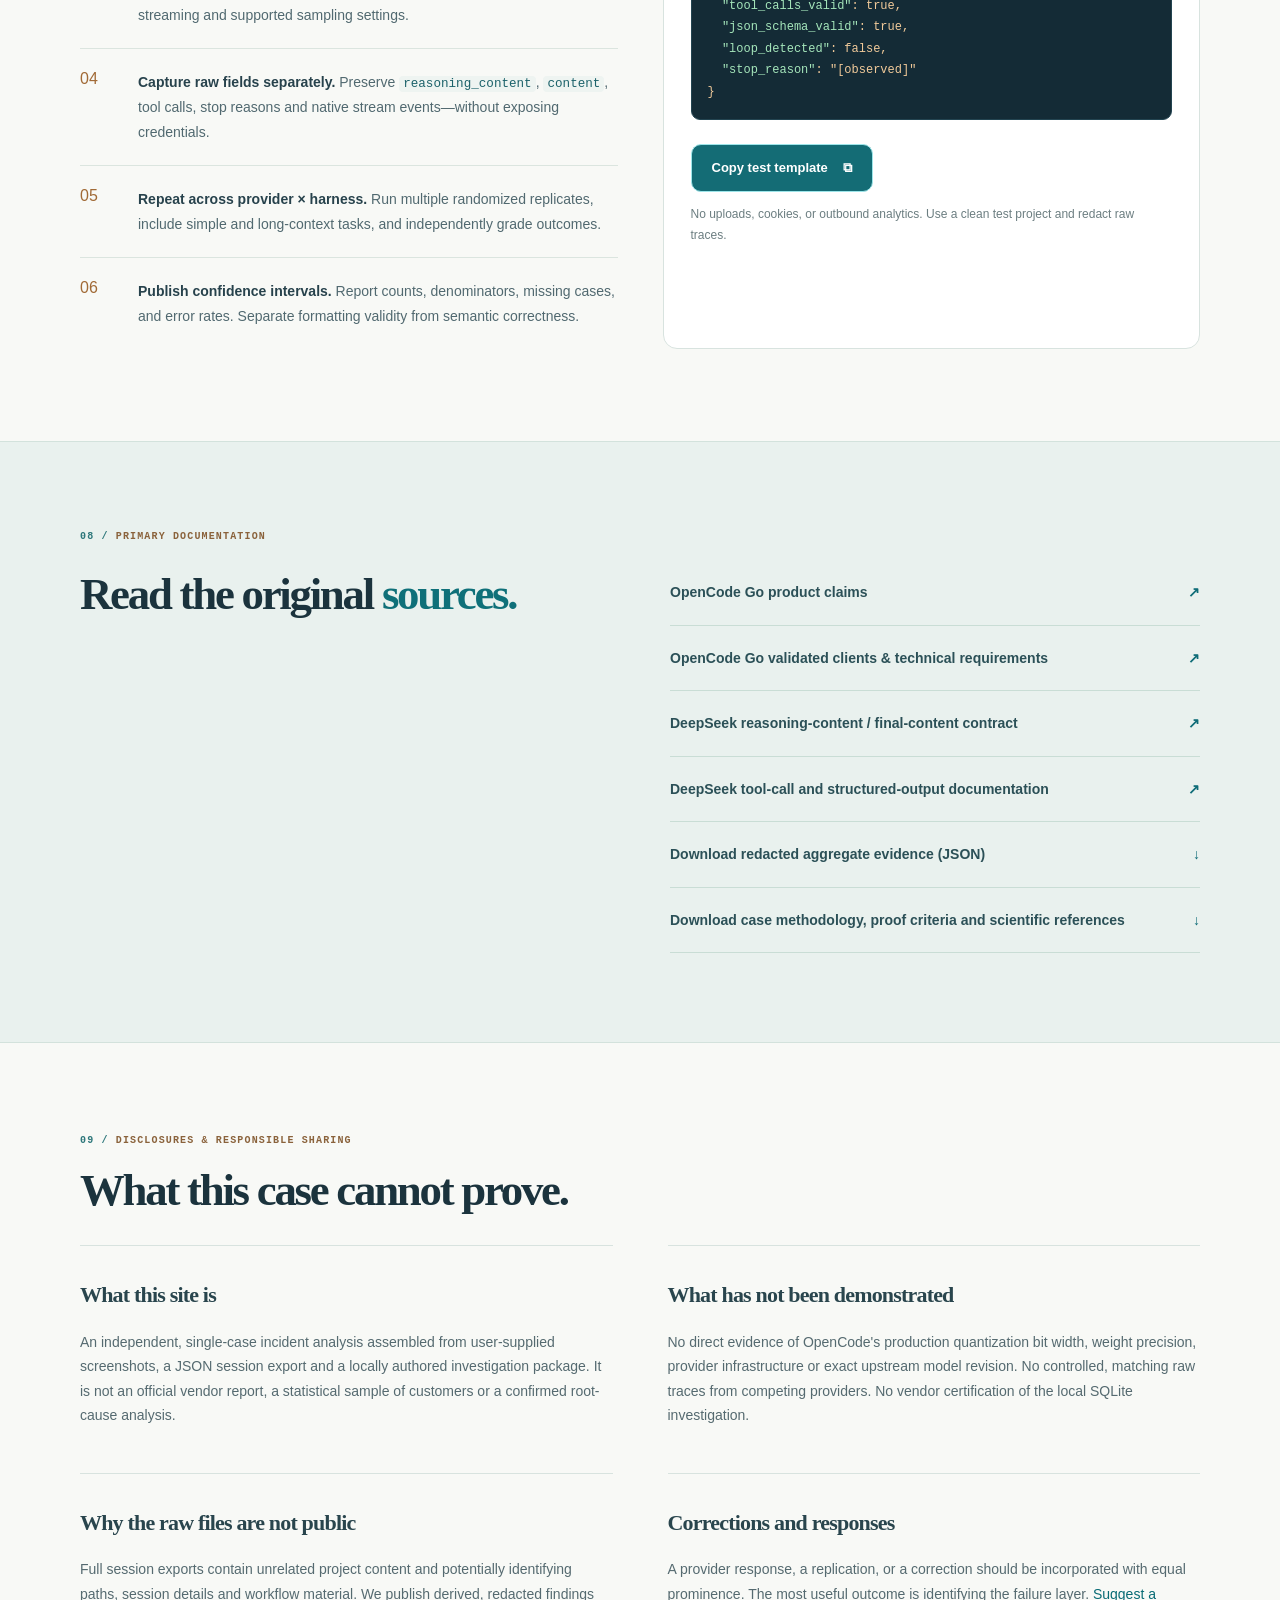
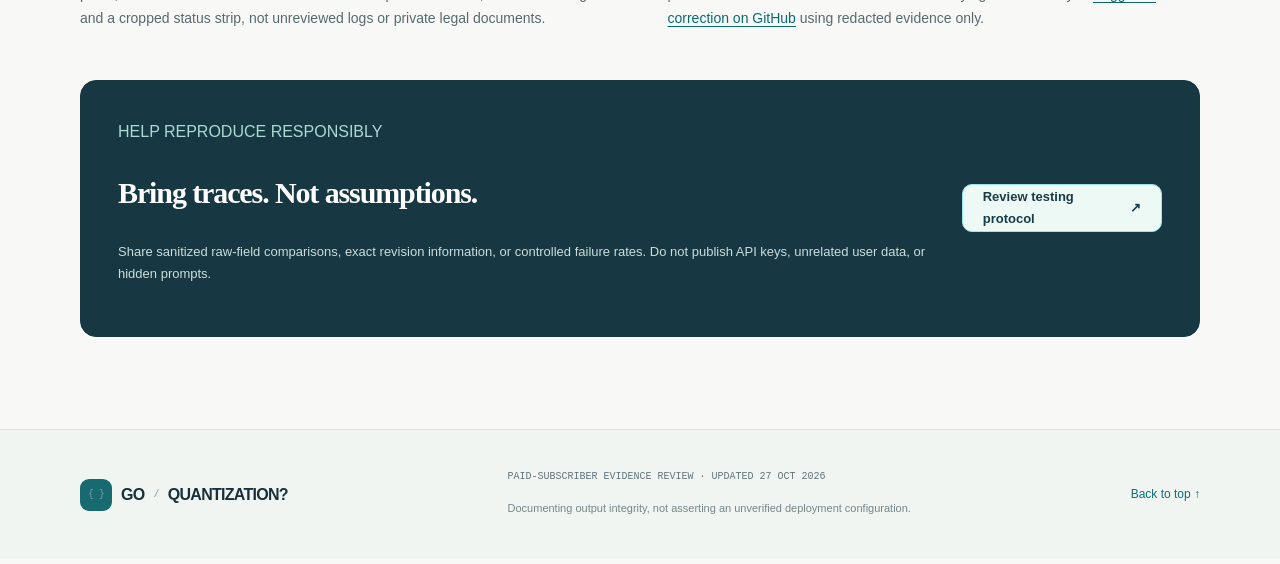
==== commit 2580fb0d: "Prepare prominent video-evidence CTA that activates when media are uploaded" ====
--- a/site/index.html
+++ b/site/index.html
@@ -104,7 +104,7 @@
     <section class="section video-observation" id="recording" aria-labelledby="recording-title"><div class="container">
 <div class="section-intro"><div class="kicker"><span>VIDEO REVIEW /</span> FULL 46-SECOND SCREEN CAPTURE</div><h2 id="recording-title">A visible UI boundary change at <span class="accent">00:15.</span></h2><p>The subscriber identifies a moment where grey thinking-style text appears to change to brighter white answer/summary-style text while the thinking indicator remains visible. The timing has been reviewed against the supplied recording.</p></div>
 <div class="recording-card"><div class="recording-mark"><span>00:15</span><small>Key visual transition</small></div><div><h3>Thinking indicator still visible; text presentation changes</h3><p>That makes the reasoning-to-summary display boundary a reasonable target for investigation. It does <strong>not</strong> by itself prove that a hidden chain of thought leaked from the backend, or that quantization caused the display.</p><p class="recording-caution">The recording begins after problematic output is already visible, so it does not establish the original onset. Other notable inspection points: 00:04 and 00:41.</p></div></div>
-<p class="recording-note">The complete silent recording and large cropped images are preserved in the media package. The public site's embedded media will be added once its binary assets have been transferred to GitHub; video analysis is published here without claiming the video is already hosted.</p></div></section>
+<div class="recording-action"><a class="button primary" href="evidence/index.html" id="video-gallery-link" hidden>Watch the full silent recording and enlarge all seven screenshots →</a><p id="video-gallery-pending" class="recording-note">Media review and chapter markers are ready. The video and screenshot binaries have not yet been transferred to the public repository.</p></div></div></section>
 <section class="section exhibits-section" id="exhibits" aria-labelledby="exhibit-title"><div class="container"><div class="section-intro"><div class="kicker"><span>EVIDENCE LIBRARY /</span> SCREENSHOTS AND RAW EXPORTS</div><h2 id="exhibit-title">Seven screenshots. One complete failed session.</h2><p>The private case package preserves the original image exhibits and session files. This public index summarizes them without exposing local paths, account identifiers or unrelated project data.</p></div>
 <div class="exhibit-layout">
 <article class="exhibit-tile"><span class="exhibit-id">A</span><h3>OpenCode Go native-session capture</h3><p>Shows the Go/DeepSeek route alongside planning-like output in the native interface.</p><small>Screenshot · provider label visible</small></article>
@@ -156,6 +156,8 @@
     <section class="container section disclosure-section" id="disclosures"><div class="kicker"><span>09 /</span> DISCLOSURES & RESPONSIBLE SHARING</div><h2>What this case cannot prove.</h2><div class="disclosures"><div><h3>What this site is</h3><p>An independent, single-case incident analysis assembled from user-supplied screenshots, a JSON session export and a locally authored investigation package. It is not an official vendor report, a statistical sample of customers or a confirmed root-cause analysis.</p></div><div><h3>What has not been demonstrated</h3><p>No direct evidence of OpenCode's production quantization bit width, weight precision, provider infrastructure or exact upstream model revision. No controlled, matching raw traces from competing providers. No vendor certification of the local SQLite investigation.</p></div><div><h3>Why the raw files are not public</h3><p>Full session exports contain unrelated project content and potentially identifying paths, session details and workflow material. We publish derived, redacted findings and a cropped status strip, not unreviewed logs or private legal documents.</p></div><div><h3>Corrections and responses</h3><p>A provider response, a replication, or a correction should be incorporated with equal prominence. The most useful outcome is identifying the failure layer. <a href="https://github.com/noonenobody121/opencode-go-output-integrity/issues" target="_blank" rel="noopener noreferrer">Suggest a correction on GitHub</a> using redacted evidence only.</p></div></div><div class="footer-cta"><div><span>HELP REPRODUCE RESPONSIBLY</span><h3>Bring traces. Not assumptions.</h3><p>Share sanitized raw-field comparisons, exact revision information, or controlled failure rates. Do not publish API keys, unrelated user data, or hidden prompts.</p></div><a href="#reproduce" class="button primary">Review testing protocol <span aria-hidden="true">↗</span></a></div></section>
   </main>
   <footer class="footer"><div class="container footer-main"><a class="brand" href="#top"><span class="brand-icon">{ }</span>GO<span class="brand-outline">/</span>QUANTIZATION?</a><div><span>PAID-SUBSCRIBER EVIDENCE REVIEW · UPDATED 27 OCT 2026</span><p>Documenting output integrity, not asserting an unverified deployment configuration.</p></div><a class="backtop" href="#top">Back to top ↑</a></div></footer>
-  <script src="script.js" defer></script>
+  <script src="script.js" defer></script><script>
+fetch('evidence/index.html',{method:'HEAD'}).then(response=>{if(!response.ok)return;const link=document.getElementById('video-gallery-link');const pending=document.getElementById('video-gallery-pending');if(link)link.hidden=false;if(pending)pending.hidden=true;}).catch(()=>{});
+</script>
 </body>
 </html>
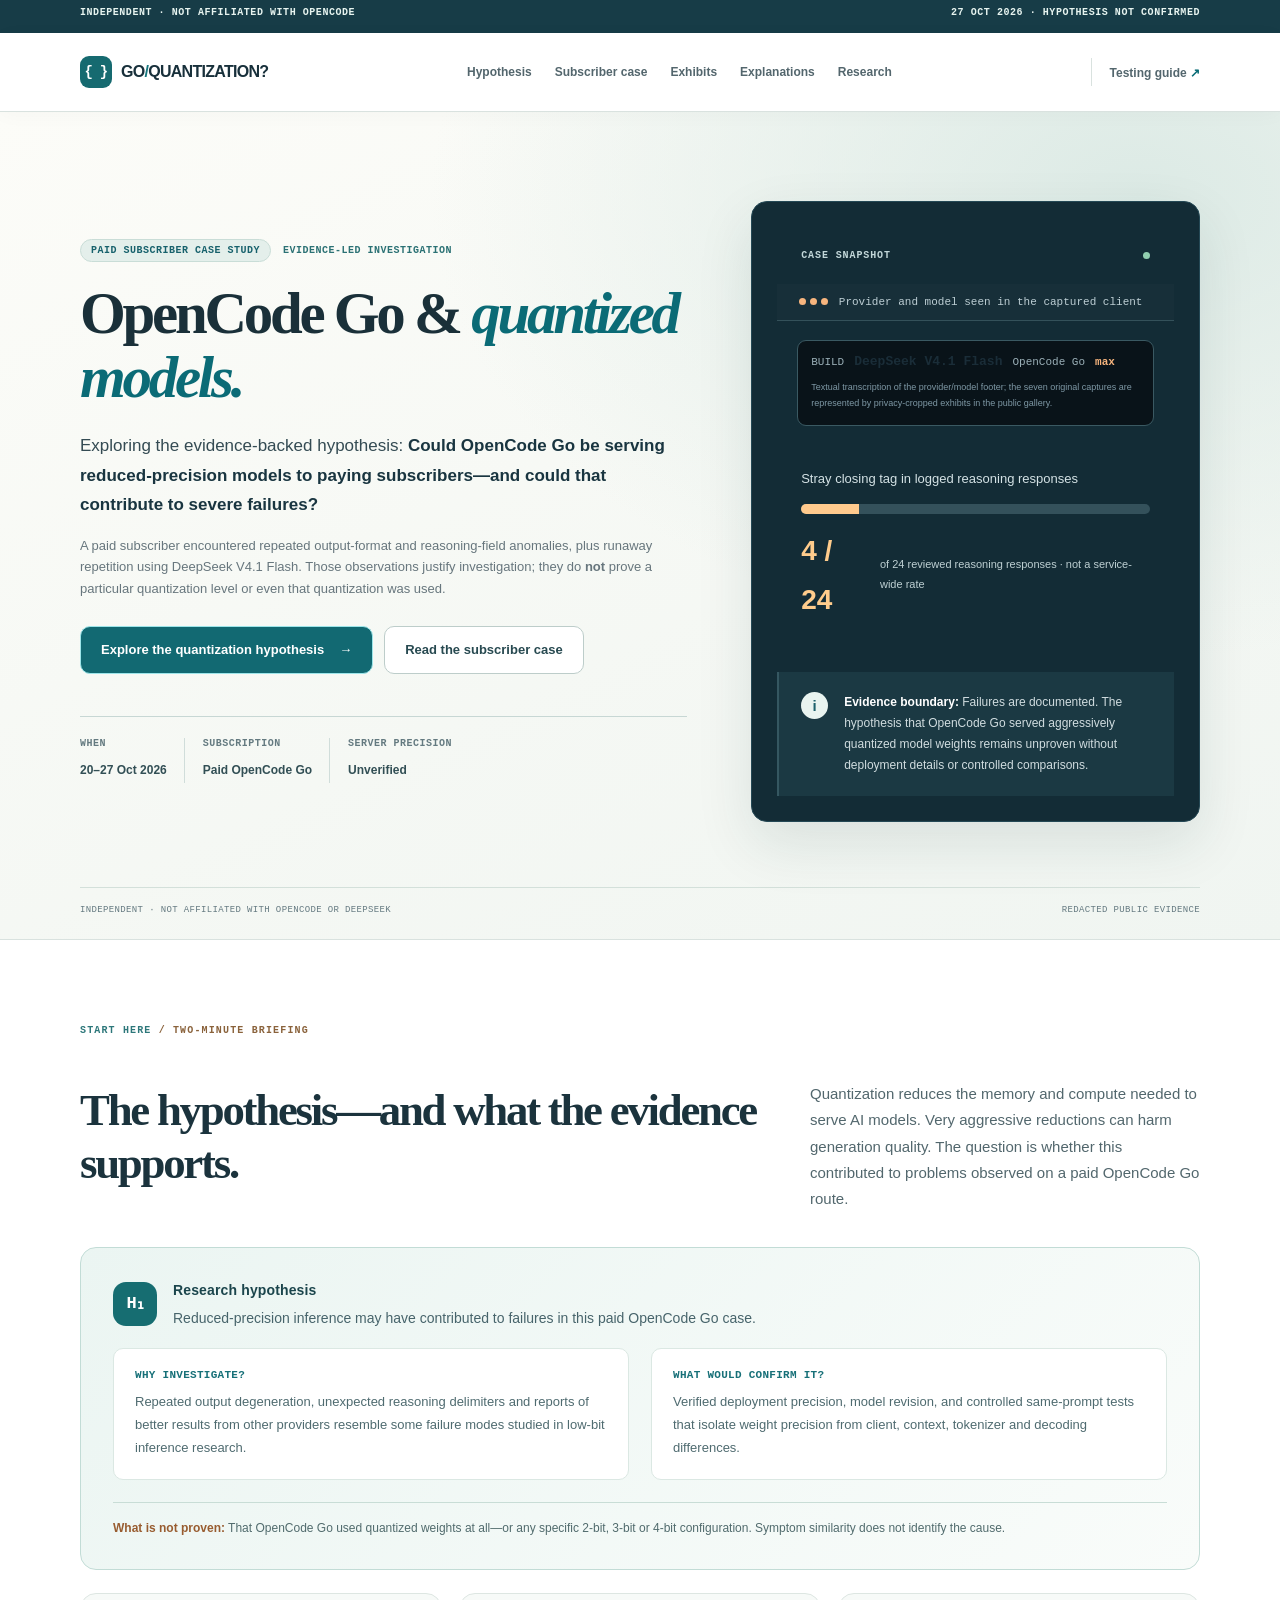
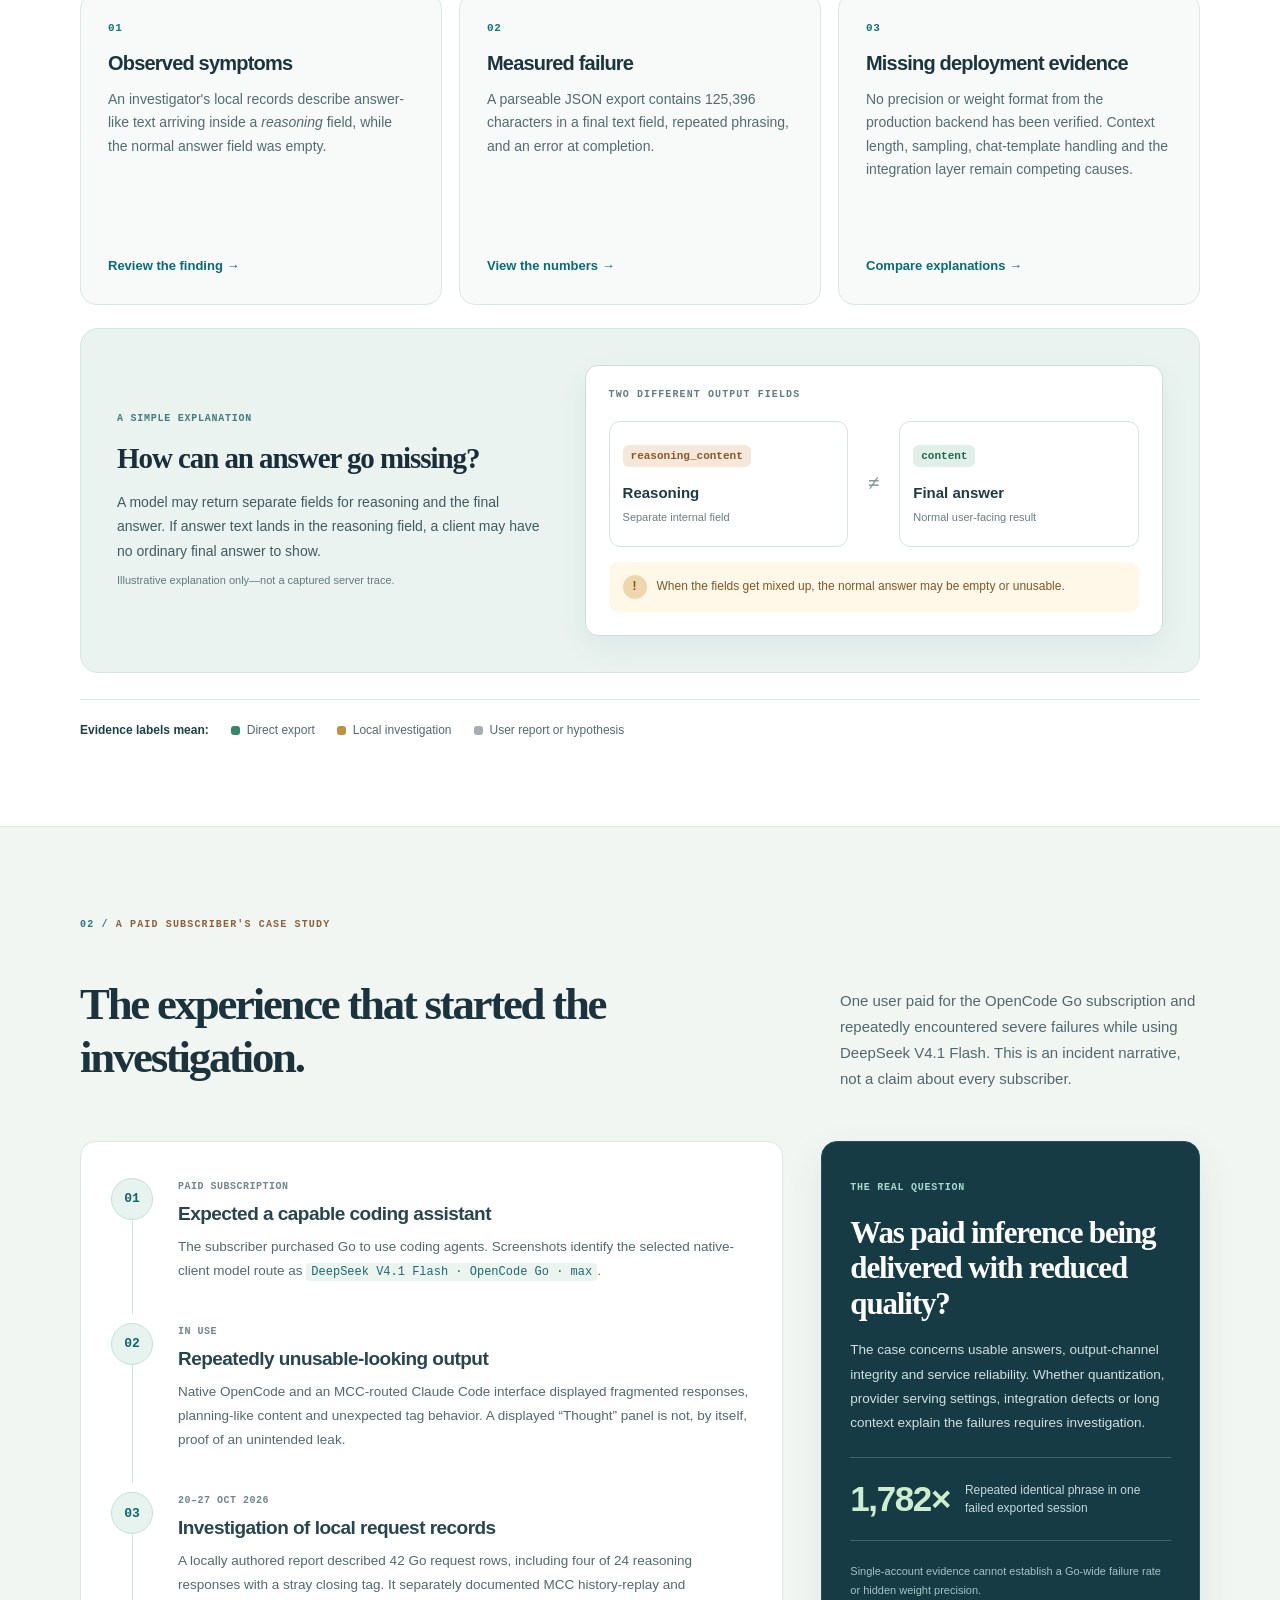
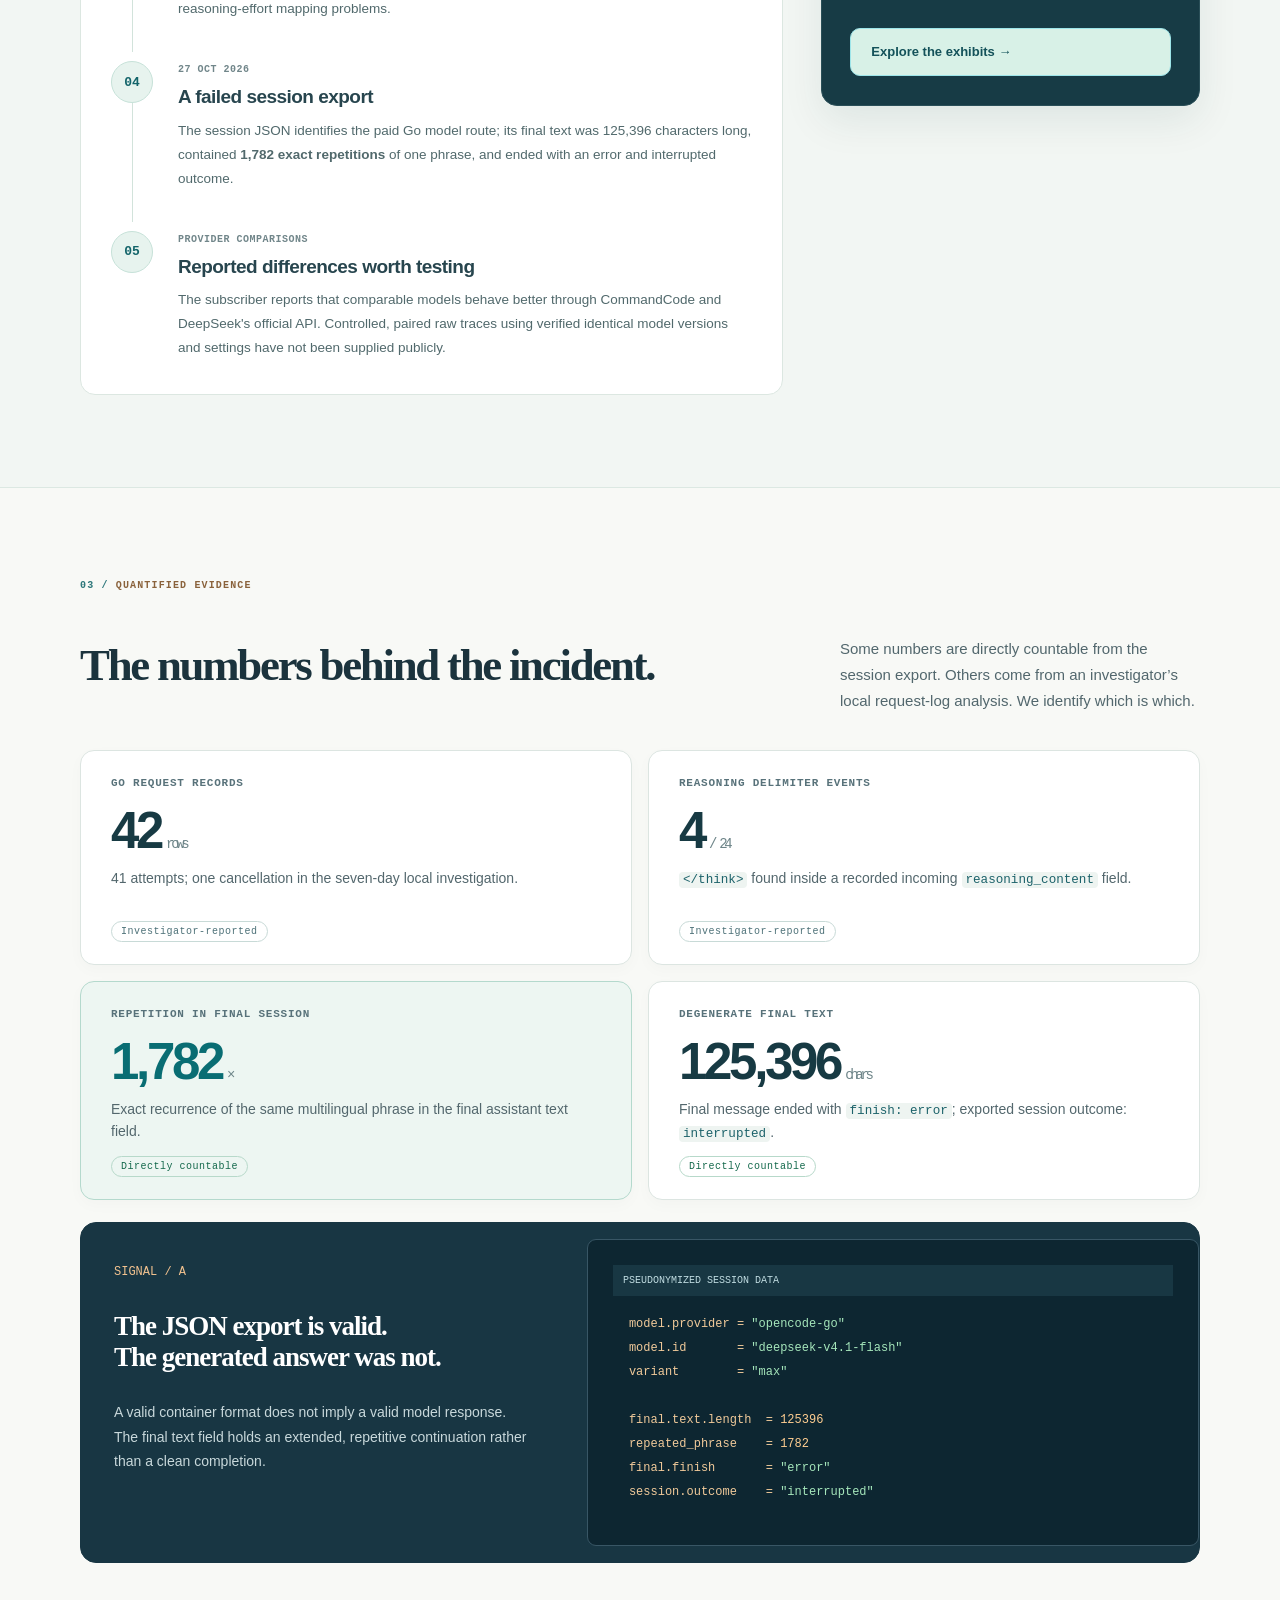
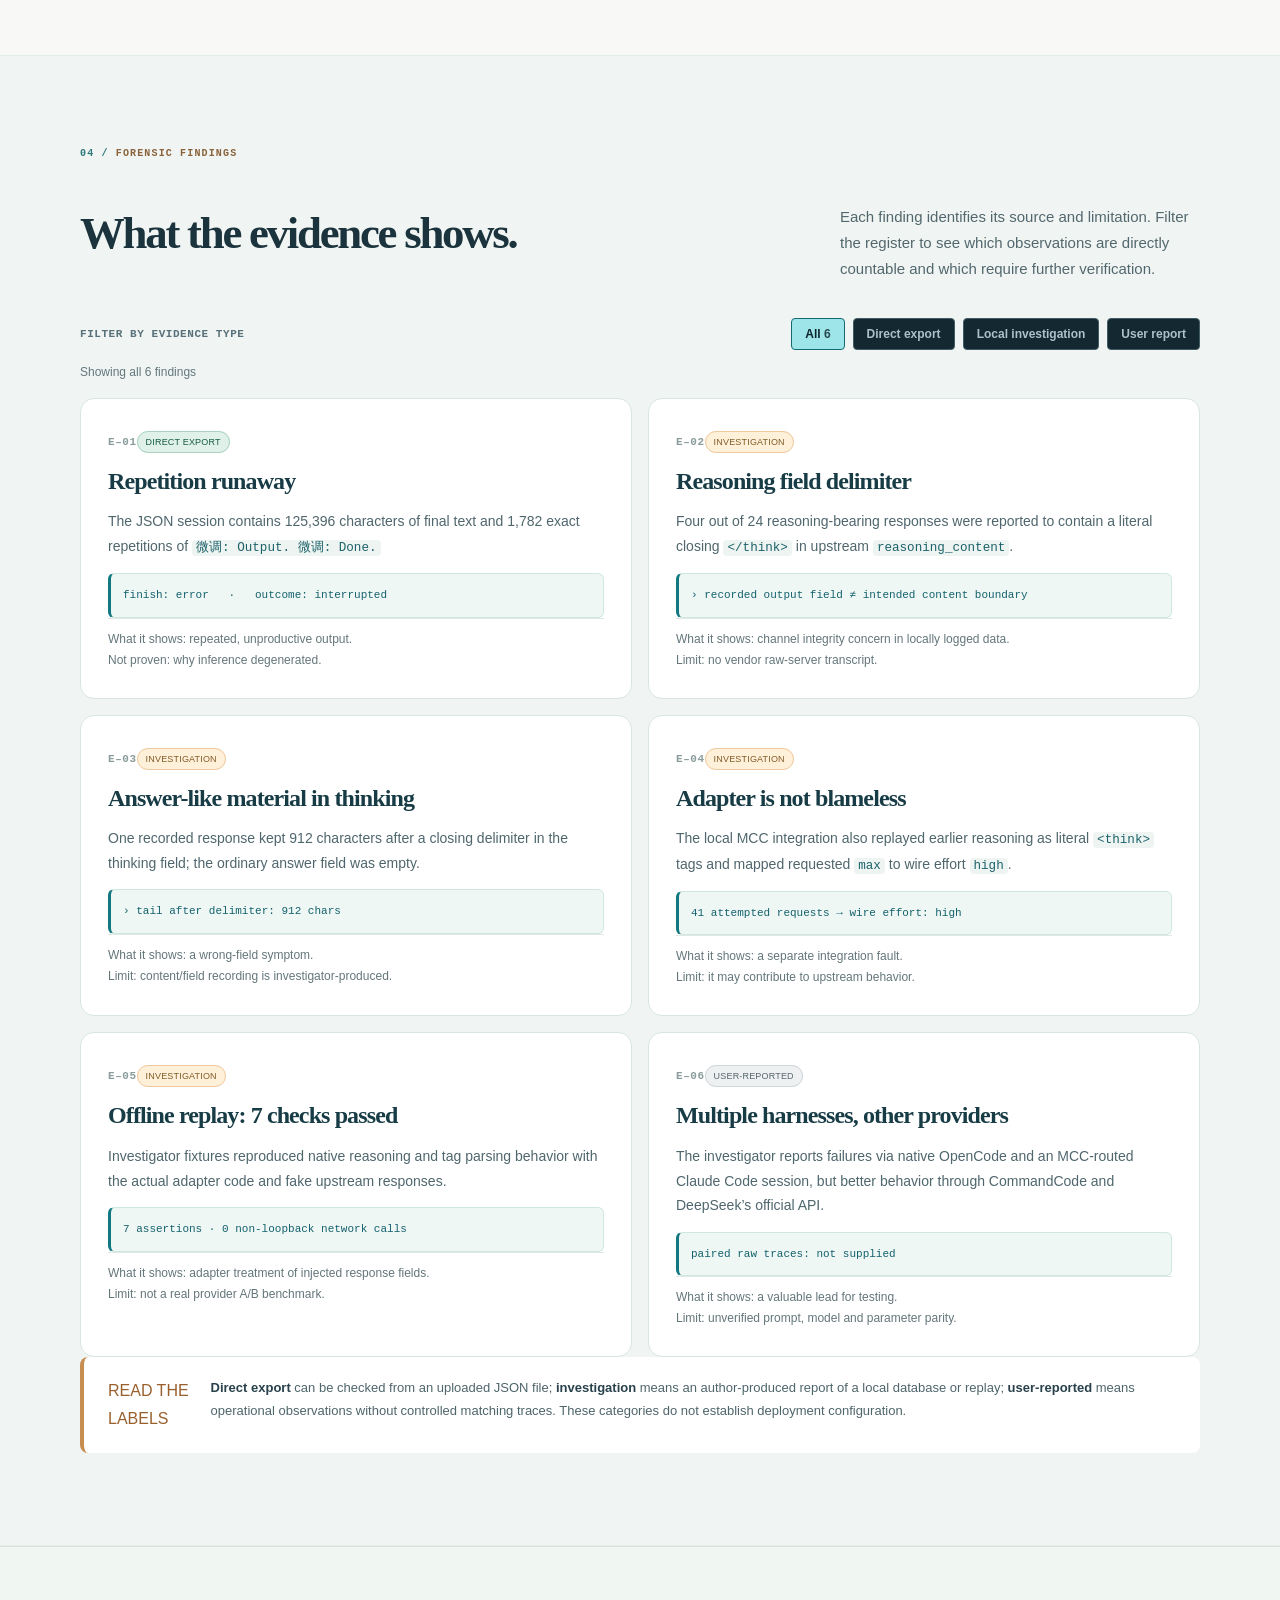
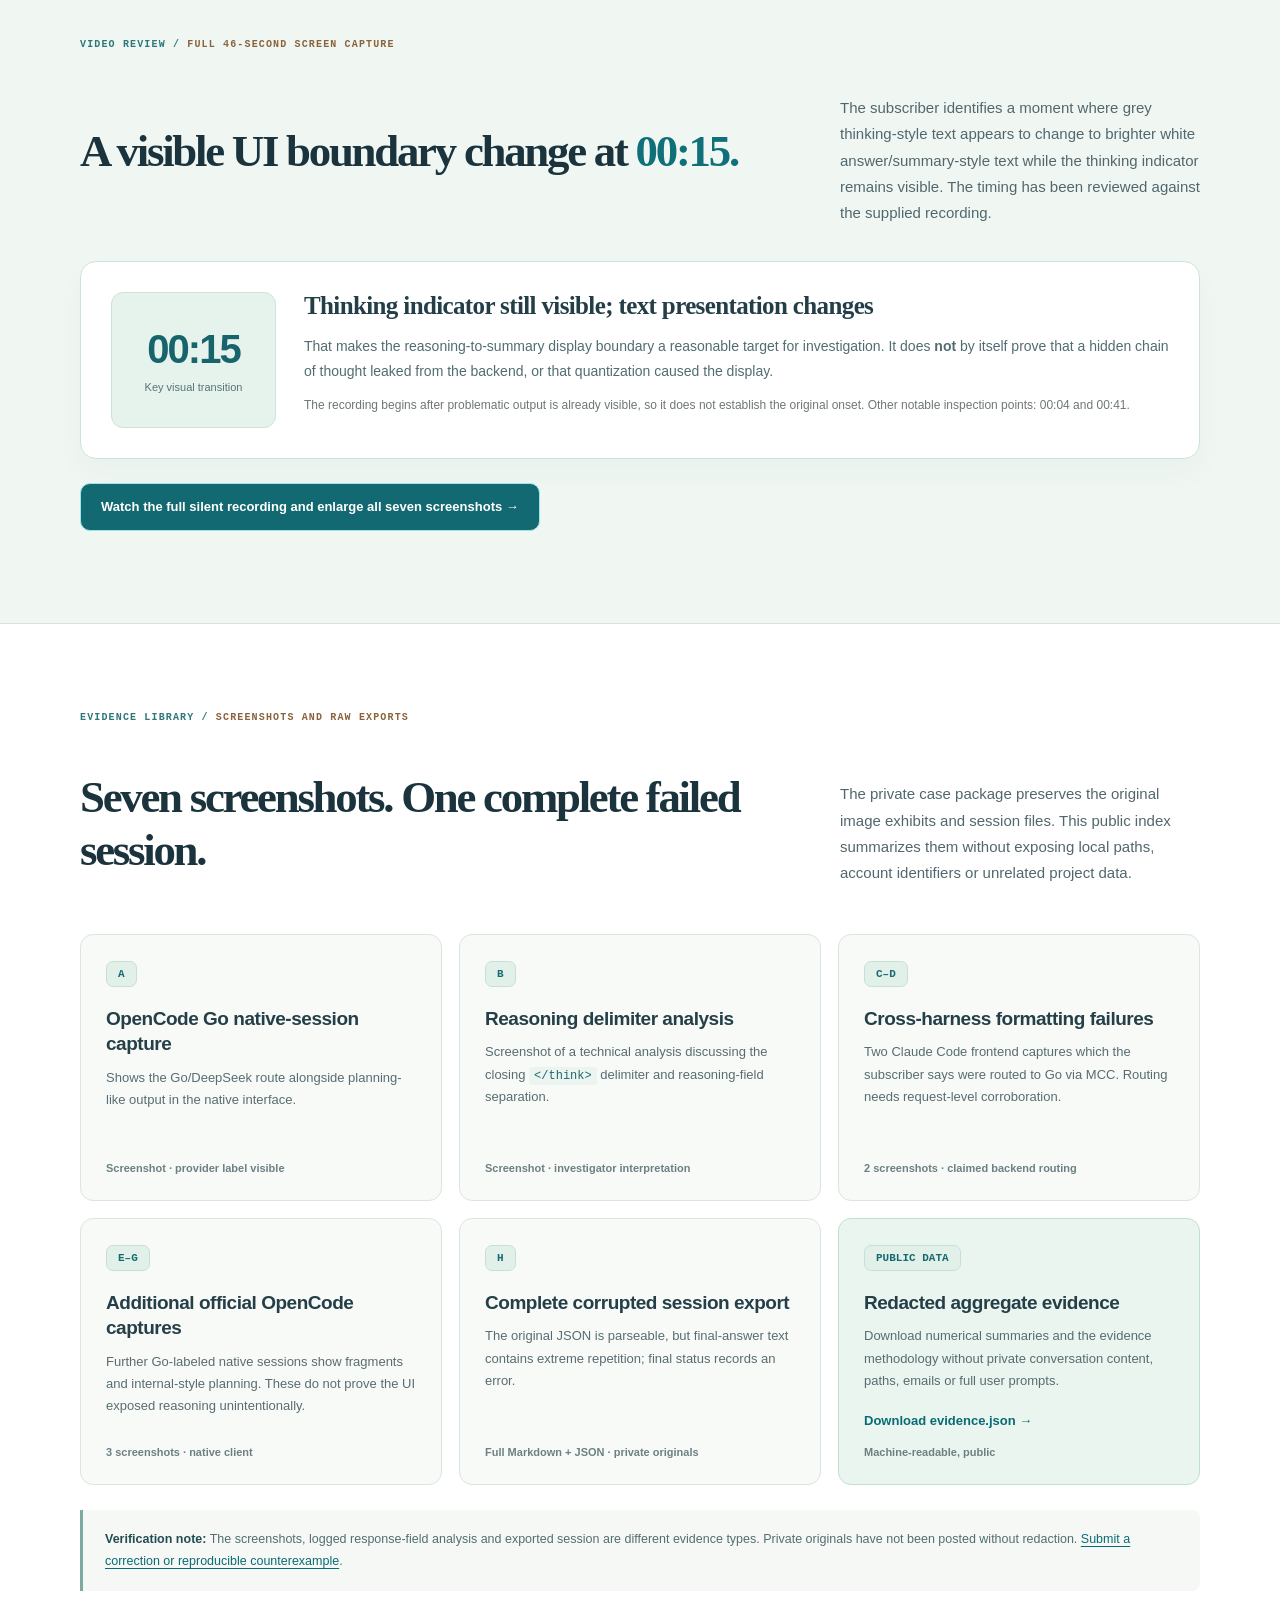
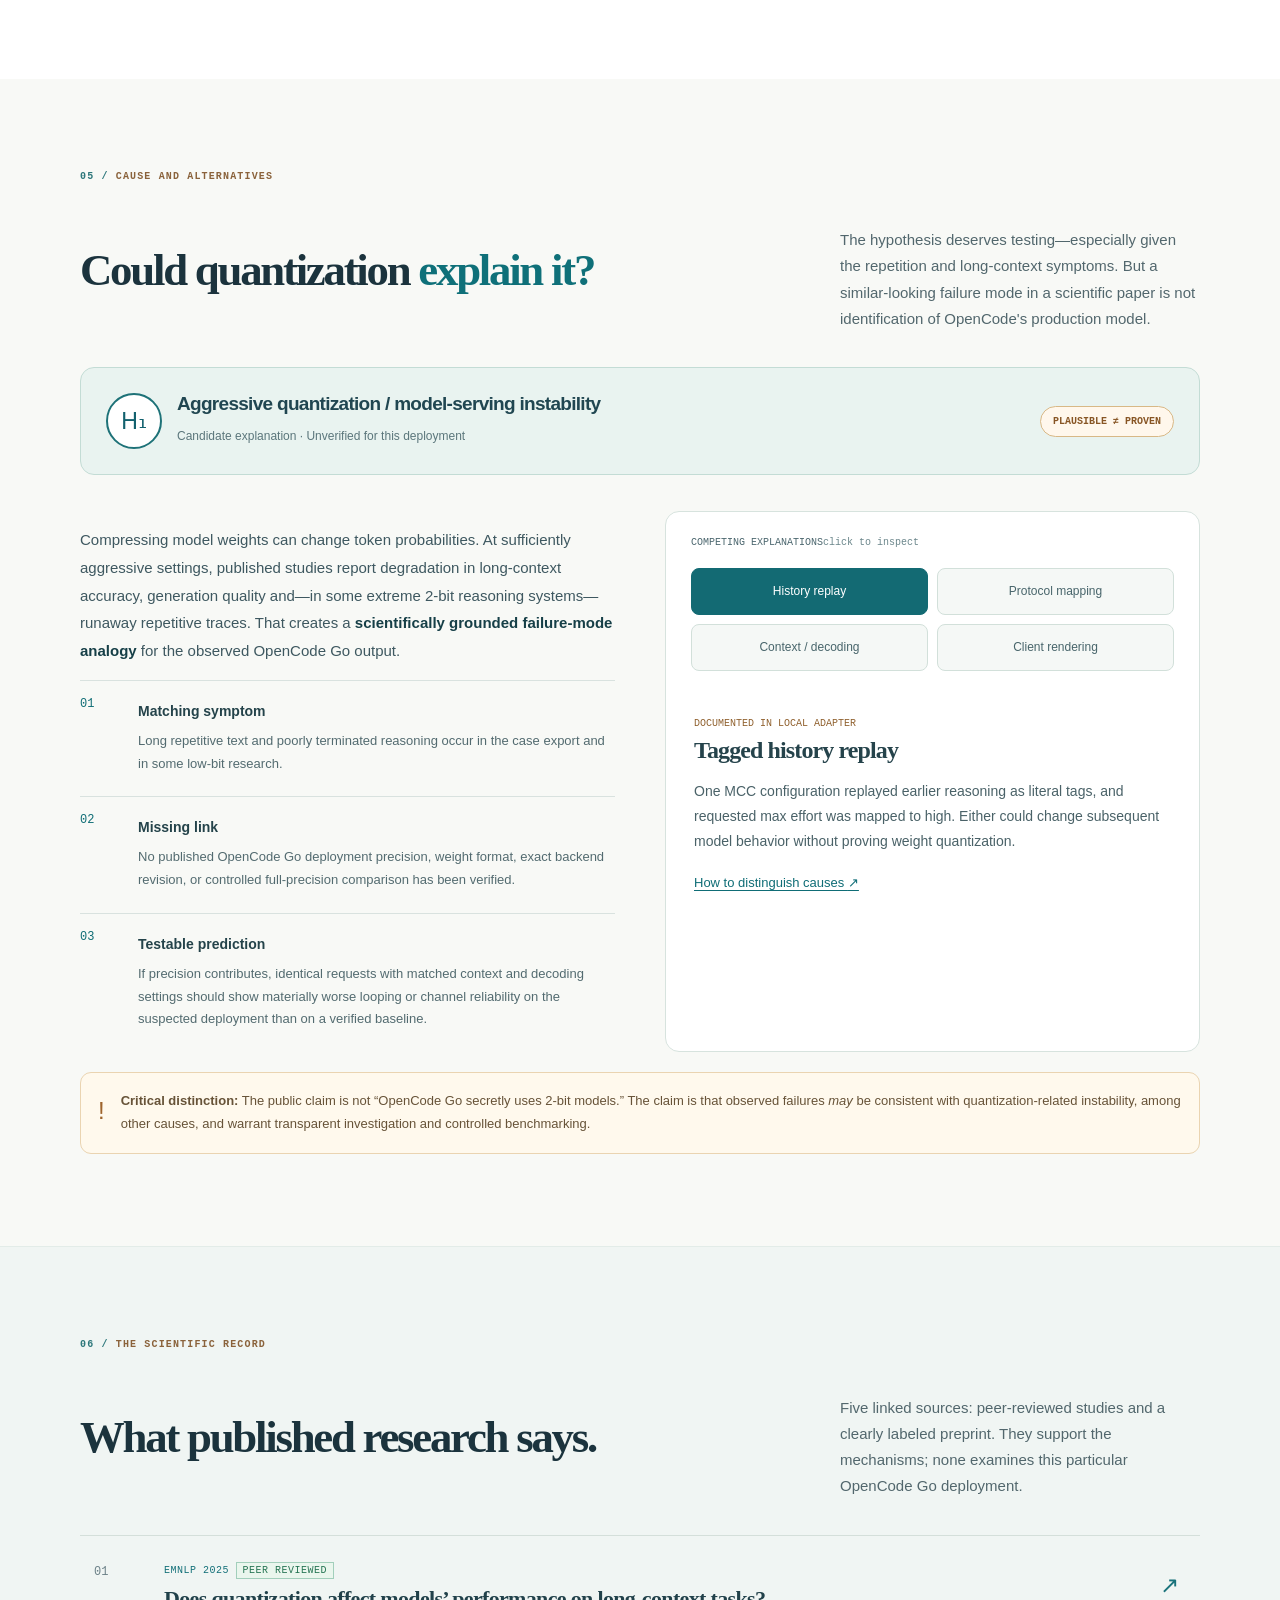
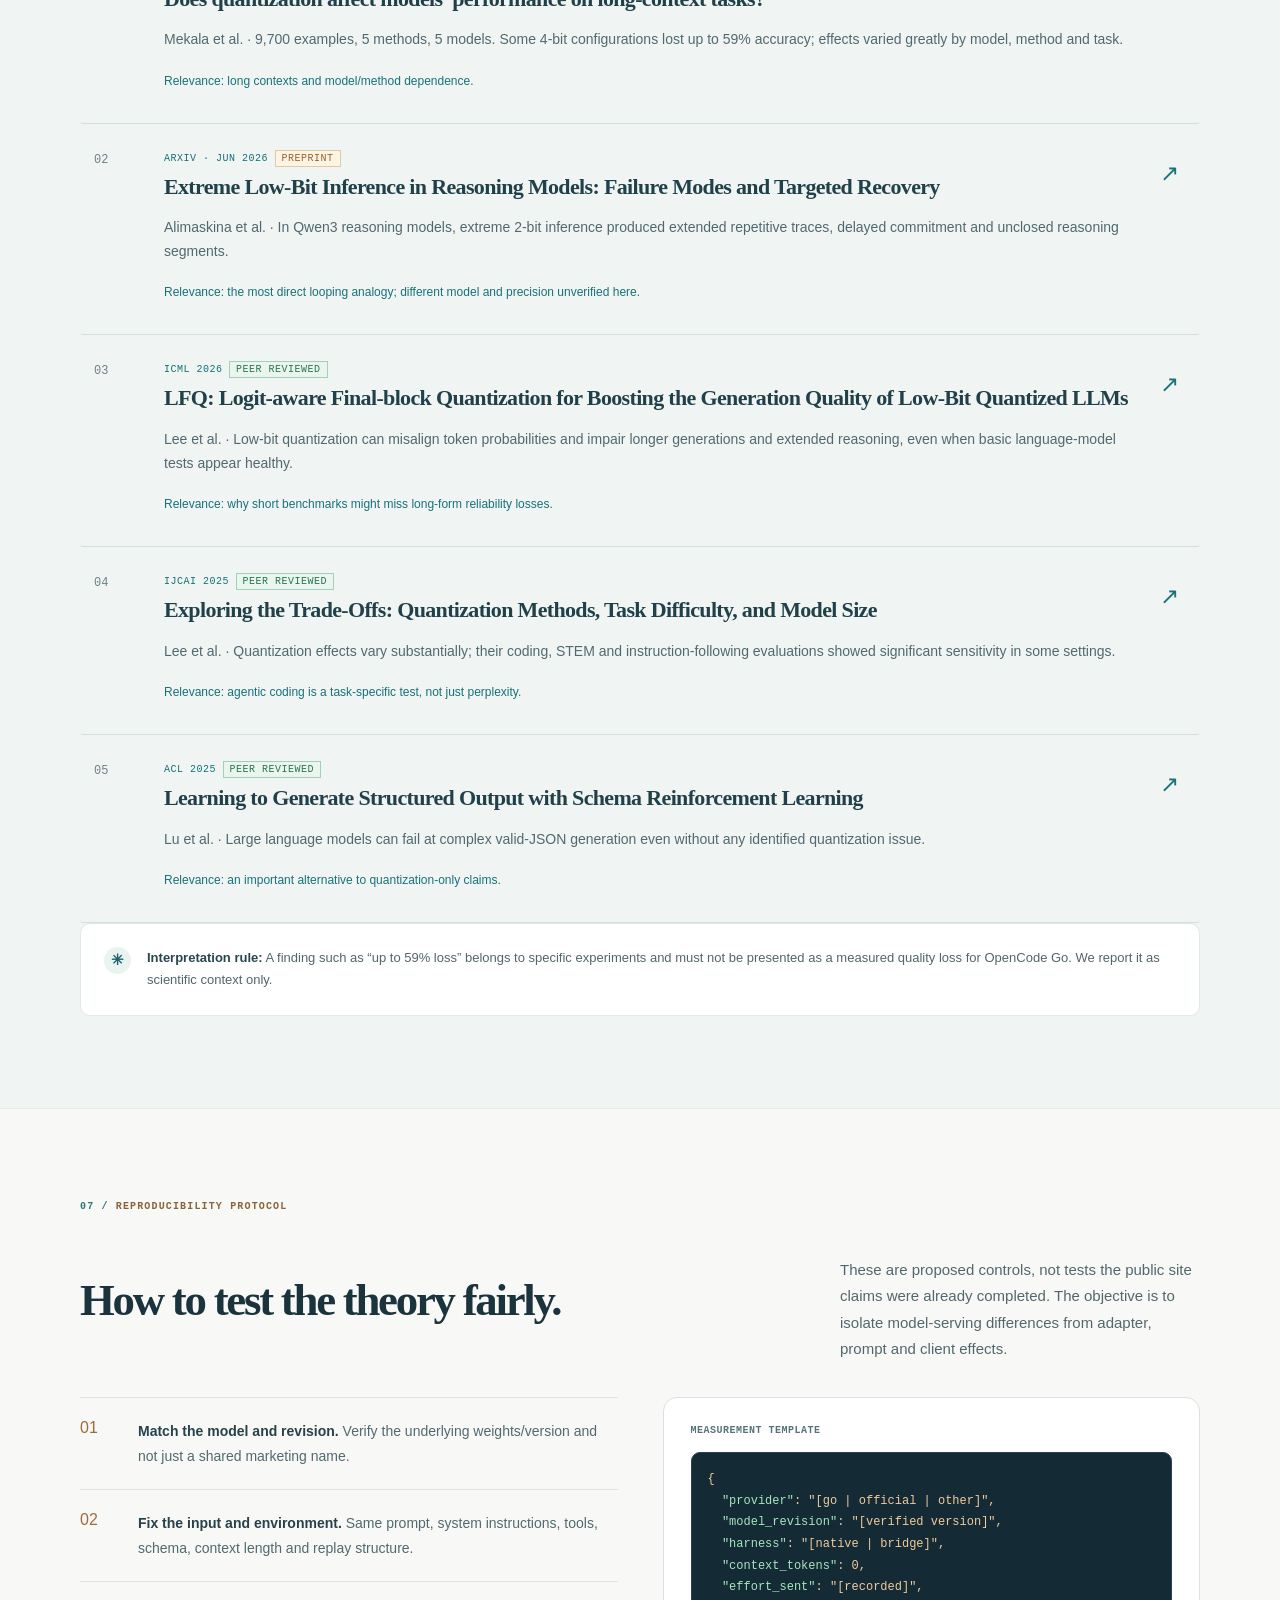
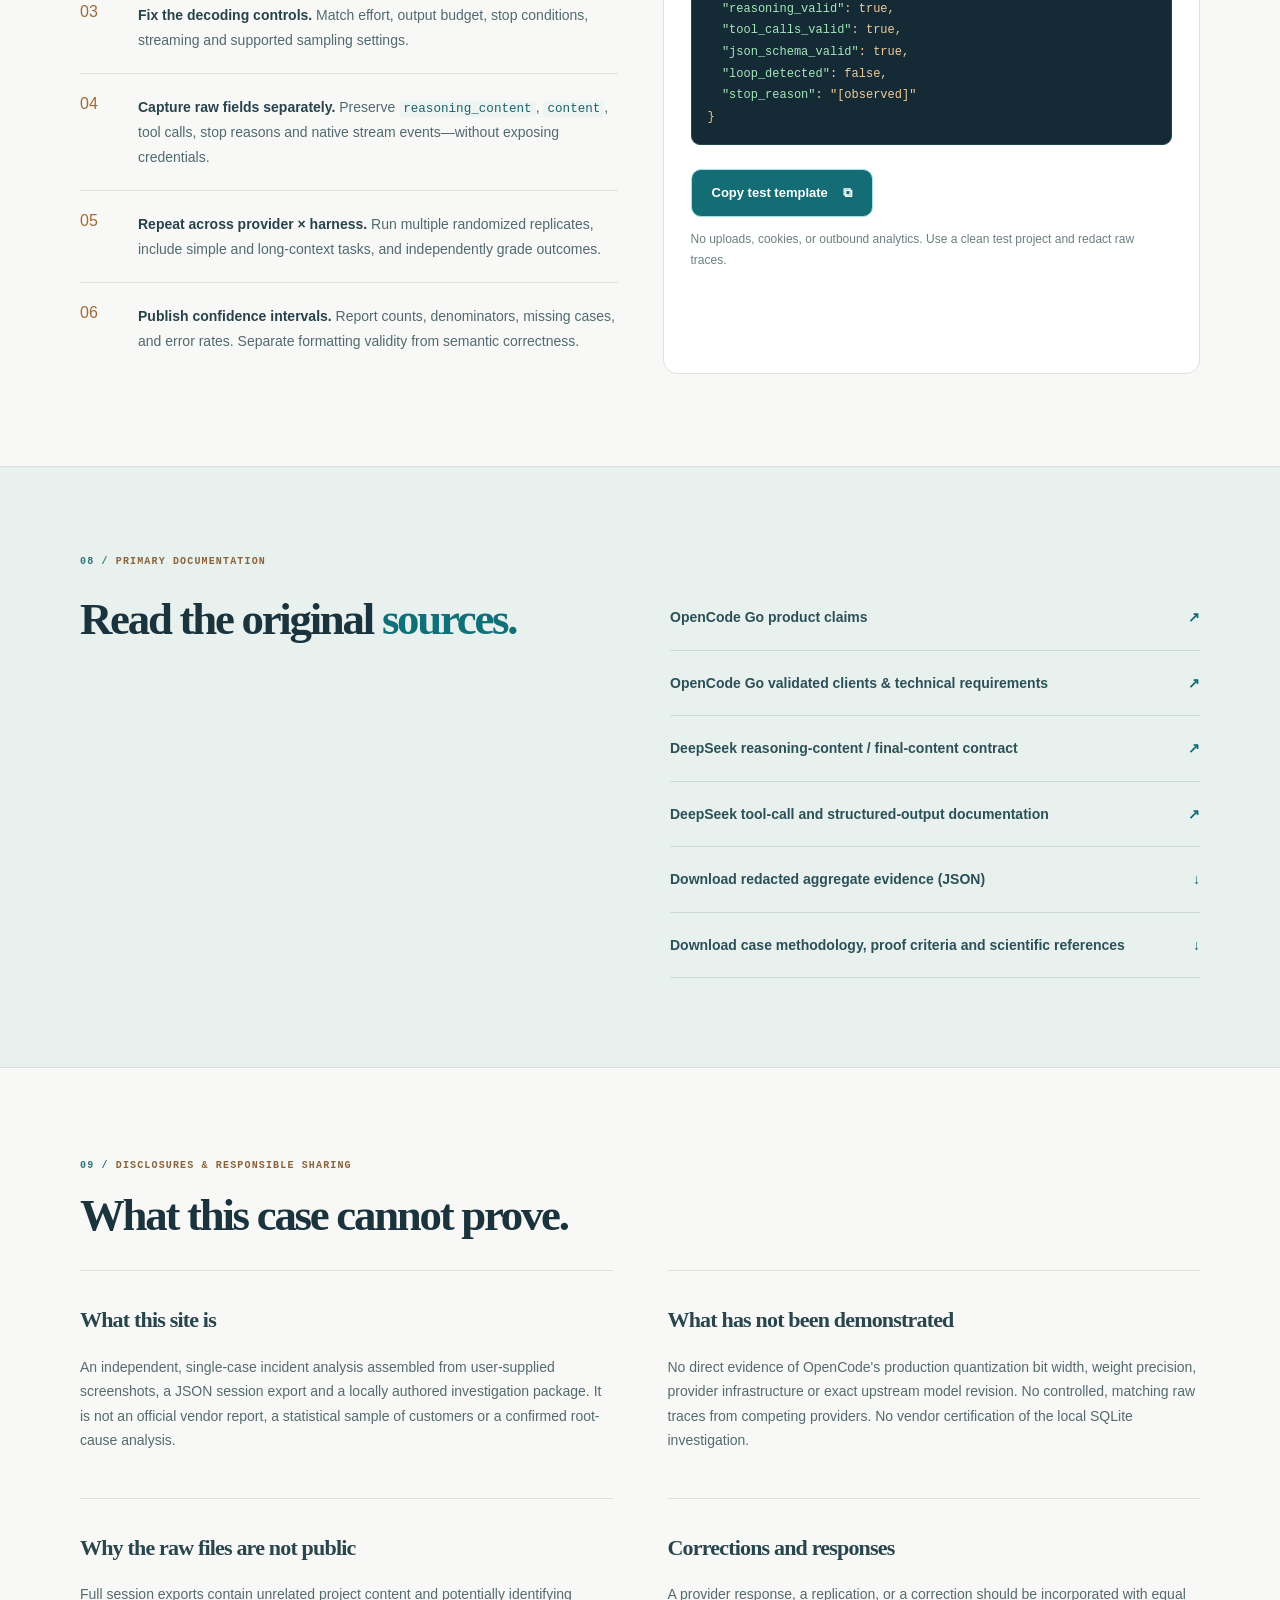
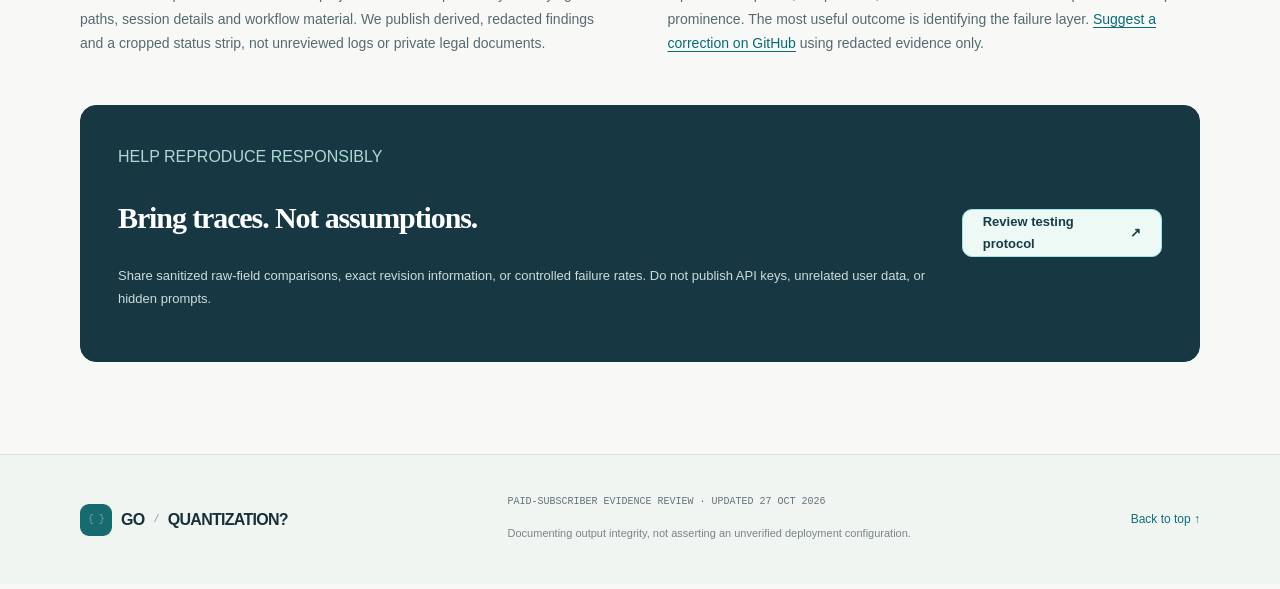
==== commit d2cd7089: "Publish seven redacted CLI captures and full silent 46s video with timestamped evidence gallery" ====
--- a/site/index.html
+++ b/site/index.html
@@ -37,7 +37,7 @@
         <aside class="hero-aside" aria-label="Summary of key observations">
           <div class="hero-aside-top"><span class="panel-overline">CASE SNAPSHOT</span><span class="status-dot" aria-label="Observed"></span></div>
           <div class="terminal-title"><span class="terminal-lights"><i></i><i></i><i></i></span> Provider and model seen in the captured client</div>
-          <div class="screenstrip"><div class="verified-model-label"><span>BUILD</span><strong>DeepSeek V4.1 Flash</strong><span>OpenCode Go</span><b>max</b></div><small>Textual transcription of the provider/model footer; original private screenshots are not published.</small></div>
+          <div class="screenstrip"><div class="verified-model-label"><span>BUILD</span><strong>DeepSeek V4.1 Flash</strong><span>OpenCode Go</span><b>max</b></div><small>Textual transcription of the provider/model footer; the seven original captures are represented by privacy-cropped exhibits in the public gallery.</small></div>
           <div class="hero-chart"><span>Stray closing tag in logged reasoning responses</span><div class="mini-bar"><div style="width:16.67%"></div></div><div class="hero-chart-bottom"><strong>4 / 24</strong><span>of 24 reviewed reasoning responses · not a service-wide rate</span></div></div>
           <div class="hero-aside-notice"><span class="asterisk" aria-hidden="true">i</span><p><strong>Evidence boundary:</strong> Failures are documented. The hypothesis that OpenCode Go served aggressively quantized model weights remains unproven without deployment details or controlled comparisons.</p></div>
         </aside>
--- a/site/styles.css
+++ b/site/styles.css
@@ -83,3 +83,17 @@
 @media(max-width:1050px){.exhibit-layout{grid-template-columns:repeat(2,minmax(0,1fr))}.story-layout{grid-template-columns:1.15fr .85fr;gap:22px}}
 @media(max-width:850px){.story-layout{grid-template-columns:1fr}.story-summary{position:static}.exhibit-layout{grid-template-columns:repeat(2,minmax(0,1fr))}}
 @media(max-width:620px){.brief-columns{grid-template-columns:1fr;gap:10px}.hypothesis-brief{padding:23px 21px}.brief-heading{align-items:flex-start}.brief-heading span:last-child{font-size:13px}.story-timeline{padding:20px}.story-step{grid-template-columns:37px 1fr;gap:13px}.story-step:not(:last-child)::before{left:18px;top:41px}.story-index{width:36px;height:36px;font-size:11px}.story-step h3{font-size:17px}.story-summary{padding:24px}.exhibit-layout{grid-template-columns:1fr}.exhibit-tile{min-height:0;padding:23px}.exhibits-section{padding:66px 0}}
+
+/* Reviewed 46s video evidence at 00:15 */
+.video-observation{background:#f0f7f3;border-top:1px solid #d4e5dc;border-bottom:1px solid #d4e5dc}
+.recording-card{display:grid;grid-template-columns:165px 1fr;gap:28px;background:#fff;border:1px solid #cfe2d8;border-radius:16px;padding:30px;box-shadow:0 14px 30px #123a3908}
+.recording-mark{display:flex;flex-direction:column;align-items:center;justify-content:center;text-align:center;background:#e6f3ed;border:1px solid #cce2d7;border-radius:12px;padding:22px 15px}
+.recording-mark span{font:800 40px var(--body);letter-spacing:-.05em;color:#17646d}
+.recording-mark small{font-size:11px;color:#557479;margin-top:8px;line-height:1.35}
+.recording-card h3{margin:0 0 14px;color:#233e47;font:700 25px var(--heading);letter-spacing:-.025em}
+.recording-card p{font-size:14px;color:#526c72;line-height:1.75;margin:0 0 12px}
+.recording-card .recording-caution{font-size:12px;color:#6f7678}
+.recording-note{font-size:13px;color:#587078;margin:15px 0 0}
+.recording-action{margin-top:24px}
+.recording-action .button{display:inline-flex}
+@media(max-width:670px){.recording-card{grid-template-columns:1fr;padding:20px}.recording-mark{padding:14px}.recording-mark span{font-size:31px}.recording-card h3{font-size:23px}.recording-action .button{white-space:normal;line-height:1.45}}
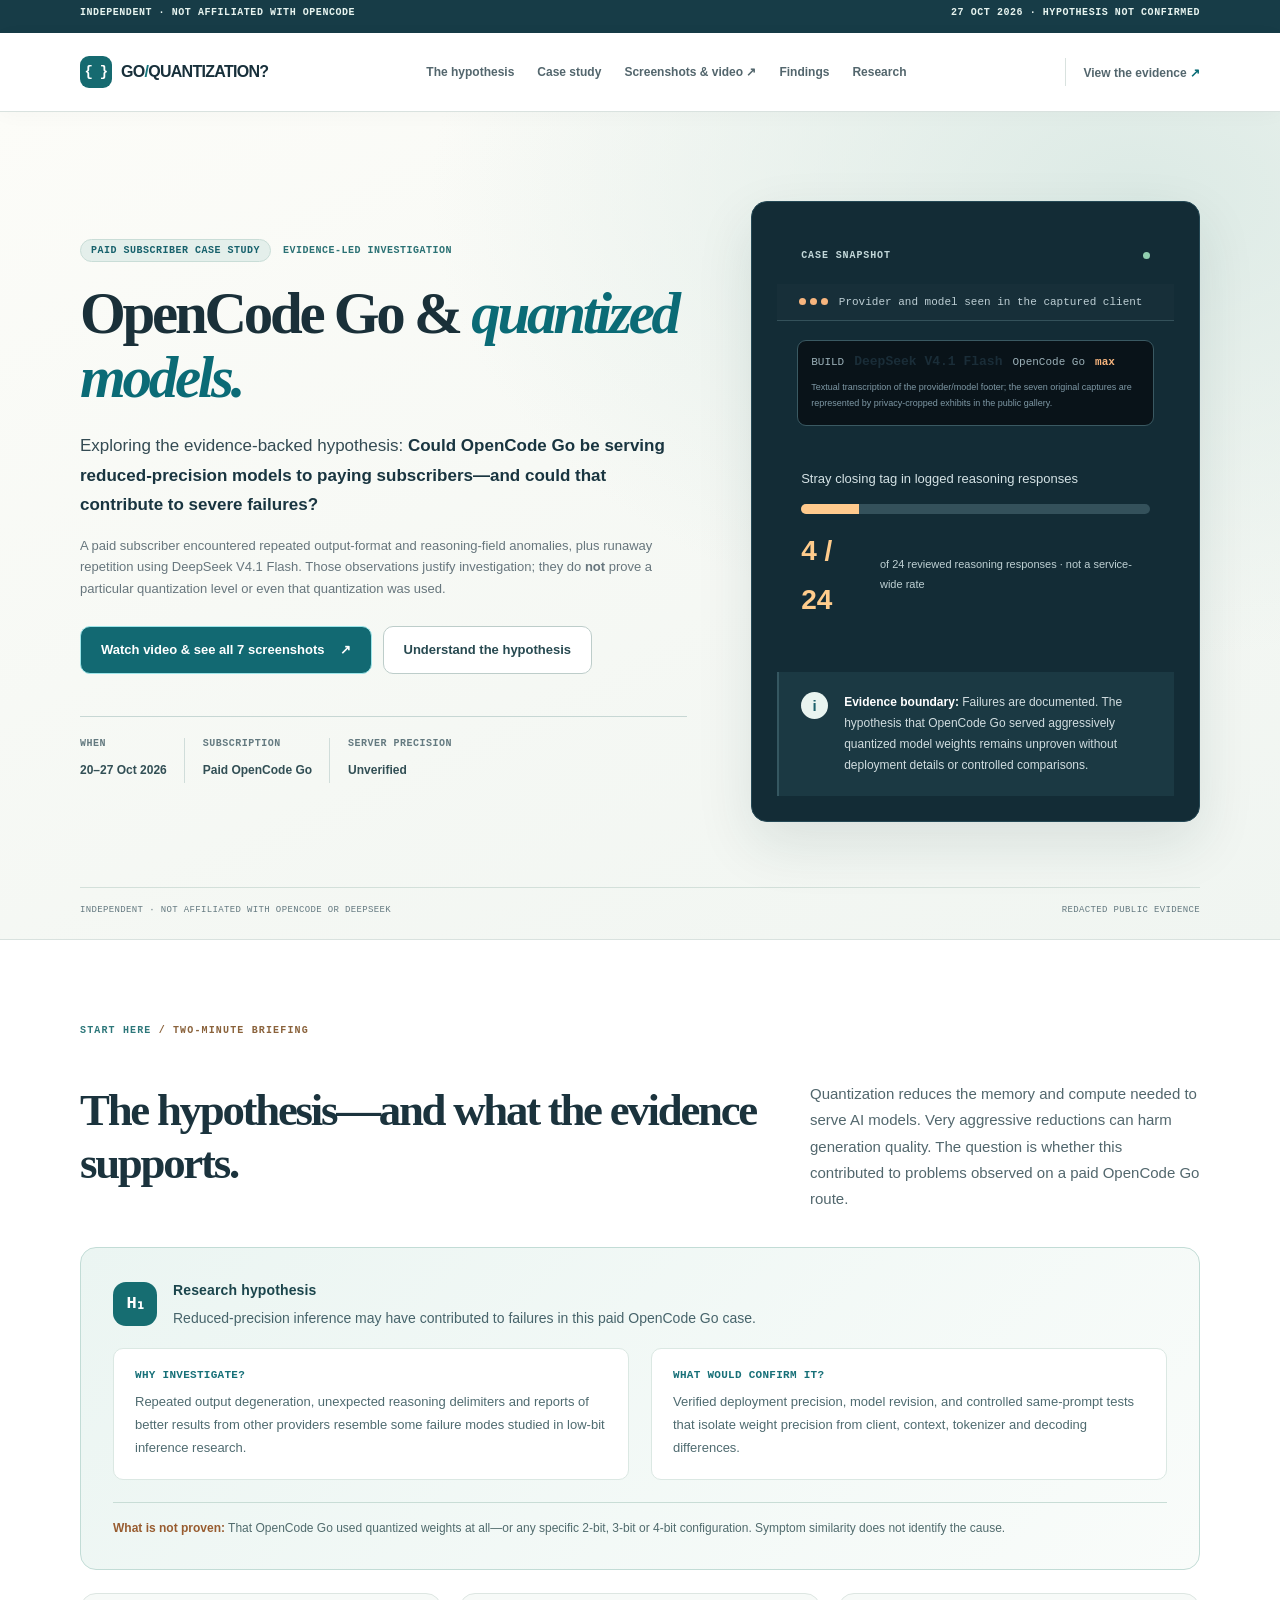
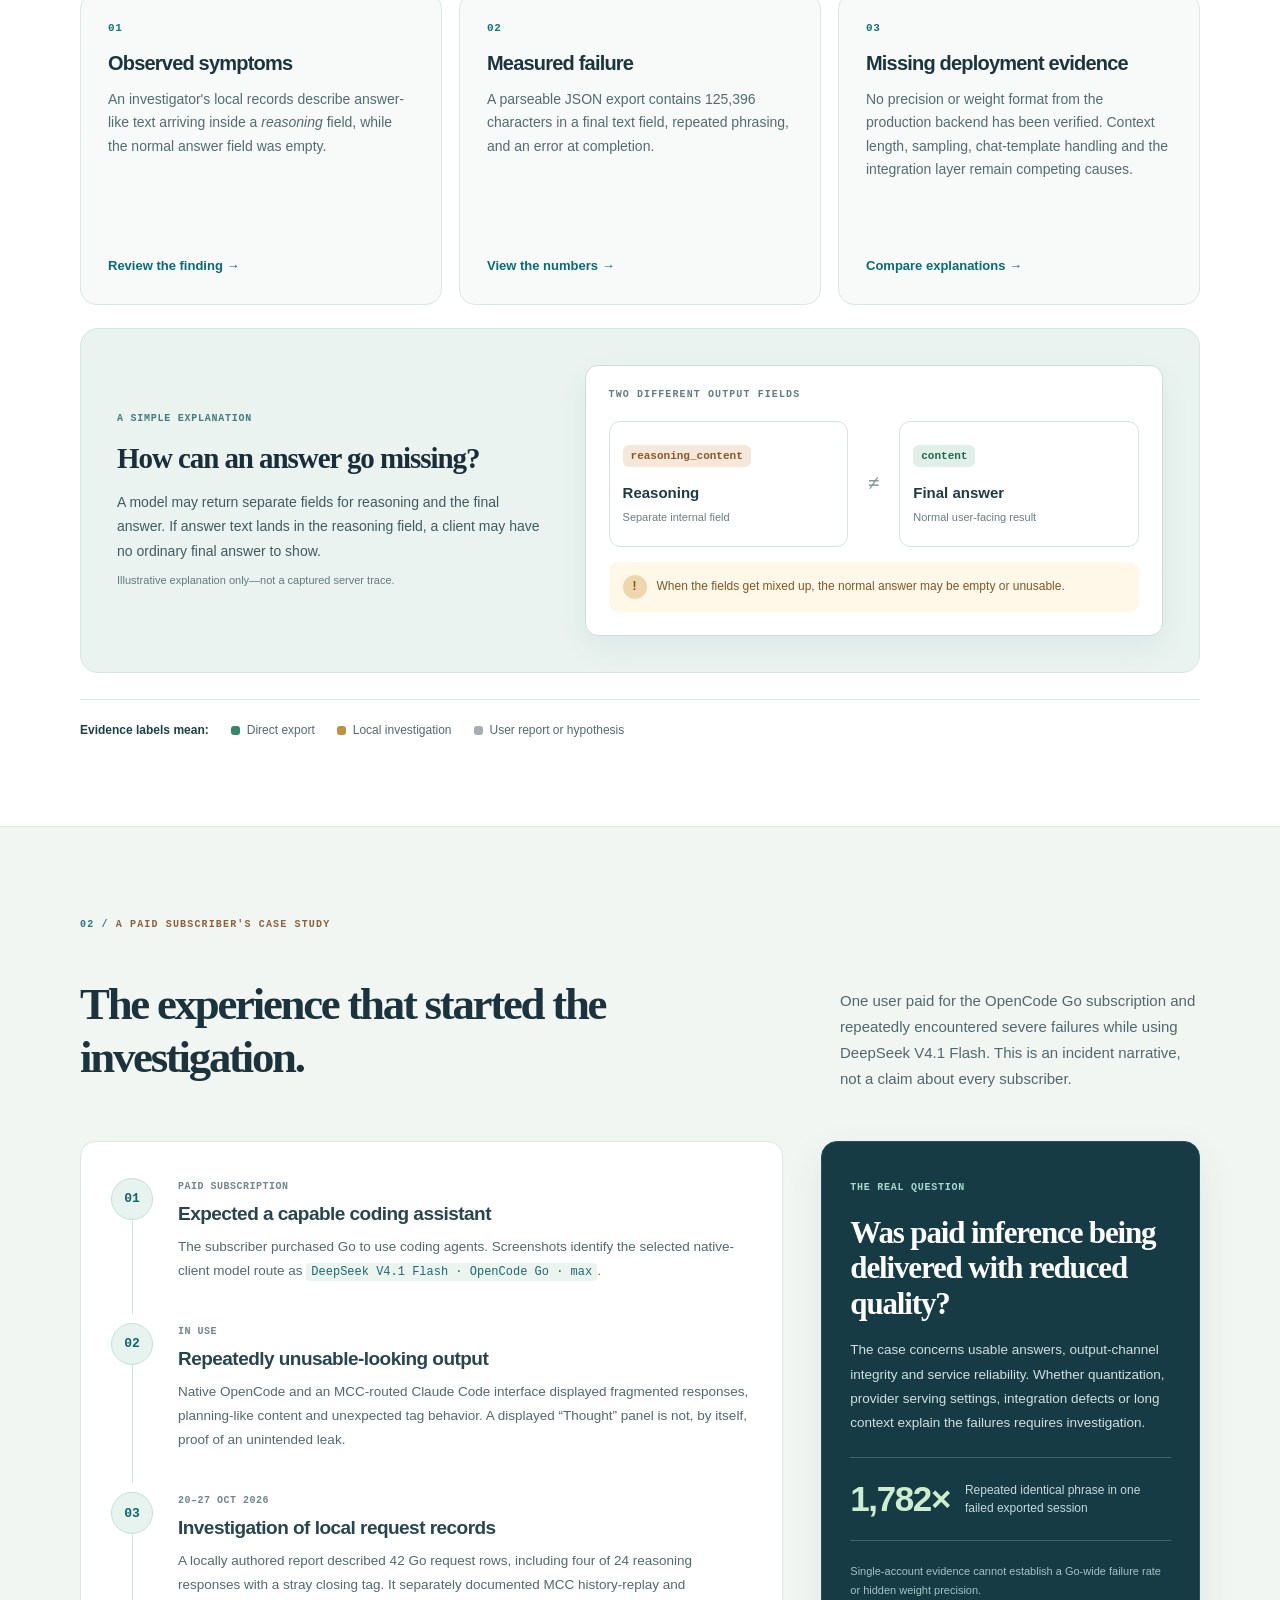
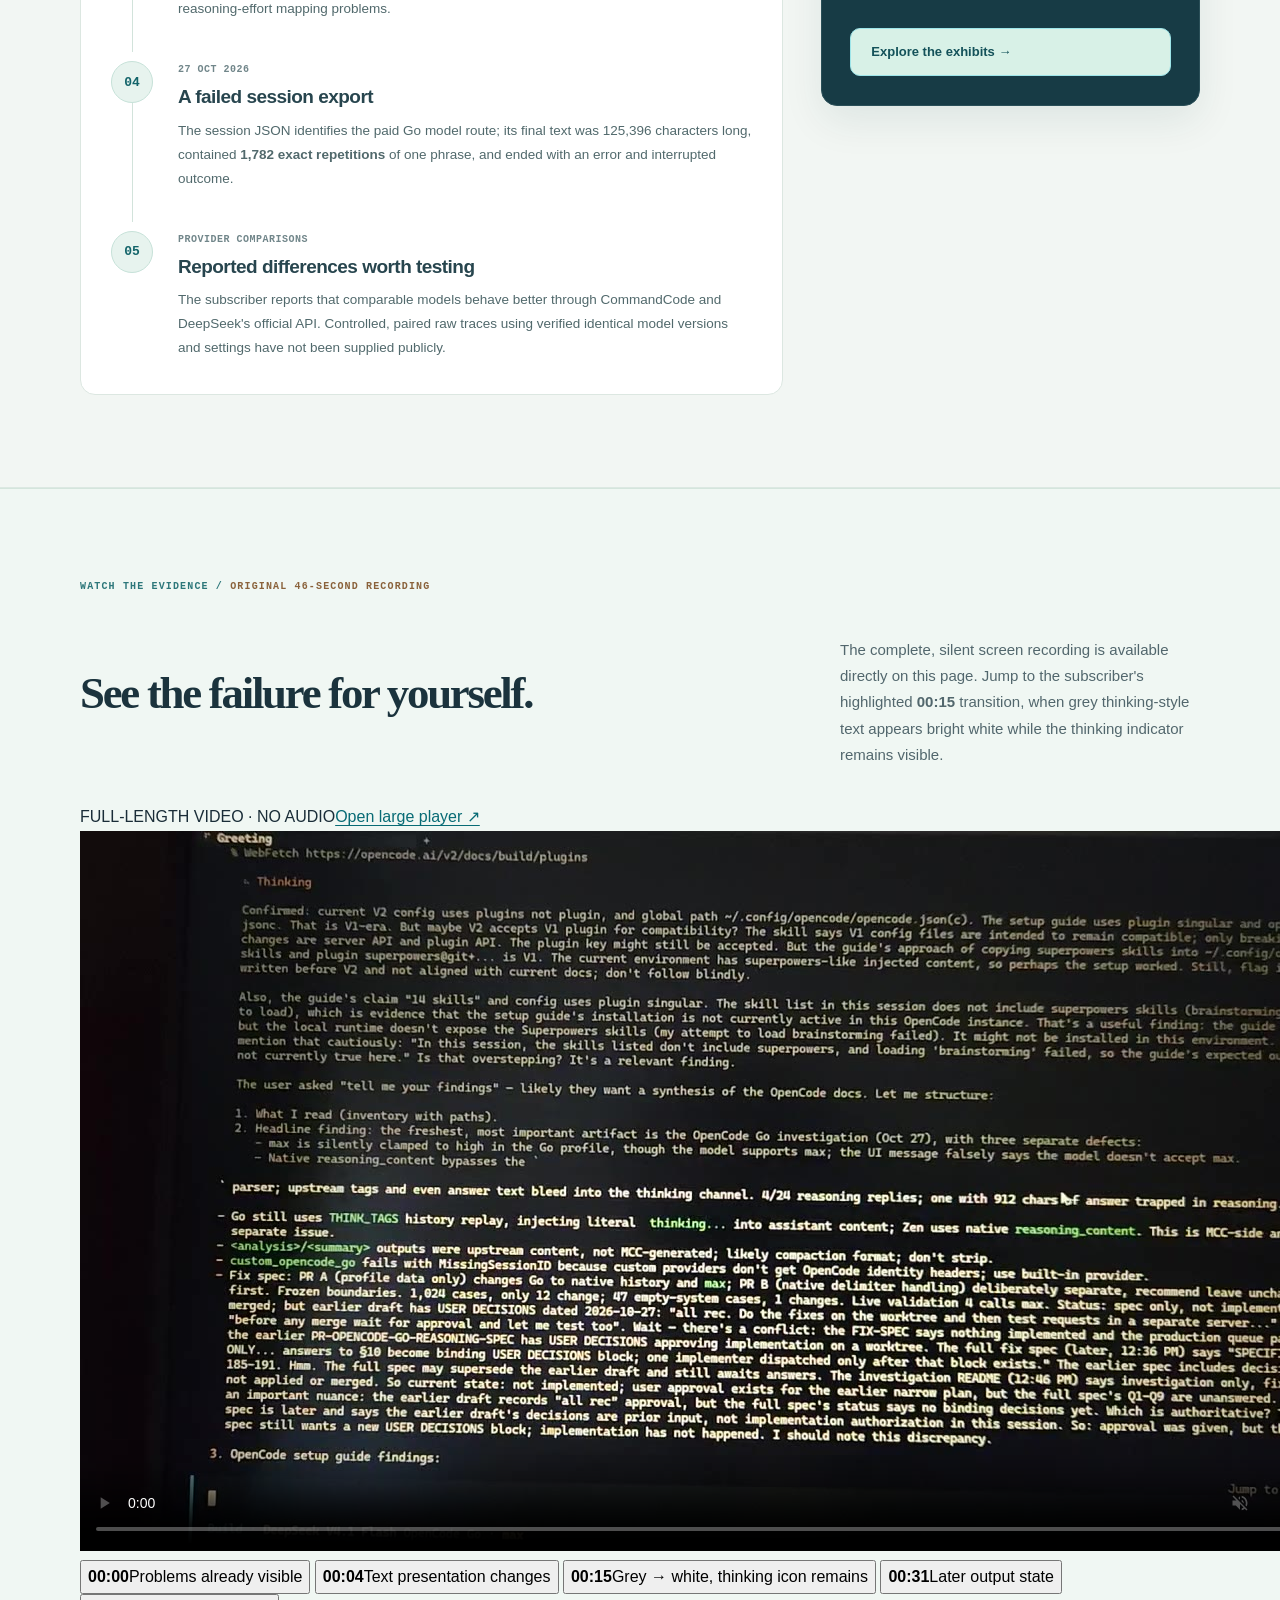
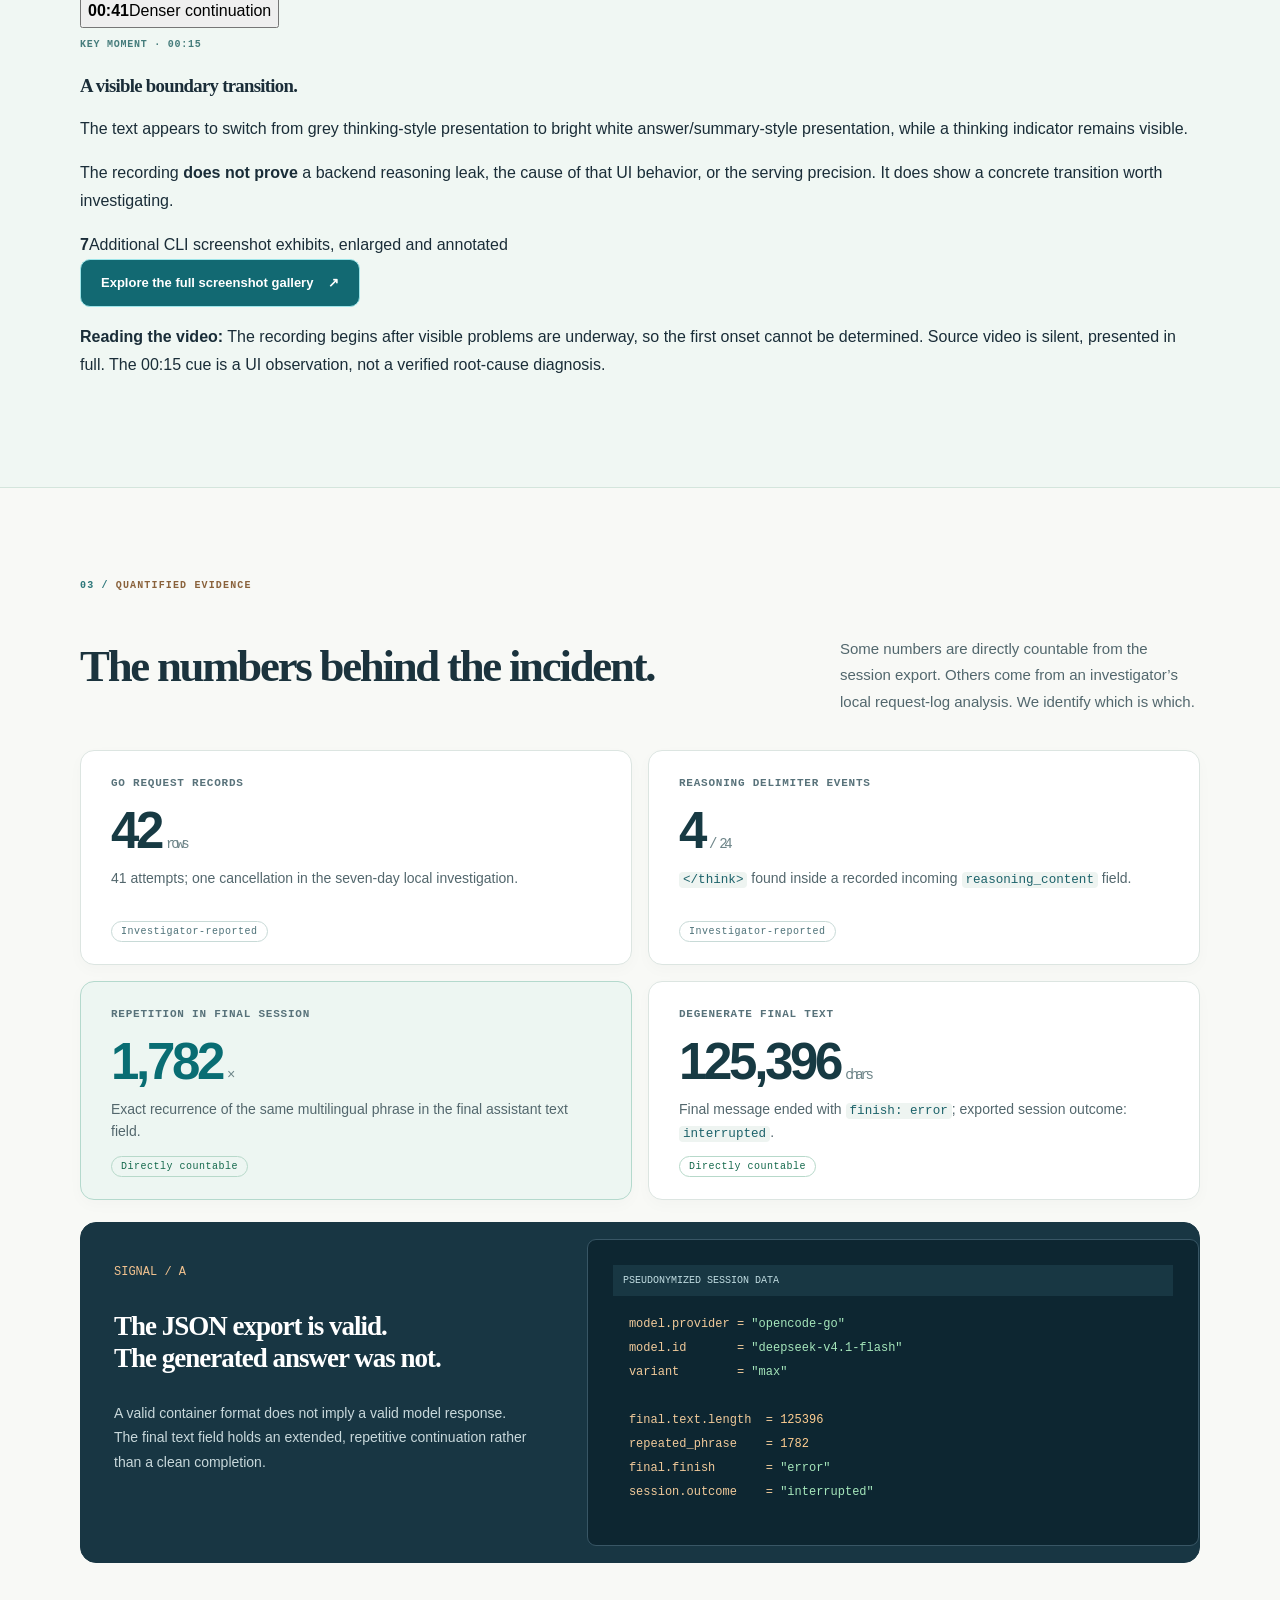
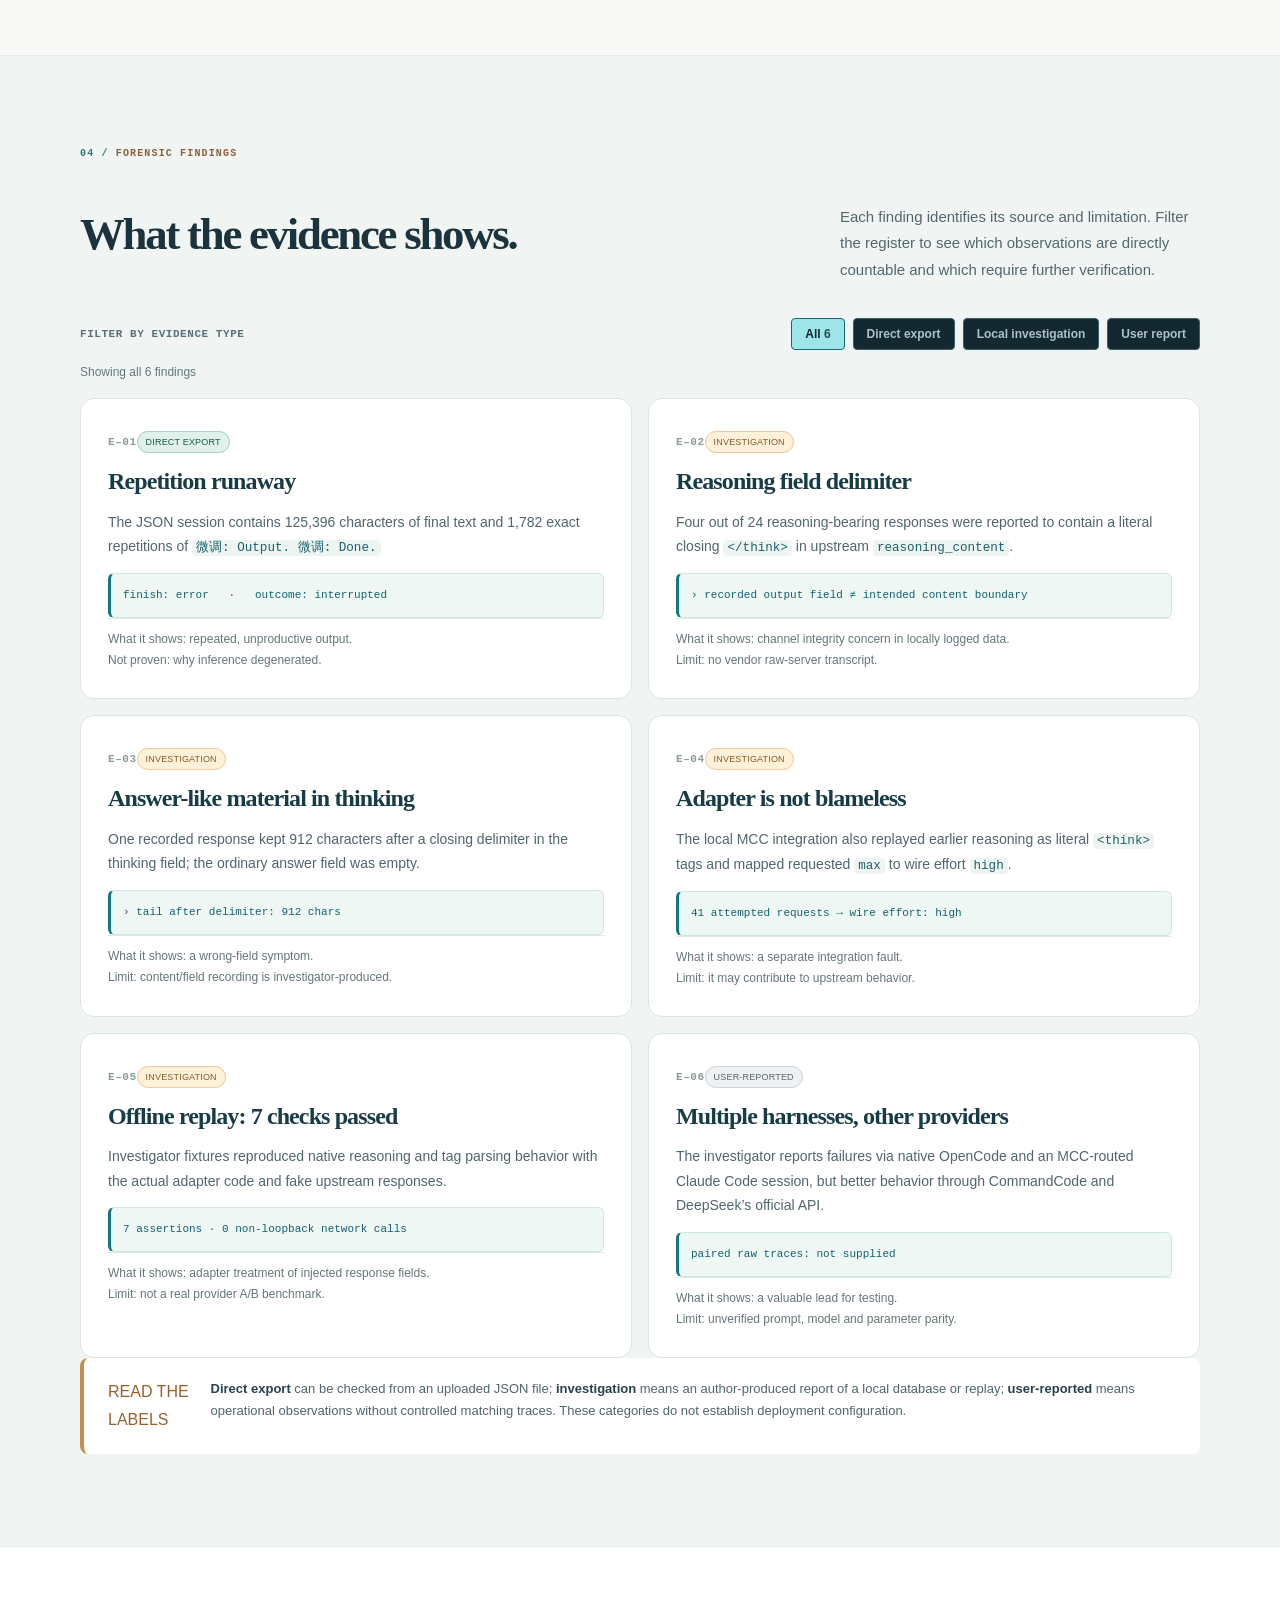
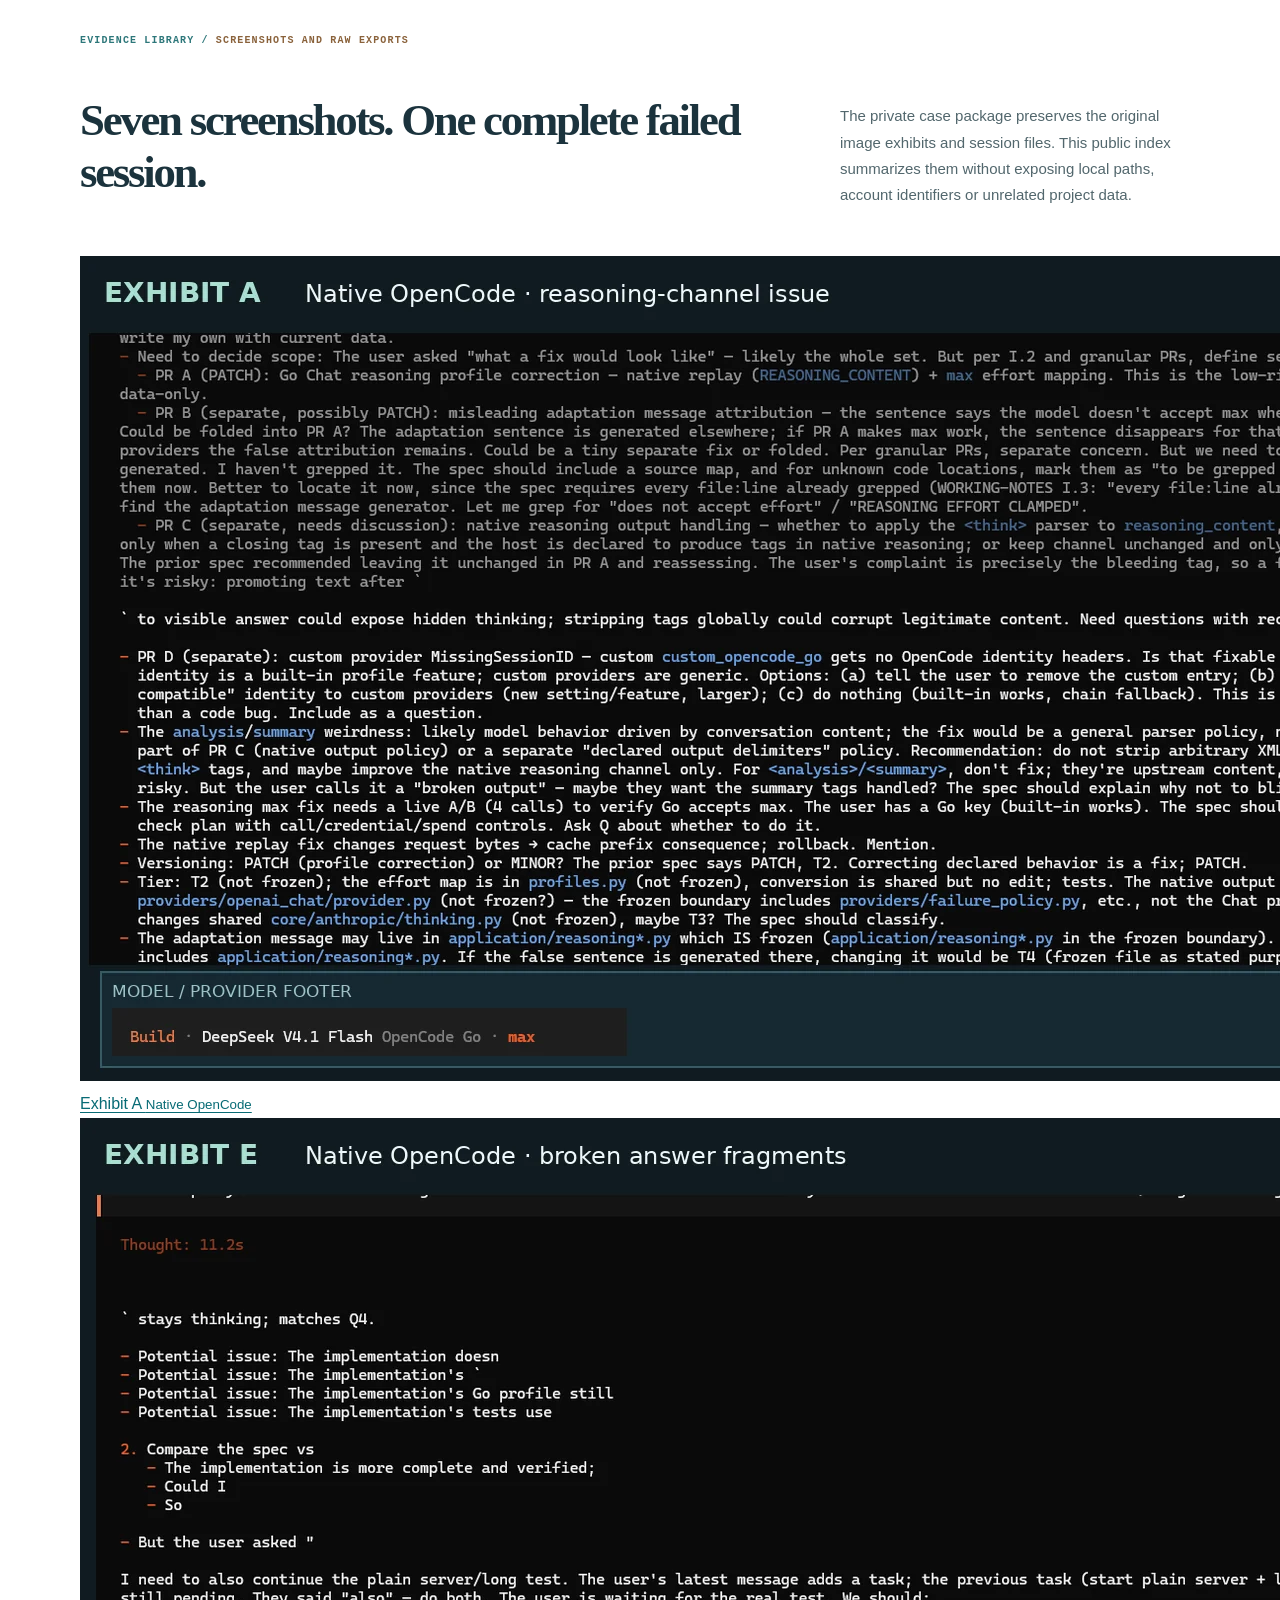
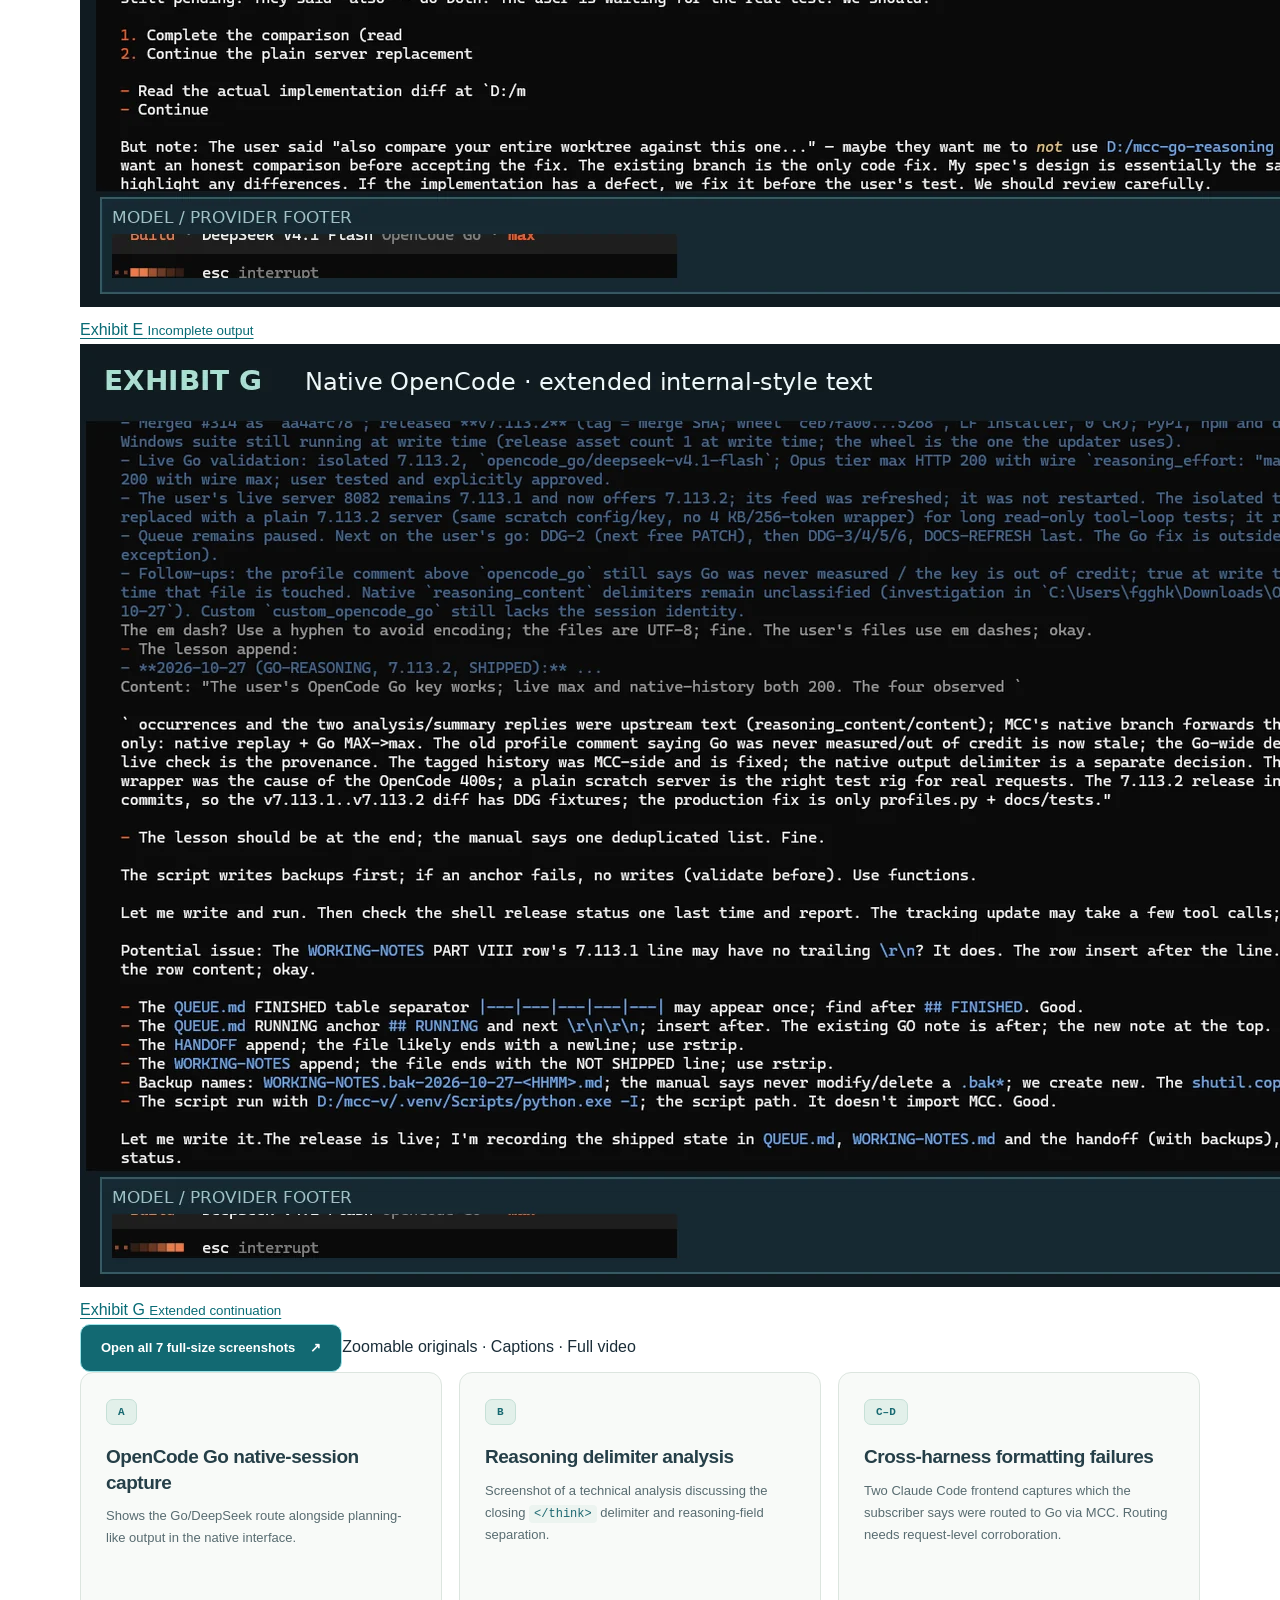
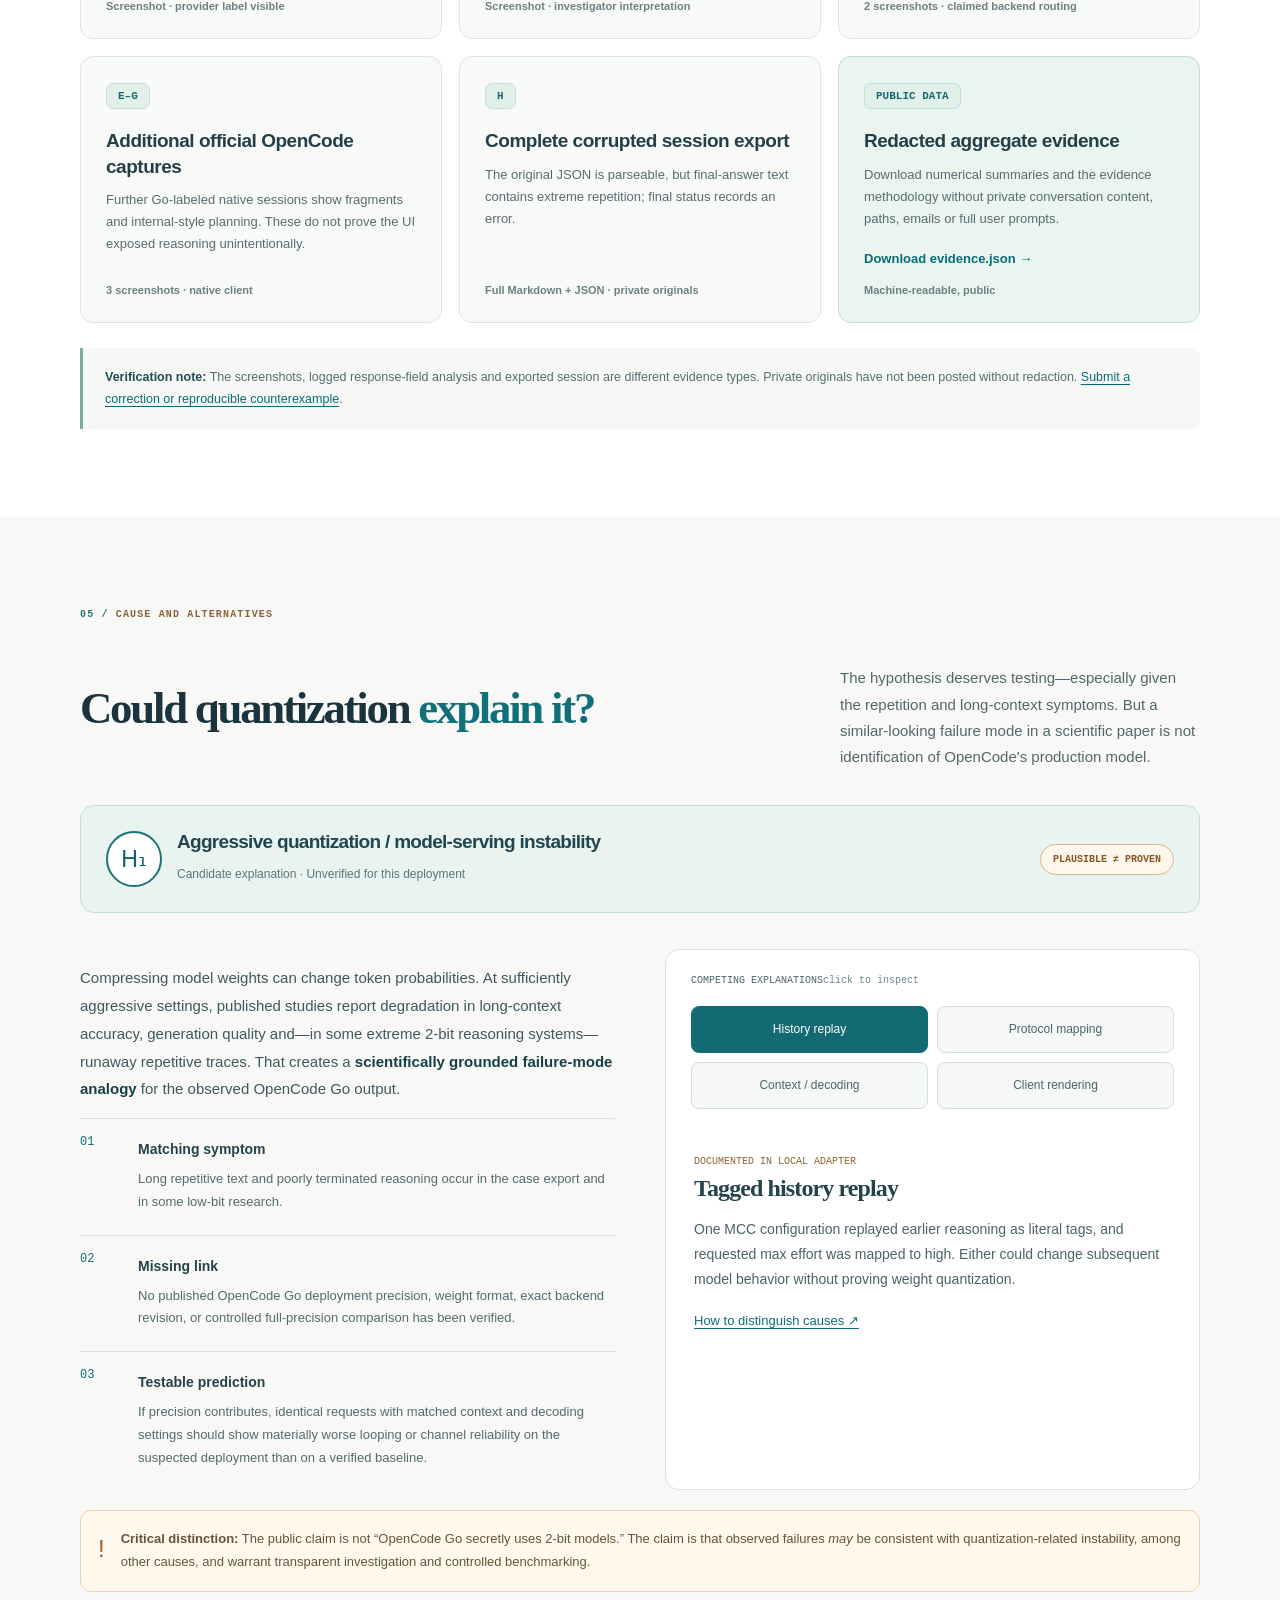
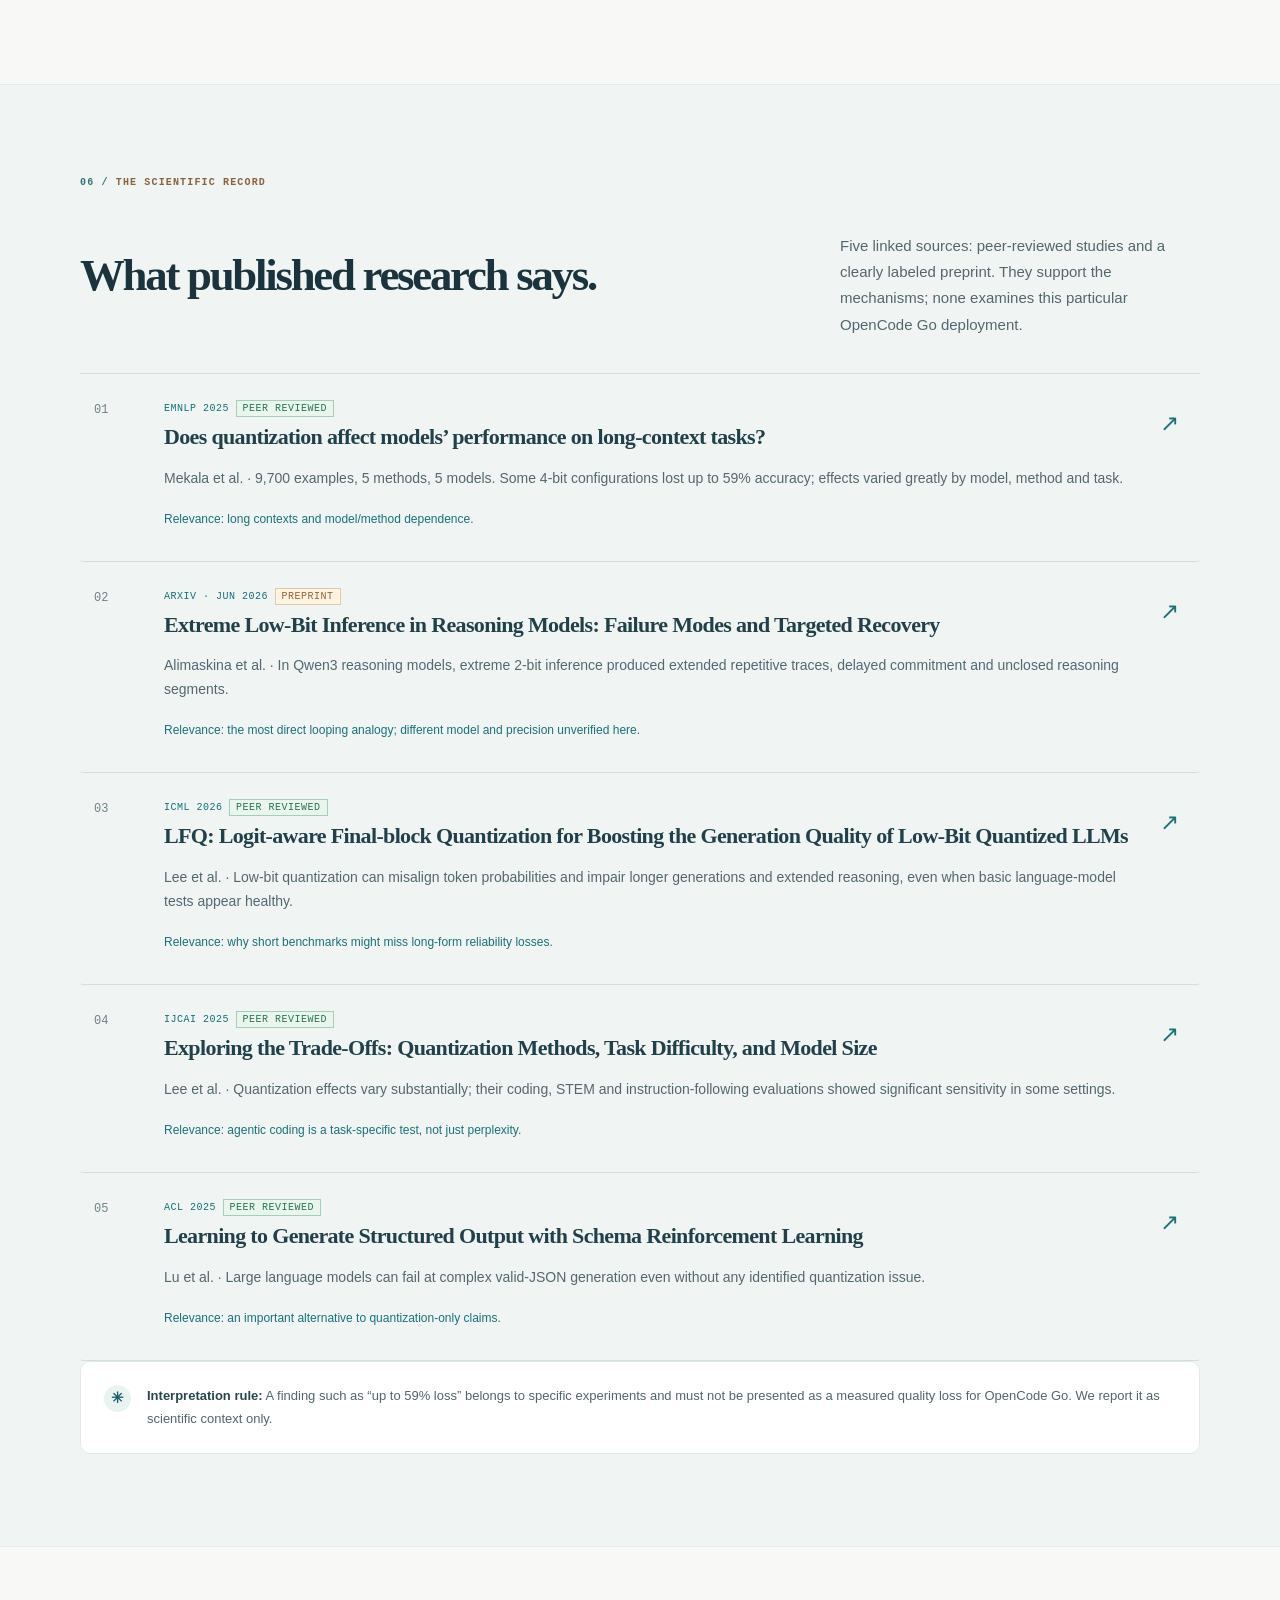
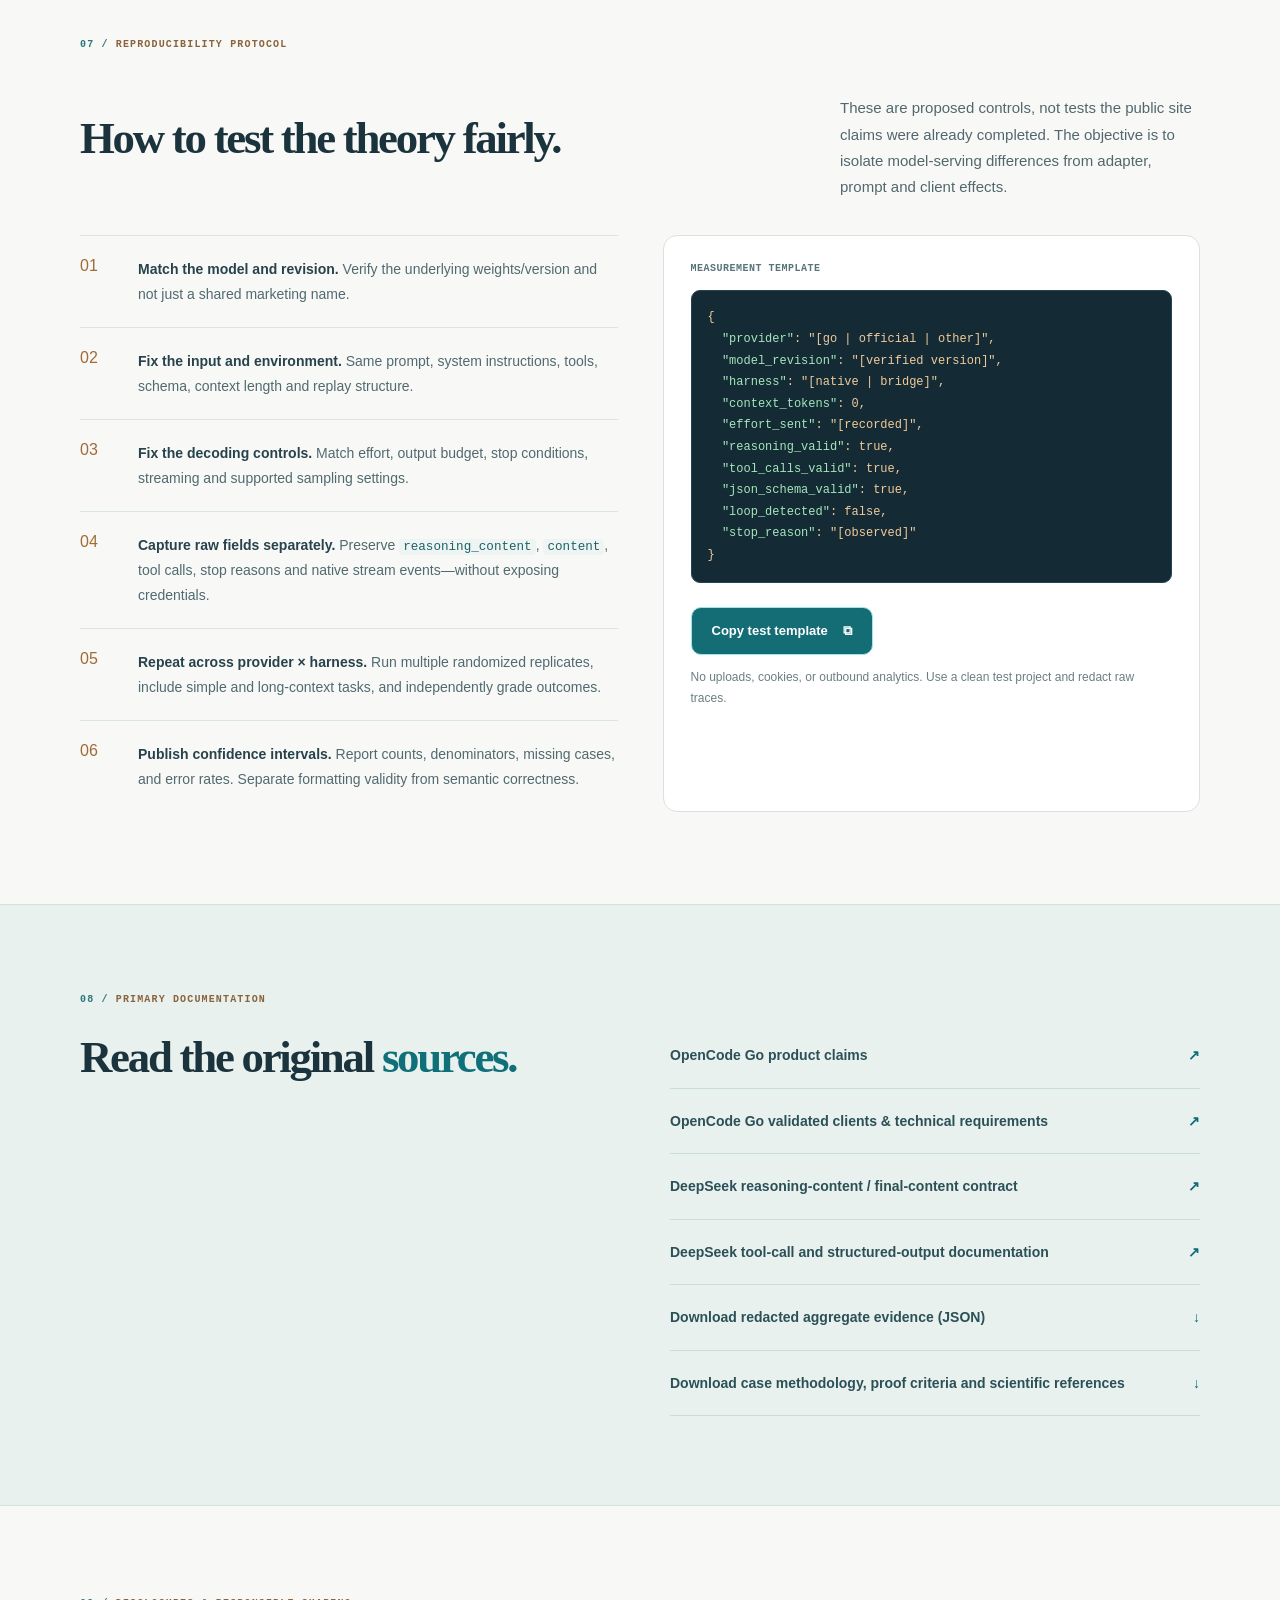
==== commit c75d75f1: "Make silent video and real CLI screenshots directly accessible from homepage with cohesive footer" ====
--- a/site/index.html
+++ b/site/index.html
@@ -18,11 +18,11 @@
   <header class="header">
     <a href="#top" class="brand" aria-label="OpenCode Go Quantization Case Study, start"><span class="brand-icon" aria-hidden="true">{ }</span><span>GO<span class="brand-outline">/</span>QUANTIZATION?</span></a>
     <nav class="desktop-nav" aria-label="Main navigation">
-      <a href="#overview">Hypothesis</a><a href="#case-study">Subscriber case</a><a href="#exhibits">Exhibits</a><a href="#hypothesis">Explanations</a><a href="#research">Research</a>
+      <a href="#overview">The hypothesis</a><a href="#case-study">Case study</a><a class="nav-feature" href="evidence/index.html">Screenshots &amp; video <span aria-hidden="true">↗</span></a><a href="#findings">Findings</a><a href="#research">Research</a>
     </nav>
-    <div class="nav-end"><a class="nav-small" href="#reproduce">Testing guide <span aria-hidden="true">↗</span></a><button class="menu-button" aria-label="Toggle navigation" aria-expanded="false" aria-controls="mobile-nav" id="menu-toggle"><span></span><span></span><span></span></button></div>
+    <div class="nav-end"><a class="nav-small" href="evidence/index.html">View the evidence <span aria-hidden="true">↗</span></a><button class="menu-button" aria-label="Toggle navigation" aria-expanded="false" aria-controls="mobile-nav" id="menu-toggle"><span></span><span></span><span></span></button></div>
   </header>
-  <nav class="mobile-nav" id="mobile-nav" hidden aria-label="Mobile navigation"><a href="#overview">Hypothesis</a><a href="#case-study">Subscriber case</a><a href="#findings">Measured failures</a><a href="#evidence">Evidence</a><a href="#exhibits">Exhibits</a><a href="#hypothesis">Explanations</a><a href="#research">Research</a><a href="#reproduce">Testing guide</a><a href="#disclosures">Limitations</a></nav>
+  <nav class="mobile-nav" id="mobile-nav" hidden aria-label="Mobile navigation"><a href="#overview">The hypothesis</a><a href="#case-study">Subscriber case</a><a href="evidence/index.html">Screenshots &amp; full video ↗</a><a href="#recording">Watch video on this page</a><a href="#findings">Measured failures</a><a href="#hypothesis">Alternative explanations</a><a href="#research">Research</a><a href="#reproduce">Testing guide</a><a href="#disclosures">Limitations</a></nav>
   <main id="main">
     <section class="hero section" id="top">
       <div class="hero-noise" aria-hidden="true"></div>
@@ -31,7 +31,7 @@
           <div class="eyebrow"><span class="squircle">PAID SUBSCRIBER CASE STUDY</span> EVIDENCE-LED INVESTIGATION</div>
           <h1>OpenCode Go &amp; <em>quantized models.</em></h1>
           <p class="hero-lead">Exploring the evidence-backed hypothesis: <strong>Could OpenCode Go be serving reduced-precision models to paying subscribers—and could that contribute to severe failures?</strong></p><p class="hero-caveat">A paid subscriber encountered repeated output-format and reasoning-field anomalies, plus runaway repetition using DeepSeek V4.1 Flash. Those observations justify investigation; they do <strong>not</strong> prove a particular quantization level or even that quantization was used.</p>
-          <div class="hero-actions"><a class="button primary" href="#overview">Explore the quantization hypothesis <span aria-hidden="true">→</span></a><a class="button secondary" href="#case-study">Read the subscriber case</a></div>
+          <div class="hero-actions"><a class="button primary" href="evidence/index.html">Watch video &amp; see all 7 screenshots <span aria-hidden="true">↗</span></a><a class="button secondary" href="#overview">Understand the hypothesis</a></div>
           <div class="hero-meta"><div><span class="meta-label">WHEN</span><strong>20–27 Oct 2026</strong></div><div><span class="meta-label">SUBSCRIPTION</span><strong>Paid OpenCode Go</strong></div><div><span class="meta-label">SERVER PRECISION</span><strong>Unverified</strong></div></div>
         </div>
         <aside class="hero-aside" aria-label="Summary of key observations">
@@ -68,7 +68,26 @@
 <div class="story-step"><span class="story-index">05</span><div><span class="story-date">PROVIDER COMPARISONS</span><h3>Reported differences worth testing</h3><p>The subscriber reports that comparable models behave better through CommandCode and DeepSeek's official API. Controlled, paired raw traces using verified identical model versions and settings have not been supplied publicly.</p></div></div>
 </div><aside class="story-summary"><span class="small-eyebrow">THE REAL QUESTION</span><h3>Was paid inference being delivered with reduced quality?</h3><p>The case concerns usable answers, output-channel integrity and service reliability. Whether quantization, provider serving settings, integration defects or long context explain the failures requires investigation.</p><div class="story-highlight"><strong>1,782×</strong><span>Repeated identical phrase in one failed exported session</span></div><p class="story-disclaimer">Single-account evidence cannot establish a Go-wide failure rate or hidden weight precision.</p><a class="button primary" href="#exhibits">Explore the exhibits →</a></aside></div>
 </div></section>
-<section class="container section" id="findings">
+<section class="section video-observation" id="recording" aria-labelledby="recording-title">
+<div class="container">
+ <div class="section-intro recording-intro"><div class="kicker"><span>WATCH THE EVIDENCE /</span> ORIGINAL 46-SECOND RECORDING</div><h2 id="recording-title">See the failure for yourself.</h2><p>The complete, silent screen recording is available directly on this page. Jump to the subscriber's highlighted <strong>00:15</strong> transition, when grey thinking-style text appears bright white while the thinking indicator remains visible.</p></div>
+ <div class="recording-feature">
+  <div class="recording-stage">
+   <div class="recording-video-head"><span><i class="recording-live-dot" aria-hidden="true"></i> FULL-LENGTH VIDEO · NO AUDIO</span><a href="evidence/index.html#video">Open large player ↗</a></div>
+   <video class="recording-player" id="home-evidence-video" controls playsinline muted preload="metadata" poster="evidence/assets/media/at-15-sec.jpg" aria-label="46-second silent original screen recording from an OpenCode Go session"><source src="evidence/assets/media/opencode-go-full-46s-muted.mp4" type="video/mp4">Your browser does not support this video. <a href="evidence/assets/media/opencode-go-full-46s-muted.mp4">Download the MP4</a>.</video>
+   <div class="recording-chapters" aria-label="Jump to moments in the recording">
+     <button type="button" data-home-seek="0"><strong>00:00</strong><span>Problems already visible</span></button>
+     <button type="button" data-home-seek="4"><strong>00:04</strong><span>Text presentation changes</span></button>
+     <button type="button" class="is-key" data-home-seek="15"><strong>00:15</strong><span>Grey → white, thinking icon remains</span></button>
+     <button type="button" data-home-seek="31"><strong>00:31</strong><span>Later output state</span></button>
+     <button type="button" data-home-seek="41"><strong>00:41</strong><span>Denser continuation</span></button>
+   </div>
+  </div>
+  <aside class="recording-context"><span class="small-eyebrow">KEY MOMENT · 00:15</span><h3>A visible boundary transition.</h3><p>The text appears to switch from grey thinking-style presentation to bright white answer/summary-style presentation, while a thinking indicator remains visible.</p><p>The recording <strong>does not prove</strong> a backend reasoning leak, the cause of that UI behavior, or the serving precision. It does show a concrete transition worth investigating.</p><div class="recording-stat"><strong>7</strong><span>Additional CLI screenshot exhibits, enlarged and annotated</span></div><a class="button primary" href="evidence/index.html#screenshots">Explore the full screenshot gallery <span aria-hidden="true">↗</span></a></aside>
+ </div>
+ <p class="recording-method"><strong>Reading the video:</strong> The recording begins after visible problems are underway, so the first onset cannot be determined. Source video is silent, presented in full. The 00:15 cue is a UI observation, not a verified root-cause diagnosis.</p>
+</div></section>
+    <section class="container section" id="findings">
       <div class="section-intro"><div class="kicker"><span>03 /</span> QUANTIFIED EVIDENCE</div><h2>The numbers behind the incident.</h2><p>Some numbers are directly countable from the session export. Others come from an investigator’s local request-log analysis. We identify which is which.</p></div>
       <div class="metrics">
         <article class="metric-card"><span class="metric-label">GO REQUEST RECORDS</span><div class="metric-val">42<span class="metric-trail">rows</span></div><p>41 attempts; one cancellation in the seven-day local investigation.</p><span class="tag">Investigator-reported</span></article>
@@ -101,11 +120,13 @@
       <div class="methodology-note"><span>READ THE LABELS</span><p><strong>Direct export</strong> can be checked from an uploaded JSON file; <strong>investigation</strong> means an author-produced report of a local database or replay; <strong>user-reported</strong> means operational observations without controlled matching traces. These categories do not establish deployment configuration.</p></div>
     </div></section>
 
-    <section class="section video-observation" id="recording" aria-labelledby="recording-title"><div class="container">
-<div class="section-intro"><div class="kicker"><span>VIDEO REVIEW /</span> FULL 46-SECOND SCREEN CAPTURE</div><h2 id="recording-title">A visible UI boundary change at <span class="accent">00:15.</span></h2><p>The subscriber identifies a moment where grey thinking-style text appears to change to brighter white answer/summary-style text while the thinking indicator remains visible. The timing has been reviewed against the supplied recording.</p></div>
-<div class="recording-card"><div class="recording-mark"><span>00:15</span><small>Key visual transition</small></div><div><h3>Thinking indicator still visible; text presentation changes</h3><p>That makes the reasoning-to-summary display boundary a reasonable target for investigation. It does <strong>not</strong> by itself prove that a hidden chain of thought leaked from the backend, or that quantization caused the display.</p><p class="recording-caution">The recording begins after problematic output is already visible, so it does not establish the original onset. Other notable inspection points: 00:04 and 00:41.</p></div></div>
-<div class="recording-action"><a class="button primary" href="evidence/index.html" id="video-gallery-link" hidden>Watch the full silent recording and enlarge all seven screenshots →</a><p id="video-gallery-pending" class="recording-note">Media review and chapter markers are ready. The video and screenshot binaries have not yet been transferred to the public repository.</p></div></div></section>
+    
 <section class="section exhibits-section" id="exhibits" aria-labelledby="exhibit-title"><div class="container"><div class="section-intro"><div class="kicker"><span>EVIDENCE LIBRARY /</span> SCREENSHOTS AND RAW EXPORTS</div><h2 id="exhibit-title">Seven screenshots. One complete failed session.</h2><p>The private case package preserves the original image exhibits and session files. This public index summarizes them without exposing local paths, account identifiers or unrelated project data.</p></div>
+<div class="exhibit-previews" aria-label="Selected real CLI screenshots">
+<a class="exhibit-preview" href="evidence/index.html#exhibit-a"><img src="evidence/assets/exhibits/a.webp" loading="lazy" decoding="async" alt="Cropped native OpenCode interface showing the Go model route and visible planning-like response"><span>Exhibit A <small>Native OpenCode</small></span></a>
+<a class="exhibit-preview" href="evidence/index.html#exhibit-e"><img src="evidence/assets/exhibits/e.webp" loading="lazy" decoding="async" alt="Cropped native client showing interrupted and incomplete planning clauses"><span>Exhibit E <small>Incomplete output</small></span></a>
+<a class="exhibit-preview" href="evidence/index.html#exhibit-g"><img src="evidence/assets/exhibits/g.webp" loading="lazy" decoding="async" alt="Cropped native client displaying an unusually long internal-style continuation"><span>Exhibit G <small>Extended continuation</small></span></a></div>
+<div class="exhibits-action"><a href="evidence/index.html" class="button primary">Open all 7 full-size screenshots <span aria-hidden="true">↗</span></a><span>Zoomable originals · Captions · Full video</span></div>
 <div class="exhibit-layout">
 <article class="exhibit-tile"><span class="exhibit-id">A</span><h3>OpenCode Go native-session capture</h3><p>Shows the Go/DeepSeek route alongside planning-like output in the native interface.</p><small>Screenshot · provider label visible</small></article>
 <article class="exhibit-tile"><span class="exhibit-id">B</span><h3>Reasoning delimiter analysis</h3><p>Screenshot of a technical analysis discussing the closing <code>&lt;/think&gt;</code> delimiter and reasoning-field separation.</p><small>Screenshot · investigator interpretation</small></article>
@@ -155,9 +176,14 @@
 
     <section class="container section disclosure-section" id="disclosures"><div class="kicker"><span>09 /</span> DISCLOSURES & RESPONSIBLE SHARING</div><h2>What this case cannot prove.</h2><div class="disclosures"><div><h3>What this site is</h3><p>An independent, single-case incident analysis assembled from user-supplied screenshots, a JSON session export and a locally authored investigation package. It is not an official vendor report, a statistical sample of customers or a confirmed root-cause analysis.</p></div><div><h3>What has not been demonstrated</h3><p>No direct evidence of OpenCode's production quantization bit width, weight precision, provider infrastructure or exact upstream model revision. No controlled, matching raw traces from competing providers. No vendor certification of the local SQLite investigation.</p></div><div><h3>Why the raw files are not public</h3><p>Full session exports contain unrelated project content and potentially identifying paths, session details and workflow material. We publish derived, redacted findings and a cropped status strip, not unreviewed logs or private legal documents.</p></div><div><h3>Corrections and responses</h3><p>A provider response, a replication, or a correction should be incorporated with equal prominence. The most useful outcome is identifying the failure layer. <a href="https://github.com/noonenobody121/opencode-go-output-integrity/issues" target="_blank" rel="noopener noreferrer">Suggest a correction on GitHub</a> using redacted evidence only.</p></div></div><div class="footer-cta"><div><span>HELP REPRODUCE RESPONSIBLY</span><h3>Bring traces. Not assumptions.</h3><p>Share sanitized raw-field comparisons, exact revision information, or controlled failure rates. Do not publish API keys, unrelated user data, or hidden prompts.</p></div><a href="#reproduce" class="button primary">Review testing protocol <span aria-hidden="true">↗</span></a></div></section>
   </main>
-  <footer class="footer"><div class="container footer-main"><a class="brand" href="#top"><span class="brand-icon">{ }</span>GO<span class="brand-outline">/</span>QUANTIZATION?</a><div><span>PAID-SUBSCRIBER EVIDENCE REVIEW · UPDATED 27 OCT 2026</span><p>Documenting output integrity, not asserting an unverified deployment configuration.</p></div><a class="backtop" href="#top">Back to top ↑</a></div></footer>
-  <script src="script.js" defer></script><script>
-fetch('evidence/index.html',{method:'HEAD'}).then(response=>{if(!response.ok)return;const link=document.getElementById('video-gallery-link');const pending=document.getElementById('video-gallery-pending');if(link)link.hidden=false;if(pending)pending.hidden=true;}).catch(()=>{});
-</script>
+<footer class="footer site-footer" aria-label="Site footer"><div class="container">
+<div class="footer-columns">
+ <div class="footer-description"><a href="#top" class="brand" aria-label="Back to top of OpenCode Go Quantization Case Study"><span class="brand-icon" aria-hidden="true">{ }</span><span>GO<span class="brand-outline">/</span>QUANTIZATION?</span></a><p>Independent, evidence-led research on possible causes of degraded paid AI model output. Not affiliated with OpenCode or DeepSeek.</p></div>
+ <div class="footer-group"><h2>Explore</h2><a href="#overview">Research hypothesis</a><a href="#case-study">Subscriber case study</a><a href="#findings">Measured findings</a><a href="#research">Scientific sources</a></div>
+ <div class="footer-group"><h2>Visual evidence</h2><a href="evidence/index.html#video">Watch full video</a><a href="evidence/index.html#screenshots">Seven CLI screenshots</a><a href="#recording">Video timeline</a><a href="data/methodology.md">Methods and limitations</a></div>
+ <div class="footer-group"><h2>Contribute</h2><a href="https://github.com/noonenobody121/opencode-go-output-integrity" target="_blank" rel="noopener noreferrer">GitHub repository ↗</a><a href="https://github.com/noonenobody121/opencode-go-output-integrity/issues" target="_blank" rel="noopener noreferrer">Corrections &amp; counterexamples ↗</a><a href="#disclosures">Research caveats</a></div>
+</div><div class="footer-bottom"><span>Independent case study · 27 October 2026 · Quantization hypothesis <strong>unverified</strong></span><a href="#top">Back to top ↑</a></div>
+</div></footer>
+  <script src="script.js" defer></script>
 </body>
 </html>
